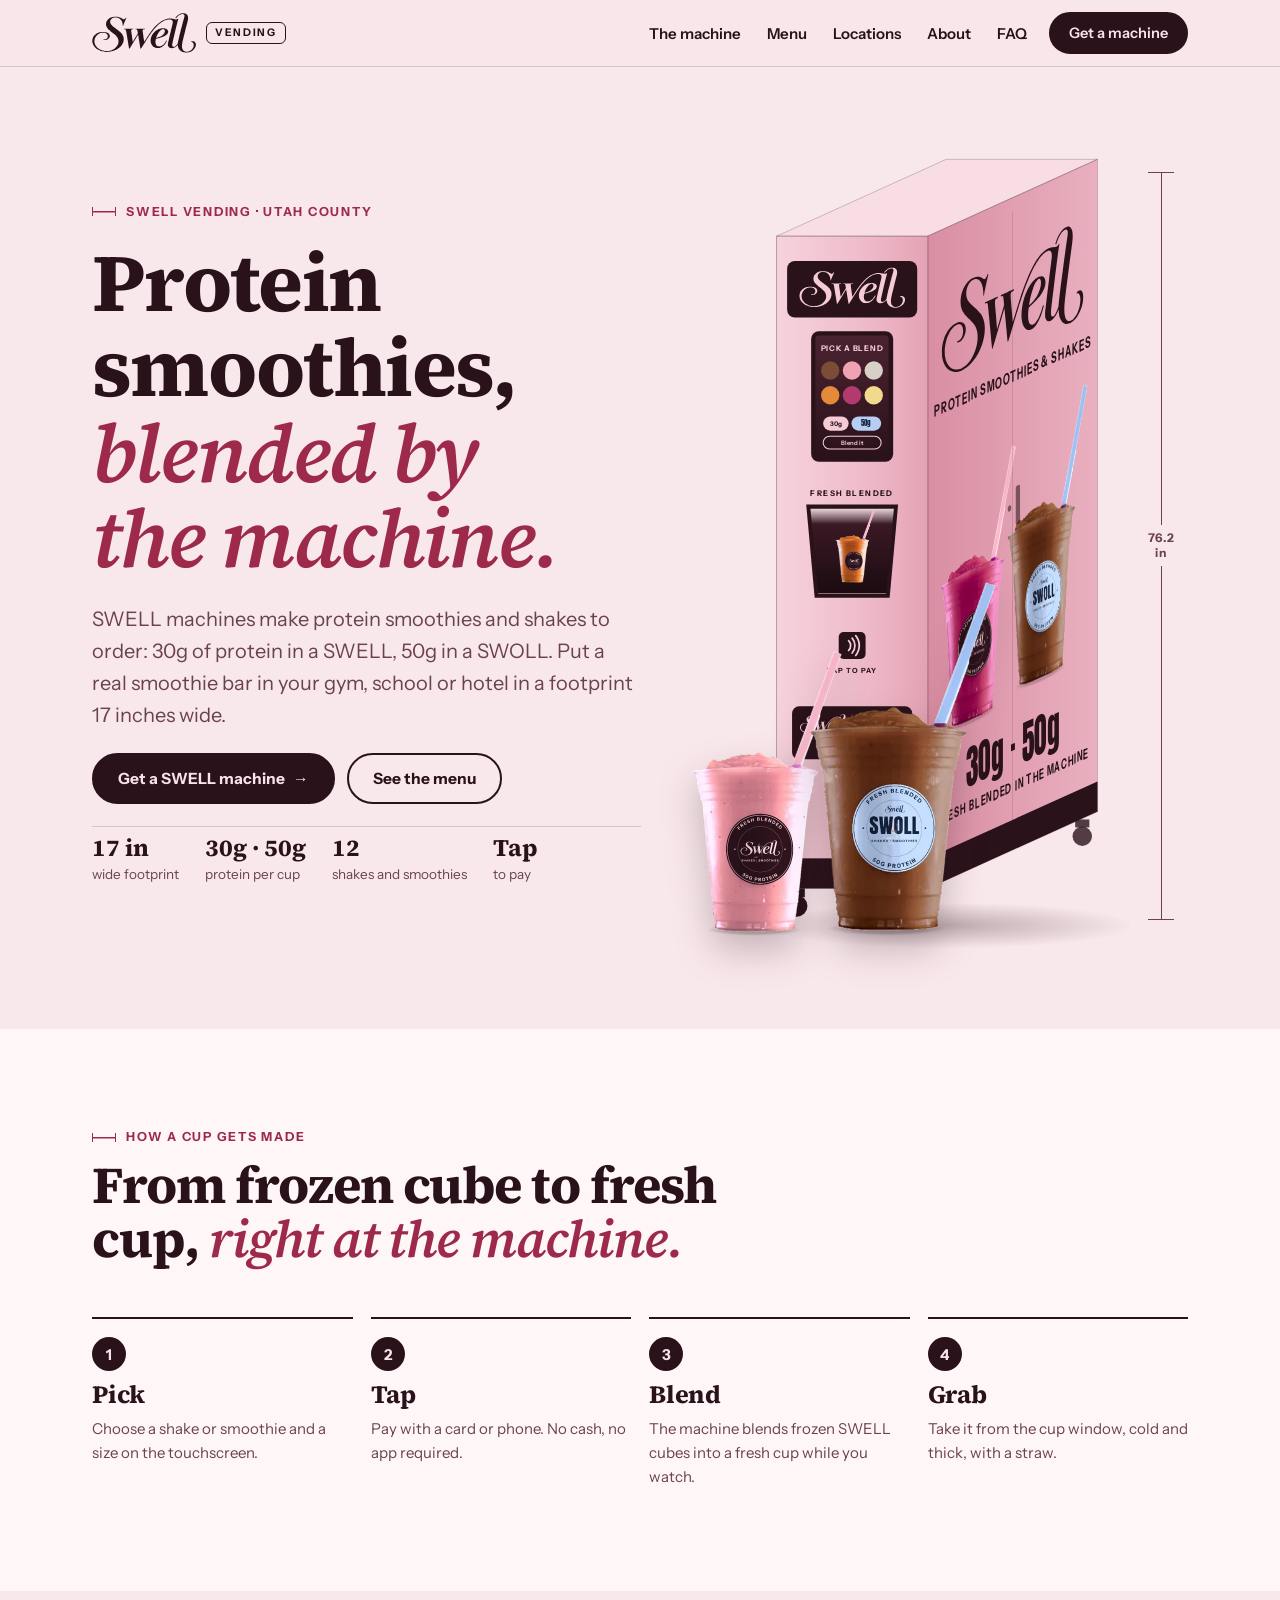
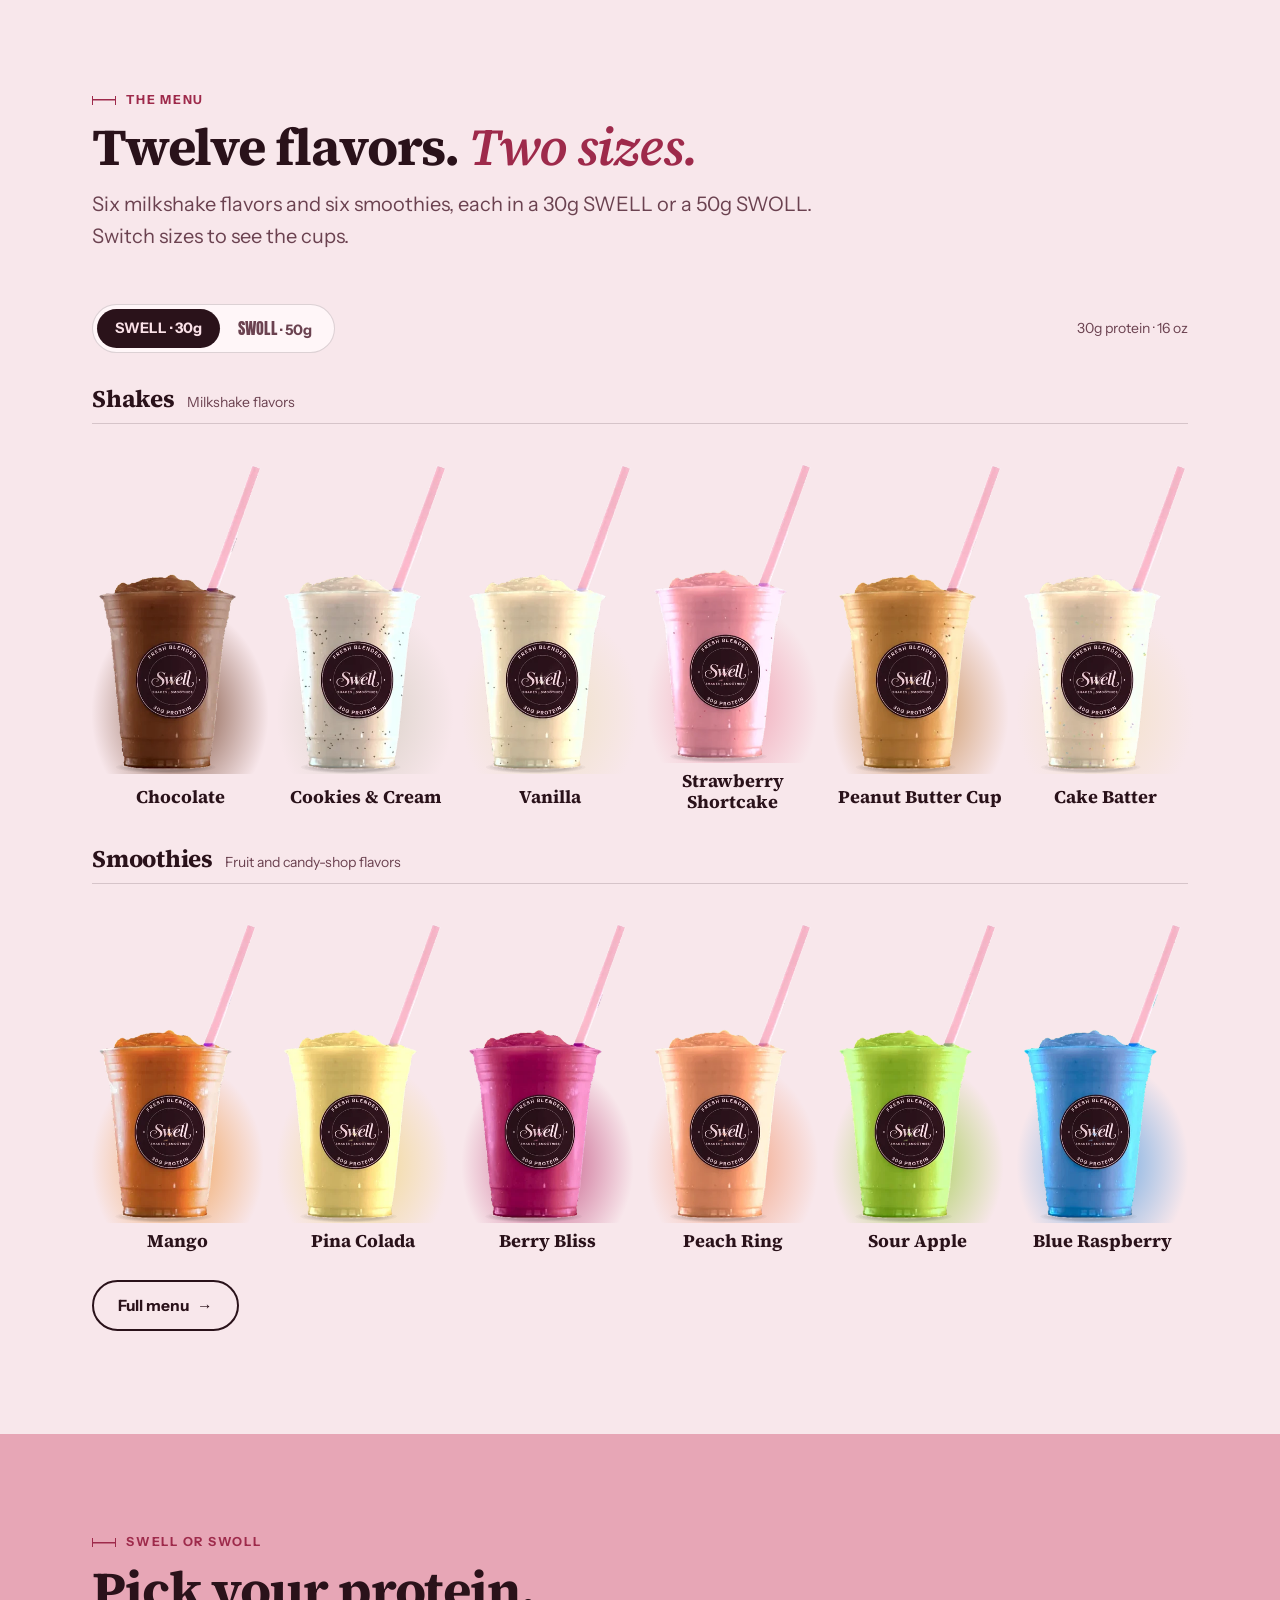
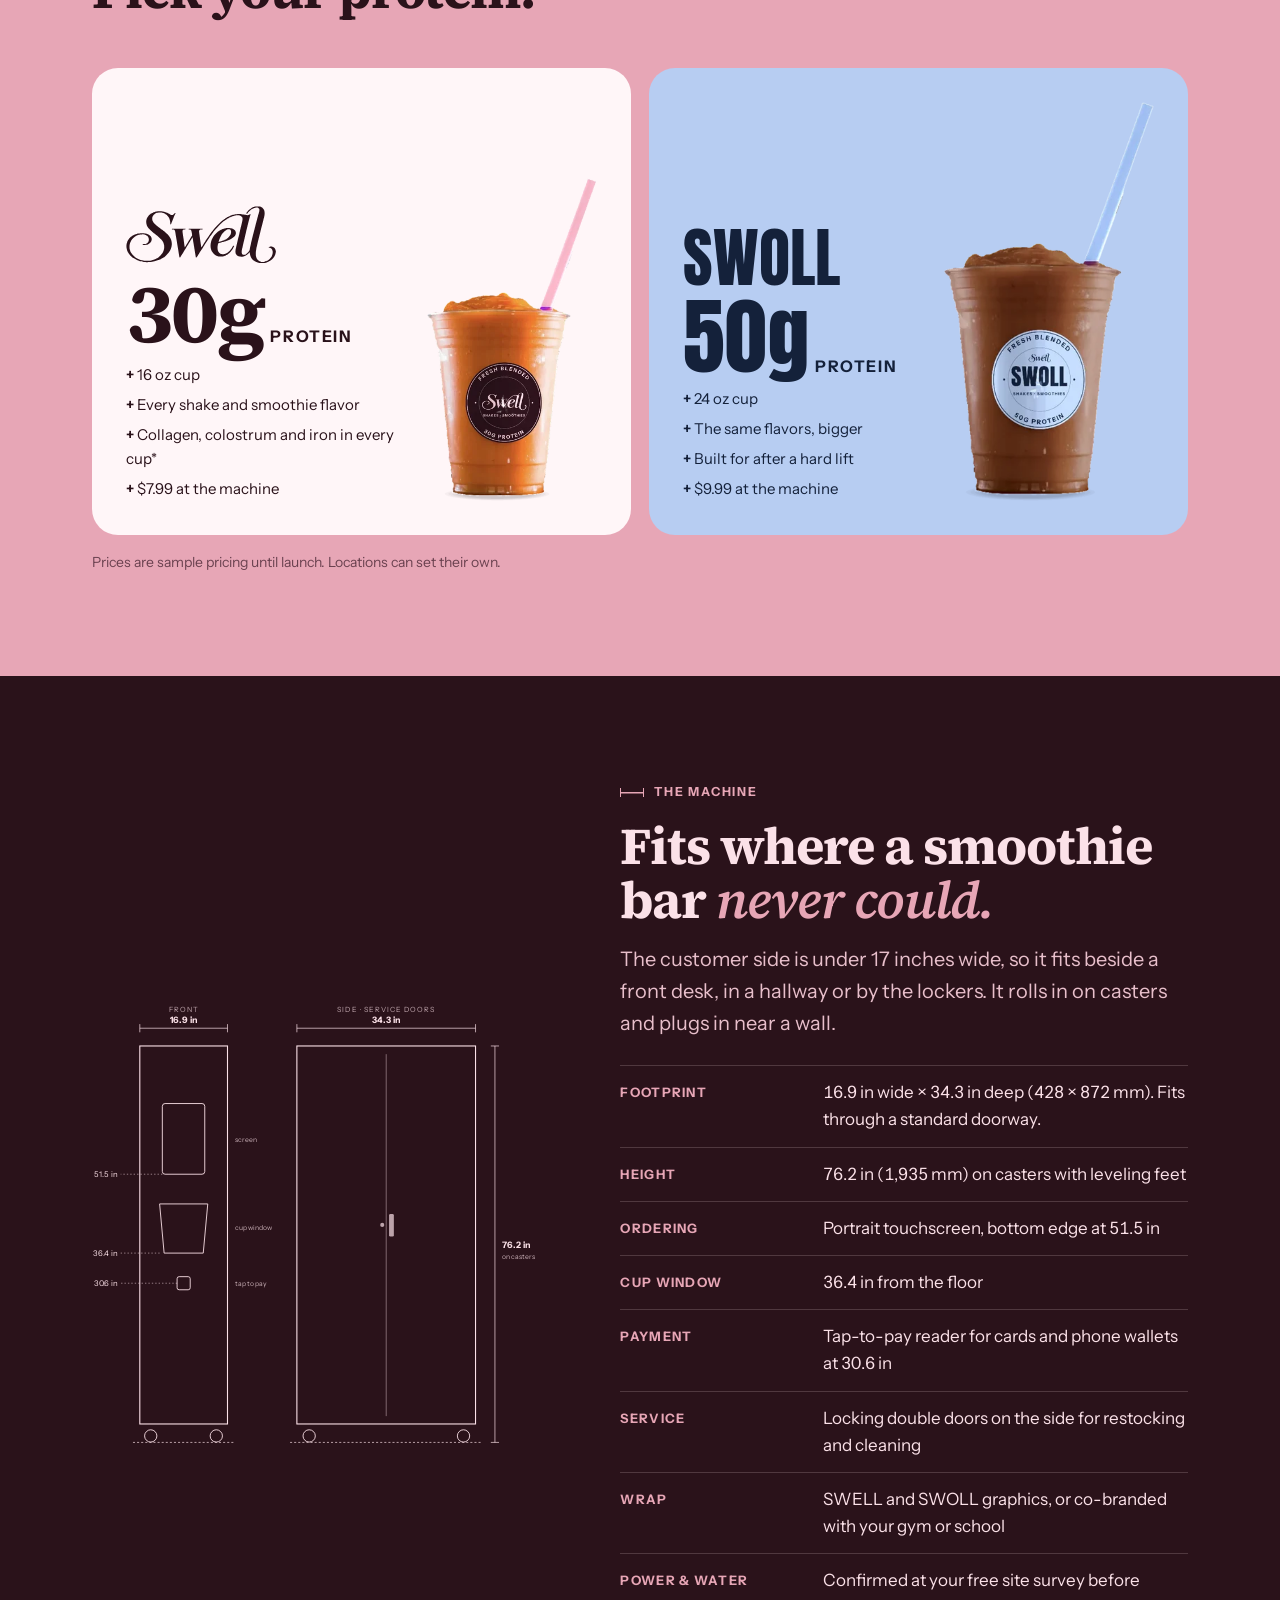
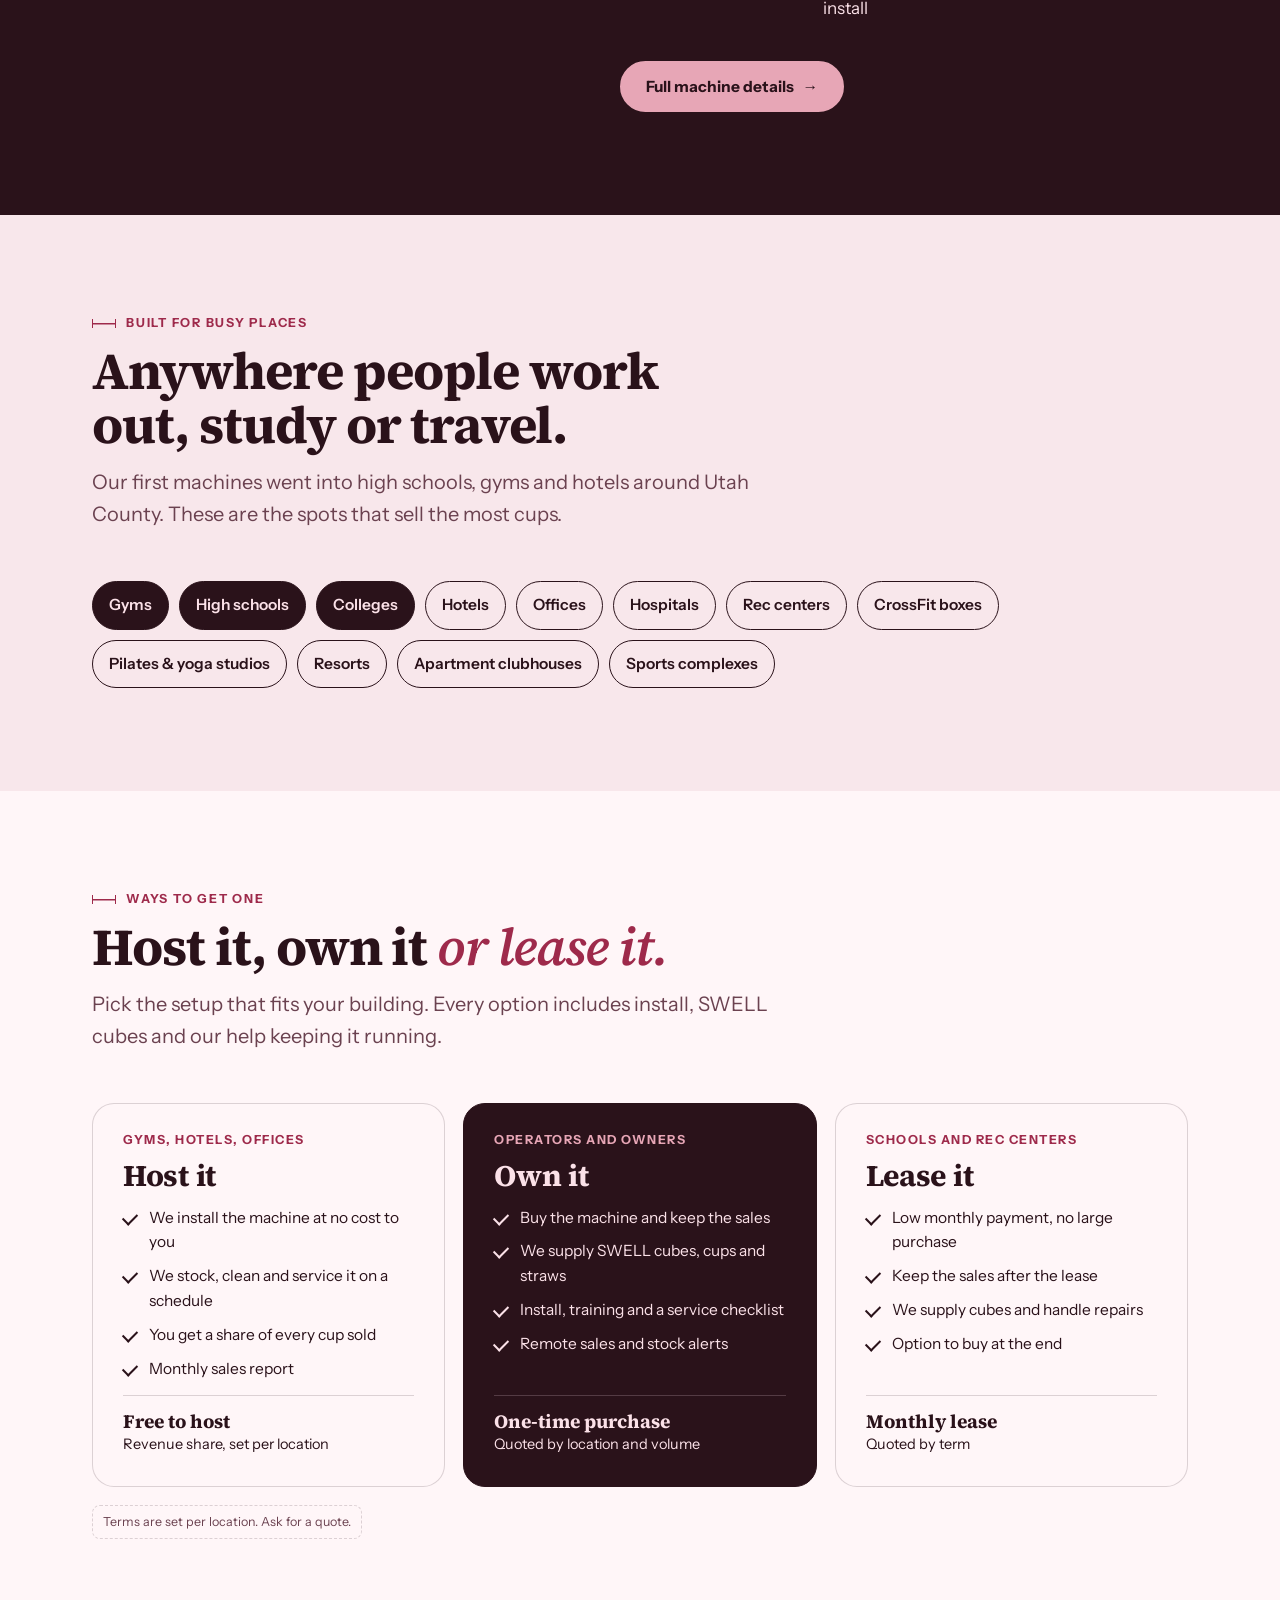
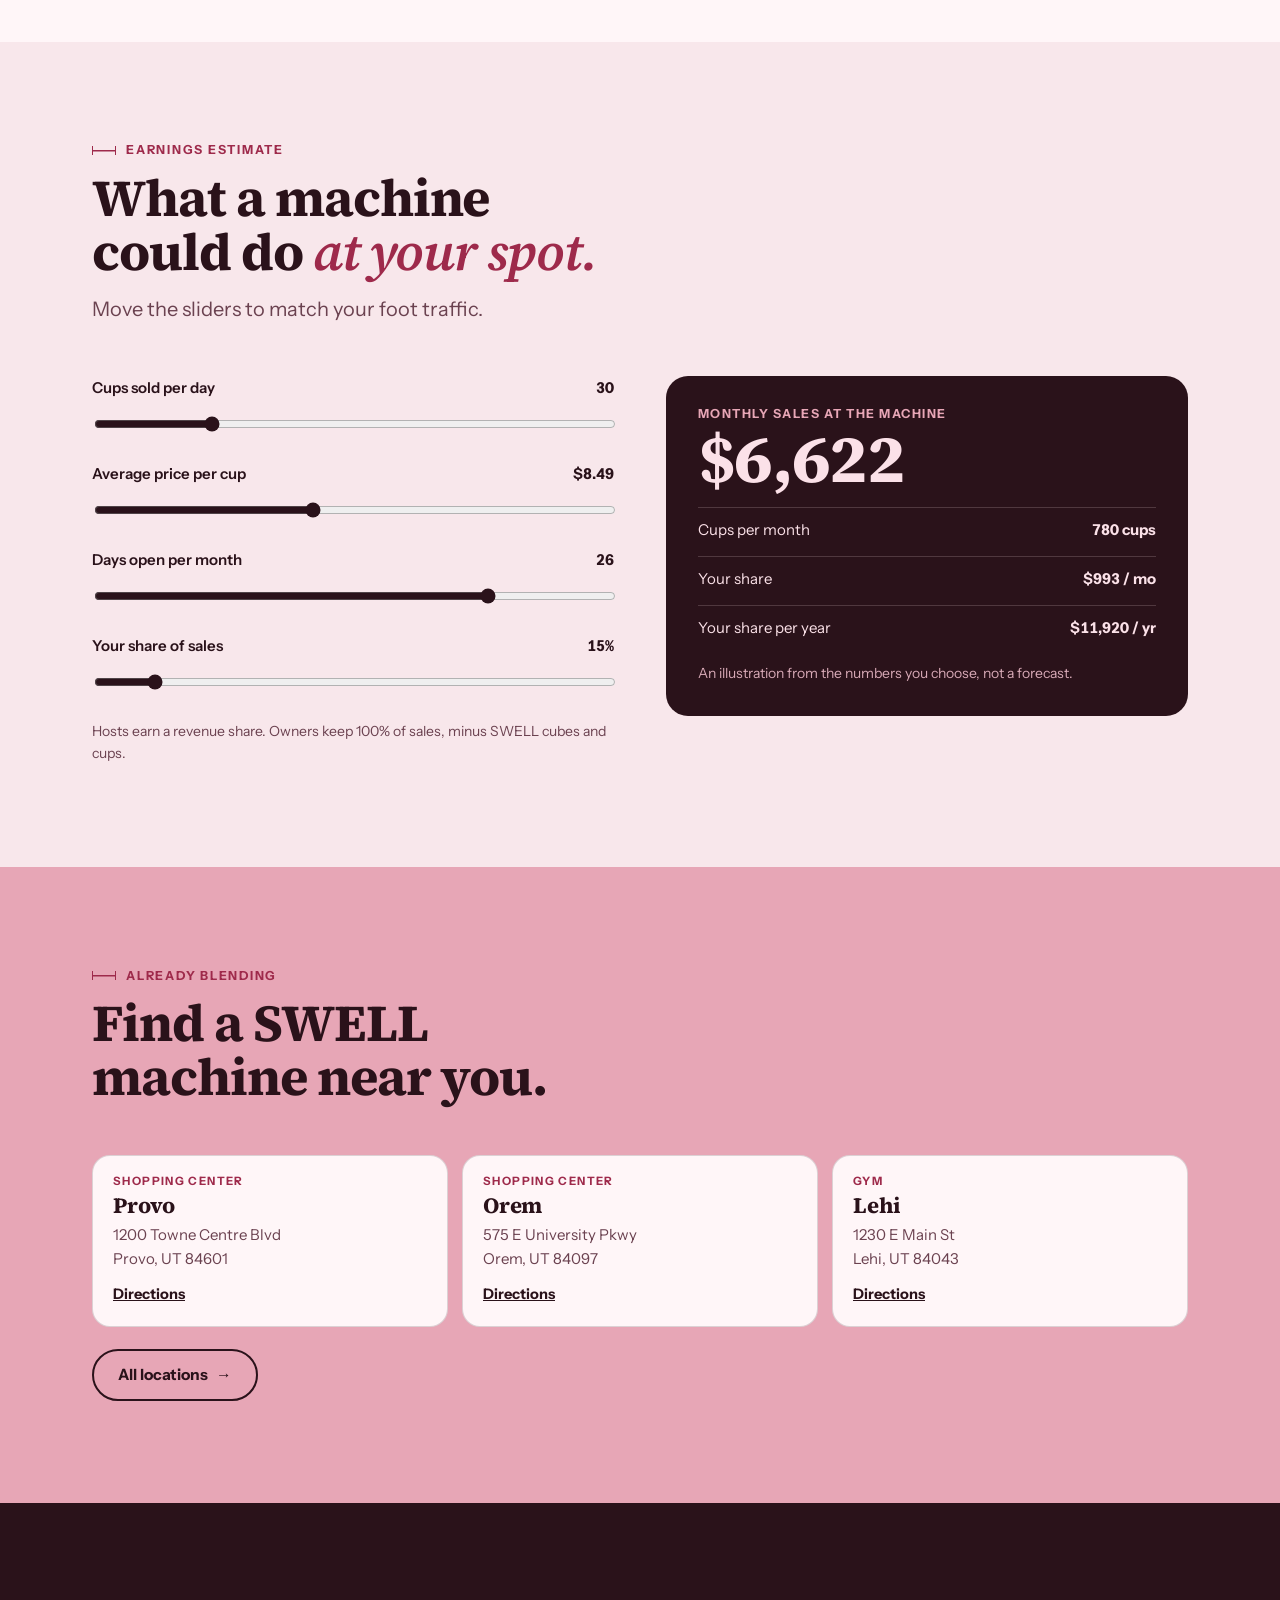
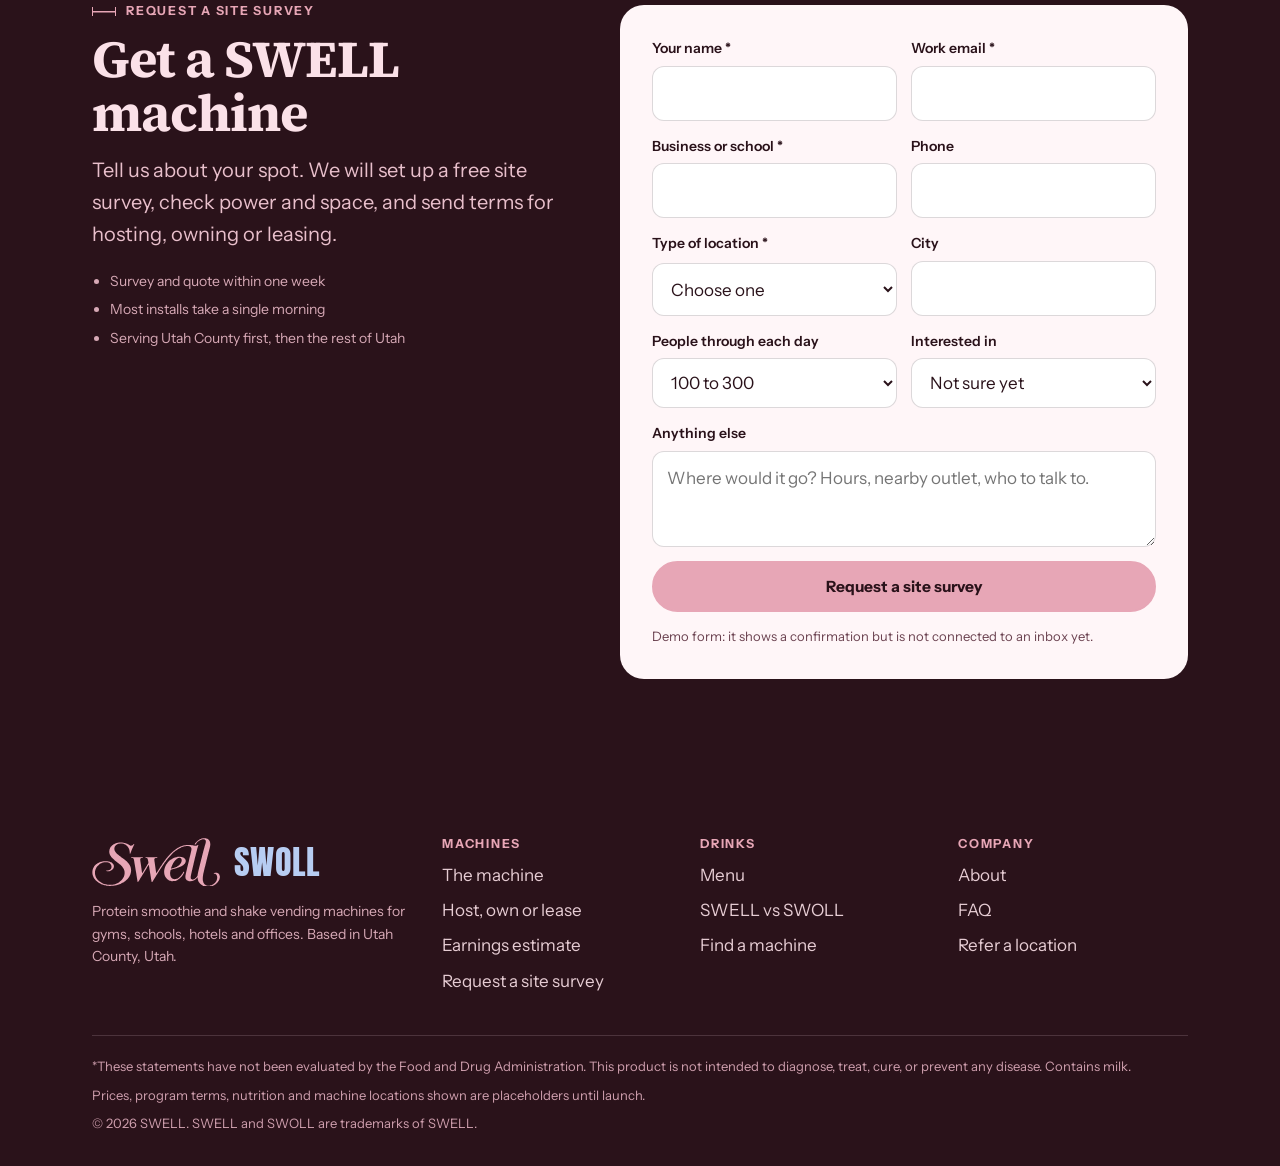
==== index.html @ 4cc0ebf5 "Add files via upload" ====
<!doctype html>
<html lang="en">
<head>
<meta charset="utf-8">
<meta name="viewport" content="width=device-width, initial-scale=1, viewport-fit=cover">
<title>SWELL Vending</title>
<meta name="claude:viewport-fit-sides" content="cover">
<meta name="description" content="SWELL vending machines blend fresh protein smoothies and shakes to order: 30g protein in a SWELL, 50g in a SWOLL. Host, own or lease one for your gym, school or hotel.">
<link rel="canonical" href="https://pdrayday.github.io/drinkswell/">
<meta name="theme-color" content="#f8e7eb">
<meta name="color-scheme" content="light dark">
<meta property="og:type" content="website"><meta property="og:site_name" content="SWELL Vending"><meta property="og:title" content="SWELL Vending"><meta property="og:description" content="SWELL vending machines blend fresh protein smoothies and shakes to order: 30g protein in a SWELL, 50g in a SWOLL. Host, own or lease one for your gym, school or hotel."><meta property="og:image" content="https://pdrayday.github.io/drinkswell/img/cups/swell_mango.webp">
<link rel="icon" href="favicon.ico" sizes="any"><link rel="icon" type="image/png" sizes="32x32" href="img/icons/favicon-32.png"><link rel="apple-touch-icon" href="img/icons/apple-touch-icon.png">
<link rel="preload" href="fonts/source-serif-4.woff2" as="font" type="font/woff2" crossorigin>
<link rel="preload" href="fonts/instrument-sans-400.woff2" as="font" type="font/woff2" crossorigin>
<link rel="stylesheet" href="css/site.css">
</head>
<body>
<svg width="0" height="0" style="position:absolute" aria-hidden="true"><symbol id="swell-logo" viewBox="0 0 2496 954"><path fill-rule="evenodd" d="M2245.5,951.9C2242.8,951.5 2233.5,950.2 2225.0,949.1C2202.7,946.1 2182.8,940.0 2160.0,929.1C2152.1,925.3 2133.8,914.0 2126.5,908.5C2114.6,899.4 2094.5,877.2 2086.2,864.0C2081.6,856.6 2072.1,836.1 2069.2,827.0C2064.2,811.8 2060.0,790.3 2060.0,779.9C2060.0,769.8 2055.9,768.1 2050.6,776.0C2047.2,781.1 2028.8,799.5 2022.0,804.5C2020.5,805.6 2016.6,808.5 2013.4,811.0C2006.9,816.0 2003.8,818.0 1993.5,823.8C1962.8,841.0 1920.8,848.5 1890.5,842.0C1880.0,839.8 1866.3,834.8 1861.0,831.2C1859.6,830.3 1857.5,829.0 1856.3,828.5C1849.8,825.5 1830.0,803.7 1830.0,799.5C1830.0,799.0 1828.7,795.9 1827.1,792.6C1824.8,787.8 1823.8,783.5 1822.4,772.2C1820.8,759.5 1820.8,756.2 1821.9,743.7C1823.4,725.7 1824.8,716.4 1826.6,712.2C1827.3,710.3 1828.7,704.7 1829.5,699.7C1830.4,694.6 1831.9,687.8 1833.0,684.5C1834.0,681.2 1835.4,675.4 1836.0,671.5C1836.6,667.6 1837.9,662.0 1838.9,659.0C1840.0,656.0 1841.3,649.9 1842.0,645.5C1842.7,641.1 1844.0,635.5 1845.0,633.0C1846.0,630.5 1847.3,624.5 1847.9,619.6C1848.6,614.7 1849.8,609.1 1850.6,607.1C1851.4,605.2 1852.7,599.3 1853.6,594.1C1854.4,588.8 1855.9,582.2 1856.9,579.5C1857.9,576.8 1859.3,571.1 1860.0,567.0C1860.7,562.9 1862.0,557.5 1863.0,555.0C1864.0,552.5 1865.3,546.9 1866.0,542.5C1866.7,538.1 1868.0,532.3 1869.0,529.5C1870.0,526.8 1871.4,521.4 1872.1,517.5C1872.7,513.6 1874.1,508.2 1875.0,505.5C1876.0,502.7 1877.3,497.1 1878.0,493.0C1878.7,488.9 1880.0,483.5 1881.0,481.0C1882.0,478.5 1883.3,473.2 1883.9,469.2C1884.5,465.1 1885.9,459.3 1887.0,456.2C1888.1,453.2 1889.5,446.8 1890.1,442.1C1890.7,437.4 1892.0,431.5 1893.0,429.0C1894.0,426.5 1895.3,420.6 1895.9,415.8C1896.5,411.0 1897.9,404.3 1899.0,401.0C1900.1,397.6 1901.6,391.1 1902.4,386.5C1903.2,381.9 1904.4,377.1 1905.0,376.0C1905.6,374.9 1906.9,369.6 1908.0,364.2C1909.0,358.9 1910.4,353.1 1911.0,351.5C1911.6,349.9 1913.0,344.3 1914.1,339.2C1915.1,334.1 1916.5,329.0 1917.1,327.9C1917.6,326.8 1919.0,321.5 1920.0,316.2C1921.1,310.9 1922.5,304.7 1923.3,302.5C1924.1,300.3 1925.3,295.1 1926.0,291.0C1926.7,286.9 1928.1,281.2 1929.0,278.4C1930.0,275.5 1931.4,269.7 1932.0,265.6C1932.6,261.4 1934.0,255.0 1935.1,251.3C1936.1,247.6 1937.7,238.3 1938.6,230.6C1940.8,211.5 1939.6,199.9 1934.2,189.2C1928.0,176.8 1915.6,166.2 1902.5,162.0C1899.8,161.1 1896.5,159.8 1895.3,159.2C1891.5,157.1 1873.2,155.0 1859.0,155.0C1844.8,155.0 1821.2,157.2 1816.5,159.0C1815.0,159.6 1809.7,160.7 1804.6,161.6C1796.8,162.9 1784.4,166.4 1773.5,170.2C1771.8,170.8 1767.8,172.1 1764.5,173.2C1761.2,174.3 1756.4,176.2 1753.9,177.6C1751.3,178.9 1748.6,180.0 1747.9,180.0C1747.1,180.0 1744.3,181.1 1741.5,182.4C1738.8,183.7 1733.6,186.1 1730.0,187.8C1726.4,189.5 1721.5,191.8 1719.0,193.0C1716.5,194.2 1712.4,196.3 1709.9,197.8C1707.3,199.3 1703.2,201.6 1700.9,202.9C1698.5,204.2 1695.1,206.3 1693.4,207.6C1691.7,208.9 1689.9,210.0 1689.3,210.0C1688.8,210.0 1686.6,211.3 1684.4,213.0C1682.3,214.6 1680.0,216.0 1679.4,216.0C1678.8,216.0 1676.7,217.2 1674.7,218.8C1672.8,220.3 1669.9,222.3 1668.3,223.2C1666.8,224.2 1663.5,226.3 1661.0,228.0C1658.5,229.7 1655.2,231.8 1653.7,232.8C1652.2,233.7 1647.9,236.8 1644.3,239.5C1640.8,242.2 1636.8,245.2 1635.6,246.0C1630.0,249.9 1614.9,261.9 1609.6,266.7C1608.5,267.7 1606.6,269.2 1605.4,270.0C1601.3,272.9 1578.6,293.8 1556.7,315.0C1528.3,342.4 1467.1,412.7 1451.5,435.8C1450.1,437.8 1447.6,441.3 1445.9,443.5C1444.3,445.7 1441.3,449.9 1439.2,452.9C1434.8,459.4 1432.1,463.0 1427.7,468.7C1422.2,475.9 1409.1,493.4 1406.9,496.5C1405.8,498.1 1403.1,502.0 1401.0,505.0C1398.8,508.0 1396.1,511.9 1395.0,513.5C1393.9,515.1 1391.8,518.1 1390.5,520.0C1389.2,521.9 1387.1,525.1 1386.0,527.0C1384.8,528.9 1382.1,533.0 1380.0,536.0C1369.4,550.7 1360.1,564.6 1356.9,570.5C1355.7,572.7 1353.7,575.8 1352.4,577.3C1351.1,578.9 1350.0,580.6 1350.0,581.1C1350.0,581.6 1347.4,586.0 1344.2,590.8C1336.8,601.8 1322.9,622.7 1321.4,624.9C1319.1,628.3 1308.5,644.6 1307.0,647.0C1306.2,648.4 1304.6,651.0 1303.5,652.8C1302.4,654.7 1300.3,657.8 1298.8,659.7C1297.2,661.7 1296.0,663.8 1296.0,664.5C1296.0,665.2 1294.8,667.3 1293.2,669.3C1291.7,671.3 1288.3,676.6 1285.7,681.2C1283.0,685.8 1279.6,691.4 1278.2,693.7C1276.7,696.0 1273.3,701.4 1270.6,705.7C1267.9,710.0 1264.5,715.3 1263.0,717.5C1261.6,719.7 1260.1,722.2 1259.8,723.0C1259.5,723.8 1256.7,728.3 1253.6,732.8C1250.5,737.4 1248.0,741.4 1248.0,741.6C1248.0,741.8 1245.4,746.0 1242.1,750.8C1235.0,761.4 1225.5,776.2 1221.5,783.0C1219.8,785.8 1216.7,790.9 1214.5,794.4C1212.3,797.9 1209.4,802.6 1208.0,804.9C1206.6,807.3 1204.6,810.4 1203.5,811.8C1202.3,813.3 1199.4,817.9 1197.0,822.0C1194.6,826.1 1191.9,830.4 1191.0,831.5C1190.1,832.6 1187.1,837.3 1184.4,842.0C1176.1,856.2 1171.0,860.2 1165.0,857.0C1161.9,855.3 1161.1,852.9 1159.5,840.3C1158.6,833.8 1156.9,823.1 1155.5,816.5C1154.2,809.9 1152.4,799.1 1151.5,792.5C1150.6,785.9 1149.4,778.9 1148.9,776.9C1148.4,775.0 1147.1,766.8 1146.1,758.7C1145.0,750.7 1143.7,742.4 1143.1,740.3C1142.6,738.2 1141.2,729.8 1140.0,721.5C1138.9,713.2 1137.5,704.9 1137.0,703.0C1136.5,701.1 1135.4,693.6 1134.5,686.5C1133.6,679.4 1132.0,669.9 1131.0,665.5C1130.0,661.1 1128.6,653.2 1128.0,648.0C1127.4,642.8 1126.1,634.5 1125.0,629.5C1124.0,624.5 1122.6,615.8 1121.9,610.1C1121.3,604.4 1120.1,597.4 1119.4,594.6C1118.6,591.8 1117.3,583.6 1116.4,576.5C1115.6,569.4 1114.0,559.5 1112.9,554.5C1111.8,549.5 1110.6,541.6 1110.3,536.7C1110.0,531.9 1109.1,527.2 1108.4,526.2C1107.2,524.6 1107.0,524.6 1104.3,526.2C1102.8,527.1 1100.4,530.0 1099.0,532.7C1096.1,538.1 1093.1,543.1 1090.1,547.5C1084.4,555.6 1068.8,581.1 1067.0,585.1C1066.4,586.4 1064.4,590.0 1062.5,593.0C1060.6,596.0 1058.1,600.3 1056.9,602.5C1055.7,604.7 1053.7,607.8 1052.4,609.3C1051.1,610.9 1050.0,612.8 1050.0,613.5C1050.0,614.2 1048.9,616.1 1047.6,617.7C1046.3,619.2 1044.3,622.3 1043.1,624.5C1041.9,626.7 1039.9,630.1 1038.7,632.0C1037.5,634.0 1035.6,637.1 1034.5,638.9C1033.4,640.7 1031.5,643.6 1030.3,645.4C1029.1,647.1 1027.3,649.9 1026.4,651.5C1025.5,653.1 1023.7,655.8 1022.4,657.3C1021.1,658.9 1020.0,660.7 1020.0,661.3C1020.0,662.0 1018.6,664.3 1017.0,666.4C1015.3,668.6 1014.0,670.8 1014.0,671.3C1014.0,672.2 1012.0,675.7 1005.5,686.0C1004.3,687.9 1001.1,693.2 998.4,697.8C995.7,702.3 992.1,708.2 990.5,710.8C988.9,713.5 986.6,717.1 985.5,718.9C984.4,720.7 982.3,723.8 980.8,725.7C979.2,727.7 978.0,729.8 978.0,730.5C978.0,731.2 976.7,733.4 975.0,735.5C973.4,737.6 972.0,739.8 972.0,740.5C972.0,741.2 970.7,743.4 969.0,745.5C967.4,747.6 966.0,749.8 966.0,750.5C966.0,751.2 964.7,753.4 963.0,755.5C961.4,757.6 960.0,759.7 960.0,760.3C960.0,760.9 958.9,762.7 957.6,764.4C956.3,766.1 954.2,769.5 952.9,771.9C948.1,780.5 938.8,795.8 933.1,804.5C931.6,806.7 929.9,809.6 929.2,811.0C928.5,812.4 927.0,814.9 925.7,816.7C924.5,818.4 922.1,822.2 920.5,825.0C918.9,827.9 916.5,831.4 915.4,832.8C914.2,834.3 912.3,837.4 911.2,839.7C910.0,842.0 908.6,844.2 908.0,844.5C907.4,844.9 906.4,846.6 905.6,848.4C903.5,853.5 898.2,859.0 895.4,859.0C890.7,859.0 888.3,855.1 887.5,846.4C887.1,842.1 886.2,835.4 885.4,831.5C884.7,827.6 883.2,819.1 882.1,812.5C881.0,805.9 879.0,794.0 877.7,786.0C876.3,778.0 873.8,762.0 872.1,750.5C870.3,739.0 868.2,725.2 867.4,720.0C866.5,714.8 865.0,705.1 864.0,698.5C862.1,686.1 858.6,665.9 854.5,643.5C853.2,636.4 851.8,628.0 851.5,625.0C851.1,622.0 849.8,613.9 848.5,607.0C847.2,600.1 845.9,591.1 845.5,587.0C845.1,582.9 844.2,576.7 843.4,573.2C842.6,569.7 841.1,561.2 840.0,554.2C838.9,547.2 837.2,537.2 836.1,532.0C835.1,526.8 833.9,519.8 833.5,516.5C833.1,513.2 831.9,506.2 830.9,500.9C828.9,491.3 827.0,479.1 822.5,449.0C816.6,410.1 812.7,400.1 800.9,393.9C797.1,391.9 794.6,391.5 781.3,391.0C771.3,390.7 765.7,390.1 764.9,389.3C762.9,387.3 763.5,382.2 766.0,379.5L768.3,377.0L878.1,377.0C976.5,377.0 988.0,377.2 989.4,378.6C991.4,380.6 991.4,385.9 989.4,388.8C988.0,390.9 987.2,391.0 973.2,391.0C959.9,391.0 958.0,391.2 953.5,393.4C943.1,398.2 939.2,406.5 940.3,421.4C941.7,439.8 943.2,453.1 945.0,463.5C946.1,469.6 947.4,479.2 948.1,485.0C948.7,490.8 950.0,499.3 951.0,504.0C952.0,508.7 953.4,517.0 954.0,522.5C954.6,528.0 956.0,537.0 957.0,542.5C958.1,548.0 959.4,557.5 960.0,563.5C960.6,569.5 962.0,579.2 963.0,585.0C964.1,590.8 965.4,601.1 966.0,608.0C966.6,614.9 967.9,625.2 969.0,631.0C970.0,636.8 971.4,646.5 972.0,652.5C972.6,658.5 973.8,666.0 974.6,669.1C975.3,672.2 976.0,676.8 976.0,679.3C976.0,684.0 977.7,686.4 980.6,685.8C981.5,685.6 982.6,684.8 983.0,684.0C983.4,683.2 985.5,679.1 987.5,675.0C989.5,670.9 992.0,666.6 993.0,665.5C994.0,664.4 995.5,662.0 996.5,660.1C997.4,658.2 999.1,655.8 1000.1,654.7C1001.1,653.5 1002.0,652.2 1002.0,651.7C1002.0,650.7 1005.0,645.6 1010.8,637.0C1012.5,634.3 1014.0,631.6 1014.0,631.2C1014.0,630.7 1014.9,629.1 1016.0,627.7C1018.1,625.0 1022.7,617.0 1025.9,610.4C1026.9,608.1 1028.3,605.9 1028.9,605.5C1029.5,605.2 1030.7,603.2 1031.6,601.2C1033.0,597.6 1035.1,594.2 1041.2,585.3C1042.7,583.0 1044.0,580.9 1044.0,580.6C1044.0,580.0 1046.9,575.5 1053.0,566.5C1059.7,556.7 1062.0,552.9 1062.0,552.1C1062.0,551.6 1063.1,549.9 1064.4,548.3C1065.7,546.8 1067.7,543.7 1068.9,541.5C1070.1,539.3 1072.5,535.1 1074.3,532.2C1076.1,529.3 1081.1,521.0 1085.4,513.7C1089.8,506.5 1094.4,499.1 1095.6,497.5C1100.2,491.1 1100.5,488.4 1098.7,470.8C1097.8,461.8 1096.3,451.8 1095.5,448.5C1094.6,445.2 1093.0,437.6 1092.0,431.5C1087.6,406.7 1083.9,398.2 1075.5,393.7C1072.2,391.9 1069.4,391.5 1059.0,391.2C1045.3,390.8 1043.0,389.9 1043.0,385.0C1043.0,383.5 1043.9,381.1 1045.1,379.6L1047.1,377.0L1158.5,377.0C1238.7,377.0 1270.6,377.3 1272.4,378.1C1273.7,378.7 1275.1,380.1 1275.3,381.2C1276.0,383.9 1274.2,388.8 1272.0,390.0C1271.0,390.6 1262.6,391.0 1253.4,391.0C1237.6,391.0 1236.5,391.1 1230.9,393.6C1224.0,396.7 1218.8,402.7 1216.3,410.7C1214.8,415.4 1214.8,417.3 1215.9,428.2C1217.2,441.6 1218.9,454.6 1222.5,480.0C1223.8,489.1 1225.2,499.0 1225.5,502.0C1225.8,505.0 1226.5,509.8 1227.1,512.5C1227.6,515.2 1229.1,526.0 1230.5,536.5C1231.9,547.0 1233.4,558.4 1233.9,562.0C1240.0,602.8 1244.3,631.4 1246.0,642.0C1246.6,646.1 1248.0,655.1 1249.1,662.0C1250.1,668.9 1251.0,676.4 1251.0,678.6C1251.0,684.1 1253.7,687.7 1256.7,686.2C1257.9,685.5 1259.2,683.8 1259.8,682.2C1260.7,679.7 1272.2,661.5 1281.2,648.3C1282.7,646.0 1284.0,643.8 1284.0,643.2C1284.0,642.7 1284.9,641.5 1285.9,640.6C1287.0,639.6 1288.6,637.2 1289.5,635.3C1290.4,633.4 1292.1,630.3 1293.3,628.5C1294.5,626.6 1296.6,623.2 1298.0,620.9C1299.4,618.6 1302.3,613.9 1304.5,610.4C1306.7,606.9 1309.8,601.8 1311.5,599.0C1316.2,590.9 1320.7,583.8 1323.0,580.5C1324.2,578.9 1326.6,575.0 1328.5,572.0C1330.3,569.0 1333.0,564.9 1334.5,563.0C1337.2,559.4 1346.0,546.3 1349.5,540.6C1350.6,538.8 1352.5,536.0 1353.8,534.4C1359.9,526.6 1362.0,523.6 1362.0,522.5C1362.0,521.8 1363.2,519.7 1364.8,517.7C1366.3,515.8 1368.3,512.9 1369.2,511.3C1371.1,508.3 1374.0,503.9 1381.1,493.3C1388.4,482.4 1388.8,481.7 1392.5,477.0C1394.4,474.5 1396.9,470.9 1398.0,469.0C1399.1,467.1 1401.4,463.7 1403.1,461.5C1404.7,459.3 1407.3,455.7 1408.8,453.5C1412.0,448.7 1416.5,442.7 1420.0,438.4C1421.4,436.7 1423.6,433.9 1425.0,432.1C1426.4,430.4 1429.1,426.9 1431.0,424.5C1434.6,420.0 1440.3,412.8 1461.3,386.1C1463.6,383.2 1466.2,380.1 1467.1,379.1C1468.0,378.2 1474.7,370.5 1482.0,362.0C1510.6,328.7 1540.3,298.3 1572.4,269.5C1577.3,265.1 1582.7,260.2 1584.4,258.6C1586.1,257.0 1589.1,254.6 1591.0,253.1C1592.9,251.7 1597.0,248.5 1600.0,246.0C1606.5,240.6 1615.8,233.4 1624.0,227.5C1625.9,226.1 1629.5,223.4 1632.0,221.5C1634.5,219.6 1638.1,217.1 1640.0,216.0C1641.9,214.9 1645.5,212.4 1648.0,210.5C1650.5,208.5 1653.8,206.2 1655.3,205.2C1656.9,204.3 1659.8,202.3 1661.7,200.8C1663.7,199.2 1665.8,198.0 1666.5,198.0C1667.2,198.0 1669.0,197.0 1670.6,195.8C1672.1,194.5 1675.4,192.5 1678.0,191.3C1680.5,190.1 1683.2,188.6 1684.0,188.1C1684.8,187.5 1687.5,186.2 1690.0,185.0C1696.6,182.0 1702.3,179.1 1704.0,177.9C1704.8,177.4 1707.5,176.0 1710.0,174.9C1712.5,173.8 1715.2,172.5 1716.0,171.9C1716.8,171.4 1719.1,170.3 1721.0,169.4C1722.9,168.5 1726.8,166.7 1729.5,165.4C1732.2,164.1 1735.8,162.7 1737.5,162.4C1739.2,162.0 1742.2,160.8 1744.4,159.8C1749.2,157.4 1760.3,153.4 1769.5,150.9C1773.3,149.9 1778.3,148.3 1780.5,147.5C1782.7,146.7 1789.2,145.1 1795.0,144.0C1800.8,142.9 1808.0,141.4 1811.0,140.6C1820.3,138.1 1856.4,134.7 1878.0,134.3C1895.4,133.9 1902.2,134.2 1923.0,136.5C1936.5,137.9 1952.0,140.2 1957.5,141.5C1963.0,142.8 1969.8,144.2 1972.5,144.6C1975.2,145.0 1979.9,146.1 1982.9,147.1C1989.5,149.4 2010.4,153.0 2016.8,153.0C2028.6,152.9 2045.8,148.1 2056.0,142.0C2067.7,134.9 2068.2,134.7 2070.6,135.8C2073.6,137.2 2074.6,141.0 2072.7,144.6C2068.2,153.7 2053.6,204.4 2043.5,246.5C2039.6,262.7 2036.4,275.2 2033.0,287.0C2031.8,291.1 2029.9,298.3 2028.9,303.0C2027.8,307.7 2026.3,313.5 2025.5,316.0C2024.8,318.5 2023.4,324.4 2022.5,329.2C2021.7,334.1 2020.1,340.8 2019.1,344.2C2018.0,347.7 2016.9,352.7 2016.5,355.5C2016.1,358.2 2014.8,363.9 2013.5,368.0C2011.0,376.1 2008.3,386.8 2004.0,405.5C2002.5,412.1 2000.6,420.2 1999.7,423.5C1998.9,426.8 1996.8,435.8 1995.0,443.5C1993.3,451.2 1991.0,461.1 1989.8,465.5C1988.7,469.9 1986.9,477.5 1985.9,482.4C1984.9,487.3 1983.6,492.7 1983.0,494.4C1982.4,496.1 1981.2,501.3 1980.5,506.0C1979.7,510.7 1978.2,517.2 1977.2,520.5C1976.1,523.8 1975.0,529.4 1974.6,532.9C1974.2,536.4 1972.8,542.7 1971.5,546.9C1970.2,551.1 1968.9,556.8 1968.5,559.5C1968.2,562.2 1966.8,568.1 1965.5,572.5C1963.1,580.2 1961.4,587.4 1956.6,608.5C1955.3,614.0 1953.6,620.8 1952.7,623.5C1951.9,626.2 1950.4,632.7 1949.5,637.8C1948.6,642.9 1947.3,648.7 1946.6,650.8C1945.9,652.8 1945.0,656.8 1944.6,659.5C1944.2,662.2 1942.9,668.3 1941.6,673.0C1940.3,677.7 1938.7,684.9 1938.0,689.0C1937.3,693.1 1936.1,698.2 1935.4,700.3C1934.6,702.4 1933.3,708.3 1932.5,713.3C1931.6,718.4 1930.1,725.4 1929.1,729.0C1926.5,737.7 1925.0,751.0 1925.0,764.5C1925.0,784.4 1927.5,792.4 1936.4,801.8C1942.7,808.5 1945.3,810.0 1953.6,811.5C1960.2,812.8 1962.5,812.8 1970.6,811.6C1980.3,810.2 1990.4,806.2 1996.7,801.4C1998.4,800.1 2000.3,799.0 2000.9,799.0C2002.7,799.0 2025.1,778.8 2032.0,770.9C2043.6,757.8 2054.7,742.4 2057.0,736.6C2057.5,735.2 2058.6,728.1 2059.5,720.9C2060.3,713.7 2061.2,707.5 2061.5,707.1C2061.7,706.7 2062.8,701.4 2063.9,695.4C2065.0,689.4 2067.5,677.5 2069.5,669.0C2071.5,660.5 2073.9,649.2 2075.0,644.0C2076.1,638.8 2078.3,629.1 2079.9,622.5C2082.7,610.7 2084.6,602.6 2091.0,574.5C2095.2,556.0 2101.8,529.1 2108.0,505.0C2110.8,494.3 2115.1,477.6 2117.6,468.0C2120.1,458.4 2123.0,447.1 2124.0,443.0C2125.0,438.9 2128.8,423.8 2132.4,409.5C2136.1,395.2 2140.2,379.0 2141.5,373.5C2145.8,355.5 2147.2,349.6 2150.1,339.6C2151.7,334.2 2153.0,329.2 2153.0,328.6C2153.0,328.0 2154.4,322.3 2156.1,316.0C2157.8,309.7 2160.5,299.3 2162.2,293.0C2163.9,286.7 2166.5,277.0 2168.0,271.5C2169.6,266.0 2171.5,258.8 2172.3,255.5C2176.7,237.4 2178.5,230.7 2180.5,223.5C2181.8,219.1 2183.5,212.8 2184.3,209.5C2188.9,191.0 2191.3,182.1 2192.6,178.6C2193.5,176.4 2194.6,172.1 2195.1,169.1C2195.7,166.0 2197.2,160.1 2198.6,156.0C2204.0,139.1 2205.2,135.2 2206.7,129.5C2207.5,126.2 2209.2,120.3 2210.5,116.5C2211.8,112.7 2213.2,107.9 2213.5,106.0C2213.9,104.1 2215.3,98.5 2216.8,93.5C2219.1,85.5 2219.4,82.8 2219.4,69.0L2219.5,53.5L2215.5,47.2C2211.9,41.3 2209.7,39.0 2202.2,33.3C2197.7,29.9 2183.9,26.7 2173.5,26.7C2163.5,26.7 2138.2,30.8 2133.5,33.2C2131.8,34.1 2128.9,35.1 2127.0,35.5C2123.7,36.1 2111.3,41.5 2106.0,44.6C2104.6,45.4 2101.7,46.9 2099.5,47.9C2097.3,48.9 2094.9,50.5 2094.1,51.4C2093.4,52.3 2092.2,53.0 2091.5,53.0C2090.9,53.0 2088.3,54.5 2085.9,56.2C2080.1,60.5 2078.1,61.9 2073.2,65.2C2066.7,69.5 2042.6,93.5 2036.4,101.6C2033.4,105.6 2028.8,112.6 2026.2,117.2C2020.3,127.4 2018.1,128.8 2010.3,127.0C2000.9,124.9 1999.9,119.3 2007.3,110.1C2009.1,107.9 2013.0,102.9 2016.0,98.9C2035.3,73.3 2062.7,48.6 2085.1,36.6C2087.6,35.3 2090.2,33.5 2090.9,32.6C2091.6,31.8 2093.8,30.6 2095.7,29.9C2097.7,29.3 2100.8,27.7 2102.8,26.4C2104.7,25.1 2106.8,24.0 2107.4,24.0C2108.0,24.0 2110.5,22.9 2113.0,21.6C2115.5,20.3 2119.5,18.7 2122.0,18.0C2124.5,17.4 2127.9,16.0 2129.5,15.0C2131.2,13.9 2135.2,12.7 2138.5,12.1C2141.8,11.5 2147.9,10.1 2152.0,8.9C2158.9,6.8 2161.7,6.6 2189.0,6.6L2218.5,6.5L2230.6,9.7C2237.3,11.5 2245.3,14.3 2248.5,16.0C2251.6,17.6 2254.8,19.0 2255.5,19.0C2256.2,19.0 2257.3,19.7 2258.1,20.6C2258.8,21.4 2261.0,23.0 2263.0,24.0C2270.7,27.9 2289.4,49.2 2292.7,57.6C2293.1,58.6 2294.4,61.0 2295.7,62.9C2297.0,64.8 2298.0,67.1 2298.0,68.2C2298.0,69.2 2299.1,72.8 2300.5,76.1C2303.7,83.7 2307.0,107.8 2307.0,123.5C2307.0,136.1 2302.8,169.8 2300.7,175.0C2299.9,176.9 2298.7,181.9 2298.0,186.0C2297.3,190.1 2295.9,195.6 2294.9,198.2C2293.9,200.8 2292.6,205.9 2291.9,209.7C2291.3,213.4 2290.0,218.5 2289.0,221.0C2288.0,223.5 2286.7,228.9 2286.0,233.0C2285.3,237.1 2284.1,242.1 2283.3,244.0C2282.5,245.9 2281.2,250.9 2280.4,255.0C2279.6,259.1 2277.9,266.1 2276.6,270.5C2274.4,278.1 2272.8,283.9 2269.3,297.5C2265.7,311.7 2264.9,314.9 2263.0,322.5C2261.9,326.9 2260.1,333.2 2259.1,336.5C2258.0,339.8 2256.5,345.9 2255.6,350.0C2254.8,354.1 2253.4,359.4 2252.6,361.8C2251.8,364.1 2250.6,368.8 2250.0,372.3C2249.4,375.7 2247.8,381.9 2246.5,386.0C2245.3,390.1 2243.9,396.0 2243.5,399.0C2243.1,402.0 2242.0,406.5 2241.0,409.0C2240.1,411.5 2238.7,416.6 2238.0,420.5C2237.4,424.4 2235.8,430.9 2234.5,435.0C2233.3,439.1 2231.9,444.5 2231.5,447.0C2231.2,449.5 2230.0,454.2 2229.0,457.5C2227.9,460.8 2226.4,467.1 2225.6,471.5C2224.8,475.9 2223.5,481.3 2222.7,483.5C2221.9,485.7 2220.7,490.9 2220.0,495.0C2219.3,499.1 2217.9,504.8 2216.9,507.7C2215.9,510.6 2214.4,516.6 2213.6,521.2C2212.7,525.8 2211.2,531.8 2210.1,534.5C2209.1,537.3 2207.9,541.8 2207.5,544.5C2207.1,547.3 2205.8,552.9 2204.5,557.0C2203.1,561.1 2201.4,567.4 2200.7,571.0C2199.9,574.6 2198.3,581.3 2197.1,586.0C2192.9,602.3 2191.9,606.6 2189.9,616.5C2188.8,622.0 2187.3,628.5 2186.5,631.0C2185.7,633.5 2184.4,639.1 2183.6,643.5C2182.7,647.9 2181.4,653.7 2180.5,656.4C2179.7,659.1 2178.5,664.3 2177.9,667.9C2177.3,671.5 2176.1,676.9 2175.3,679.8C2174.0,684.6 2172.0,694.3 2167.6,718.0C2161.6,750.3 2159.8,769.9 2160.3,797.5C2160.6,819.9 2161.0,823.9 2163.4,835.5C2164.9,842.6 2167.7,853.0 2169.5,858.5C2173.1,868.9 2179.3,882.4 2181.0,883.5C2181.6,883.9 2182.9,885.9 2184.1,888.1C2188.8,897.4 2207.9,913.6 2222.0,920.3C2228.2,923.2 2243.9,928.3 2251.8,929.9C2258.5,931.3 2286.4,931.3 2295.0,930.0C2305.2,928.4 2326.1,923.0 2330.2,920.9C2332.3,919.9 2334.4,919.0 2335.1,919.0C2336.4,919.0 2352.4,911.1 2358.0,907.8C2371.8,899.5 2381.4,891.8 2394.4,878.6C2402.5,870.3 2415.1,854.2 2417.8,848.6C2418.7,846.9 2420.3,844.1 2421.6,842.5C2422.8,840.9 2424.1,838.4 2424.5,837.0C2424.9,835.6 2425.9,833.4 2426.8,832.0C2428.8,828.7 2433.7,815.1 2435.6,807.5C2441.2,784.3 2441.4,782.5 2441.5,768.5C2441.5,755.5 2441.3,753.7 2438.2,743.8C2434.7,732.4 2430.9,724.3 2425.8,717.6C2421.3,711.8 2413.1,704.3 2409.0,702.4C2407.1,701.5 2404.4,699.9 2403.0,699.0C2399.5,696.5 2389.5,694.7 2383.5,695.4C2376.9,696.1 2374.7,694.7 2375.2,690.0C2375.5,686.4 2375.7,686.2 2385.0,682.0C2398.1,675.9 2418.6,674.3 2435.5,678.0C2464.3,684.3 2486.6,709.2 2491.0,739.8C2491.5,743.7 2492.7,748.8 2493.5,751.2C2495.3,756.6 2495.4,759.3 2493.5,765.3C2492.7,768.0 2491.5,774.0 2490.9,778.8C2488.5,796.9 2481.2,817.8 2471.0,835.9C2458.6,857.9 2436.8,882.6 2416.1,898.2C2411.5,901.7 2406.1,905.7 2404.1,907.2C2402.1,908.7 2398.8,910.8 2396.8,912.0C2394.8,913.1 2391.6,915.0 2389.7,916.2C2381.1,921.9 2357.1,933.5 2348.0,936.5C2345.0,937.5 2341.3,938.9 2339.7,939.7C2333.1,943.0 2311.1,947.7 2293.5,949.5C2290.2,949.8 2284.0,950.8 2279.6,951.6C2271.2,953.1 2253.7,953.3 2245.5,951.9ZM338.5,934.0C329.7,933.5 316.7,932.5 309.5,931.6C302.4,930.7 294.8,930.0 292.8,930.0C288.1,930.0 255.8,923.6 246.5,920.9C226.0,914.8 216.0,911.7 211.5,910.0C208.8,908.9 203.8,907.2 200.5,906.1C181.5,900.0 139.0,878.2 124.0,866.9C122.1,865.5 119.7,864.0 118.6,863.6C111.3,861.0 66.8,820.2 59.6,809.4C58.5,807.6 55.5,803.6 53.0,800.3C47.4,793.1 38.0,778.9 35.2,773.3C34.0,771.0 32.6,768.9 32.1,768.6C31.6,768.2 30.6,766.3 29.9,764.2C29.3,762.2 27.9,759.4 27.0,758.0C26.0,756.6 24.7,753.5 24.0,751.0C23.3,748.5 21.9,744.8 20.8,742.7C17.8,736.7 12.5,717.1 9.4,700.0C8.4,694.2 7.5,683.4 7.2,672.5C6.9,656.6 7.1,652.6 9.4,638.5C10.8,629.7 13.1,619.1 14.5,615.0C15.8,610.9 17.8,604.8 18.8,601.5C21.8,592.4 25.3,583.8 27.6,580.0C28.8,578.1 30.1,575.4 30.5,574.0C30.9,572.6 32.3,570.1 33.6,568.4C34.9,566.7 36.0,565.0 36.0,564.5C36.0,563.8 42.6,553.7 47.3,547.5C50.4,543.3 60.8,531.2 65.0,527.0C70.0,522.0 82.8,511.1 87.9,507.5C90.2,505.9 93.9,503.1 96.0,501.5C103.7,495.4 113.1,490.2 138.7,477.8C147.0,473.8 177.0,463.9 186.5,462.0C189.8,461.3 195.7,460.0 199.5,459.0C208.1,456.7 234.8,454.1 257.5,453.3C278.6,452.6 312.2,455.6 327.0,459.5C332.2,460.9 339.0,462.6 342.0,463.4C348.4,465.1 362.6,470.1 365.5,471.8C366.6,472.4 369.5,473.9 372.0,475.0C382.0,479.6 387.0,483.0 397.9,492.2C407.1,499.9 417.6,513.1 419.5,519.0C419.9,520.4 421.3,523.3 422.6,525.5C425.0,529.6 428.0,544.7 428.0,552.6C428.0,559.7 424.9,575.3 422.4,580.9C421.1,583.8 420.0,586.7 420.0,587.2C420.0,587.8 417.9,591.7 415.3,595.9C403.4,615.0 373.5,637.9 353.2,643.4C350.1,644.3 345.0,645.7 342.0,646.6C333.2,649.1 305.8,649.7 293.5,647.6C281.4,645.5 277.6,643.6 277.2,639.3C277.0,636.9 277.5,635.7 279.7,634.0C282.0,632.2 283.2,631.9 287.0,632.5C311.7,636.0 331.3,632.0 350.6,619.4C363.6,611.0 374.4,594.6 378.2,577.8C385.3,545.8 375.1,514.9 351.3,496.2C346.0,492.0 334.9,485.0 333.6,485.0C333.2,485.0 331.6,484.2 330.2,483.2C325.8,480.2 311.6,476.1 298.1,473.9C287.2,472.1 282.7,471.9 264.5,472.3C241.1,472.9 228.3,474.5 216.1,478.4C211.6,479.8 207.1,481.0 206.2,481.0C205.3,481.0 203.2,481.7 201.5,482.6C199.8,483.5 195.8,485.2 192.5,486.5C182.9,490.2 175.5,493.4 172.9,495.1C171.6,496.0 168.5,497.7 166.0,498.9C159.7,501.9 157.4,503.4 141.0,514.7C131.0,521.7 110.1,541.7 103.8,550.5C102.2,552.7 100.0,555.6 99.0,557.0C94.5,562.9 91.9,566.8 89.3,571.4C87.8,574.0 85.3,578.3 83.8,580.9C82.3,583.4 80.4,587.1 79.5,589.0C78.6,590.9 76.7,594.8 75.4,597.5C74.0,600.2 72.3,604.5 71.6,607.0C70.8,609.5 69.3,613.8 68.2,616.5C67.1,619.2 65.5,624.4 64.6,628.0C63.8,631.6 62.5,636.8 61.6,639.7C56.4,658.0 57.4,707.2 63.4,723.7C64.2,726.0 65.3,730.4 65.9,733.4C66.5,736.5 68.1,741.4 69.5,744.3C70.9,747.3 72.0,750.3 72.0,751.1C72.0,752.4 76.4,762.1 79.6,768.0C80.4,769.4 81.9,772.5 83.1,775.0C84.3,777.5 86.2,780.7 87.4,782.1C88.6,783.6 90.4,786.3 91.5,788.1C100.9,804.1 115.8,820.8 135.5,837.7C141.6,842.9 147.4,847.9 148.5,848.9C151.0,851.2 164.5,860.5 171.3,864.7C187.2,874.4 200.5,880.9 223.0,890.0C231.5,893.4 255.3,901.0 257.4,901.0C258.4,901.0 262.3,901.9 265.9,902.9C269.5,904.0 277.0,905.6 282.5,906.5C288.0,907.4 295.7,908.7 299.5,909.5C311.4,911.9 338.1,913.3 358.5,912.6C385.3,911.7 392.6,910.9 422.5,905.9C432.6,904.2 459.0,896.4 472.0,891.2C482.4,887.1 505.7,876.0 515.1,870.7C518.2,868.9 522.3,866.7 524.1,865.6C526.0,864.6 528.9,862.5 530.7,861.1C532.5,859.7 535.7,857.1 538.0,855.5C560.0,839.5 591.4,807.4 600.8,791.4C604.0,786.0 606.5,781.9 609.8,776.7C611.5,773.9 613.0,771.1 613.0,770.5C613.0,769.9 614.1,767.9 615.5,766.0C616.9,764.1 618.0,761.9 618.0,760.9C618.0,760.0 619.3,756.9 620.9,753.9C622.4,750.9 624.1,746.9 624.5,745.0C624.9,743.1 626.2,739.0 627.5,736.0C628.7,733.0 630.1,728.2 630.4,725.5C630.8,722.8 632.1,716.9 633.3,712.5C635.2,705.4 635.5,701.9 635.5,681.0C635.5,660.3 635.2,656.5 633.3,649.0C632.2,644.3 630.6,638.0 630.0,635.0C629.3,632.0 627.9,627.9 627.0,626.0C626.0,624.1 624.9,620.9 624.5,619.0C623.8,615.9 620.1,607.5 616.4,601.0C615.7,599.6 614.1,596.6 613.0,594.3C611.9,592.1 609.2,587.6 607.0,584.3C604.7,581.1 602.2,577.4 601.3,576.0C600.3,574.6 598.2,571.9 596.5,570.0C594.9,568.0 592.4,564.9 591.0,563.0C583.1,552.2 565.2,534.1 546.9,518.3C540.5,512.8 534.4,507.5 533.3,506.4C526.5,499.9 515.3,490.6 508.6,486.0C504.2,483.0 498.5,478.6 497.5,477.6C496.4,476.4 492.1,473.1 483.1,466.3C473.4,459.0 468.8,455.6 466.4,453.5C465.1,452.4 461.8,449.7 459.0,447.5C456.2,445.3 447.5,438.2 439.7,431.7C431.9,425.3 423.7,418.5 421.6,416.7C408.7,406.2 391.0,388.4 381.0,376.0C379.1,373.6 376.4,370.2 375.0,368.6C372.3,365.3 372.0,364.9 364.1,353.2C358.7,345.3 349.7,328.1 345.7,318.3C340.2,304.7 336.0,282.7 336.0,267.5C336.1,236.9 343.7,208.2 357.7,186.2C368.3,169.6 388.2,147.8 402.9,136.8C405.4,135.0 409.0,132.3 410.9,130.8C412.9,129.3 415.6,127.5 417.0,126.8C418.4,126.1 420.8,124.7 422.4,123.5C425.8,121.2 431.6,118.1 438.0,115.0C440.5,113.8 444.8,111.8 447.5,110.4C450.3,109.1 453.1,108.0 453.8,108.0C454.5,108.0 457.2,106.9 459.8,105.6C462.4,104.3 466.9,102.7 469.8,102.1C472.7,101.5 476.6,100.4 478.4,99.6C480.3,98.8 485.6,97.4 490.2,96.5C494.8,95.6 501.9,94.0 506.0,93.0C526.5,87.9 586.3,87.6 609.5,92.5C613.4,93.3 621.7,94.9 628.1,95.9C634.5,96.9 641.0,98.5 642.6,99.3C644.2,100.1 648.2,101.3 651.5,102.0C654.8,102.7 659.1,104.0 661.0,105.0C662.9,106.0 666.5,107.3 669.0,108.0C671.5,108.6 674.9,110.0 676.5,111.0C678.1,112.0 681.5,113.4 684.0,114.0C686.5,114.7 689.6,116.0 691.0,116.9C692.4,117.9 695.6,119.4 698.2,120.4C700.8,121.4 703.2,122.6 703.5,123.1C703.9,123.6 706.3,125.0 709.1,126.1C711.8,127.3 714.0,128.6 714.0,129.0C714.0,129.4 715.4,130.3 717.0,131.0C718.7,131.7 721.3,133.2 722.7,134.4C724.2,135.5 727.1,137.4 729.1,138.5C731.2,139.6 737.1,142.7 742.2,145.4L751.5,150.3L761.5,150.4C769.3,150.4 772.3,150.0 775.0,148.6C776.9,147.6 780.6,145.7 783.1,144.4C787.6,142.2 799.9,130.8 809.3,120.2C814.6,114.2 817.6,113.5 821.5,117.5C825.5,121.4 826.0,119.8 810.9,151.6C804.3,165.6 796.8,182.3 791.5,195.0C790.3,198.0 787.4,205.0 785.0,210.5C766.6,254.3 752.1,292.0 750.5,299.7C749.8,303.1 745.9,307.0 743.1,307.0C742.2,307.0 740.4,306.4 739.0,305.7L736.5,304.4L736.3,287.6C735.7,250.1 726.2,214.0 710.2,188.5C698.9,170.6 680.8,150.3 668.5,141.7C666.3,140.2 662.9,137.8 661.0,136.5C659.1,135.1 655.6,133.1 653.3,132.0C651.0,130.9 648.8,129.5 648.5,129.1C648.2,128.6 645.8,127.4 643.2,126.4C640.6,125.4 637.4,123.9 636.0,122.9C634.6,122.0 631.5,120.6 629.0,119.9C626.5,119.2 623.6,118.0 622.5,117.3C619.1,115.2 594.2,110.0 581.5,108.9C565.5,107.4 539.7,108.4 530.4,110.9C526.6,111.9 520.4,113.3 516.5,114.0C512.7,114.7 507.5,116.4 505.1,117.7C502.7,118.9 499.9,120.0 499.0,120.0C498.0,120.0 496.1,120.9 494.7,122.0C493.3,123.1 490.2,124.9 487.9,126.0C485.5,127.1 481.5,129.6 479.0,131.5C476.5,133.4 473.4,135.8 472.0,136.7C468.5,139.1 456.0,152.1 453.2,156.1C446.0,166.8 444.1,170.3 441.1,178.0C436.6,189.5 435.2,202.5 436.7,220.4C437.5,230.2 438.4,235.3 440.3,240.1C441.7,243.6 443.3,248.2 444.0,250.2C444.6,252.3 445.6,254.3 446.2,254.6C446.7,255.0 447.9,256.9 448.7,258.9C449.5,260.9 452.3,265.6 454.9,269.3C457.4,273.1 460.2,277.2 461.0,278.4C463.3,281.8 467.2,286.1 481.5,300.5C492.8,311.9 502.2,320.3 517.5,332.5C519.6,334.1 523.0,336.9 525.0,338.5C527.1,340.1 530.7,343.0 533.1,344.8C535.5,346.6 540.4,350.4 544.0,353.1C547.6,355.8 552.2,359.2 554.2,360.5C556.3,361.9 558.0,363.4 558.0,363.9C558.0,364.4 559.4,365.3 561.0,366.0C562.7,366.7 564.4,367.8 564.8,368.4C565.2,369.1 567.7,371.2 570.4,373.1C573.1,375.0 576.9,377.7 578.9,379.2C582.3,381.8 584.6,383.5 592.6,389.2C594.4,390.5 598.9,393.8 602.6,396.7C606.4,399.5 611.2,403.1 613.3,404.7C615.4,406.2 619.1,409.1 621.5,411.0C623.9,412.9 629.4,417.2 633.6,420.5C647.1,431.1 676.2,456.3 687.4,467.0C699.9,479.2 712.8,493.9 721.0,505.6C752.7,550.7 765.2,593.1 762.0,643.7C760.6,665.9 755.3,689.9 747.4,710.3C743.9,719.2 732.0,744.4 728.4,750.5C708.5,783.9 682.6,812.6 645.3,842.6C636.5,849.7 612.3,865.1 602.4,869.9C600.2,871.0 597.3,872.8 595.9,873.8C594.6,874.9 592.4,876.1 591.0,876.5C589.6,876.9 587.4,878.0 586.0,879.0C584.6,879.9 580.1,882.3 576.0,884.2C571.9,886.2 565.8,889.0 562.5,890.6C559.2,892.2 554.5,894.2 552.0,895.1C549.5,896.0 543.2,898.4 538.0,900.4C495.0,916.9 452.3,927.2 414.0,930.5C404.4,931.3 393.1,932.4 389.0,932.9C377.2,934.4 356.0,934.8 338.5,934.0ZM1552.5,841.0C1543.4,840.0 1540.0,839.3 1528.0,835.7C1514.0,831.5 1495.8,823.2 1489.4,818.1C1487.9,816.9 1486.3,816.0 1485.8,816.0C1485.2,816.0 1483.4,814.9 1481.6,813.5C1468.3,802.6 1460.7,796.0 1455.6,790.7C1448.7,783.4 1436.4,767.1 1433.9,762.0C1432.9,760.0 1431.4,757.8 1430.6,757.1C1429.8,756.4 1428.6,754.2 1427.9,752.3C1427.3,750.3 1425.7,747.2 1424.4,745.2C1423.1,743.3 1422.0,740.7 1422.0,739.5C1422.0,738.3 1420.9,735.2 1419.5,732.5C1418.1,729.9 1416.5,725.4 1415.9,722.6C1415.3,719.8 1414.0,715.2 1413.0,712.5C1410.4,705.2 1406.7,674.6 1406.7,660.5C1406.7,646.0 1410.3,615.0 1413.1,605.9C1414.2,602.3 1415.5,596.5 1416.1,593.1C1416.6,589.6 1417.9,585.1 1418.9,583.1C1419.9,581.1 1421.3,577.1 1421.9,574.1C1422.5,571.1 1423.9,567.3 1424.9,565.6C1426.0,563.9 1427.3,560.5 1428.0,558.0C1428.6,555.5 1429.9,552.4 1430.9,551.0C1431.9,549.6 1433.3,546.7 1434.0,544.5C1434.7,542.3 1435.8,539.8 1436.6,539.0C1437.3,538.2 1438.8,535.5 1440.0,533.0C1441.9,528.9 1445.3,522.9 1450.5,514.2C1452.3,511.1 1454.6,507.6 1462.9,495.2C1470.8,483.4 1506.1,446.0 1519.0,435.7C1520.9,434.2 1524.1,431.7 1526.0,430.2C1527.9,428.7 1530.8,426.6 1532.5,425.5C1534.1,424.5 1535.9,423.3 1536.5,422.8C1539.1,420.7 1548.2,414.3 1551.2,412.5C1559.9,407.2 1563.9,404.9 1568.0,402.9C1570.5,401.7 1573.6,399.9 1575.0,399.0C1576.4,398.0 1579.4,396.7 1581.6,396.1C1583.9,395.5 1586.3,394.3 1587.0,393.5C1587.6,392.7 1590.7,391.4 1593.8,390.5C1597.0,389.6 1600.5,388.2 1601.7,387.4C1602.9,386.6 1606.4,385.4 1609.4,384.6C1612.3,383.8 1616.2,382.5 1617.8,381.6C1619.5,380.7 1623.8,379.3 1627.3,378.5C1630.8,377.7 1635.5,376.4 1637.9,375.5C1640.2,374.7 1649.6,372.6 1658.8,370.8C1673.8,367.9 1677.8,367.6 1698.2,367.2C1718.0,366.9 1722.2,367.1 1731.7,368.9C1737.6,370.0 1745.7,371.4 1749.5,372.0C1765.5,374.4 1789.0,384.6 1800.4,394.2C1807.0,399.6 1816.4,409.8 1818.2,413.5C1819.3,415.7 1820.8,418.2 1821.5,419.0C1823.4,421.3 1828.1,438.7 1828.7,445.5C1829.8,458.8 1822.3,483.0 1813.8,493.8C1812.2,495.7 1811.0,497.6 1811.0,497.9C1811.0,499.2 1796.0,514.3 1787.8,521.2C1776.9,530.3 1774.3,532.3 1770.4,534.3C1768.7,535.2 1766.7,536.6 1765.9,537.6C1765.1,538.5 1763.2,539.9 1761.5,540.7C1759.8,541.5 1756.0,543.6 1753.0,545.5C1743.7,551.2 1721.3,562.0 1712.5,565.0C1709.3,566.1 1706.2,567.4 1705.6,567.9C1705.0,568.4 1702.5,569.3 1700.0,569.9C1697.5,570.5 1693.0,572.1 1690.0,573.5C1687.0,574.8 1682.5,576.5 1680.0,577.3C1672.0,579.9 1662.7,583.1 1656.0,585.5C1652.4,586.8 1644.1,589.5 1637.5,591.5C1630.9,593.5 1622.1,596.2 1618.0,597.5C1613.9,598.8 1608.9,600.2 1607.0,600.5C1605.1,600.9 1600.1,602.2 1596.0,603.5C1591.9,604.8 1586.7,606.2 1584.5,606.6C1582.3,606.9 1577.1,608.2 1573.0,609.5C1568.9,610.7 1563.5,612.1 1561.0,612.4C1558.5,612.8 1554.0,614.0 1551.0,615.0C1548.0,616.1 1543.7,617.4 1541.5,617.9C1534.7,619.6 1532.0,623.4 1530.9,632.6C1530.4,637.0 1529.0,643.8 1527.9,647.9C1525.7,656.2 1523.0,681.2 1523.0,694.4C1523.0,724.1 1529.3,749.2 1541.4,767.4C1545.4,773.5 1555.0,783.3 1560.2,786.6C1562.2,787.9 1564.1,789.4 1564.5,790.0C1565.6,791.8 1577.9,797.0 1587.5,799.8C1595.5,802.1 1598.2,802.4 1611.5,802.4C1624.4,802.4 1628.0,802.0 1637.3,799.7C1643.3,798.2 1649.9,796.1 1652.0,795.0C1654.2,793.9 1656.4,793.0 1657.1,793.0C1660.2,793.0 1680.8,781.6 1692.5,773.5C1701.8,767.1 1702.2,766.7 1707.5,762.0C1720.3,750.4 1726.0,744.6 1737.0,731.5C1747.4,719.2 1764.0,696.2 1764.0,694.0C1764.0,693.6 1764.8,692.2 1765.9,690.9C1766.9,689.6 1770.3,683.5 1773.4,677.5C1780.6,663.7 1783.4,660.0 1786.5,660.0C1790.6,660.0 1796.6,662.9 1798.0,665.6C1799.2,667.8 1799.0,668.8 1796.1,674.8C1794.3,678.5 1792.3,682.4 1791.7,683.5C1791.1,684.6 1789.4,687.8 1788.0,690.5C1786.5,693.2 1783.8,698.1 1781.9,701.2C1780.0,704.4 1776.3,710.7 1773.6,715.2C1770.9,719.8 1767.7,724.6 1766.5,726.0C1765.3,727.4 1762.2,731.6 1759.6,735.5C1749.5,750.4 1740.9,760.9 1728.8,772.6C1714.5,786.5 1690.6,805.6 1682.5,809.4C1680.8,810.2 1677.8,812.2 1675.6,813.9C1673.5,815.6 1671.4,817.0 1670.9,817.0C1670.4,817.0 1665.7,819.4 1660.3,822.3C1654.9,825.3 1648.7,828.3 1646.5,829.0C1644.3,829.7 1641.6,830.8 1640.4,831.5C1638.4,832.8 1624.0,837.0 1612.5,839.6C1605.2,841.3 1564.0,842.3 1552.5,841.0ZM1549.8,596.6C1551.3,595.9 1554.3,595.0 1556.5,594.6C1558.7,594.2 1564.3,592.7 1569.0,591.3C1594.8,583.6 1601.2,581.6 1608.2,578.9C1612.4,577.3 1616.4,576.0 1617.0,576.0C1617.6,576.0 1620.3,574.9 1623.0,573.5C1625.7,572.1 1628.6,571.0 1629.3,571.0C1630.1,571.0 1633.3,569.7 1636.6,568.1C1639.8,566.5 1644.1,564.5 1646.0,563.6C1647.9,562.7 1652.2,560.4 1655.5,558.5C1658.8,556.6 1663.5,553.9 1666.0,552.5C1668.5,551.1 1672.1,548.8 1674.0,547.5C1685.0,539.8 1688.0,537.5 1688.0,537.0C1688.0,536.7 1689.2,535.7 1690.8,534.8C1697.0,530.9 1717.0,509.8 1723.8,499.9C1725.0,498.0 1727.5,494.5 1729.2,492.0C1731.0,489.5 1733.3,485.7 1734.5,483.5C1735.6,481.3 1737.1,478.6 1737.7,477.5C1743.9,467.0 1749.4,443.0 1748.7,430.0C1747.3,407.4 1738.3,394.3 1720.1,388.6C1710.3,385.5 1705.4,385.4 1696.9,387.9C1693.4,388.9 1689.4,390.0 1688.0,390.4C1682.7,391.5 1666.9,399.8 1656.9,406.5C1646.0,413.8 1625.5,433.5 1616.8,445.1C1614.8,447.8 1611.1,452.4 1608.7,455.3C1600.7,464.7 1584.1,490.1 1578.5,501.5C1577.1,504.2 1575.3,507.6 1574.5,509.0C1573.7,510.4 1572.3,513.1 1571.4,515.0C1570.5,516.9 1567.9,522.1 1565.7,526.5C1563.6,530.9 1560.7,537.4 1559.3,541.0C1558.0,544.6 1555.7,550.4 1554.3,554.0C1552.9,557.6 1550.9,563.2 1549.8,566.5C1548.7,569.8 1546.5,576.1 1544.9,580.5C1541.5,590.0 1540.5,594.4 1541.3,596.5C1542.1,598.4 1546.2,598.4 1549.8,596.6Z"/></symbol></svg>
<a class="sr" href="#main">Skip to content</a>
<header class="top"><div class="wrap">
  <a class="brand" href="index.html" aria-label="SWELL Vending home"><svg class="logo" viewBox="0 0 2496 954" aria-hidden="true"><use href="#swell-logo"/></svg><span class="tag">Vending</span></a>
  <button class="menu-btn" type="button" aria-expanded="false" aria-controls="nav" aria-label="Menu"><span></span><span></span></button>
  <nav class="nav" id="nav" aria-label="Main"><a href="machine.html">The machine</a><a href="menu.html">Menu</a><a href="locations.html">Locations</a><a href="about.html">About</a><a href="faq.html">FAQ</a><a class="btn" href="machine.html#request">Get a machine</a></nav>
</div></header>
<main id="main">

<section class="hero"><div class="wrap">
  <div class="hero-copy">
    <p class="eyebrow">SWELL vending · Utah County</p>
    <h1>Protein smoothies, <em>blended by the machine.</em></h1>
    <p class="lead">SWELL machines make protein smoothies and shakes to order: 30g of protein in a SWELL, 50g in a SWOLL. Put a real smoothie bar in your gym, school or hotel in a footprint 17 inches wide.</p>
    <div class="btn-row"><a class="btn arrow" href="machine.html#request">Get a SWELL machine</a><a class="btn ghost" href="menu.html">See the menu</a></div>
    <div class="facts">
      <div><b>17 in</b><span>wide footprint</span></div>
      <div><b>30g · 50g</b><span>protein per cup</span></div>
      <div><b>12</b><span>shakes and smoothies</span></div>
      <div><b>Tap</b><span>to pay</span></div>
    </div>
  </div>
  <div class="hero-stage">
  <svg class="machine-art" viewBox="0 0 430 920" role="img" aria-labelledby="mach-t mach-d" xmlns="http://www.w3.org/2000/svg">
  <title id="mach-t">SWELL blender vending machine</title>
  <desc id="mach-d">A slim pink SWELL machine, 17 inches wide and 76 inches tall, with a touchscreen, a cup window and a tap-to-pay reader on the front, and SWELL and SWOLL cups wrapped on the side.</desc>
  <defs>
    <linearGradient id="mFront" x1="0" x2="1" y1="0" y2="0">
      <stop offset="0" stop-color="#f6d3dc"/><stop offset=".55" stop-color="#efbccb"/><stop offset="1" stop-color="#e4a3b5"/>
    </linearGradient>
    <linearGradient id="mSide" x1="0" x2="1" y1="0" y2="0">
      <stop offset="0" stop-color="#d98ea3"/><stop offset="1" stop-color="#e9b0c0"/>
    </linearGradient>
    <linearGradient id="mScreen" x1="0" x2="0" y1="0" y2="1">
      <stop offset="0" stop-color="#4a2230"/><stop offset="1" stop-color="#2a121a"/>
    </linearGradient>
    <linearGradient id="mWin" x1="0" x2="0" y1="0" y2="1">
      <stop offset="0" stop-color="#fbe9ee" stop-opacity=".9"/><stop offset=".18" stop-color="#3a1924"/><stop offset="1" stop-color="#1c0b11"/>
    </linearGradient>
    <radialGradient id="mFloor" cx=".5" cy=".5" r=".5"><stop offset="0" stop-color="#2a121a" stop-opacity=".28"/><stop offset="1" stop-color="#2a121a" stop-opacity="0"/></radialGradient>
    <clipPath id="mWinClip"><path d="M96 771h236l-22 240H118z"/></clipPath>
  </defs>

  <ellipse cx="225" cy="890" rx="210" ry="26" fill="url(#mFloor)"/>

  <!-- top face -->
  <path d="M30 110h171.2l192-87H222z" fill="#f8dde4" stroke="#2a121a" stroke-opacity=".25" stroke-width="1"/>

  <!-- side face (872 mm deep, service doors, wrap) -->
  <g transform="matrix(0.2202 -0.0998 0 0.4 201.2 110)">
    <rect width="872" height="1845" fill="url(#mSide)"/>
    <use href="#swell-logo" x="70" y="150" width="730" height="279" fill="#2a121a"/>
    <text x="436" y="520" text-anchor="middle" font-family="Instrument Sans, Helvetica Neue, Arial, sans-serif" font-weight="700" font-size="44" letter-spacing="5" fill="#2a121a">PROTEIN SMOOTHIES &amp; SHAKES</text>
    <image href="img/cups/swoll_choc_sm.webp" x="380" y="620" width="470" height="787"/>
    <image href="img/cups/swell_berry_sm.webp" x="40" y="700" width="440" height="736"/>
    <text x="436" y="1610" text-anchor="middle" font-family="Anton, Impact, sans-serif" font-size="130" fill="#2a121a">30g · 50g</text>
    <text x="436" y="1680" text-anchor="middle" font-family="Instrument Sans, Helvetica Neue, Arial, sans-serif" font-weight="700" font-size="40" letter-spacing="5" fill="#2a121a">FRESH BLENDED IN THE MACHINE</text>
    <path d="M436 40V1760" stroke="#2a121a" stroke-opacity=".22" stroke-width="3"/>
    <rect x="452" y="820" width="22" height="110" rx="6" fill="#2a121a" fill-opacity=".55"/>
    <circle cx="420" cy="875" r="9" fill="#2a121a" fill-opacity=".55"/>
    <rect y="1760" width="872" height="85" fill="#2a121a"/>
    <rect width="872" height="1845" fill="none" stroke="#2a121a" stroke-opacity=".3" stroke-width="3"/>
  </g>

  <!-- front face (428 mm wide: screen, cup window, reader) -->
  <g transform="matrix(0.4 0 0 0.4 30 110)">
    <rect width="428" height="1845" fill="url(#mFront)"/>
    <rect x="30" y="70" width="368" height="160" rx="22" fill="#2a121a"/>
    <use href="#swell-logo" x="64" y="88" width="300" height="115" fill="#f5ccd6"/>
    <!-- touchscreen -->
    <rect x="98" y="269" width="232" height="369" rx="22" fill="#2a121a"/>
    <rect x="110" y="281" width="207" height="345" rx="10" fill="url(#mScreen)"/>
    <text x="213.5" y="326" text-anchor="middle" font-family="Instrument Sans, Helvetica Neue, Arial, sans-serif" font-weight="700" font-size="22" letter-spacing="2" fill="#f5ccd6">PICK A BLEND</text>
    <g>
      <circle cx="152" cy="380" r="26" fill="#7b4c36"/><circle cx="213.5" cy="380" r="26" fill="#f0a2b3"/><circle cx="275" cy="380" r="26" fill="#d8d0c6"/>
      <circle cx="152" cy="450" r="26" fill="#e58a3a"/><circle cx="213.5" cy="450" r="26" fill="#b23a6e"/><circle cx="275" cy="450" r="26" fill="#f1d98e"/>
    </g>
    <rect x="132" y="510" width="72" height="40" rx="20" fill="#f5ccd6"/>
    <text x="168" y="537" text-anchor="middle" font-family="Instrument Sans, Helvetica Neue, Arial, sans-serif" font-weight="700" font-size="18" fill="#2a121a">30g</text>
    <rect x="212" y="510" width="84" height="40" rx="20" fill="#b7cdf2"/>
    <text x="254" y="537" text-anchor="middle" font-family="Anton, Impact, sans-serif" font-size="20" fill="#14213a">50g</text>
    <rect x="132" y="566" width="164" height="36" rx="18" fill="none" stroke="#f5ccd6" stroke-width="3"/>
    <text x="214" y="590" text-anchor="middle" font-family="Instrument Sans, Helvetica Neue, Arial, sans-serif" font-weight="600" font-size="17" fill="#f5ccd6">Blend it</text>
    <!-- cup window -->
    <text x="214" y="735" text-anchor="middle" font-family="Instrument Sans, Helvetica Neue, Arial, sans-serif" font-weight="700" font-size="22" letter-spacing="4" fill="#2a121a">FRESH BLENDED</text>
    <path d="M84 759h260l-24 264H108z" fill="#2a121a"/>
    <path d="M96 771h236l-22 240H118z" fill="url(#mWin)"/>
    <g clip-path="url(#mWinClip)"><image href="img/cups/swell_mango_sm.webp" x="160" y="770" width="128" height="214"/></g>
    <path d="M118 1011h192" stroke="#f5ccd6" stroke-opacity=".5" stroke-width="3"/>
    <!-- tap to pay -->
    <rect x="176" y="1120" width="76" height="76" rx="14" fill="#2a121a"/>
    <g fill="none" stroke="#f5ccd6" stroke-width="5" stroke-linecap="round">
      <path d="M204 1144a20 20 0 0 1 0 28"/><path d="M214 1137a32 32 0 0 1 0 42"/><path d="M224 1130a44 44 0 0 1 0 56"/>
    </g>
    <text x="214" y="1236" text-anchor="middle" font-family="Instrument Sans, Helvetica Neue, Arial, sans-serif" font-weight="700" font-size="20" letter-spacing="3" fill="#2a121a">TAP TO PAY</text>
    <!-- size chips -->
    <rect x="44" y="1330" width="340" height="150" rx="20" fill="#2a121a"/>
    <use href="#swell-logo" x="66" y="1352" width="140" height="54" fill="#f5ccd6"/>
    <text x="136" y="1456" text-anchor="middle" font-family="Instrument Sans, Helvetica Neue, Arial, sans-serif" font-weight="700" font-size="24" fill="#f5ccd6">30g</text>
    <path d="M214 1352v106" stroke="#f5ccd6" stroke-opacity=".35" stroke-width="2"/>
    <text x="300" y="1412" text-anchor="middle" font-family="Anton, Impact, sans-serif" font-size="54" fill="#b7cdf2">SWOLL</text>
    <text x="300" y="1456" text-anchor="middle" font-family="Instrument Sans, Helvetica Neue, Arial, sans-serif" font-weight="700" font-size="24" fill="#b7cdf2">50g</text>
    <rect y="1760" width="428" height="85" fill="#2a121a"/>
    <rect width="428" height="1845" fill="none" stroke="#2a121a" stroke-opacity=".3" stroke-width="3"/>
  </g>

  <!-- casters -->
  <g fill="#2a121a">
    <rect x="44" y="848" width="18" height="10"/><circle cx="53" cy="868" r="12"/>
    <rect x="178" y="848" width="18" height="10"/><circle cx="187" cy="868" r="12"/>
    <rect x="368" y="770" width="16" height="9" opacity=".8"/><circle cx="376" cy="789" r="11" opacity=".8"/>
  </g>
</svg>

  <div class="hero-cups"><img src="img/cups/swell_straw_sm.webp" alt="SWELL Strawberry Shortcake cup" width="300" height="570"><img src="img/cups/swoll_choc_sm.webp" alt="SWOLL Chocolate cup" width="300" height="570"></div>
  <div class="dimline" aria-hidden="true"><span>76.2<br>in</span></div>
</div>
</div></section>

<section class="band-card"><div class="wrap">
  <div class="sec-head"><p class="eyebrow">How a cup gets made</p><h2>From frozen cube to fresh cup, <em>right at the machine.</em></h2></div>
  <ol class="steps">
  <li><h3>Pick</h3><p class="small">Choose a shake or smoothie and a size on the touchscreen.</p></li>
  <li><h3>Tap</h3><p class="small">Pay with a card or phone. No cash, no app required.</p></li>
  <li><h3>Blend</h3><p class="small">The machine blends frozen SWELL cubes into a fresh cup while you watch.</p></li>
  <li><h3>Grab</h3><p class="small">Take it from the cup window, cold and thick, with a straw.</p></li>
</ol>
</div></section>

<section id="menu"><div class="wrap">
  <div class="sec-head"><p class="eyebrow">The menu</p><h2>Twelve flavors. <em>Two sizes.</em></h2><p class="lead">Six milkshake flavors and six smoothies, each in a 30g SWELL or a 50g SWOLL. Switch sizes to see the cups.</p></div>
  <div id="home-cups">
  <div class="menu-bar">
    <div class="seg" role="group" aria-label="Cup size" data-size-toggle="home-cups">
      <button type="button" data-size="swell" aria-pressed="true">SWELL · 30g</button>
      <button type="button" class="sz-swoll" data-size="swoll" aria-pressed="false"><span class="swoll-word">SWOLL</span>&nbsp;· 50g</button>
    </div>
    <p class="small" data-protein>30g protein · 16 oz</p>
  </div>
  <div class="cups-label"><h3>Shakes</h3><span>Milkshake flavors</span></div>
  <ul class="cups"><li><div class="cup-img" style="--tint:#7b4c36"><img data-cup="choc" src="img/cups/swell_choc_sm.webp" alt="SWELL Chocolate cup" width="300" height="570"></div><b>Chocolate</b></li><li><div class="cup-img" style="--tint:#d8d0c6"><img data-cup="cc" src="img/cups/swell_cc_sm.webp" alt="SWELL Cookies &amp; Cream cup" width="300" height="570"></div><b>Cookies &amp; Cream</b></li><li><div class="cup-img" style="--tint:#efe2c6"><img data-cup="van" src="img/cups/swell_van_sm.webp" alt="SWELL Vanilla cup" width="300" height="570"></div><b>Vanilla</b></li><li><div class="cup-img" style="--tint:#f0a2b3"><img data-cup="straw" src="img/cups/swell_straw_sm.webp" alt="SWELL Strawberry Shortcake cup" width="300" height="570"></div><b>Strawberry Shortcake</b></li><li><div class="cup-img" style="--tint:#c99159"><img data-cup="pb" src="img/cups/swell_pb_sm.webp" alt="SWELL Peanut Butter Cup cup" width="300" height="570"></div><b>Peanut Butter Cup</b></li><li><div class="cup-img" style="--tint:#f3e1c8"><img data-cup="cake" src="img/cups/swell_cake_sm.webp" alt="SWELL Cake Batter cup" width="300" height="570"></div><b>Cake Batter</b></li></ul>
  <div class="cups-label"><h3>Smoothies</h3><span>Fruit and candy-shop flavors</span></div>
  <ul class="cups"><li><div class="cup-img" style="--tint:#f0a35a"><img data-cup="mango" src="img/cups/swell_mango_sm.webp" alt="SWELL Mango cup" width="300" height="570"></div><b>Mango</b></li><li><div class="cup-img" style="--tint:#f1d98e"><img data-cup="pina" src="img/cups/swell_pina_sm.webp" alt="SWELL Pina Colada cup" width="300" height="570"></div><b>Pina Colada</b></li><li><div class="cup-img" style="--tint:#c45685"><img data-cup="berry" src="img/cups/swell_berry_sm.webp" alt="SWELL Berry Bliss cup" width="300" height="570"></div><b>Berry Bliss</b></li><li><div class="cup-img" style="--tint:#f3a27f"><img data-cup="peach" src="img/cups/swell_peach_sm.webp" alt="SWELL Peach Ring cup" width="300" height="570"></div><b>Peach Ring</b></li><li><div class="cup-img" style="--tint:#a6cf55"><img data-cup="apple" src="img/cups/swell_apple_sm.webp" alt="SWELL Sour Apple cup" width="300" height="570"></div><b>Sour Apple</b></li><li><div class="cup-img" style="--tint:#6aa8e2"><img data-cup="blue" src="img/cups/swell_blue_sm.webp" alt="SWELL Blue Raspberry cup" width="300" height="570"></div><b>Blue Raspberry</b></li></ul>
</div>
  <p style="margin-top:28px"><a class="btn ghost arrow" href="menu.html">Full menu</a></p>
</div></section>

<section class="band-blush" id="sizes"><div class="wrap">
  <div class="sec-head"><p class="eyebrow">SWELL or SWOLL</p><h2>Pick your protein.</h2></div>
  <div class="sizes">
  <article class="size">
    <div class="txt">
      <svg class="logo mark-swell" viewBox="0 0 2496 954" role="img" aria-label="SWELL"><use href="#swell-logo"/></svg>
      <p class="big">30g<small>PROTEIN</small></p>
      <ul><li>16 oz cup</li><li>Every shake and smoothie flavor</li><li>Collagen, colostrum and iron in every cup*</li><li>$7.99 at the machine</li></ul>
    </div>
    <img src="img/cups/swell_mango_sm.webp" alt="SWELL Mango cup" width="300" height="570">
  </article>
  <article class="size is-swoll">
    <div class="txt">
      <p class="mark-swoll">SWOLL</p>
      <p class="big">50g<small>PROTEIN</small></p>
      <ul><li>24 oz cup</li><li>The same flavors, bigger</li><li>Built for after a hard lift</li><li>$9.99 at the machine</li></ul>
    </div>
    <img src="img/cups/swoll_choc_sm.webp" alt="SWOLL Chocolate cup" width="300" height="570">
  </article>
</div>
  <p class="small" style="margin-top:16px">Prices are sample pricing until launch. Locations can set their own.</p>
</div></section>

<section class="band-ink" id="machine"><div class="wrap mach">
  <div class="mach-fig"><svg class="dims-art" viewBox="20 0 680 690" role="img" aria-labelledby="dim-t dim-d" xmlns="http://www.w3.org/2000/svg">
  <title id="dim-t">SWELL machine dimensions</title>
  <desc id="dim-d">Front: 16.9 inches wide. Side: 34.3 inches deep. Height: 76.2 inches on casters. Screen starts 51.5 inches up, the cup window sits at 36.4 inches and the tap-to-pay reader at 30.6 inches.</desc>
  <g font-family="Instrument Sans, Helvetica Neue, Arial, sans-serif" fill="currentColor">
    <!-- front elevation: 428 x 1935 mm at 0.3 -->
    <g transform="translate(90 60)">
      <rect width="128.4" height="553.5" fill="none" stroke="currentColor" stroke-width="1.6"/>
      <rect x="33" y="84.3" width="62.1" height="103.5" rx="4" fill="none" stroke="currentColor" stroke-width="1.3"/>
      <path d="M29 231.3h70.5l-6.6 72H35.6z" fill="none" stroke="currentColor" stroke-width="1.3"/>
      <rect x="54.6" y="337.8" width="19.2" height="19.2" rx="3" fill="none" stroke="currentColor" stroke-width="1.3"/>
      <rect y="553.5" width="128.4" height="0" stroke="currentColor"/>
      <g fill="none" stroke="currentColor" stroke-width="1.3"><circle cx="16" cy="571" r="9"/><circle cx="112" cy="571" r="9"/></g>
      <path d="M-10 580.5h148.4" stroke="currentColor" stroke-width="1" stroke-dasharray="3 3"/>
      <!-- width -->
      <path d="M0 -26h128.4M0 -32v12M128.4 -32v12" stroke="currentColor" stroke-width="1"/>
      <text x="64.2" y="-34" text-anchor="middle" font-size="13" font-weight="700">16.9 in</text>
      <text x="64.2" y="-50" text-anchor="middle" font-size="10.5" letter-spacing="1.5" opacity=".7">FRONT</text>
      <!-- heights from floor (580.5) -->
      <g stroke="currentColor" stroke-width="1" stroke-dasharray="2 3" opacity=".75">
        <path d="M33 187.8H-28"/><path d="M29 303.3H-28"/><path d="M54.6 347.4H-28"/>
      </g>
      <g font-size="11.5" text-anchor="end">
        <text x="-32" y="191.8">51.5 in</text><text x="-32" y="307.3">36.4 in</text><text x="-32" y="351.4">30.6 in</text>
      </g>
      <g font-size="10" opacity=".75">
        <text x="140" y="140">screen</text><text x="140" y="270">cup window</text><text x="140" y="352">tap to pay</text>
      </g>
    </g>
    <!-- side elevation: 872 x 1935 mm at 0.3 -->
    <g transform="translate(320 60)">
      <rect width="261.6" height="553.5" fill="none" stroke="currentColor" stroke-width="1.6"/>
      <path d="M130.8 12v530" stroke="currentColor" stroke-width="1" opacity=".6"/>
      <rect x="135" y="246" width="7" height="33" rx="2" fill="currentColor" opacity=".7"/>
      <circle cx="125" cy="262" r="3" fill="currentColor" opacity=".7"/>
      <g fill="none" stroke="currentColor" stroke-width="1.3"><circle cx="18" cy="571" r="9"/><circle cx="244" cy="571" r="9"/></g>
      <path d="M-10 580.5h281.6" stroke="currentColor" stroke-width="1" stroke-dasharray="3 3"/>
      <path d="M0 -26h261.6M0 -32v12M261.6 -32v12" stroke="currentColor" stroke-width="1"/>
      <text x="130.8" y="-34" text-anchor="middle" font-size="13" font-weight="700">34.3 in</text>
      <text x="130.8" y="-50" text-anchor="middle" font-size="10.5" letter-spacing="1.5" opacity=".7">SIDE · SERVICE DOORS</text>
      <!-- overall height -->
      <path d="M290 0v580.5M284 0h12M284 580.5h12" stroke="currentColor" stroke-width="1"/>
      <text x="300" y="296" font-size="13" font-weight="700">76.2 in</text>
      <text x="300" y="312" font-size="10" opacity=".75">on casters</text>
    </g>
  </g>
</svg>
</div>
  <div>
    <p class="eyebrow">The machine</p>
    <h2 style="margin-top:14px">Fits where a smoothie bar <em>never could.</em></h2>
    <p class="lead" style="margin-top:16px">The customer side is under 17 inches wide, so it fits beside a front desk, in a hallway or by the lockers. It rolls in on casters and plugs in near a wall.</p>
    <dl class="specs">
  <div><dt>Footprint</dt><dd>16.9 in wide × 34.3 in deep (428 × 872 mm). Fits through a standard doorway.</dd></div>
  <div><dt>Height</dt><dd>76.2 in (1,935 mm) on casters with leveling feet</dd></div>
  <div><dt>Ordering</dt><dd>Portrait touchscreen, bottom edge at 51.5 in</dd></div>
  <div><dt>Cup window</dt><dd>36.4 in from the floor</dd></div>
  <div><dt>Payment</dt><dd>Tap-to-pay reader for cards and phone wallets at 30.6 in</dd></div>
  <div><dt>Service</dt><dd>Locking double doors on the side for restocking and cleaning</dd></div>
  <div><dt>Wrap</dt><dd>SWELL and SWOLL graphics, or co-branded with your gym or school</dd></div>
  <div><dt>Power &amp; water</dt><dd>Confirmed at your free site survey before install</dd></div>
</dl>
    <div class="btn-row" style="margin-top:26px"><a class="btn arrow" href="machine.html">Full machine details</a></div>
  </div>
</div></section>

<section><div class="wrap">
  <div class="sec-head"><p class="eyebrow">Built for busy places</p><h2>Anywhere people work out, study or travel.</h2><p class="lead">Our first machines went into high schools, gyms and hotels around Utah County. These are the spots that sell the most cups.</p></div>
  <ul class="places"><li class="hl">Gyms</li><li class="hl">High schools</li><li class="hl">Colleges</li><li>Hotels</li><li>Offices</li><li>Hospitals</li><li>Rec centers</li><li>CrossFit boxes</li><li>Pilates & yoga studios</li><li>Resorts</li><li>Apartment clubhouses</li><li>Sports complexes</li></ul>
</div></section>

<section class="band-card" id="programs"><div class="wrap">
  <div class="sec-head"><p class="eyebrow">Ways to get one</p><h2>Host it, own it <em>or lease it.</em></h2><p class="lead">Pick the setup that fits your building. Every option includes install, SWELL cubes and our help keeping it running.</p></div>
  <div class="programs">
  <article class="prog">
    <p class="who">Gyms, hotels, offices</p>
    <h3>Host it</h3>
    <ul><li>We install the machine at no cost to you</li><li>We stock, clean and service it on a schedule</li><li>You get a share of every cup sold</li><li>Monthly sales report</li></ul>
    <p class="pay"><b>Free to host</b>Revenue share, set per location</p>
  </article>
  <article class="prog feature">
    <p class="who">Operators and owners</p>
    <h3>Own it</h3>
    <ul><li>Buy the machine and keep the sales</li><li>We supply SWELL cubes, cups and straws</li><li>Install, training and a service checklist</li><li>Remote sales and stock alerts</li></ul>
    <p class="pay"><b>One-time purchase</b>Quoted by location and volume</p>
  </article>
  <article class="prog">
    <p class="who">Schools and rec centers</p>
    <h3>Lease it</h3>
    <ul><li>Low monthly payment, no large purchase</li><li>Keep the sales after the lease</li><li>We supply cubes and handle repairs</li><li>Option to buy at the end</li></ul>
    <p class="pay"><b>Monthly lease</b>Quoted by term</p>
  </article>
</div>
  <p class="note-chip" style="margin-top:18px">Terms are set per location. Ask for a quote.</p>
</div></section>

<section id="estimate"><div class="wrap">
  <div class="sec-head"><p class="eyebrow">Earnings estimate</p><h2>What a machine could do <em>at your spot.</em></h2><p class="lead">Move the sliders to match your foot traffic.</p></div>
  <div class="est" id="est">
  <form onsubmit="return false" aria-label="Earnings estimate">
    <div class="range"><label for="est-cups">Cups sold per day <output id="est-cups-o" for="est-cups">30</output></label><input id="est-cups" type="range" min="5" max="120" step="1" value="30"></div>
    <div class="range"><label for="est-price">Average price per cup <output id="est-price-o" for="est-price">$8.50</output></label><input id="est-price" type="range" min="5.99" max="11.99" step="0.25" value="8.49"></div>
    <div class="range"><label for="est-days">Days open per month <output id="est-days-o" for="est-days">26</output></label><input id="est-days" type="range" min="10" max="31" step="1" value="26"></div>
    <div class="range"><label for="est-share">Your share of sales <output id="est-share-o" for="est-share">15%</output></label><input id="est-share" type="range" min="5" max="100" step="5" value="15"></div>
    <p class="small">Hosts earn a revenue share. Owners keep 100% of sales, minus SWELL cubes and cups.</p>
  </form>
  <div class="est-out" aria-live="polite">
    <p class="k">Monthly sales at the machine</p>
    <p class="v" id="est-month">$6,630</p>
    <div class="row"><span>Cups per month</span><b id="est-cupsmo">780 cups</b></div>
    <div class="row"><span>Your share</span><b id="est-host">$995 / mo</b></div>
    <div class="row"><span>Your share per year</span><b id="est-year">$11,934 / yr</b></div>
    <p class="small" style="margin-top:8px;color:#d7a9b6">An illustration from the numbers you choose, not a forecast.</p>
  </div>
</div>
</div></section>

<section class="band-blush"><div class="wrap">
  <div class="sec-head"><p class="eyebrow">Already blending</p><h2>Find a SWELL machine near you.</h2></div>
  <ul class="locs"><li class="loc" data-type="shopping"><p class="type">Shopping center</p><h3>Provo</h3><address>1200 Towne Centre Blvd<br>Provo, UT 84601</address><a href="https://www.google.com/maps/dir/?api=1&amp;destination=1200+Towne+Centre+Blvd,+Provo,+UT+84601" target="_blank" rel="noopener">Directions</a></li><li class="loc" data-type="shopping"><p class="type">Shopping center</p><h3>Orem</h3><address>575 E University Pkwy<br>Orem, UT 84097</address><a href="https://www.google.com/maps/dir/?api=1&amp;destination=575+E+University+Pkwy,+Orem,+UT+84097" target="_blank" rel="noopener">Directions</a></li><li class="loc" data-type="gym"><p class="type">Gym</p><h3>Lehi</h3><address>1230 E Main St<br>Lehi, UT 84043</address><a href="https://www.google.com/maps/dir/?api=1&amp;destination=1230+E+Main+St,+Lehi,+UT+84043" target="_blank" rel="noopener">Directions</a></li></ul>
  <p style="margin-top:22px"><a class="btn ghost arrow" href="locations.html">All locations</a></p>
</div></section>

<section class="band-ink" id="request"><div class="wrap req">
  <div class="sec-head">
    <p class="eyebrow">Request a site survey</p>
    <h2>Get a SWELL machine</h2>
    <p class="lead">Tell us about your spot. We will set up a free site survey, check power and space, and send terms for hosting, owning or leasing.</p>
    <ul class="small" style="margin:6px 0 0;padding-left:18px;display:grid;gap:6px">
      <li>Survey and quote within one week</li>
      <li>Most installs take a single morning</li>
      <li>Serving Utah County first, then the rest of Utah</li>
    </ul>
  </div>
  <div>
    <form class="form" data-lead="req-thanks" novalidate>
      <div class="field"><label for="f-name">Your name *</label><input id="f-name" name="name" autocomplete="name" required></div>
      <div class="field"><label for="f-email">Work email *</label><input id="f-email" name="email" type="email" autocomplete="email" required></div>
      <div class="field"><label for="f-org">Business or school *</label><input id="f-org" name="org" autocomplete="organization" required></div>
      <div class="field"><label for="f-phone">Phone</label><input id="f-phone" name="phone" type="tel" autocomplete="tel"></div>
      <div class="field"><label for="f-type">Type of location *</label><select id="f-type" name="type" required><option value="">Choose one</option><option>Gym</option><option>High school</option><option>College</option><option>Hotel</option><option>Office</option><option>Hospital</option><option>Rec center</option><option>CrossFit box</option><option>Pilates or yoga studio</option><option>Resort</option><option>Apartment community</option><option>Other</option></select></div>
      <div class="field"><label for="f-city">City</label><input id="f-city" name="city" autocomplete="address-level2"></div>
      <div class="field"><label for="f-traffic">People through each day</label><select id="f-traffic" name="traffic"><option>Under 100</option><option selected>100 to 300</option><option>300 to 1,000</option><option>1,000+</option></select></div>
      <div class="field"><label for="f-prog">Interested in</label><select id="f-prog" name="program"><option>Not sure yet</option><option>Hosting (free)</option><option>Owning</option><option>Leasing</option></select></div>
      <div class="field full"><label for="f-msg">Anything else</label><textarea id="f-msg" name="msg" placeholder="Where would it go? Hours, nearby outlet, who to talk to."></textarea></div>
      <p class="err" role="alert" hidden></p>
      <button class="btn" type="submit">Request a site survey</button>
      <p class="note">Demo form: it shows a confirmation but is not connected to an inbox yet.</p>
    </form>
    <div class="thanks" id="req-thanks" tabindex="-1" hidden>
      <p class="eyebrow">Request received</p>
      <h3>Thanks, <span data-name>there</span>.</h3>
      <p class="small">We will reach out within two business days to set up your site survey.</p>
    </div>
  </div>
</div></section>
</main>
<footer class="site-foot"><div class="wrap">
  <div class="cols">
    <div class="foot-brand">
      <div class="pair"><svg class="logo" viewBox="0 0 2496 954" aria-hidden="true"><use href="#swell-logo"/></svg><span class="swoll-word">SWOLL</span></div>
      <p class="small">Protein smoothie and shake vending machines for gyms, schools, hotels and offices. Based in Utah County, Utah.</p>
    </div>
    <div><h4>Machines</h4><ul><li><a href="machine.html">The machine</a></li><li><a href="machine.html#programs">Host, own or lease</a></li><li><a href="machine.html#estimate">Earnings estimate</a></li><li><a href="machine.html#request">Request a site survey</a></li></ul></div>
    <div><h4>Drinks</h4><ul><li><a href="menu.html">Menu</a></li><li><a href="menu.html#sizes">SWELL vs SWOLL</a></li><li><a href="locations.html">Find a machine</a></li></ul></div>
    <div><h4>Company</h4><ul><li><a href="about.html">About</a></li><li><a href="faq.html">FAQ</a></li><li><a href="refer.html">Refer a location</a></li></ul></div>
  </div>
  <div class="fine">
    <p>*These statements have not been evaluated by the Food and Drug Administration. This product is not intended to diagnose, treat, cure, or prevent any disease. Contains milk.</p>
    <p>Prices, program terms, nutrition and machine locations shown are placeholders until launch.</p>
    <p>© <span id="yr">2026</span> SWELL. SWELL and SWOLL are trademarks of SWELL.</p>
  </div>
</div></footer>
<script src="js/site.js"></script>
</body>
</html>
---- css/site.css ----
/* SWELL Vending — layout concept: a dessert counter drawn like a spec sheet.
   Blush paper, deep plum ink, dimension-line details; SWOLL gets its own blue. */
@font-face { font-family: "Source Serif 4"; src: url(../fonts/source-serif-4.woff2) format("woff2"); font-weight: 200 900; font-style: normal; font-display: swap; }
@font-face { font-family: "Source Serif 4"; src: url(../fonts/source-serif-4-italic.woff2) format("woff2"); font-weight: 200 900; font-style: italic; font-display: swap; }
@font-face { font-family: "Instrument Sans"; src: url(../fonts/instrument-sans-400.woff2) format("woff2"); font-weight: 400; font-display: swap; }
@font-face { font-family: "Instrument Sans"; src: url(../fonts/instrument-sans-500.woff2) format("woff2"); font-weight: 500; font-display: swap; }
@font-face { font-family: "Instrument Sans"; src: url(../fonts/instrument-sans-600.woff2) format("woff2"); font-weight: 600; font-display: swap; }
@font-face { font-family: "Instrument Sans"; src: url(../fonts/instrument-sans-700.woff2) format("woff2"); font-weight: 700; font-display: swap; }
@font-face { font-family: "Anton"; src: url(../fonts/anton.woff2) format("woff2"); font-weight: 400; font-display: swap; }

:root {
  --paper: #f8e7eb;      /* page */
  --blush: #e7a6b6;      /* brand band */
  --blush-2: #f2c9d3;
  --card: #fff6f8;
  --ink: #2a121a;        /* text + dark bands */
  --ink-2: #4a2230;
  --muted: #6b4250;
  --rose: #9e2a4b;       /* emphasis */
  --on-ink: #fbe1e8;
  --line: rgba(42, 18, 26, .16);
  --butter: #f2d98a;     /* smoothie line */
  --swoll: #b7cdf2;      /* SWOLL blue */
  --swoll-ink: #14213a;
  --display: "Source Serif 4", Georgia, "Times New Roman", serif;
  --body: "Instrument Sans", "Helvetica Neue", Arial, sans-serif;
  --heavy: "Anton", Impact, "Arial Narrow", sans-serif;
  --max: 1160px;
  --r: 18px;
  color-scheme: only light;
}

* { box-sizing: border-box; }
html { background: var(--paper); scroll-behavior: smooth; -webkit-text-size-adjust: 100%; }
body { margin: 0; background: var(--paper); color: var(--ink); font: 400 17px/1.6 var(--body); -webkit-font-smoothing: antialiased; }
img { max-width: 100%; height: auto; display: block; }
a { color: inherit; }
button, input, select, textarea { font: inherit; color: inherit; }
[hidden] { display: none !important; }
:focus-visible { outline: 2.5px solid var(--ink); outline-offset: 3px; border-radius: 6px; }
.sr { position: absolute; width: 1px; height: 1px; overflow: hidden; clip: rect(0 0 0 0); white-space: nowrap; }
@media (prefers-reduced-motion: reduce) { html { scroll-behavior: auto; } *, *::before, *::after { animation: none !important; transition: none !important; } }

.wrap { max-width: var(--max); margin: 0 auto; padding-left: max(16px, env(safe-area-inset-left, 0px)); padding-right: max(16px, env(safe-area-inset-right, 0px)); }
@media (min-width: 700px) { .wrap { padding-left: max(32px, env(safe-area-inset-left, 0px)); padding-right: max(32px, env(safe-area-inset-right, 0px)); } }
section { padding-block: clamp(56px, 8vw, 104px); }
.band-ink { background: var(--ink); color: var(--on-ink); }
.band-blush { background: var(--blush); }
.band-card { background: var(--card); }

h1, h2, h3 { font-family: var(--display); font-weight: 700; line-height: 1.04; letter-spacing: -.02em; margin: 0; text-wrap: balance; }
h1 { font-size: clamp(42px, 6.4vw, 82px); }
h2 { font-size: clamp(32px, 4.2vw, 52px); }
h3 { font-size: clamp(21px, 2vw, 25px); letter-spacing: -.01em; }
h1 em, h2 em { font-style: italic; font-weight: 600; color: var(--rose); }
.band-ink h2 em { color: var(--blush); }
p { margin: 0; }
.lead { font-size: clamp(17px, 1.6vw, 20px); color: var(--muted); max-width: 36em; }
.band-ink .lead { color: #e8bfcb; }
.small { font-size: 14px; color: var(--muted); }
.band-ink .small { color: #d7a9b6; }
.eyebrow { display: inline-flex; align-items: center; gap: 10px; font: 700 12.5px/1 var(--body); letter-spacing: .14em; text-transform: uppercase; color: var(--rose); }
.eyebrow::before { content: ""; width: 22px; height: 9px; border: 1.5px solid currentColor; border-top: 0; border-bottom: 0; background: linear-gradient(currentColor, currentColor) center/100% 1.5px no-repeat; }
.band-ink .eyebrow { color: var(--blush); }
.sec-head { display: grid; gap: 14px; max-width: 760px; margin-bottom: clamp(32px, 4vw, 52px); }
.swoll-word { font-family: var(--heavy); font-weight: 400; letter-spacing: .01em; text-transform: uppercase; }

/* logo (inline sprite) */
.logo { display: block; width: 104px; aspect-ratio: 2496 / 954; fill: currentColor; }

/* buttons */
.btn { display: inline-flex; align-items: center; justify-content: center; gap: 8px; font: 700 15.5px/1 var(--body); padding: 16px 24px; border-radius: 999px; border: 2px solid var(--ink); background: var(--ink); color: var(--on-ink); text-decoration: none; cursor: pointer; transition: transform .15s ease, background .15s ease; }
.btn:hover { transform: translateY(-1px); background: var(--ink-2); }
.btn:active { transform: translateY(1px) scale(.98); }
.btn.ghost { background: transparent; color: var(--ink); }
.btn.ghost:hover { background: rgba(42, 18, 26, .06); }
.band-ink .btn { background: var(--blush); color: var(--ink); border-color: var(--blush); }
.band-ink .btn.ghost { background: transparent; color: var(--on-ink); border-color: rgba(251, 225, 232, .5); }
.btn-row { display: flex; flex-wrap: wrap; gap: 12px; }
.arrow::after { content: "→"; font-weight: 600; }

/* header */
body::before { content: ""; position: fixed; inset: 0 0 auto; height: env(safe-area-inset-top, 0px); z-index: 60; background: var(--paper); }
.top { position: sticky; top: env(safe-area-inset-top, 0px); z-index: 50; background: rgba(248, 231, 235, .92); backdrop-filter: saturate(1.4) blur(10px); -webkit-backdrop-filter: saturate(1.4) blur(10px); border-bottom: 1px solid var(--line); }
.top .wrap { display: flex; align-items: center; gap: 20px; min-height: 66px; }
.brand { display: inline-flex; align-items: center; gap: 10px; text-decoration: none; color: var(--ink); }
.brand .tag { font: 700 10.5px/1 var(--body); letter-spacing: .16em; text-transform: uppercase; padding: 5px 8px; border: 1.5px solid currentColor; border-radius: 6px; }
.nav { display: flex; gap: 2px; margin-left: auto; align-items: center; }
.nav a { font: 600 15px/1 var(--body); text-decoration: none; padding: 10px 12px; border-radius: 999px; }
.nav a:hover { background: rgba(42, 18, 26, .07); }
.nav a[aria-current="page"] { background: var(--ink); color: var(--on-ink); }
.nav .btn { padding: 12px 18px; margin-left: 8px; font-size: 14.5px; }
.menu-btn { display: none; margin-left: auto; width: 46px; height: 46px; border-radius: 999px; border: 1.5px solid var(--ink); background: transparent; cursor: pointer; }
.menu-btn span { display: block; width: 18px; height: 2px; background: var(--ink); margin: 4px auto; transition: transform .2s; }
@media (max-width: 920px) {
  .menu-btn { display: block; }
  .nav { display: none; position: absolute; top: 100%; left: 0; right: 0; flex-direction: column; align-items: stretch; gap: 4px; padding: 12px max(16px, env(safe-area-inset-right, 0px)) 20px max(16px, env(safe-area-inset-left, 0px)); background: var(--paper); border-bottom: 1px solid var(--line); }
  .nav.open { display: flex; }
  .nav a { padding: 14px 14px; font-size: 17px; }
  .nav .btn { margin: 8px 0 0; padding: 16px; }
  .menu-btn[aria-expanded="true"] span:first-child { transform: translateY(3px) rotate(45deg); }
  .menu-btn[aria-expanded="true"] span:last-child { transform: translateY(-3px) rotate(-45deg); }
}

/* hero */
.hero { padding-block: clamp(36px, 6vw, 72px) clamp(48px, 6vw, 80px); overflow: hidden; }
.hero .wrap { display: grid; grid-template-columns: minmax(0, 1.05fr) minmax(0, .95fr); gap: clamp(24px, 4vw, 56px); align-items: center; }
.hero-copy { display: grid; gap: 22px; min-width: 0; }
.hero-copy .lead { max-width: 30em; }
.hero-stage { position: relative; min-width: 0; display: grid; place-items: end center; }
.hero-stage .machine-art { width: min(100%, 380px); height: auto; }
.hero-cups { position: absolute; left: 0; bottom: 2%; display: flex; align-items: flex-end; pointer-events: none; }
.hero-cups img { width: clamp(96px, 13vw, 150px); filter: drop-shadow(0 18px 18px rgba(42, 18, 26, .25)); }
.hero-cups img + img { width: clamp(118px, 16vw, 186px); margin-left: -32px; }
.dimline { position: absolute; right: 0; top: 4%; bottom: 4%; width: 54px; display: grid; place-items: center; color: var(--muted); }
.dimline::before { content: ""; position: absolute; top: 0; bottom: 0; left: 50%; border-left: 1px solid currentColor; }
.dimline::after { content: ""; position: absolute; inset: 0 14px; border-top: 1px solid currentColor; border-bottom: 1px solid currentColor; }
.dimline span { position: relative; z-index: 1; background: var(--paper); padding: 6px 0; font: 700 12px/1.2 var(--body); letter-spacing: .06em; text-align: center; }
.facts { display: flex; flex-wrap: wrap; gap: 10px 26px; padding-top: 8px; border-top: 1px solid var(--line); }
.facts div { display: grid; gap: 2px; }
.facts b { font: 700 24px/1.1 var(--display); }
.facts span { font-size: 13.5px; color: var(--muted); }
@media (max-width: 820px) {
  .hero .wrap { grid-template-columns: minmax(0, 1fr); }
  .hero-stage { max-width: 440px; width: 100%; margin: 0 auto; }
  .dimline { width: 44px; }
}

/* steps (a real sequence, so numbered) */
.steps { display: grid; grid-template-columns: repeat(4, minmax(0, 1fr)); gap: 18px; counter-reset: step; list-style: none; padding: 0; margin: 0; }
.steps li { counter-increment: step; display: grid; gap: 10px; align-content: start; padding-top: 18px; border-top: 2px solid var(--ink); min-width: 0; }
.steps li::before { content: counter(step); font: 700 15px/1 var(--body); width: 34px; height: 34px; display: grid; place-items: center; border-radius: 50%; background: var(--ink); color: var(--on-ink); }
.steps .small { font-size: 15px; }
@media (max-width: 860px) { .steps { grid-template-columns: repeat(2, minmax(0, 1fr)); gap: 28px 18px; } }
@media (max-width: 460px) { .steps { grid-template-columns: minmax(0, 1fr); } }

/* menu */
.menu-bar { display: flex; flex-wrap: wrap; align-items: center; justify-content: space-between; gap: 14px; margin-bottom: 26px; }
.seg { display: inline-flex; padding: 4px; border-radius: 999px; background: var(--card); border: 1px solid var(--line); }
.seg button { border: 0; background: transparent; padding: 11px 18px; border-radius: 999px; font: 700 14.5px/1 var(--body); cursor: pointer; color: var(--muted); }
.seg button[aria-pressed="true"] { background: var(--ink); color: var(--on-ink); }
.seg button.sz-swoll[aria-pressed="true"] { background: var(--swoll); color: var(--swoll-ink); }
.seg .swoll-word { font-size: 16px; }
.cups { display: grid; grid-template-columns: repeat(6, minmax(0, 1fr)); gap: 14px; list-style: none; padding: 0; margin: 0; }
.cups li { display: grid; gap: 4px; justify-items: center; text-align: center; min-width: 0; }
.cups .cup-img { width: 100%; aspect-ratio: 300 / 570; display: grid; place-items: end center; border-radius: var(--r); background: radial-gradient(70% 45% at 50% 82%, var(--tint, #fff) 0%, transparent 72%); }
.cups img { width: 92%; transition: transform .35s cubic-bezier(.34, 1.56, .64, 1); }
.cups li:hover img { transform: translateY(-6px) rotate(-2deg); }
.cups b { font: 700 18px/1.15 var(--display); margin-top: 4px; }
.cups span { font-size: 13.5px; color: var(--muted); }
.cups-label { display: flex; align-items: baseline; gap: 12px; margin: 34px 0 14px; padding-bottom: 10px; border-bottom: 1px solid var(--line); }
.cups-label h3 { font-size: 24px; }
.cups-label span { font-size: 14px; color: var(--muted); }
@media (max-width: 960px) { .cups { grid-template-columns: repeat(3, minmax(0, 1fr)); gap: 18px 12px; } }
@media (max-width: 440px) { .cups { grid-template-columns: repeat(2, minmax(0, 1fr)); } }

/* sizes */
.sizes { display: grid; grid-template-columns: repeat(2, minmax(0, 1fr)); gap: 18px; }
.size { position: relative; display: grid; grid-template-columns: minmax(0, 1fr) auto; gap: 18px; align-items: end; padding: clamp(22px, 3vw, 34px); border-radius: 26px; background: var(--card); overflow: hidden; min-width: 0; }
.size.is-swoll { background: var(--swoll); color: var(--swoll-ink); }
.size .txt { display: grid; gap: 12px; align-content: start; min-width: 0; }
.size .mark-swell { width: 150px; color: var(--ink); }
.size .mark-swoll { font: 400 64px/0.9 var(--heavy); }
.size .big { font: 700 clamp(56px, 7vw, 84px)/0.9 var(--display); letter-spacing: -.03em; }
.size.is-swoll .big { font-family: var(--heavy); font-weight: 400; letter-spacing: 0; }
.size .big small { font: 700 16px/1 var(--body); letter-spacing: .1em; margin-left: 6px; }
.size ul { margin: 0; padding: 0; list-style: none; display: grid; gap: 6px; font-size: 15px; }
.size ul li::before { content: "+ "; font-weight: 700; }
.size img { width: clamp(110px, 14vw, 170px); }
.size.is-swoll img { width: clamp(130px, 17vw, 210px); }
@media (max-width: 760px) { .sizes { grid-template-columns: minmax(0, 1fr); } }
@media (max-width: 420px) { .size { grid-template-columns: minmax(0, 1fr) 96px; } .size img, .size.is-swoll img { width: 96px; } }

/* boosts */
.boosts { display: grid; grid-template-columns: repeat(4, minmax(0, 1fr)); gap: 18px; }
.boosts div { display: grid; gap: 8px; align-content: start; padding-top: 16px; border-top: 1px solid var(--line); min-width: 0; }
.boosts b { font: 700 22px/1.1 var(--display); }
@media (max-width: 860px) { .boosts { grid-template-columns: repeat(2, minmax(0, 1fr)); } }
@media (max-width: 460px) { .boosts { grid-template-columns: minmax(0, 1fr); } }

/* machine section */
.mach { display: grid; grid-template-columns: minmax(0, .9fr) minmax(0, 1.1fr); gap: clamp(28px, 5vw, 72px); align-items: center; }
.mach-fig { color: var(--on-ink); min-width: 0; }
.mach-fig .dims-art { width: 100%; height: auto; max-width: 520px; }
.band-card .mach-fig, .band-blush .mach-fig { color: var(--ink); }
.specs { display: grid; gap: 0; margin: 26px 0 0; }
.specs div { display: grid; grid-template-columns: minmax(0, 11em) minmax(0, 1fr); gap: 16px; padding: 13px 0; border-top: 1px solid rgba(251, 225, 232, .18); }
.band-card .specs div, .specs.light div { border-top-color: var(--line); }
.specs dt { font-size: 13px; font-weight: 700; letter-spacing: .1em; text-transform: uppercase; color: var(--blush); padding-top: 3px; }
.band-card .specs dt, .specs.light dt { color: var(--rose); }
.specs dd { margin: 0; font-variant-numeric: tabular-nums; }
@media (max-width: 860px) { .mach { grid-template-columns: minmax(0, 1fr); } .mach-fig { max-width: 520px; } }
@media (max-width: 460px) { .specs div { grid-template-columns: minmax(0, 1fr); gap: 2px; } }

/* programs */
.programs { display: grid; grid-template-columns: repeat(3, minmax(0, 1fr)); gap: 18px; }
.prog { display: grid; grid-template-rows: auto auto 1fr auto; gap: 14px; padding: clamp(22px, 2.6vw, 30px); border-radius: 22px; background: var(--card); border: 1px solid var(--line); min-width: 0; }
.prog.feature { background: var(--ink); color: var(--on-ink); border-color: var(--ink); }
.prog .who { font: 700 12.5px/1 var(--body); letter-spacing: .12em; text-transform: uppercase; color: var(--rose); }
.prog.feature .who { color: var(--blush); }
.prog h3 { font-size: 30px; }
.prog ul { margin: 0; padding: 0; list-style: none; display: grid; gap: 9px; font-size: 15.5px; align-content: start; }
.prog li { display: grid; grid-template-columns: 18px minmax(0, 1fr); gap: 8px; }
.prog li::before { content: ""; width: 12px; height: 7px; margin-top: 7px; border-left: 2px solid currentColor; border-bottom: 2px solid currentColor; transform: rotate(-45deg); }
.prog .pay { padding-top: 14px; border-top: 1px solid var(--line); font-size: 14.5px; }
.prog.feature .pay { border-top-color: rgba(251, 225, 232, .2); }
.prog .pay b { display: block; font: 700 19px/1.2 var(--display); }
@media (max-width: 900px) { .programs { grid-template-columns: minmax(0, 1fr); max-width: 560px; } }

/* places */
.places { display: flex; flex-wrap: wrap; gap: 10px; list-style: none; padding: 0; margin: 0; }
.places li { padding: 11px 16px; border-radius: 999px; border: 1.5px solid var(--ink); font-weight: 600; font-size: 15.5px; }
.places li.hl { background: var(--ink); color: var(--on-ink); }

/* estimator */
.est { display: grid; grid-template-columns: minmax(0, 1fr) minmax(0, 1fr); gap: clamp(24px, 4vw, 56px); align-items: start; }
.est form { display: grid; gap: 22px; min-width: 0; }
.range { display: grid; gap: 8px; }
.range label { display: flex; justify-content: space-between; gap: 10px; font-weight: 600; font-size: 15px; }
.range output { font-variant-numeric: tabular-nums; font-weight: 700; }
input[type="range"] { width: 100%; accent-color: var(--ink); height: 28px; }
.est-out { display: grid; gap: 4px; padding: clamp(22px, 3vw, 32px); border-radius: 22px; background: var(--ink); color: var(--on-ink); min-width: 0; }
.est-out .k { font: 700 12.5px/1 var(--body); letter-spacing: .12em; text-transform: uppercase; color: var(--blush); }
.est-out .v { font: 700 clamp(44px, 6vw, 68px)/1 var(--display); letter-spacing: -.02em; font-variant-numeric: tabular-nums; margin-bottom: 10px; }
.est-out .row { display: flex; justify-content: space-between; gap: 12px; padding: 10px 0; border-top: 1px solid rgba(251, 225, 232, .18); font-size: 15px; font-variant-numeric: tabular-nums; }
.est-out .row b { white-space: nowrap; }
@media (max-width: 820px) { .est { grid-template-columns: minmax(0, 1fr); } }

/* locations */
.loc-tools { display: flex; flex-wrap: wrap; gap: 12px; align-items: center; justify-content: space-between; margin-bottom: 18px; }
.chips { display: flex; flex-wrap: wrap; gap: 8px; }
.chips button { border: 1.5px solid var(--ink); background: transparent; border-radius: 999px; padding: 9px 15px; font: 600 14.5px/1 var(--body); cursor: pointer; }
.chips button[aria-pressed="true"] { background: var(--ink); color: var(--on-ink); }
.search { display: flex; align-items: center; gap: 8px; border: 1.5px solid var(--line); background: var(--card); border-radius: 999px; padding: 0 16px; min-width: 0; flex: 1 1 240px; max-width: 360px; }
.search input { border: 0; background: transparent; padding: 12px 0; width: 100%; outline: none; min-width: 0; }
.search:focus-within { border-color: var(--ink); }
.locs { display: grid; grid-template-columns: repeat(3, minmax(0, 1fr)); gap: 14px; list-style: none; padding: 0; margin: 0; }
.loc { display: grid; gap: 6px; padding: 20px; border-radius: 18px; background: var(--card); border: 1px solid var(--line); min-width: 0; }
.loc .type { font: 700 11.5px/1 var(--body); letter-spacing: .12em; text-transform: uppercase; color: var(--rose); }
.loc h3 { font-size: 22px; }
.loc address { font-style: normal; color: var(--muted); font-size: 15px; }
.loc a { font-weight: 700; font-size: 14.5px; margin-top: 6px; }
.loc.soon { background: transparent; border-style: dashed; }
.empty { padding: 28px; text-align: center; color: var(--muted); border: 1.5px dashed var(--line); border-radius: 18px; }
@media (max-width: 900px) { .locs { grid-template-columns: repeat(2, minmax(0, 1fr)); } }
@media (max-width: 560px) { .locs { grid-template-columns: minmax(0, 1fr); } }

/* faq */
.faq { display: grid; gap: 0; max-width: 820px; }
.faq details { border-top: 1px solid var(--line); }
.faq details:last-child { border-bottom: 1px solid var(--line); }
.faq summary { list-style: none; cursor: pointer; display: flex; justify-content: space-between; align-items: center; gap: 16px; padding: 20px 0; font: 700 clamp(18px, 1.8vw, 21px)/1.3 var(--display); }
.faq summary::-webkit-details-marker { display: none; }
.faq summary::after { content: "+"; font: 500 26px/1 var(--body); transition: transform .2s; flex: none; }
.faq details[open] summary::after { transform: rotate(45deg); }
.faq details p { padding: 0 0 22px; color: var(--muted); max-width: 62ch; }
.faq-group { margin-top: 40px; }
.faq-group h3 { margin-bottom: 8px; }

/* form */
.req { display: grid; grid-template-columns: minmax(0, .9fr) minmax(0, 1.1fr); gap: clamp(28px, 5vw, 64px); align-items: start; }
.req .sec-head { margin: 0; }
.form { display: grid; grid-template-columns: repeat(2, minmax(0, 1fr)); gap: 14px; padding: clamp(20px, 3vw, 32px); border-radius: 24px; background: var(--card); color: var(--ink); min-width: 0; }
.field { display: grid; gap: 6px; min-width: 0; }
.field.full { grid-column: 1 / -1; }
.field label { font-weight: 600; font-size: 14px; }
.field input, .field select, .field textarea { width: 100%; padding: 13px 14px; border-radius: 12px; border: 1.5px solid var(--line); background: #fff; color: var(--ink); min-width: 0; }
.field textarea { min-height: 96px; resize: vertical; }
.field input:focus, .field select:focus, .field textarea:focus { outline: none; border-color: var(--ink); }
.form .btn { grid-column: 1 / -1; width: 100%; }
.form .note { grid-column: 1 / -1; font-size: 13px; color: var(--muted); }
.form .err { grid-column: 1 / -1; color: var(--rose); font-weight: 600; font-size: 14.5px; }
.thanks { display: grid; gap: 10px; padding: clamp(24px, 3vw, 36px); border-radius: 24px; background: var(--card); color: var(--ink); }
.thanks h3 { font-size: 28px; }
@media (max-width: 860px) { .req { grid-template-columns: minmax(0, 1fr); } }
@media (max-width: 520px) { .form { grid-template-columns: minmax(0, 1fr); } }

/* page hero (inner pages) */
.page-hero { padding-block: clamp(40px, 6vw, 80px) clamp(28px, 4vw, 48px); }
.page-hero .wrap { display: grid; gap: 18px; }
.page-hero h1 { font-size: clamp(40px, 5.6vw, 72px); max-width: 15em; }

/* split / story */
.split { display: grid; grid-template-columns: minmax(0, 1fr) minmax(0, 1fr); gap: clamp(28px, 5vw, 72px); align-items: center; }
.split > * { min-width: 0; }
.prose { display: grid; gap: 16px; max-width: 62ch; }
.prose p { color: var(--muted); }
.band-ink .prose p { color: #e8bfcb; }
.timeline { display: grid; gap: 0; list-style: none; padding: 0; margin: 0; }
.timeline li { display: grid; grid-template-columns: 110px minmax(0, 1fr); gap: 16px; padding: 18px 0; border-top: 1px solid var(--line); }
.timeline b { font: 700 20px/1.2 var(--display); }
@media (max-width: 820px) { .split { grid-template-columns: minmax(0, 1fr); } }

/* cta band */
.cta-band .wrap { display: flex; flex-wrap: wrap; align-items: center; justify-content: space-between; gap: 24px; }
.cta-band h2 { max-width: 16em; }

/* compare table */
.tbl-wrap { overflow-x: auto; border-radius: 18px; border: 1px solid var(--line); background: var(--card); }
table { border-collapse: collapse; width: 100%; min-width: 620px; font-size: 15px; }
th, td { text-align: left; padding: 14px 16px; border-bottom: 1px solid var(--line); vertical-align: top; }
thead th { font: 700 12.5px/1.2 var(--body); letter-spacing: .1em; text-transform: uppercase; color: var(--rose); }
tbody th { font-weight: 700; }
tr:last-child td, tr:last-child th { border-bottom: 0; }

/* footer */
.site-foot { background: var(--ink); color: var(--on-ink); padding-block: 56px 32px; }
.site-foot .cols { display: grid; grid-template-columns: minmax(0, 1.4fr) repeat(3, minmax(0, 1fr)); gap: 28px; }
.site-foot .logo { width: 128px; color: var(--blush); }
.site-foot h4 { margin: 0 0 12px; font: 700 12.5px/1 var(--body); letter-spacing: .14em; text-transform: uppercase; color: var(--blush); }
.site-foot ul { list-style: none; margin: 0; padding: 0; display: grid; gap: 8px; }
.site-foot a { text-decoration: none; opacity: .9; }
.site-foot a:hover { opacity: 1; text-decoration: underline; }
.site-foot .fine { margin-top: 40px; padding-top: 20px; border-top: 1px solid rgba(251, 225, 232, .16); font-size: 13px; color: #cf9fae; display: grid; gap: 8px; }
.foot-brand { display: grid; gap: 14px; align-content: start; }
.foot-brand .pair { display: flex; align-items: center; gap: 14px; }
.foot-brand .swoll-word { font-size: 34px; line-height: 1; color: var(--swoll); }
@media (max-width: 820px) { .site-foot .cols { grid-template-columns: repeat(2, minmax(0, 1fr)); } .foot-brand { grid-column: 1 / -1; } }

/* misc */
.mt-0 { margin-top: 0; }
.center { text-align: center; }
.stack { display: grid; gap: 18px; }
.note-chip { display: inline-block; font-size: 12.5px; color: var(--muted); padding: 6px 10px; border: 1px dashed var(--line); border-radius: 8px; }
.band-ink .note-chip { color: #d7a9b6; border-color: rgba(251, 225, 232, .3); }
.site-foot .small { color: #d7a9b6; }
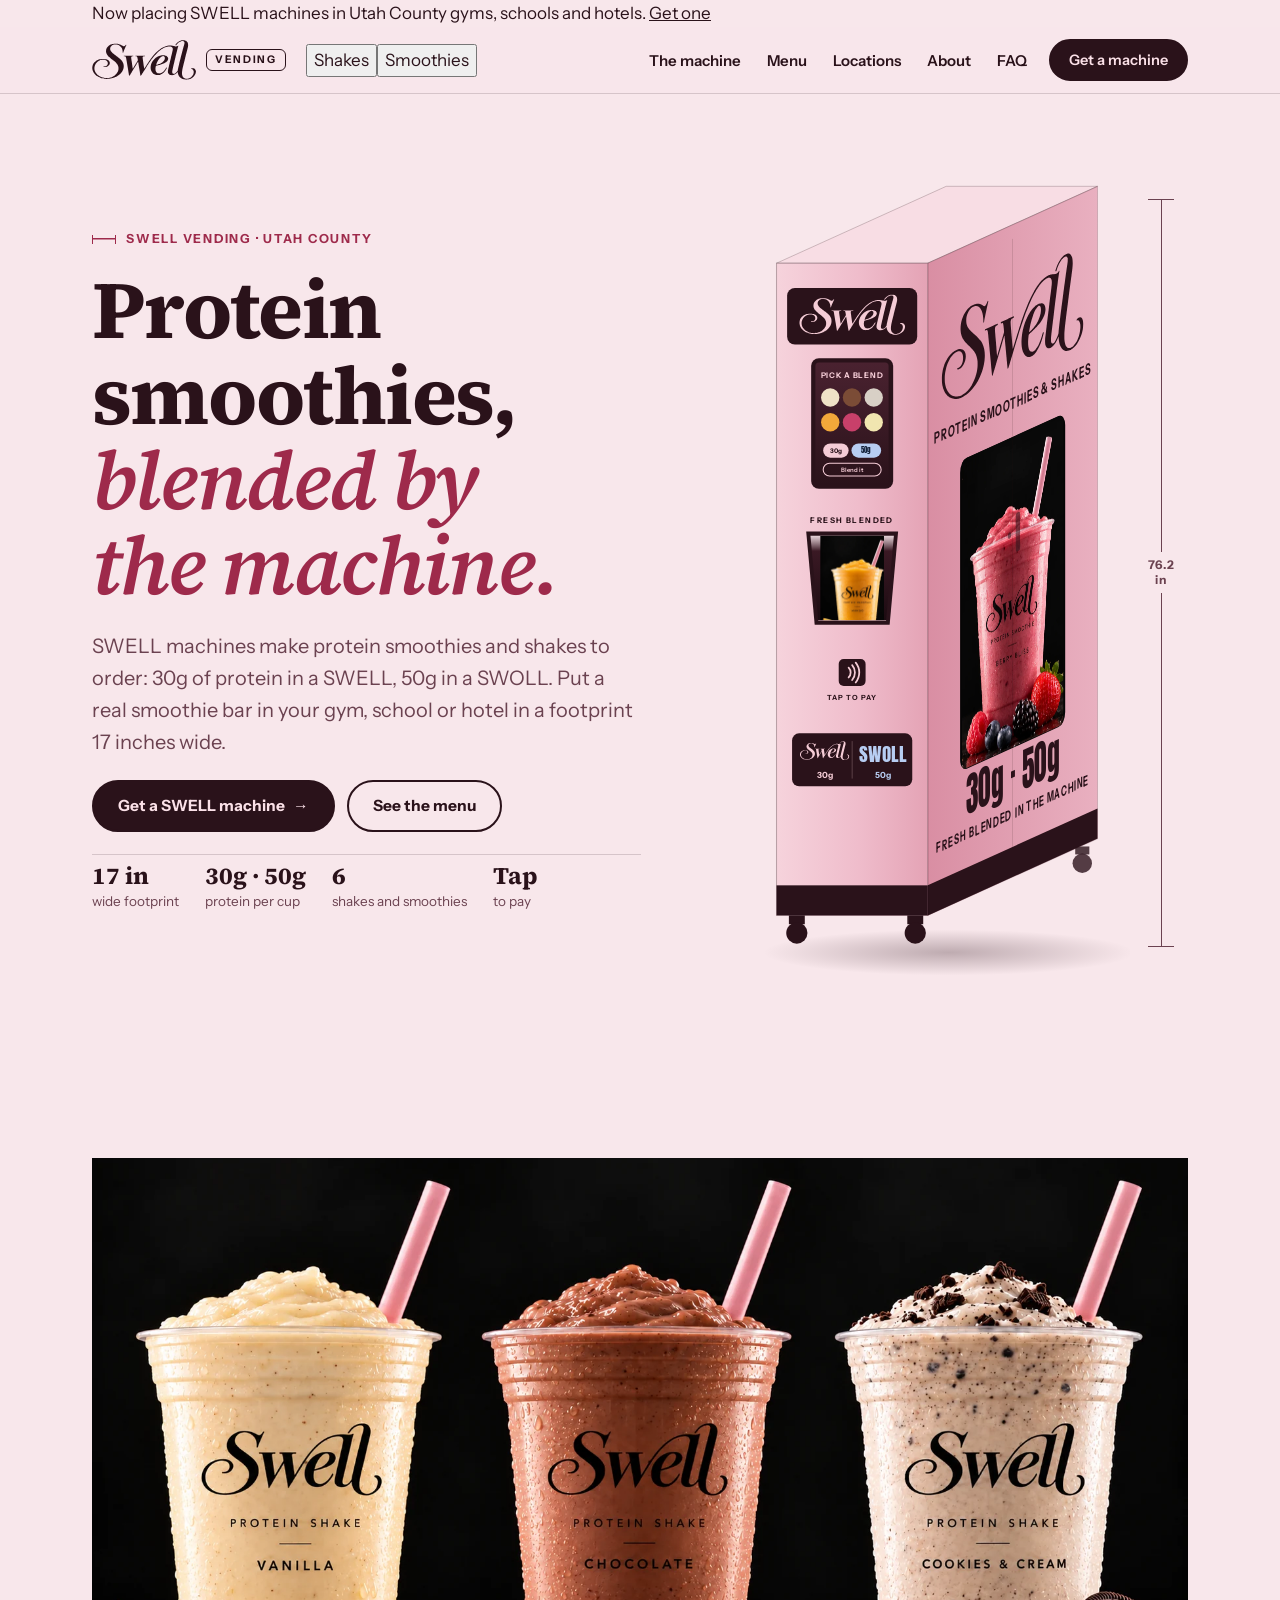
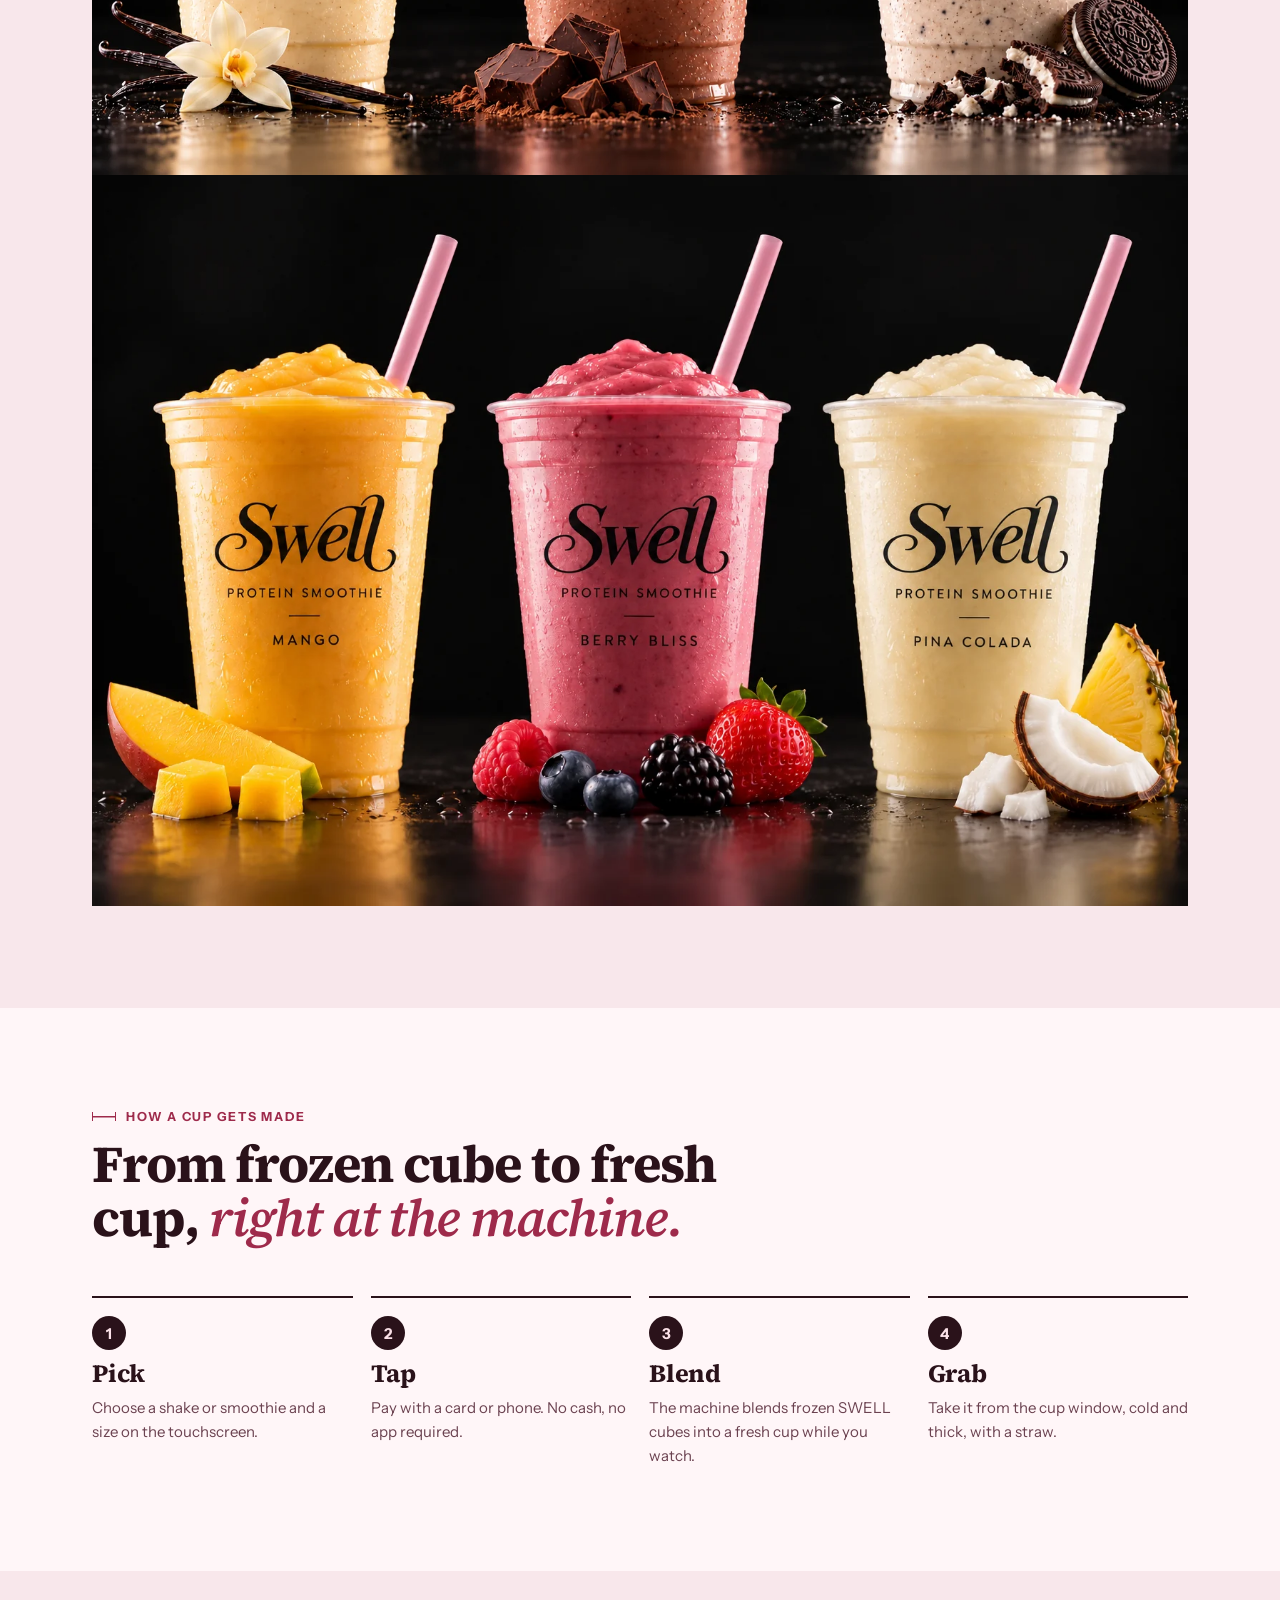
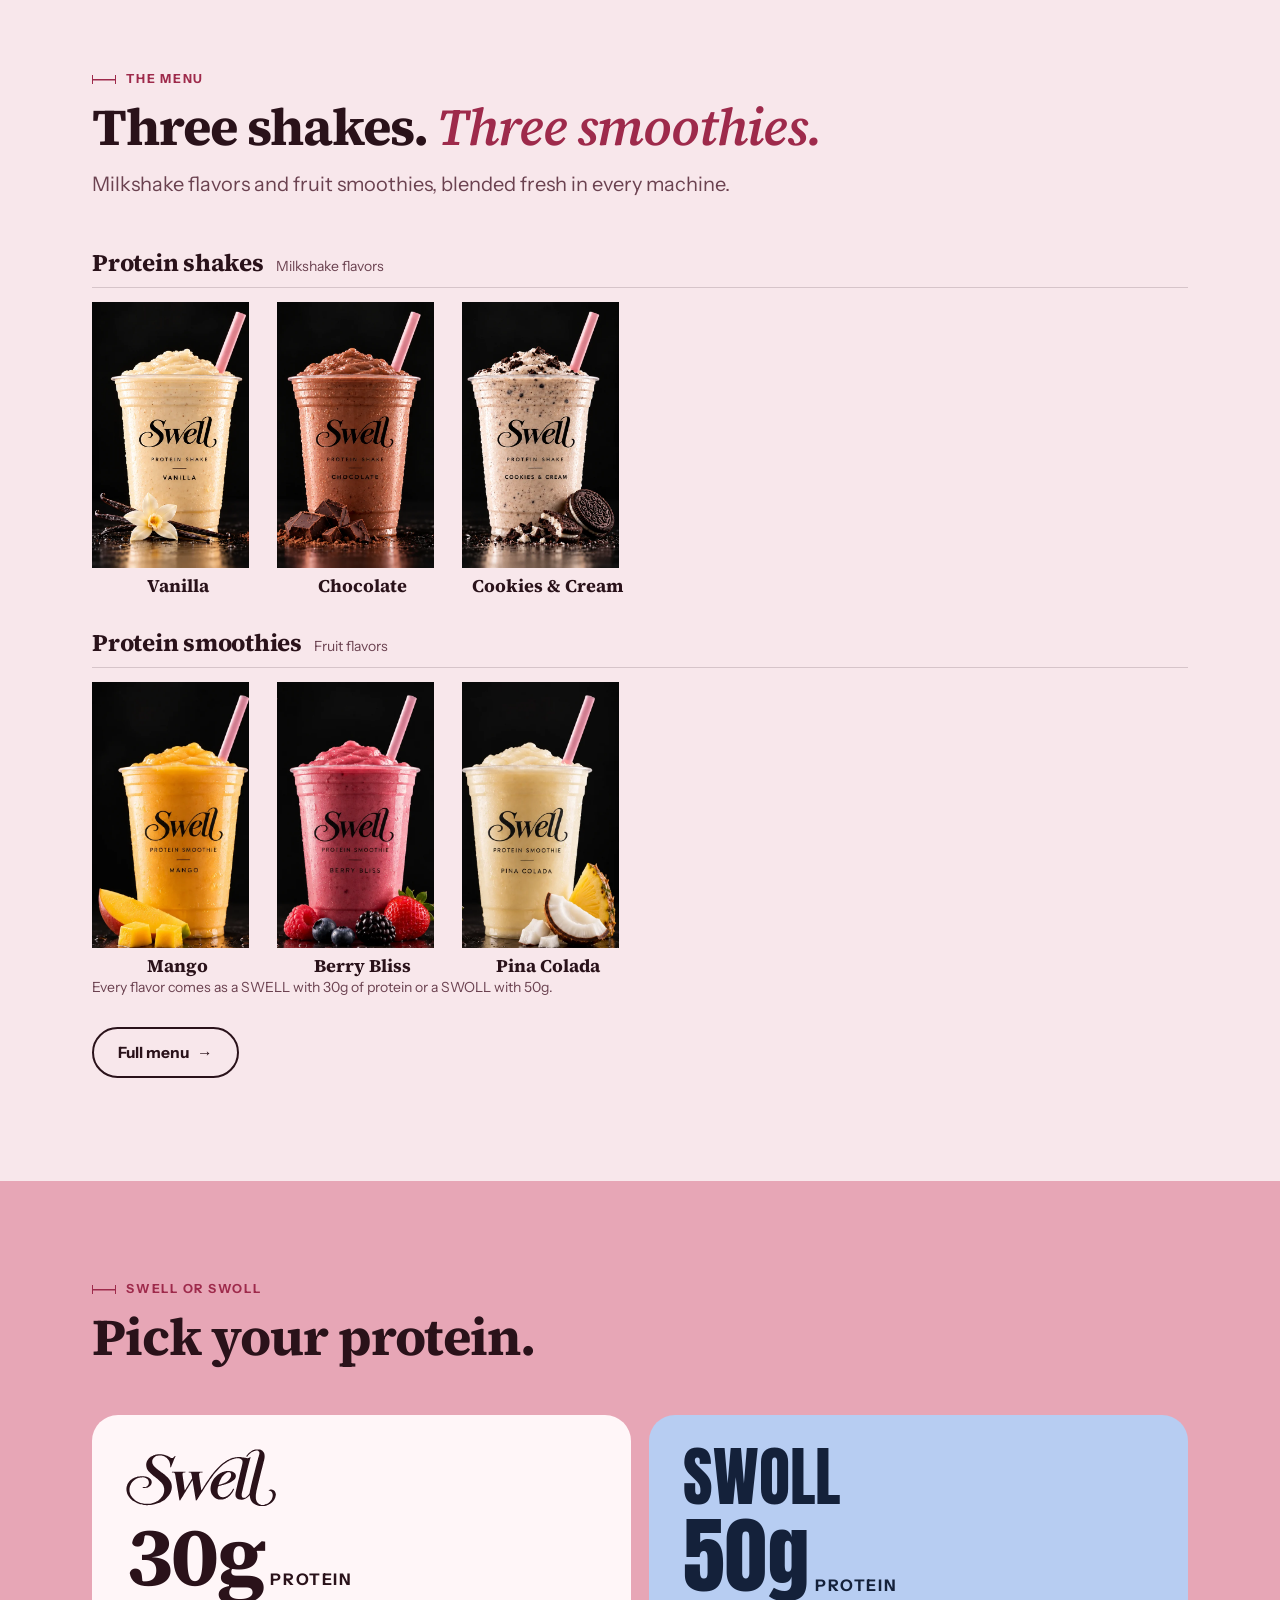
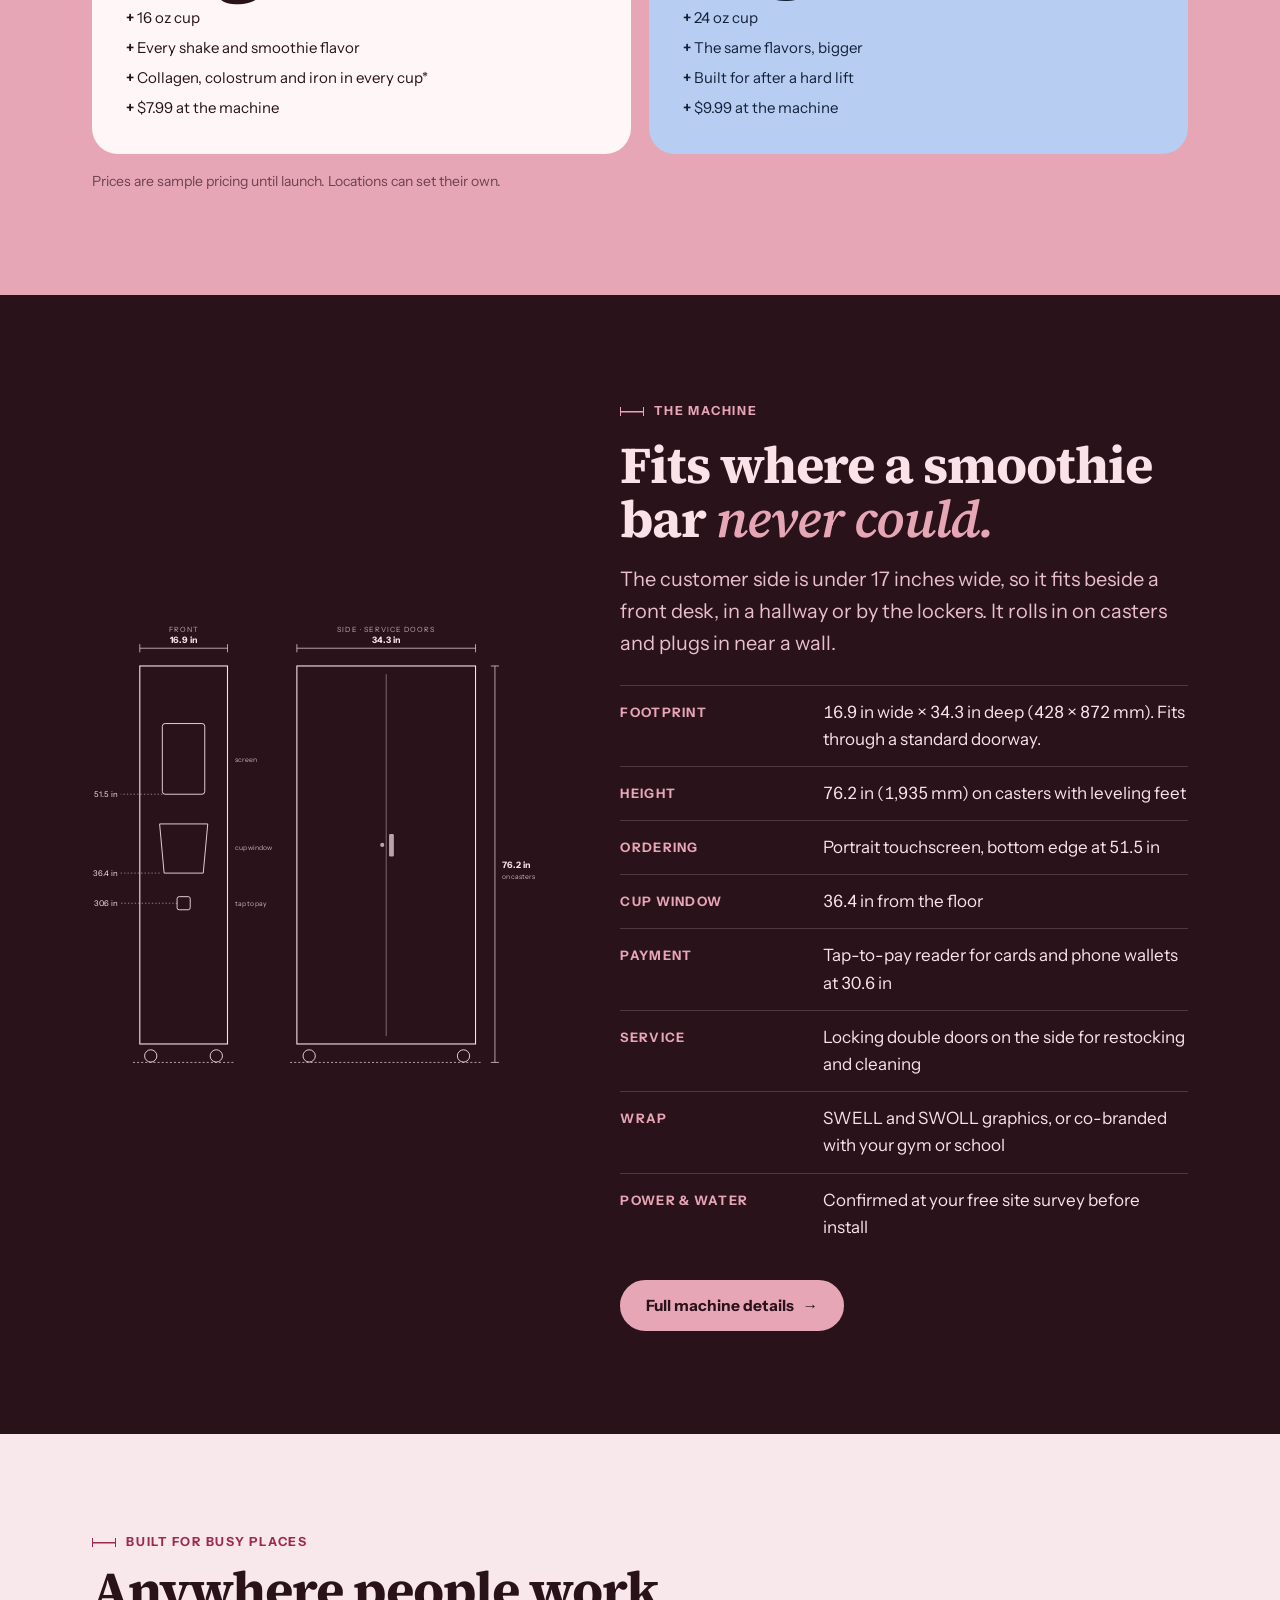
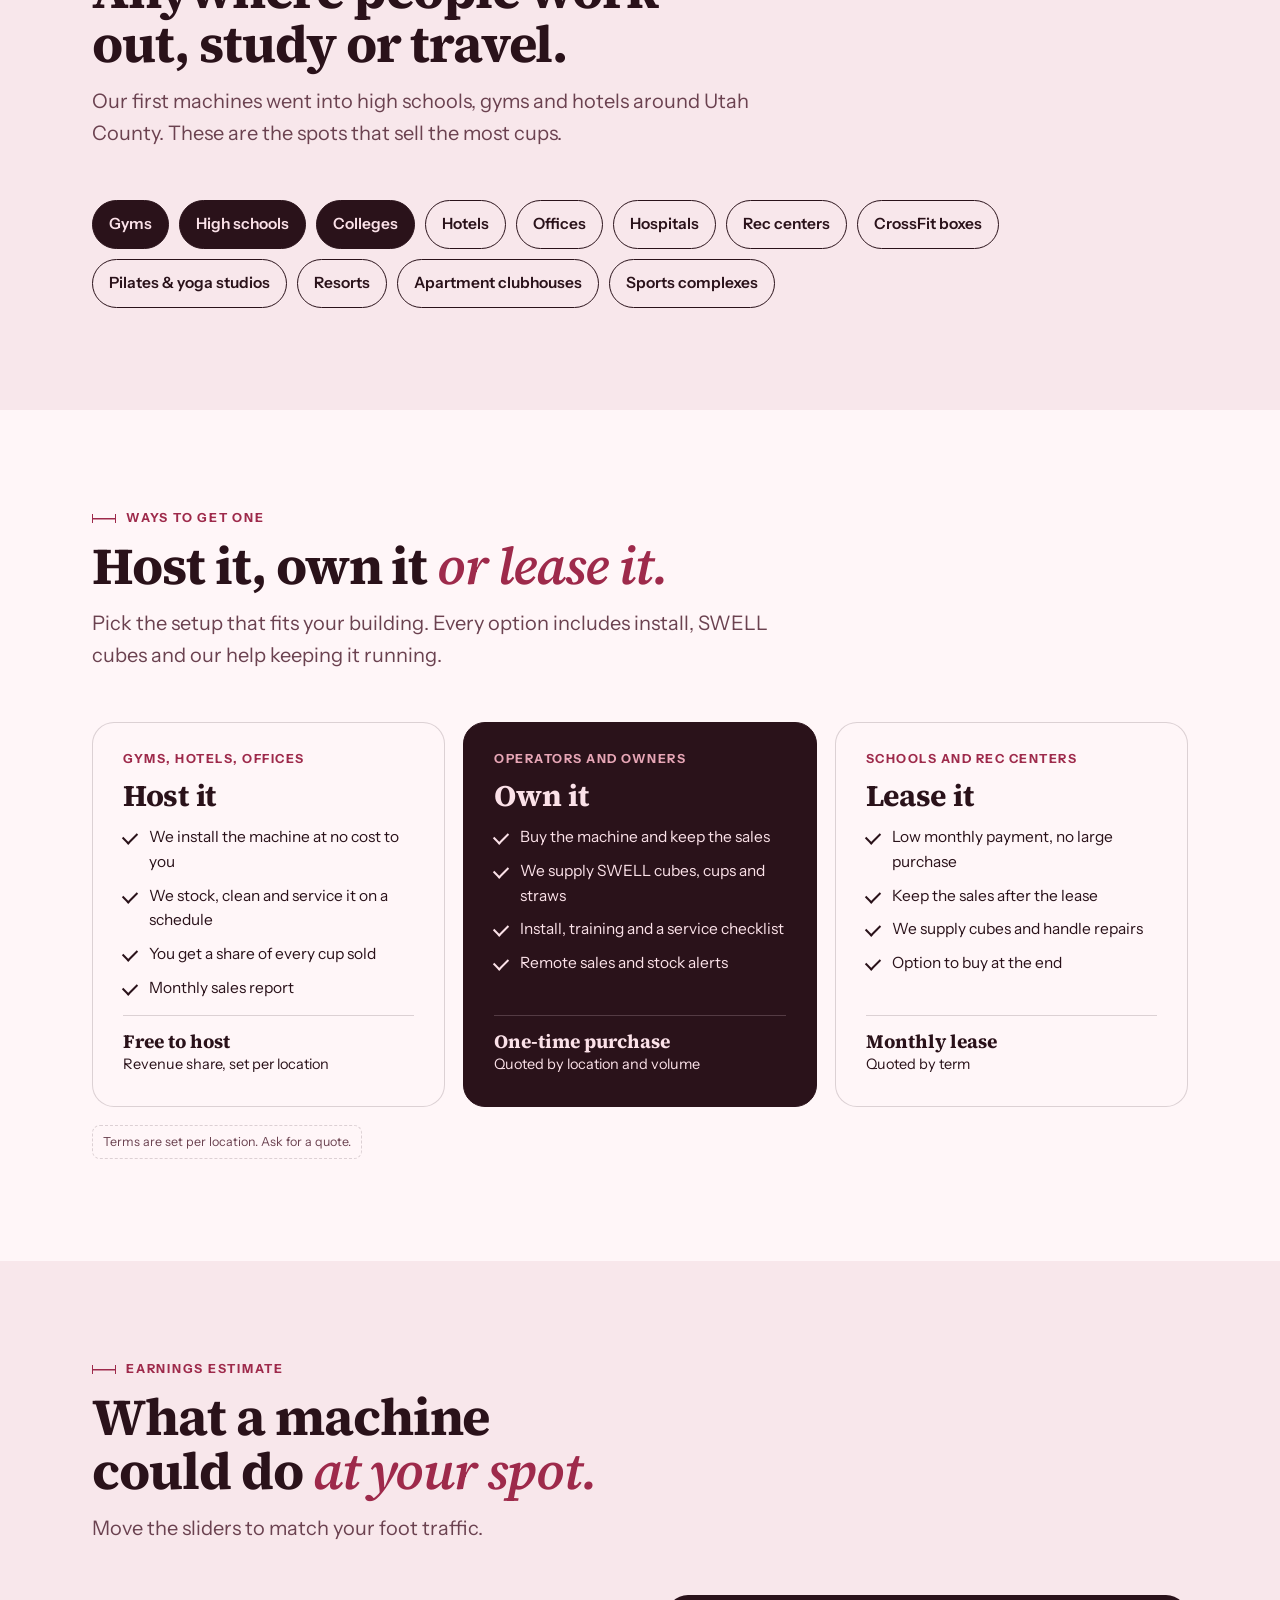
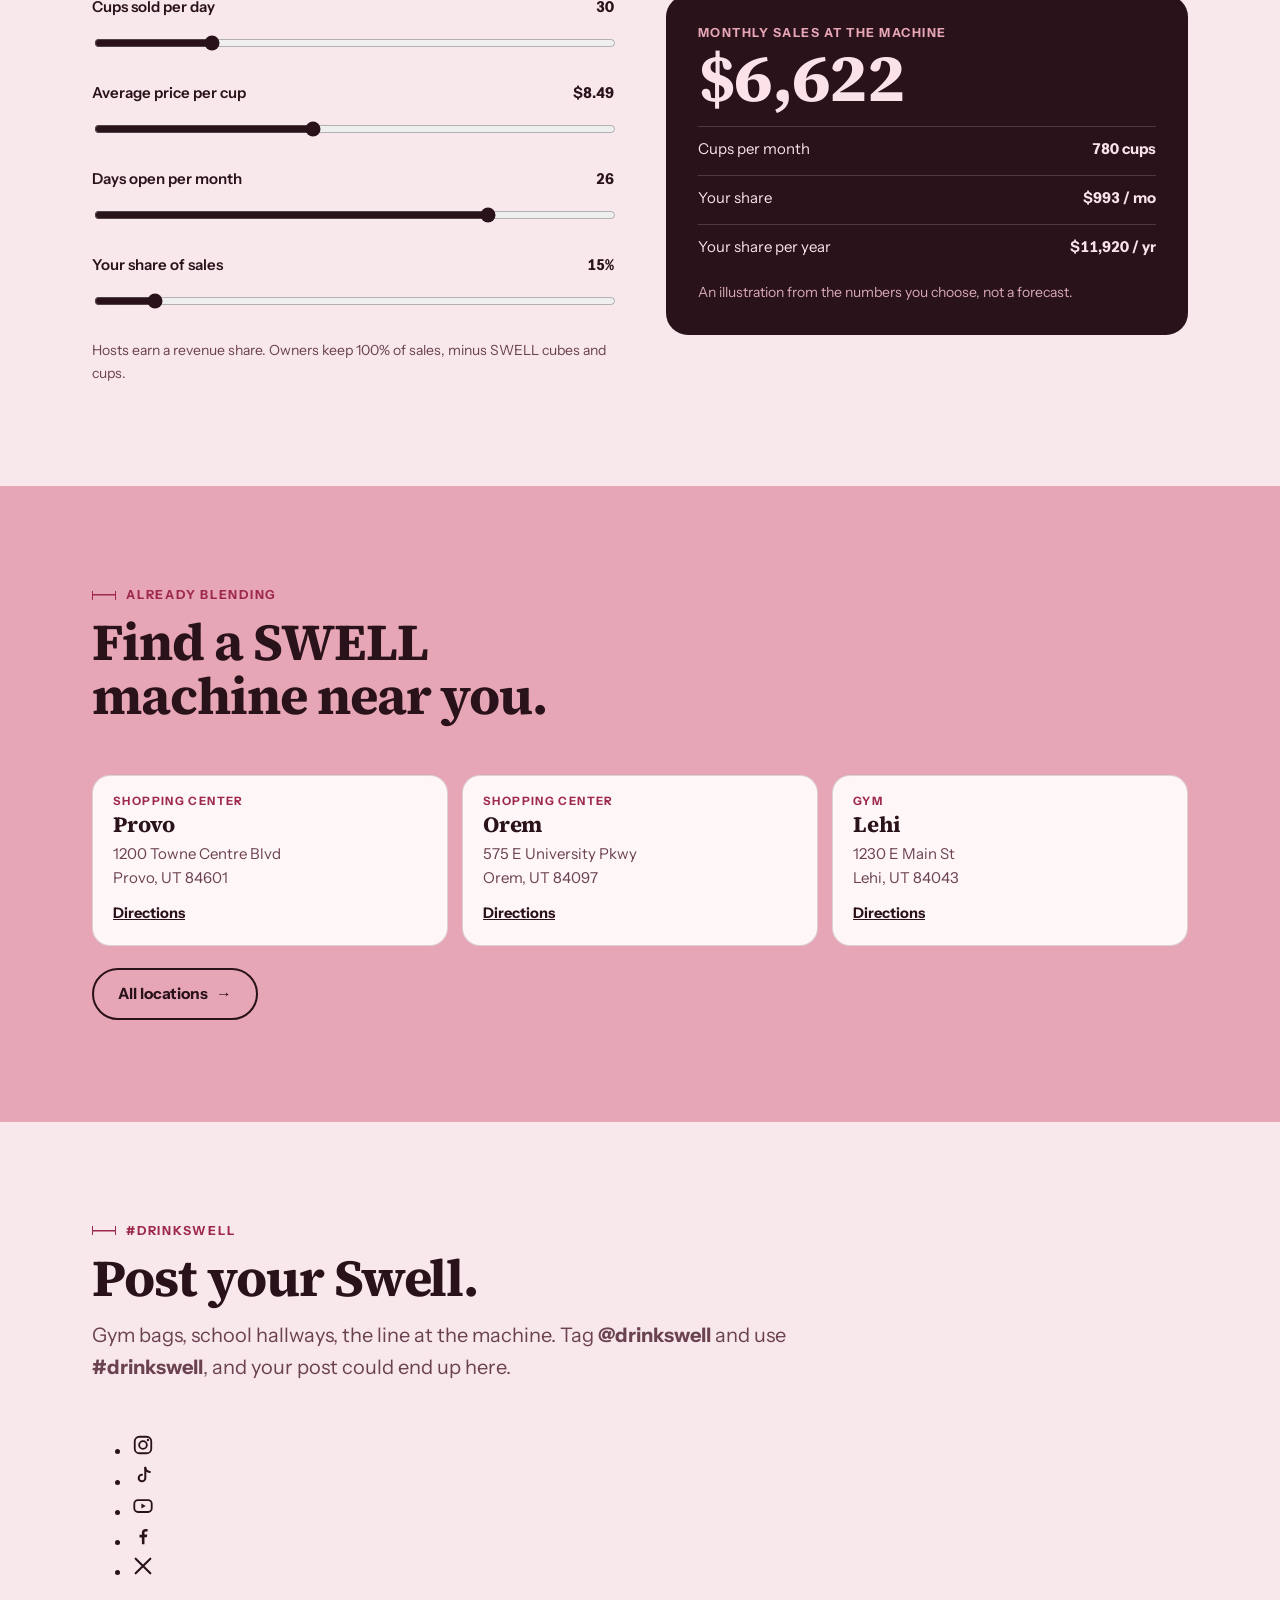
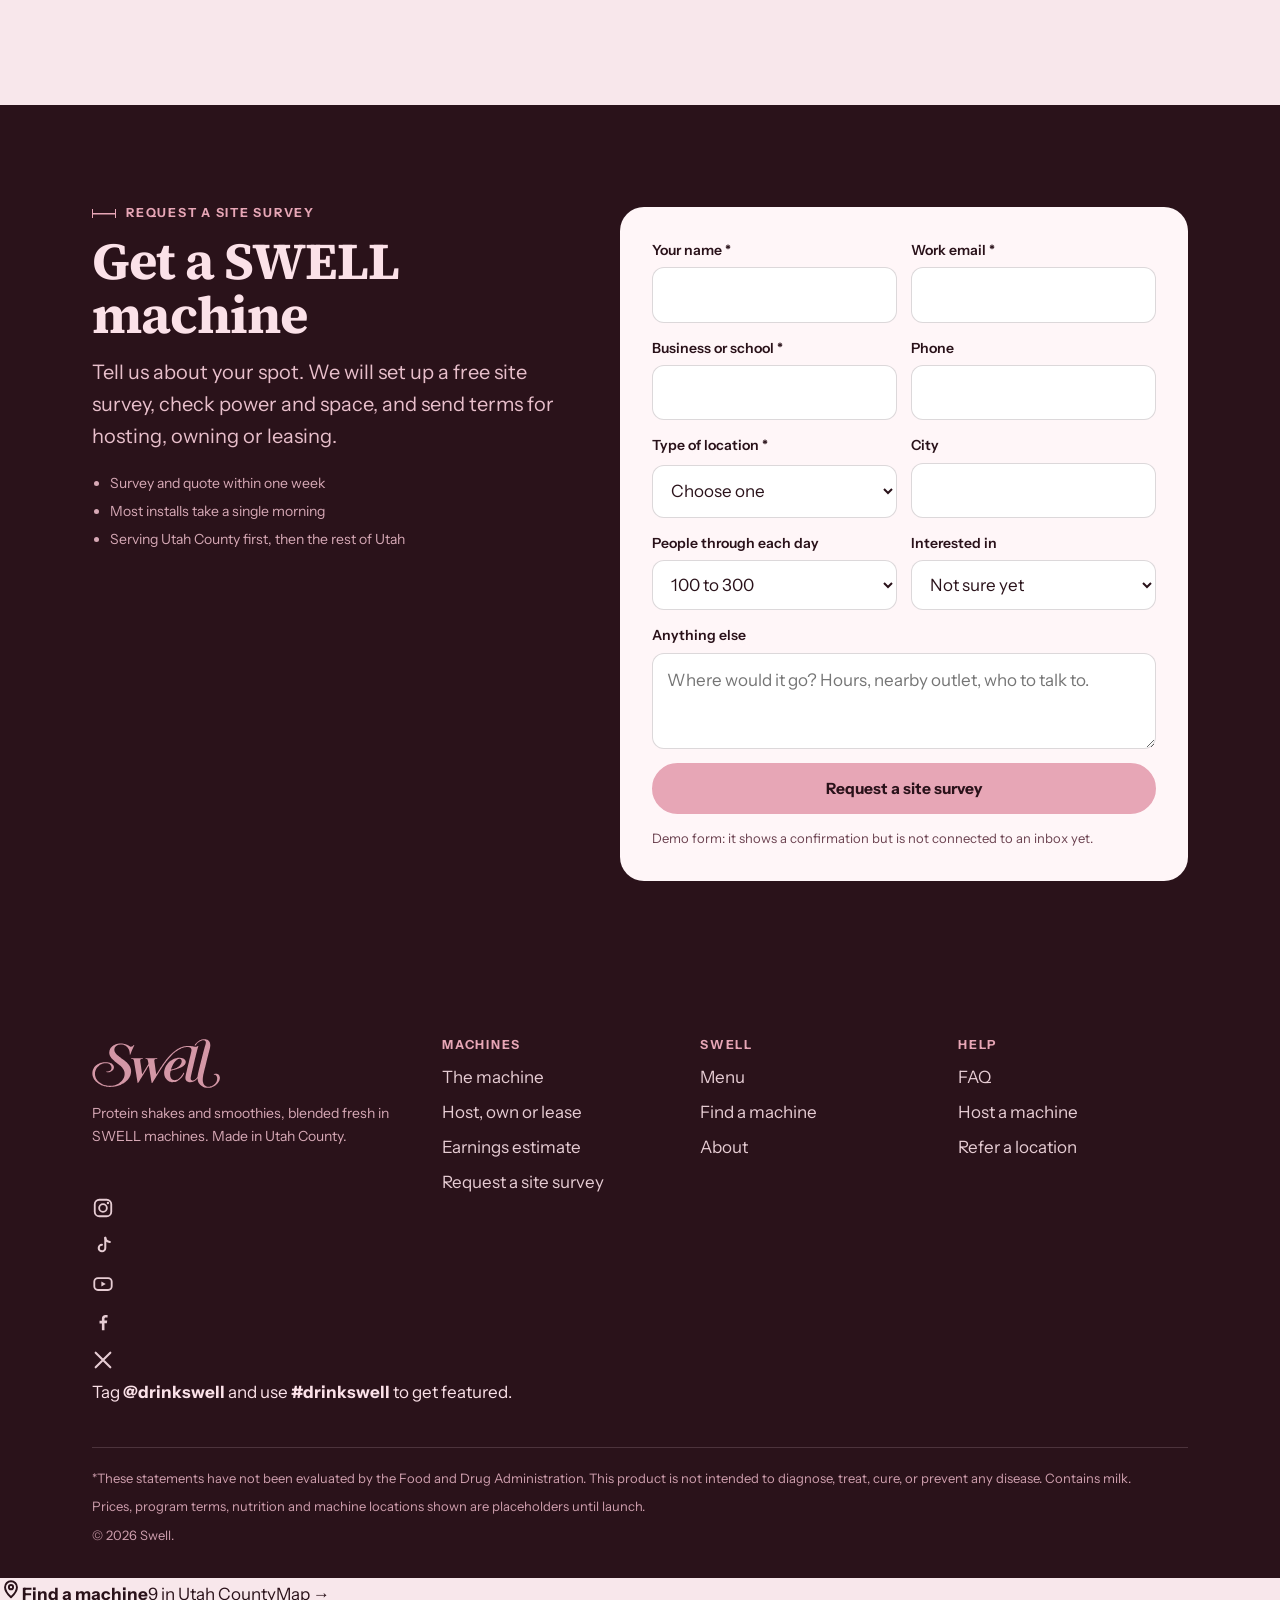
==== commit d713fdc0: "Add files via upload" ====
--- a/index.html
+++ b/index.html
@@ -1,5 +1,5 @@
 <!doctype html>
-<html lang="en">
+<html lang="en" data-line="shakes">
 <head>
 <meta charset="utf-8">
 <meta name="viewport" content="width=device-width, initial-scale=1, viewport-fit=cover">
@@ -9,17 +9,20 @@
 <link rel="canonical" href="https://pdrayday.github.io/drinkswell/">
 <meta name="theme-color" content="#f8e7eb">
 <meta name="color-scheme" content="light dark">
-<meta property="og:type" content="website"><meta property="og:site_name" content="SWELL Vending"><meta property="og:title" content="SWELL Vending"><meta property="og:description" content="SWELL vending machines blend fresh protein smoothies and shakes to order: 30g protein in a SWELL, 50g in a SWOLL. Host, own or lease one for your gym, school or hotel."><meta property="og:image" content="https://pdrayday.github.io/drinkswell/img/cups/swell_mango.webp">
+<meta property="og:type" content="website"><meta property="og:site_name" content="SWELL Vending"><meta property="og:title" content="SWELL Vending"><meta property="og:description" content="SWELL vending machines blend fresh protein smoothies and shakes to order: 30g protein in a SWELL, 50g in a SWOLL. Host, own or lease one for your gym, school or hotel."><meta property="og:image" content="https://pdrayday.github.io/drinkswell/img/menu/shakes.webp">
 <link rel="icon" href="favicon.ico" sizes="any"><link rel="icon" type="image/png" sizes="32x32" href="img/icons/favicon-32.png"><link rel="apple-touch-icon" href="img/icons/apple-touch-icon.png">
 <link rel="preload" href="fonts/source-serif-4.woff2" as="font" type="font/woff2" crossorigin>
 <link rel="preload" href="fonts/instrument-sans-400.woff2" as="font" type="font/woff2" crossorigin>
 <link rel="stylesheet" href="css/site.css">
+<script>try{var l=localStorage.getItem("swell-line");if(l==="smoothies"||l==="shakes")document.documentElement.setAttribute("data-line",l)}catch(e){}</script>
 </head>
 <body>
 <svg width="0" height="0" style="position:absolute" aria-hidden="true"><symbol id="swell-logo" viewBox="0 0 2496 954"><path fill-rule="evenodd" d="M2245.5,951.9C2242.8,951.5 2233.5,950.2 2225.0,949.1C2202.7,946.1 2182.8,940.0 2160.0,929.1C2152.1,925.3 2133.8,914.0 2126.5,908.5C2114.6,899.4 2094.5,877.2 2086.2,864.0C2081.6,856.6 2072.1,836.1 2069.2,827.0C2064.2,811.8 2060.0,790.3 2060.0,779.9C2060.0,769.8 2055.9,768.1 2050.6,776.0C2047.2,781.1 2028.8,799.5 2022.0,804.5C2020.5,805.6 2016.6,808.5 2013.4,811.0C2006.9,816.0 2003.8,818.0 1993.5,823.8C1962.8,841.0 1920.8,848.5 1890.5,842.0C1880.0,839.8 1866.3,834.8 1861.0,831.2C1859.6,830.3 1857.5,829.0 1856.3,828.5C1849.8,825.5 1830.0,803.7 1830.0,799.5C1830.0,799.0 1828.7,795.9 1827.1,792.6C1824.8,787.8 1823.8,783.5 1822.4,772.2C1820.8,759.5 1820.8,756.2 1821.9,743.7C1823.4,725.7 1824.8,716.4 1826.6,712.2C1827.3,710.3 1828.7,704.7 1829.5,699.7C1830.4,694.6 1831.9,687.8 1833.0,684.5C1834.0,681.2 1835.4,675.4 1836.0,671.5C1836.6,667.6 1837.9,662.0 1838.9,659.0C1840.0,656.0 1841.3,649.9 1842.0,645.5C1842.7,641.1 1844.0,635.5 1845.0,633.0C1846.0,630.5 1847.3,624.5 1847.9,619.6C1848.6,614.7 1849.8,609.1 1850.6,607.1C1851.4,605.2 1852.7,599.3 1853.6,594.1C1854.4,588.8 1855.9,582.2 1856.9,579.5C1857.9,576.8 1859.3,571.1 1860.0,567.0C1860.7,562.9 1862.0,557.5 1863.0,555.0C1864.0,552.5 1865.3,546.9 1866.0,542.5C1866.7,538.1 1868.0,532.3 1869.0,529.5C1870.0,526.8 1871.4,521.4 1872.1,517.5C1872.7,513.6 1874.1,508.2 1875.0,505.5C1876.0,502.7 1877.3,497.1 1878.0,493.0C1878.7,488.9 1880.0,483.5 1881.0,481.0C1882.0,478.5 1883.3,473.2 1883.9,469.2C1884.5,465.1 1885.9,459.3 1887.0,456.2C1888.1,453.2 1889.5,446.8 1890.1,442.1C1890.7,437.4 1892.0,431.5 1893.0,429.0C1894.0,426.5 1895.3,420.6 1895.9,415.8C1896.5,411.0 1897.9,404.3 1899.0,401.0C1900.1,397.6 1901.6,391.1 1902.4,386.5C1903.2,381.9 1904.4,377.1 1905.0,376.0C1905.6,374.9 1906.9,369.6 1908.0,364.2C1909.0,358.9 1910.4,353.1 1911.0,351.5C1911.6,349.9 1913.0,344.3 1914.1,339.2C1915.1,334.1 1916.5,329.0 1917.1,327.9C1917.6,326.8 1919.0,321.5 1920.0,316.2C1921.1,310.9 1922.5,304.7 1923.3,302.5C1924.1,300.3 1925.3,295.1 1926.0,291.0C1926.7,286.9 1928.1,281.2 1929.0,278.4C1930.0,275.5 1931.4,269.7 1932.0,265.6C1932.6,261.4 1934.0,255.0 1935.1,251.3C1936.1,247.6 1937.7,238.3 1938.6,230.6C1940.8,211.5 1939.6,199.9 1934.2,189.2C1928.0,176.8 1915.6,166.2 1902.5,162.0C1899.8,161.1 1896.5,159.8 1895.3,159.2C1891.5,157.1 1873.2,155.0 1859.0,155.0C1844.8,155.0 1821.2,157.2 1816.5,159.0C1815.0,159.6 1809.7,160.7 1804.6,161.6C1796.8,162.9 1784.4,166.4 1773.5,170.2C1771.8,170.8 1767.8,172.1 1764.5,173.2C1761.2,174.3 1756.4,176.2 1753.9,177.6C1751.3,178.9 1748.6,180.0 1747.9,180.0C1747.1,180.0 1744.3,181.1 1741.5,182.4C1738.8,183.7 1733.6,186.1 1730.0,187.8C1726.4,189.5 1721.5,191.8 1719.0,193.0C1716.5,194.2 1712.4,196.3 1709.9,197.8C1707.3,199.3 1703.2,201.6 1700.9,202.9C1698.5,204.2 1695.1,206.3 1693.4,207.6C1691.7,208.9 1689.9,210.0 1689.3,210.0C1688.8,210.0 1686.6,211.3 1684.4,213.0C1682.3,214.6 1680.0,216.0 1679.4,216.0C1678.8,216.0 1676.7,217.2 1674.7,218.8C1672.8,220.3 1669.9,222.3 1668.3,223.2C1666.8,224.2 1663.5,226.3 1661.0,228.0C1658.5,229.7 1655.2,231.8 1653.7,232.8C1652.2,233.7 1647.9,236.8 1644.3,239.5C1640.8,242.2 1636.8,245.2 1635.6,246.0C1630.0,249.9 1614.9,261.9 1609.6,266.7C1608.5,267.7 1606.6,269.2 1605.4,270.0C1601.3,272.9 1578.6,293.8 1556.7,315.0C1528.3,342.4 1467.1,412.7 1451.5,435.8C1450.1,437.8 1447.6,441.3 1445.9,443.5C1444.3,445.7 1441.3,449.9 1439.2,452.9C1434.8,459.4 1432.1,463.0 1427.7,468.7C1422.2,475.9 1409.1,493.4 1406.9,496.5C1405.8,498.1 1403.1,502.0 1401.0,505.0C1398.8,508.0 1396.1,511.9 1395.0,513.5C1393.9,515.1 1391.8,518.1 1390.5,520.0C1389.2,521.9 1387.1,525.1 1386.0,527.0C1384.8,528.9 1382.1,533.0 1380.0,536.0C1369.4,550.7 1360.1,564.6 1356.9,570.5C1355.7,572.7 1353.7,575.8 1352.4,577.3C1351.1,578.9 1350.0,580.6 1350.0,581.1C1350.0,581.6 1347.4,586.0 1344.2,590.8C1336.8,601.8 1322.9,622.7 1321.4,624.9C1319.1,628.3 1308.5,644.6 1307.0,647.0C1306.2,648.4 1304.6,651.0 1303.5,652.8C1302.4,654.7 1300.3,657.8 1298.8,659.7C1297.2,661.7 1296.0,663.8 1296.0,664.5C1296.0,665.2 1294.8,667.3 1293.2,669.3C1291.7,671.3 1288.3,676.6 1285.7,681.2C1283.0,685.8 1279.6,691.4 1278.2,693.7C1276.7,696.0 1273.3,701.4 1270.6,705.7C1267.9,710.0 1264.5,715.3 1263.0,717.5C1261.6,719.7 1260.1,722.2 1259.8,723.0C1259.5,723.8 1256.7,728.3 1253.6,732.8C1250.5,737.4 1248.0,741.4 1248.0,741.6C1248.0,741.8 1245.4,746.0 1242.1,750.8C1235.0,761.4 1225.5,776.2 1221.5,783.0C1219.8,785.8 1216.7,790.9 1214.5,794.4C1212.3,797.9 1209.4,802.6 1208.0,804.9C1206.6,807.3 1204.6,810.4 1203.5,811.8C1202.3,813.3 1199.4,817.9 1197.0,822.0C1194.6,826.1 1191.9,830.4 1191.0,831.5C1190.1,832.6 1187.1,837.3 1184.4,842.0C1176.1,856.2 1171.0,860.2 1165.0,857.0C1161.9,855.3 1161.1,852.9 1159.5,840.3C1158.6,833.8 1156.9,823.1 1155.5,816.5C1154.2,809.9 1152.4,799.1 1151.5,792.5C1150.6,785.9 1149.4,778.9 1148.9,776.9C1148.4,775.0 1147.1,766.8 1146.1,758.7C1145.0,750.7 1143.7,742.4 1143.1,740.3C1142.6,738.2 1141.2,729.8 1140.0,721.5C1138.9,713.2 1137.5,704.9 1137.0,703.0C1136.5,701.1 1135.4,693.6 1134.5,686.5C1133.6,679.4 1132.0,669.9 1131.0,665.5C1130.0,661.1 1128.6,653.2 1128.0,648.0C1127.4,642.8 1126.1,634.5 1125.0,629.5C1124.0,624.5 1122.6,615.8 1121.9,610.1C1121.3,604.4 1120.1,597.4 1119.4,594.6C1118.6,591.8 1117.3,583.6 1116.4,576.5C1115.6,569.4 1114.0,559.5 1112.9,554.5C1111.8,549.5 1110.6,541.6 1110.3,536.7C1110.0,531.9 1109.1,527.2 1108.4,526.2C1107.2,524.6 1107.0,524.6 1104.3,526.2C1102.8,527.1 1100.4,530.0 1099.0,532.7C1096.1,538.1 1093.1,543.1 1090.1,547.5C1084.4,555.6 1068.8,581.1 1067.0,585.1C1066.4,586.4 1064.4,590.0 1062.5,593.0C1060.6,596.0 1058.1,600.3 1056.9,602.5C1055.7,604.7 1053.7,607.8 1052.4,609.3C1051.1,610.9 1050.0,612.8 1050.0,613.5C1050.0,614.2 1048.9,616.1 1047.6,617.7C1046.3,619.2 1044.3,622.3 1043.1,624.5C1041.9,626.7 1039.9,630.1 1038.7,632.0C1037.5,634.0 1035.6,637.1 1034.5,638.9C1033.4,640.7 1031.5,643.6 1030.3,645.4C1029.1,647.1 1027.3,649.9 1026.4,651.5C1025.5,653.1 1023.7,655.8 1022.4,657.3C1021.1,658.9 1020.0,660.7 1020.0,661.3C1020.0,662.0 1018.6,664.3 1017.0,666.4C1015.3,668.6 1014.0,670.8 1014.0,671.3C1014.0,672.2 1012.0,675.7 1005.5,686.0C1004.3,687.9 1001.1,693.2 998.4,697.8C995.7,702.3 992.1,708.2 990.5,710.8C988.9,713.5 986.6,717.1 985.5,718.9C984.4,720.7 982.3,723.8 980.8,725.7C979.2,727.7 978.0,729.8 978.0,730.5C978.0,731.2 976.7,733.4 975.0,735.5C973.4,737.6 972.0,739.8 972.0,740.5C972.0,741.2 970.7,743.4 969.0,745.5C967.4,747.6 966.0,749.8 966.0,750.5C966.0,751.2 964.7,753.4 963.0,755.5C961.4,757.6 960.0,759.7 960.0,760.3C960.0,760.9 958.9,762.7 957.6,764.4C956.3,766.1 954.2,769.5 952.9,771.9C948.1,780.5 938.8,795.8 933.1,804.5C931.6,806.7 929.9,809.6 929.2,811.0C928.5,812.4 927.0,814.9 925.7,816.7C924.5,818.4 922.1,822.2 920.5,825.0C918.9,827.9 916.5,831.4 915.4,832.8C914.2,834.3 912.3,837.4 911.2,839.7C910.0,842.0 908.6,844.2 908.0,844.5C907.4,844.9 906.4,846.6 905.6,848.4C903.5,853.5 898.2,859.0 895.4,859.0C890.7,859.0 888.3,855.1 887.5,846.4C887.1,842.1 886.2,835.4 885.4,831.5C884.7,827.6 883.2,819.1 882.1,812.5C881.0,805.9 879.0,794.0 877.7,786.0C876.3,778.0 873.8,762.0 872.1,750.5C870.3,739.0 868.2,725.2 867.4,720.0C866.5,714.8 865.0,705.1 864.0,698.5C862.1,686.1 858.6,665.9 854.5,643.5C853.2,636.4 851.8,628.0 851.5,625.0C851.1,622.0 849.8,613.9 848.5,607.0C847.2,600.1 845.9,591.1 845.5,587.0C845.1,582.9 844.2,576.7 843.4,573.2C842.6,569.7 841.1,561.2 840.0,554.2C838.9,547.2 837.2,537.2 836.1,532.0C835.1,526.8 833.9,519.8 833.5,516.5C833.1,513.2 831.9,506.2 830.9,500.9C828.9,491.3 827.0,479.1 822.5,449.0C816.6,410.1 812.7,400.1 800.9,393.9C797.1,391.9 794.6,391.5 781.3,391.0C771.3,390.7 765.7,390.1 764.9,389.3C762.9,387.3 763.5,382.2 766.0,379.5L768.3,377.0L878.1,377.0C976.5,377.0 988.0,377.2 989.4,378.6C991.4,380.6 991.4,385.9 989.4,388.8C988.0,390.9 987.2,391.0 973.2,391.0C959.9,391.0 958.0,391.2 953.5,393.4C943.1,398.2 939.2,406.5 940.3,421.4C941.7,439.8 943.2,453.1 945.0,463.5C946.1,469.6 947.4,479.2 948.1,485.0C948.7,490.8 950.0,499.3 951.0,504.0C952.0,508.7 953.4,517.0 954.0,522.5C954.6,528.0 956.0,537.0 957.0,542.5C958.1,548.0 959.4,557.5 960.0,563.5C960.6,569.5 962.0,579.2 963.0,585.0C964.1,590.8 965.4,601.1 966.0,608.0C966.6,614.9 967.9,625.2 969.0,631.0C970.0,636.8 971.4,646.5 972.0,652.5C972.6,658.5 973.8,666.0 974.6,669.1C975.3,672.2 976.0,676.8 976.0,679.3C976.0,684.0 977.7,686.4 980.6,685.8C981.5,685.6 982.6,684.8 983.0,684.0C983.4,683.2 985.5,679.1 987.5,675.0C989.5,670.9 992.0,666.6 993.0,665.5C994.0,664.4 995.5,662.0 996.5,660.1C997.4,658.2 999.1,655.8 1000.1,654.7C1001.1,653.5 1002.0,652.2 1002.0,651.7C1002.0,650.7 1005.0,645.6 1010.8,637.0C1012.5,634.3 1014.0,631.6 1014.0,631.2C1014.0,630.7 1014.9,629.1 1016.0,627.7C1018.1,625.0 1022.7,617.0 1025.9,610.4C1026.9,608.1 1028.3,605.9 1028.9,605.5C1029.5,605.2 1030.7,603.2 1031.6,601.2C1033.0,597.6 1035.1,594.2 1041.2,585.3C1042.7,583.0 1044.0,580.9 1044.0,580.6C1044.0,580.0 1046.9,575.5 1053.0,566.5C1059.7,556.7 1062.0,552.9 1062.0,552.1C1062.0,551.6 1063.1,549.9 1064.4,548.3C1065.7,546.8 1067.7,543.7 1068.9,541.5C1070.1,539.3 1072.5,535.1 1074.3,532.2C1076.1,529.3 1081.1,521.0 1085.4,513.7C1089.8,506.5 1094.4,499.1 1095.6,497.5C1100.2,491.1 1100.5,488.4 1098.7,470.8C1097.8,461.8 1096.3,451.8 1095.5,448.5C1094.6,445.2 1093.0,437.6 1092.0,431.5C1087.6,406.7 1083.9,398.2 1075.5,393.7C1072.2,391.9 1069.4,391.5 1059.0,391.2C1045.3,390.8 1043.0,389.9 1043.0,385.0C1043.0,383.5 1043.9,381.1 1045.1,379.6L1047.1,377.0L1158.5,377.0C1238.7,377.0 1270.6,377.3 1272.4,378.1C1273.7,378.7 1275.1,380.1 1275.3,381.2C1276.0,383.9 1274.2,388.8 1272.0,390.0C1271.0,390.6 1262.6,391.0 1253.4,391.0C1237.6,391.0 1236.5,391.1 1230.9,393.6C1224.0,396.7 1218.8,402.7 1216.3,410.7C1214.8,415.4 1214.8,417.3 1215.9,428.2C1217.2,441.6 1218.9,454.6 1222.5,480.0C1223.8,489.1 1225.2,499.0 1225.5,502.0C1225.8,505.0 1226.5,509.8 1227.1,512.5C1227.6,515.2 1229.1,526.0 1230.5,536.5C1231.9,547.0 1233.4,558.4 1233.9,562.0C1240.0,602.8 1244.3,631.4 1246.0,642.0C1246.6,646.1 1248.0,655.1 1249.1,662.0C1250.1,668.9 1251.0,676.4 1251.0,678.6C1251.0,684.1 1253.7,687.7 1256.7,686.2C1257.9,685.5 1259.2,683.8 1259.8,682.2C1260.7,679.7 1272.2,661.5 1281.2,648.3C1282.7,646.0 1284.0,643.8 1284.0,643.2C1284.0,642.7 1284.9,641.5 1285.9,640.6C1287.0,639.6 1288.6,637.2 1289.5,635.3C1290.4,633.4 1292.1,630.3 1293.3,628.5C1294.5,626.6 1296.6,623.2 1298.0,620.9C1299.4,618.6 1302.3,613.9 1304.5,610.4C1306.7,606.9 1309.8,601.8 1311.5,599.0C1316.2,590.9 1320.7,583.8 1323.0,580.5C1324.2,578.9 1326.6,575.0 1328.5,572.0C1330.3,569.0 1333.0,564.9 1334.5,563.0C1337.2,559.4 1346.0,546.3 1349.5,540.6C1350.6,538.8 1352.5,536.0 1353.8,534.4C1359.9,526.6 1362.0,523.6 1362.0,522.5C1362.0,521.8 1363.2,519.7 1364.8,517.7C1366.3,515.8 1368.3,512.9 1369.2,511.3C1371.1,508.3 1374.0,503.9 1381.1,493.3C1388.4,482.4 1388.8,481.7 1392.5,477.0C1394.4,474.5 1396.9,470.9 1398.0,469.0C1399.1,467.1 1401.4,463.7 1403.1,461.5C1404.7,459.3 1407.3,455.7 1408.8,453.5C1412.0,448.7 1416.5,442.7 1420.0,438.4C1421.4,436.7 1423.6,433.9 1425.0,432.1C1426.4,430.4 1429.1,426.9 1431.0,424.5C1434.6,420.0 1440.3,412.8 1461.3,386.1C1463.6,383.2 1466.2,380.1 1467.1,379.1C1468.0,378.2 1474.7,370.5 1482.0,362.0C1510.6,328.7 1540.3,298.3 1572.4,269.5C1577.3,265.1 1582.7,260.2 1584.4,258.6C1586.1,257.0 1589.1,254.6 1591.0,253.1C1592.9,251.7 1597.0,248.5 1600.0,246.0C1606.5,240.6 1615.8,233.4 1624.0,227.5C1625.9,226.1 1629.5,223.4 1632.0,221.5C1634.5,219.6 1638.1,217.1 1640.0,216.0C1641.9,214.9 1645.5,212.4 1648.0,210.5C1650.5,208.5 1653.8,206.2 1655.3,205.2C1656.9,204.3 1659.8,202.3 1661.7,200.8C1663.7,199.2 1665.8,198.0 1666.5,198.0C1667.2,198.0 1669.0,197.0 1670.6,195.8C1672.1,194.5 1675.4,192.5 1678.0,191.3C1680.5,190.1 1683.2,188.6 1684.0,188.1C1684.8,187.5 1687.5,186.2 1690.0,185.0C1696.6,182.0 1702.3,179.1 1704.0,177.9C1704.8,177.4 1707.5,176.0 1710.0,174.9C1712.5,173.8 1715.2,172.5 1716.0,171.9C1716.8,171.4 1719.1,170.3 1721.0,169.4C1722.9,168.5 1726.8,166.7 1729.5,165.4C1732.2,164.1 1735.8,162.7 1737.5,162.4C1739.2,162.0 1742.2,160.8 1744.4,159.8C1749.2,157.4 1760.3,153.4 1769.5,150.9C1773.3,149.9 1778.3,148.3 1780.5,147.5C1782.7,146.7 1789.2,145.1 1795.0,144.0C1800.8,142.9 1808.0,141.4 1811.0,140.6C1820.3,138.1 1856.4,134.7 1878.0,134.3C1895.4,133.9 1902.2,134.2 1923.0,136.5C1936.5,137.9 1952.0,140.2 1957.5,141.5C1963.0,142.8 1969.8,144.2 1972.5,144.6C1975.2,145.0 1979.9,146.1 1982.9,147.1C1989.5,149.4 2010.4,153.0 2016.8,153.0C2028.6,152.9 2045.8,148.1 2056.0,142.0C2067.7,134.9 2068.2,134.7 2070.6,135.8C2073.6,137.2 2074.6,141.0 2072.7,144.6C2068.2,153.7 2053.6,204.4 2043.5,246.5C2039.6,262.7 2036.4,275.2 2033.0,287.0C2031.8,291.1 2029.9,298.3 2028.9,303.0C2027.8,307.7 2026.3,313.5 2025.5,316.0C2024.8,318.5 2023.4,324.4 2022.5,329.2C2021.7,334.1 2020.1,340.8 2019.1,344.2C2018.0,347.7 2016.9,352.7 2016.5,355.5C2016.1,358.2 2014.8,363.9 2013.5,368.0C2011.0,376.1 2008.3,386.8 2004.0,405.5C2002.5,412.1 2000.6,420.2 1999.7,423.5C1998.9,426.8 1996.8,435.8 1995.0,443.5C1993.3,451.2 1991.0,461.1 1989.8,465.5C1988.7,469.9 1986.9,477.5 1985.9,482.4C1984.9,487.3 1983.6,492.7 1983.0,494.4C1982.4,496.1 1981.2,501.3 1980.5,506.0C1979.7,510.7 1978.2,517.2 1977.2,520.5C1976.1,523.8 1975.0,529.4 1974.6,532.9C1974.2,536.4 1972.8,542.7 1971.5,546.9C1970.2,551.1 1968.9,556.8 1968.5,559.5C1968.2,562.2 1966.8,568.1 1965.5,572.5C1963.1,580.2 1961.4,587.4 1956.6,608.5C1955.3,614.0 1953.6,620.8 1952.7,623.5C1951.9,626.2 1950.4,632.7 1949.5,637.8C1948.6,642.9 1947.3,648.7 1946.6,650.8C1945.9,652.8 1945.0,656.8 1944.6,659.5C1944.2,662.2 1942.9,668.3 1941.6,673.0C1940.3,677.7 1938.7,684.9 1938.0,689.0C1937.3,693.1 1936.1,698.2 1935.4,700.3C1934.6,702.4 1933.3,708.3 1932.5,713.3C1931.6,718.4 1930.1,725.4 1929.1,729.0C1926.5,737.7 1925.0,751.0 1925.0,764.5C1925.0,784.4 1927.5,792.4 1936.4,801.8C1942.7,808.5 1945.3,810.0 1953.6,811.5C1960.2,812.8 1962.5,812.8 1970.6,811.6C1980.3,810.2 1990.4,806.2 1996.7,801.4C1998.4,800.1 2000.3,799.0 2000.9,799.0C2002.7,799.0 2025.1,778.8 2032.0,770.9C2043.6,757.8 2054.7,742.4 2057.0,736.6C2057.5,735.2 2058.6,728.1 2059.5,720.9C2060.3,713.7 2061.2,707.5 2061.5,707.1C2061.7,706.7 2062.8,701.4 2063.9,695.4C2065.0,689.4 2067.5,677.5 2069.5,669.0C2071.5,660.5 2073.9,649.2 2075.0,644.0C2076.1,638.8 2078.3,629.1 2079.9,622.5C2082.7,610.7 2084.6,602.6 2091.0,574.5C2095.2,556.0 2101.8,529.1 2108.0,505.0C2110.8,494.3 2115.1,477.6 2117.6,468.0C2120.1,458.4 2123.0,447.1 2124.0,443.0C2125.0,438.9 2128.8,423.8 2132.4,409.5C2136.1,395.2 2140.2,379.0 2141.5,373.5C2145.8,355.5 2147.2,349.6 2150.1,339.6C2151.7,334.2 2153.0,329.2 2153.0,328.6C2153.0,328.0 2154.4,322.3 2156.1,316.0C2157.8,309.7 2160.5,299.3 2162.2,293.0C2163.9,286.7 2166.5,277.0 2168.0,271.5C2169.6,266.0 2171.5,258.8 2172.3,255.5C2176.7,237.4 2178.5,230.7 2180.5,223.5C2181.8,219.1 2183.5,212.8 2184.3,209.5C2188.9,191.0 2191.3,182.1 2192.6,178.6C2193.5,176.4 2194.6,172.1 2195.1,169.1C2195.7,166.0 2197.2,160.1 2198.6,156.0C2204.0,139.1 2205.2,135.2 2206.7,129.5C2207.5,126.2 2209.2,120.3 2210.5,116.5C2211.8,112.7 2213.2,107.9 2213.5,106.0C2213.9,104.1 2215.3,98.5 2216.8,93.5C2219.1,85.5 2219.4,82.8 2219.4,69.0L2219.5,53.5L2215.5,47.2C2211.9,41.3 2209.7,39.0 2202.2,33.3C2197.7,29.9 2183.9,26.7 2173.5,26.7C2163.5,26.7 2138.2,30.8 2133.5,33.2C2131.8,34.1 2128.9,35.1 2127.0,35.5C2123.7,36.1 2111.3,41.5 2106.0,44.6C2104.6,45.4 2101.7,46.9 2099.5,47.9C2097.3,48.9 2094.9,50.5 2094.1,51.4C2093.4,52.3 2092.2,53.0 2091.5,53.0C2090.9,53.0 2088.3,54.5 2085.9,56.2C2080.1,60.5 2078.1,61.9 2073.2,65.2C2066.7,69.5 2042.6,93.5 2036.4,101.6C2033.4,105.6 2028.8,112.6 2026.2,117.2C2020.3,127.4 2018.1,128.8 2010.3,127.0C2000.9,124.9 1999.9,119.3 2007.3,110.1C2009.1,107.9 2013.0,102.9 2016.0,98.9C2035.3,73.3 2062.7,48.6 2085.1,36.6C2087.6,35.3 2090.2,33.5 2090.9,32.6C2091.6,31.8 2093.8,30.6 2095.7,29.9C2097.7,29.3 2100.8,27.7 2102.8,26.4C2104.7,25.1 2106.8,24.0 2107.4,24.0C2108.0,24.0 2110.5,22.9 2113.0,21.6C2115.5,20.3 2119.5,18.7 2122.0,18.0C2124.5,17.4 2127.9,16.0 2129.5,15.0C2131.2,13.9 2135.2,12.7 2138.5,12.1C2141.8,11.5 2147.9,10.1 2152.0,8.9C2158.9,6.8 2161.7,6.6 2189.0,6.6L2218.5,6.5L2230.6,9.7C2237.3,11.5 2245.3,14.3 2248.5,16.0C2251.6,17.6 2254.8,19.0 2255.5,19.0C2256.2,19.0 2257.3,19.7 2258.1,20.6C2258.8,21.4 2261.0,23.0 2263.0,24.0C2270.7,27.9 2289.4,49.2 2292.7,57.6C2293.1,58.6 2294.4,61.0 2295.7,62.9C2297.0,64.8 2298.0,67.1 2298.0,68.2C2298.0,69.2 2299.1,72.8 2300.5,76.1C2303.7,83.7 2307.0,107.8 2307.0,123.5C2307.0,136.1 2302.8,169.8 2300.7,175.0C2299.9,176.9 2298.7,181.9 2298.0,186.0C2297.3,190.1 2295.9,195.6 2294.9,198.2C2293.9,200.8 2292.6,205.9 2291.9,209.7C2291.3,213.4 2290.0,218.5 2289.0,221.0C2288.0,223.5 2286.7,228.9 2286.0,233.0C2285.3,237.1 2284.1,242.1 2283.3,244.0C2282.5,245.9 2281.2,250.9 2280.4,255.0C2279.6,259.1 2277.9,266.1 2276.6,270.5C2274.4,278.1 2272.8,283.9 2269.3,297.5C2265.7,311.7 2264.9,314.9 2263.0,322.5C2261.9,326.9 2260.1,333.2 2259.1,336.5C2258.0,339.8 2256.5,345.9 2255.6,350.0C2254.8,354.1 2253.4,359.4 2252.6,361.8C2251.8,364.1 2250.6,368.8 2250.0,372.3C2249.4,375.7 2247.8,381.9 2246.5,386.0C2245.3,390.1 2243.9,396.0 2243.5,399.0C2243.1,402.0 2242.0,406.5 2241.0,409.0C2240.1,411.5 2238.7,416.6 2238.0,420.5C2237.4,424.4 2235.8,430.9 2234.5,435.0C2233.3,439.1 2231.9,444.5 2231.5,447.0C2231.2,449.5 2230.0,454.2 2229.0,457.5C2227.9,460.8 2226.4,467.1 2225.6,471.5C2224.8,475.9 2223.5,481.3 2222.7,483.5C2221.9,485.7 2220.7,490.9 2220.0,495.0C2219.3,499.1 2217.9,504.8 2216.9,507.7C2215.9,510.6 2214.4,516.6 2213.6,521.2C2212.7,525.8 2211.2,531.8 2210.1,534.5C2209.1,537.3 2207.9,541.8 2207.5,544.5C2207.1,547.3 2205.8,552.9 2204.5,557.0C2203.1,561.1 2201.4,567.4 2200.7,571.0C2199.9,574.6 2198.3,581.3 2197.1,586.0C2192.9,602.3 2191.9,606.6 2189.9,616.5C2188.8,622.0 2187.3,628.5 2186.5,631.0C2185.7,633.5 2184.4,639.1 2183.6,643.5C2182.7,647.9 2181.4,653.7 2180.5,656.4C2179.7,659.1 2178.5,664.3 2177.9,667.9C2177.3,671.5 2176.1,676.9 2175.3,679.8C2174.0,684.6 2172.0,694.3 2167.6,718.0C2161.6,750.3 2159.8,769.9 2160.3,797.5C2160.6,819.9 2161.0,823.9 2163.4,835.5C2164.9,842.6 2167.7,853.0 2169.5,858.5C2173.1,868.9 2179.3,882.4 2181.0,883.5C2181.6,883.9 2182.9,885.9 2184.1,888.1C2188.8,897.4 2207.9,913.6 2222.0,920.3C2228.2,923.2 2243.9,928.3 2251.8,929.9C2258.5,931.3 2286.4,931.3 2295.0,930.0C2305.2,928.4 2326.1,923.0 2330.2,920.9C2332.3,919.9 2334.4,919.0 2335.1,919.0C2336.4,919.0 2352.4,911.1 2358.0,907.8C2371.8,899.5 2381.4,891.8 2394.4,878.6C2402.5,870.3 2415.1,854.2 2417.8,848.6C2418.7,846.9 2420.3,844.1 2421.6,842.5C2422.8,840.9 2424.1,838.4 2424.5,837.0C2424.9,835.6 2425.9,833.4 2426.8,832.0C2428.8,828.7 2433.7,815.1 2435.6,807.5C2441.2,784.3 2441.4,782.5 2441.5,768.5C2441.5,755.5 2441.3,753.7 2438.2,743.8C2434.7,732.4 2430.9,724.3 2425.8,717.6C2421.3,711.8 2413.1,704.3 2409.0,702.4C2407.1,701.5 2404.4,699.9 2403.0,699.0C2399.5,696.5 2389.5,694.7 2383.5,695.4C2376.9,696.1 2374.7,694.7 2375.2,690.0C2375.5,686.4 2375.7,686.2 2385.0,682.0C2398.1,675.9 2418.6,674.3 2435.5,678.0C2464.3,684.3 2486.6,709.2 2491.0,739.8C2491.5,743.7 2492.7,748.8 2493.5,751.2C2495.3,756.6 2495.4,759.3 2493.5,765.3C2492.7,768.0 2491.5,774.0 2490.9,778.8C2488.5,796.9 2481.2,817.8 2471.0,835.9C2458.6,857.9 2436.8,882.6 2416.1,898.2C2411.5,901.7 2406.1,905.7 2404.1,907.2C2402.1,908.7 2398.8,910.8 2396.8,912.0C2394.8,913.1 2391.6,915.0 2389.7,916.2C2381.1,921.9 2357.1,933.5 2348.0,936.5C2345.0,937.5 2341.3,938.9 2339.7,939.7C2333.1,943.0 2311.1,947.7 2293.5,949.5C2290.2,949.8 2284.0,950.8 2279.6,951.6C2271.2,953.1 2253.7,953.3 2245.5,951.9ZM338.5,934.0C329.7,933.5 316.7,932.5 309.5,931.6C302.4,930.7 294.8,930.0 292.8,930.0C288.1,930.0 255.8,923.6 246.5,920.9C226.0,914.8 216.0,911.7 211.5,910.0C208.8,908.9 203.8,907.2 200.5,906.1C181.5,900.0 139.0,878.2 124.0,866.9C122.1,865.5 119.7,864.0 118.6,863.6C111.3,861.0 66.8,820.2 59.6,809.4C58.5,807.6 55.5,803.6 53.0,800.3C47.4,793.1 38.0,778.9 35.2,773.3C34.0,771.0 32.6,768.9 32.1,768.6C31.6,768.2 30.6,766.3 29.9,764.2C29.3,762.2 27.9,759.4 27.0,758.0C26.0,756.6 24.7,753.5 24.0,751.0C23.3,748.5 21.9,744.8 20.8,742.7C17.8,736.7 12.5,717.1 9.4,700.0C8.4,694.2 7.5,683.4 7.2,672.5C6.9,656.6 7.1,652.6 9.4,638.5C10.8,629.7 13.1,619.1 14.5,615.0C15.8,610.9 17.8,604.8 18.8,601.5C21.8,592.4 25.3,583.8 27.6,580.0C28.8,578.1 30.1,575.4 30.5,574.0C30.9,572.6 32.3,570.1 33.6,568.4C34.9,566.7 36.0,565.0 36.0,564.5C36.0,563.8 42.6,553.7 47.3,547.5C50.4,543.3 60.8,531.2 65.0,527.0C70.0,522.0 82.8,511.1 87.9,507.5C90.2,505.9 93.9,503.1 96.0,501.5C103.7,495.4 113.1,490.2 138.7,477.8C147.0,473.8 177.0,463.9 186.5,462.0C189.8,461.3 195.7,460.0 199.5,459.0C208.1,456.7 234.8,454.1 257.5,453.3C278.6,452.6 312.2,455.6 327.0,459.5C332.2,460.9 339.0,462.6 342.0,463.4C348.4,465.1 362.6,470.1 365.5,471.8C366.6,472.4 369.5,473.9 372.0,475.0C382.0,479.6 387.0,483.0 397.9,492.2C407.1,499.9 417.6,513.1 419.5,519.0C419.9,520.4 421.3,523.3 422.6,525.5C425.0,529.6 428.0,544.7 428.0,552.6C428.0,559.7 424.9,575.3 422.4,580.9C421.1,583.8 420.0,586.7 420.0,587.2C420.0,587.8 417.9,591.7 415.3,595.9C403.4,615.0 373.5,637.9 353.2,643.4C350.1,644.3 345.0,645.7 342.0,646.6C333.2,649.1 305.8,649.7 293.5,647.6C281.4,645.5 277.6,643.6 277.2,639.3C277.0,636.9 277.5,635.7 279.7,634.0C282.0,632.2 283.2,631.9 287.0,632.5C311.7,636.0 331.3,632.0 350.6,619.4C363.6,611.0 374.4,594.6 378.2,577.8C385.3,545.8 375.1,514.9 351.3,496.2C346.0,492.0 334.9,485.0 333.6,485.0C333.2,485.0 331.6,484.2 330.2,483.2C325.8,480.2 311.6,476.1 298.1,473.9C287.2,472.1 282.7,471.9 264.5,472.3C241.1,472.9 228.3,474.5 216.1,478.4C211.6,479.8 207.1,481.0 206.2,481.0C205.3,481.0 203.2,481.7 201.5,482.6C199.8,483.5 195.8,485.2 192.5,486.5C182.9,490.2 175.5,493.4 172.9,495.1C171.6,496.0 168.5,497.7 166.0,498.9C159.7,501.9 157.4,503.4 141.0,514.7C131.0,521.7 110.1,541.7 103.8,550.5C102.2,552.7 100.0,555.6 99.0,557.0C94.5,562.9 91.9,566.8 89.3,571.4C87.8,574.0 85.3,578.3 83.8,580.9C82.3,583.4 80.4,587.1 79.5,589.0C78.6,590.9 76.7,594.8 75.4,597.5C74.0,600.2 72.3,604.5 71.6,607.0C70.8,609.5 69.3,613.8 68.2,616.5C67.1,619.2 65.5,624.4 64.6,628.0C63.8,631.6 62.5,636.8 61.6,639.7C56.4,658.0 57.4,707.2 63.4,723.7C64.2,726.0 65.3,730.4 65.9,733.4C66.5,736.5 68.1,741.4 69.5,744.3C70.9,747.3 72.0,750.3 72.0,751.1C72.0,752.4 76.4,762.1 79.6,768.0C80.4,769.4 81.9,772.5 83.1,775.0C84.3,777.5 86.2,780.7 87.4,782.1C88.6,783.6 90.4,786.3 91.5,788.1C100.9,804.1 115.8,820.8 135.5,837.7C141.6,842.9 147.4,847.9 148.5,848.9C151.0,851.2 164.5,860.5 171.3,864.7C187.2,874.4 200.5,880.9 223.0,890.0C231.5,893.4 255.3,901.0 257.4,901.0C258.4,901.0 262.3,901.9 265.9,902.9C269.5,904.0 277.0,905.6 282.5,906.5C288.0,907.4 295.7,908.7 299.5,909.5C311.4,911.9 338.1,913.3 358.5,912.6C385.3,911.7 392.6,910.9 422.5,905.9C432.6,904.2 459.0,896.4 472.0,891.2C482.4,887.1 505.7,876.0 515.1,870.7C518.2,868.9 522.3,866.7 524.1,865.6C526.0,864.6 528.9,862.5 530.7,861.1C532.5,859.7 535.7,857.1 538.0,855.5C560.0,839.5 591.4,807.4 600.8,791.4C604.0,786.0 606.5,781.9 609.8,776.7C611.5,773.9 613.0,771.1 613.0,770.5C613.0,769.9 614.1,767.9 615.5,766.0C616.9,764.1 618.0,761.9 618.0,760.9C618.0,760.0 619.3,756.9 620.9,753.9C622.4,750.9 624.1,746.9 624.5,745.0C624.9,743.1 626.2,739.0 627.5,736.0C628.7,733.0 630.1,728.2 630.4,725.5C630.8,722.8 632.1,716.9 633.3,712.5C635.2,705.4 635.5,701.9 635.5,681.0C635.5,660.3 635.2,656.5 633.3,649.0C632.2,644.3 630.6,638.0 630.0,635.0C629.3,632.0 627.9,627.9 627.0,626.0C626.0,624.1 624.9,620.9 624.5,619.0C623.8,615.9 620.1,607.5 616.4,601.0C615.7,599.6 614.1,596.6 613.0,594.3C611.9,592.1 609.2,587.6 607.0,584.3C604.7,581.1 602.2,577.4 601.3,576.0C600.3,574.6 598.2,571.9 596.5,570.0C594.9,568.0 592.4,564.9 591.0,563.0C583.1,552.2 565.2,534.1 546.9,518.3C540.5,512.8 534.4,507.5 533.3,506.4C526.5,499.9 515.3,490.6 508.6,486.0C504.2,483.0 498.5,478.6 497.5,477.6C496.4,476.4 492.1,473.1 483.1,466.3C473.4,459.0 468.8,455.6 466.4,453.5C465.1,452.4 461.8,449.7 459.0,447.5C456.2,445.3 447.5,438.2 439.7,431.7C431.9,425.3 423.7,418.5 421.6,416.7C408.7,406.2 391.0,388.4 381.0,376.0C379.1,373.6 376.4,370.2 375.0,368.6C372.3,365.3 372.0,364.9 364.1,353.2C358.7,345.3 349.7,328.1 345.7,318.3C340.2,304.7 336.0,282.7 336.0,267.5C336.1,236.9 343.7,208.2 357.7,186.2C368.3,169.6 388.2,147.8 402.9,136.8C405.4,135.0 409.0,132.3 410.9,130.8C412.9,129.3 415.6,127.5 417.0,126.8C418.4,126.1 420.8,124.7 422.4,123.5C425.8,121.2 431.6,118.1 438.0,115.0C440.5,113.8 444.8,111.8 447.5,110.4C450.3,109.1 453.1,108.0 453.8,108.0C454.5,108.0 457.2,106.9 459.8,105.6C462.4,104.3 466.9,102.7 469.8,102.1C472.7,101.5 476.6,100.4 478.4,99.6C480.3,98.8 485.6,97.4 490.2,96.5C494.8,95.6 501.9,94.0 506.0,93.0C526.5,87.9 586.3,87.6 609.5,92.5C613.4,93.3 621.7,94.9 628.1,95.9C634.5,96.9 641.0,98.5 642.6,99.3C644.2,100.1 648.2,101.3 651.5,102.0C654.8,102.7 659.1,104.0 661.0,105.0C662.9,106.0 666.5,107.3 669.0,108.0C671.5,108.6 674.9,110.0 676.5,111.0C678.1,112.0 681.5,113.4 684.0,114.0C686.5,114.7 689.6,116.0 691.0,116.9C692.4,117.9 695.6,119.4 698.2,120.4C700.8,121.4 703.2,122.6 703.5,123.1C703.9,123.6 706.3,125.0 709.1,126.1C711.8,127.3 714.0,128.6 714.0,129.0C714.0,129.4 715.4,130.3 717.0,131.0C718.7,131.7 721.3,133.2 722.7,134.4C724.2,135.5 727.1,137.4 729.1,138.5C731.2,139.6 737.1,142.7 742.2,145.4L751.5,150.3L761.5,150.4C769.3,150.4 772.3,150.0 775.0,148.6C776.9,147.6 780.6,145.7 783.1,144.4C787.6,142.2 799.9,130.8 809.3,120.2C814.6,114.2 817.6,113.5 821.5,117.5C825.5,121.4 826.0,119.8 810.9,151.6C804.3,165.6 796.8,182.3 791.5,195.0C790.3,198.0 787.4,205.0 785.0,210.5C766.6,254.3 752.1,292.0 750.5,299.7C749.8,303.1 745.9,307.0 743.1,307.0C742.2,307.0 740.4,306.4 739.0,305.7L736.5,304.4L736.3,287.6C735.7,250.1 726.2,214.0 710.2,188.5C698.9,170.6 680.8,150.3 668.5,141.7C666.3,140.2 662.9,137.8 661.0,136.5C659.1,135.1 655.6,133.1 653.3,132.0C651.0,130.9 648.8,129.5 648.5,129.1C648.2,128.6 645.8,127.4 643.2,126.4C640.6,125.4 637.4,123.9 636.0,122.9C634.6,122.0 631.5,120.6 629.0,119.9C626.5,119.2 623.6,118.0 622.5,117.3C619.1,115.2 594.2,110.0 581.5,108.9C565.5,107.4 539.7,108.4 530.4,110.9C526.6,111.9 520.4,113.3 516.5,114.0C512.7,114.7 507.5,116.4 505.1,117.7C502.7,118.9 499.9,120.0 499.0,120.0C498.0,120.0 496.1,120.9 494.7,122.0C493.3,123.1 490.2,124.9 487.9,126.0C485.5,127.1 481.5,129.6 479.0,131.5C476.5,133.4 473.4,135.8 472.0,136.7C468.5,139.1 456.0,152.1 453.2,156.1C446.0,166.8 444.1,170.3 441.1,178.0C436.6,189.5 435.2,202.5 436.7,220.4C437.5,230.2 438.4,235.3 440.3,240.1C441.7,243.6 443.3,248.2 444.0,250.2C444.6,252.3 445.6,254.3 446.2,254.6C446.7,255.0 447.9,256.9 448.7,258.9C449.5,260.9 452.3,265.6 454.9,269.3C457.4,273.1 460.2,277.2 461.0,278.4C463.3,281.8 467.2,286.1 481.5,300.5C492.8,311.9 502.2,320.3 517.5,332.5C519.6,334.1 523.0,336.9 525.0,338.5C527.1,340.1 530.7,343.0 533.1,344.8C535.5,346.6 540.4,350.4 544.0,353.1C547.6,355.8 552.2,359.2 554.2,360.5C556.3,361.9 558.0,363.4 558.0,363.9C558.0,364.4 559.4,365.3 561.0,366.0C562.7,366.7 564.4,367.8 564.8,368.4C565.2,369.1 567.7,371.2 570.4,373.1C573.1,375.0 576.9,377.7 578.9,379.2C582.3,381.8 584.6,383.5 592.6,389.2C594.4,390.5 598.9,393.8 602.6,396.7C606.4,399.5 611.2,403.1 613.3,404.7C615.4,406.2 619.1,409.1 621.5,411.0C623.9,412.9 629.4,417.2 633.6,420.5C647.1,431.1 676.2,456.3 687.4,467.0C699.9,479.2 712.8,493.9 721.0,505.6C752.7,550.7 765.2,593.1 762.0,643.7C760.6,665.9 755.3,689.9 747.4,710.3C743.9,719.2 732.0,744.4 728.4,750.5C708.5,783.9 682.6,812.6 645.3,842.6C636.5,849.7 612.3,865.1 602.4,869.9C600.2,871.0 597.3,872.8 595.9,873.8C594.6,874.9 592.4,876.1 591.0,876.5C589.6,876.9 587.4,878.0 586.0,879.0C584.6,879.9 580.1,882.3 576.0,884.2C571.9,886.2 565.8,889.0 562.5,890.6C559.2,892.2 554.5,894.2 552.0,895.1C549.5,896.0 543.2,898.4 538.0,900.4C495.0,916.9 452.3,927.2 414.0,930.5C404.4,931.3 393.1,932.4 389.0,932.9C377.2,934.4 356.0,934.8 338.5,934.0ZM1552.5,841.0C1543.4,840.0 1540.0,839.3 1528.0,835.7C1514.0,831.5 1495.8,823.2 1489.4,818.1C1487.9,816.9 1486.3,816.0 1485.8,816.0C1485.2,816.0 1483.4,814.9 1481.6,813.5C1468.3,802.6 1460.7,796.0 1455.6,790.7C1448.7,783.4 1436.4,767.1 1433.9,762.0C1432.9,760.0 1431.4,757.8 1430.6,757.1C1429.8,756.4 1428.6,754.2 1427.9,752.3C1427.3,750.3 1425.7,747.2 1424.4,745.2C1423.1,743.3 1422.0,740.7 1422.0,739.5C1422.0,738.3 1420.9,735.2 1419.5,732.5C1418.1,729.9 1416.5,725.4 1415.9,722.6C1415.3,719.8 1414.0,715.2 1413.0,712.5C1410.4,705.2 1406.7,674.6 1406.7,660.5C1406.7,646.0 1410.3,615.0 1413.1,605.9C1414.2,602.3 1415.5,596.5 1416.1,593.1C1416.6,589.6 1417.9,585.1 1418.9,583.1C1419.9,581.1 1421.3,577.1 1421.9,574.1C1422.5,571.1 1423.9,567.3 1424.9,565.6C1426.0,563.9 1427.3,560.5 1428.0,558.0C1428.6,555.5 1429.9,552.4 1430.9,551.0C1431.9,549.6 1433.3,546.7 1434.0,544.5C1434.7,542.3 1435.8,539.8 1436.6,539.0C1437.3,538.2 1438.8,535.5 1440.0,533.0C1441.9,528.9 1445.3,522.9 1450.5,514.2C1452.3,511.1 1454.6,507.6 1462.9,495.2C1470.8,483.4 1506.1,446.0 1519.0,435.7C1520.9,434.2 1524.1,431.7 1526.0,430.2C1527.9,428.7 1530.8,426.6 1532.5,425.5C1534.1,424.5 1535.9,423.3 1536.5,422.8C1539.1,420.7 1548.2,414.3 1551.2,412.5C1559.9,407.2 1563.9,404.9 1568.0,402.9C1570.5,401.7 1573.6,399.9 1575.0,399.0C1576.4,398.0 1579.4,396.7 1581.6,396.1C1583.9,395.5 1586.3,394.3 1587.0,393.5C1587.6,392.7 1590.7,391.4 1593.8,390.5C1597.0,389.6 1600.5,388.2 1601.7,387.4C1602.9,386.6 1606.4,385.4 1609.4,384.6C1612.3,383.8 1616.2,382.5 1617.8,381.6C1619.5,380.7 1623.8,379.3 1627.3,378.5C1630.8,377.7 1635.5,376.4 1637.9,375.5C1640.2,374.7 1649.6,372.6 1658.8,370.8C1673.8,367.9 1677.8,367.6 1698.2,367.2C1718.0,366.9 1722.2,367.1 1731.7,368.9C1737.6,370.0 1745.7,371.4 1749.5,372.0C1765.5,374.4 1789.0,384.6 1800.4,394.2C1807.0,399.6 1816.4,409.8 1818.2,413.5C1819.3,415.7 1820.8,418.2 1821.5,419.0C1823.4,421.3 1828.1,438.7 1828.7,445.5C1829.8,458.8 1822.3,483.0 1813.8,493.8C1812.2,495.7 1811.0,497.6 1811.0,497.9C1811.0,499.2 1796.0,514.3 1787.8,521.2C1776.9,530.3 1774.3,532.3 1770.4,534.3C1768.7,535.2 1766.7,536.6 1765.9,537.6C1765.1,538.5 1763.2,539.9 1761.5,540.7C1759.8,541.5 1756.0,543.6 1753.0,545.5C1743.7,551.2 1721.3,562.0 1712.5,565.0C1709.3,566.1 1706.2,567.4 1705.6,567.9C1705.0,568.4 1702.5,569.3 1700.0,569.9C1697.5,570.5 1693.0,572.1 1690.0,573.5C1687.0,574.8 1682.5,576.5 1680.0,577.3C1672.0,579.9 1662.7,583.1 1656.0,585.5C1652.4,586.8 1644.1,589.5 1637.5,591.5C1630.9,593.5 1622.1,596.2 1618.0,597.5C1613.9,598.8 1608.9,600.2 1607.0,600.5C1605.1,600.9 1600.1,602.2 1596.0,603.5C1591.9,604.8 1586.7,606.2 1584.5,606.6C1582.3,606.9 1577.1,608.2 1573.0,609.5C1568.9,610.7 1563.5,612.1 1561.0,612.4C1558.5,612.8 1554.0,614.0 1551.0,615.0C1548.0,616.1 1543.7,617.4 1541.5,617.9C1534.7,619.6 1532.0,623.4 1530.9,632.6C1530.4,637.0 1529.0,643.8 1527.9,647.9C1525.7,656.2 1523.0,681.2 1523.0,694.4C1523.0,724.1 1529.3,749.2 1541.4,767.4C1545.4,773.5 1555.0,783.3 1560.2,786.6C1562.2,787.9 1564.1,789.4 1564.5,790.0C1565.6,791.8 1577.9,797.0 1587.5,799.8C1595.5,802.1 1598.2,802.4 1611.5,802.4C1624.4,802.4 1628.0,802.0 1637.3,799.7C1643.3,798.2 1649.9,796.1 1652.0,795.0C1654.2,793.9 1656.4,793.0 1657.1,793.0C1660.2,793.0 1680.8,781.6 1692.5,773.5C1701.8,767.1 1702.2,766.7 1707.5,762.0C1720.3,750.4 1726.0,744.6 1737.0,731.5C1747.4,719.2 1764.0,696.2 1764.0,694.0C1764.0,693.6 1764.8,692.2 1765.9,690.9C1766.9,689.6 1770.3,683.5 1773.4,677.5C1780.6,663.7 1783.4,660.0 1786.5,660.0C1790.6,660.0 1796.6,662.9 1798.0,665.6C1799.2,667.8 1799.0,668.8 1796.1,674.8C1794.3,678.5 1792.3,682.4 1791.7,683.5C1791.1,684.6 1789.4,687.8 1788.0,690.5C1786.5,693.2 1783.8,698.1 1781.9,701.2C1780.0,704.4 1776.3,710.7 1773.6,715.2C1770.9,719.8 1767.7,724.6 1766.5,726.0C1765.3,727.4 1762.2,731.6 1759.6,735.5C1749.5,750.4 1740.9,760.9 1728.8,772.6C1714.5,786.5 1690.6,805.6 1682.5,809.4C1680.8,810.2 1677.8,812.2 1675.6,813.9C1673.5,815.6 1671.4,817.0 1670.9,817.0C1670.4,817.0 1665.7,819.4 1660.3,822.3C1654.9,825.3 1648.7,828.3 1646.5,829.0C1644.3,829.7 1641.6,830.8 1640.4,831.5C1638.4,832.8 1624.0,837.0 1612.5,839.6C1605.2,841.3 1564.0,842.3 1552.5,841.0ZM1549.8,596.6C1551.3,595.9 1554.3,595.0 1556.5,594.6C1558.7,594.2 1564.3,592.7 1569.0,591.3C1594.8,583.6 1601.2,581.6 1608.2,578.9C1612.4,577.3 1616.4,576.0 1617.0,576.0C1617.6,576.0 1620.3,574.9 1623.0,573.5C1625.7,572.1 1628.6,571.0 1629.3,571.0C1630.1,571.0 1633.3,569.7 1636.6,568.1C1639.8,566.5 1644.1,564.5 1646.0,563.6C1647.9,562.7 1652.2,560.4 1655.5,558.5C1658.8,556.6 1663.5,553.9 1666.0,552.5C1668.5,551.1 1672.1,548.8 1674.0,547.5C1685.0,539.8 1688.0,537.5 1688.0,537.0C1688.0,536.7 1689.2,535.7 1690.8,534.8C1697.0,530.9 1717.0,509.8 1723.8,499.9C1725.0,498.0 1727.5,494.5 1729.2,492.0C1731.0,489.5 1733.3,485.7 1734.5,483.5C1735.6,481.3 1737.1,478.6 1737.7,477.5C1743.9,467.0 1749.4,443.0 1748.7,430.0C1747.3,407.4 1738.3,394.3 1720.1,388.6C1710.3,385.5 1705.4,385.4 1696.9,387.9C1693.4,388.9 1689.4,390.0 1688.0,390.4C1682.7,391.5 1666.9,399.8 1656.9,406.5C1646.0,413.8 1625.5,433.5 1616.8,445.1C1614.8,447.8 1611.1,452.4 1608.7,455.3C1600.7,464.7 1584.1,490.1 1578.5,501.5C1577.1,504.2 1575.3,507.6 1574.5,509.0C1573.7,510.4 1572.3,513.1 1571.4,515.0C1570.5,516.9 1567.9,522.1 1565.7,526.5C1563.6,530.9 1560.7,537.4 1559.3,541.0C1558.0,544.6 1555.7,550.4 1554.3,554.0C1552.9,557.6 1550.9,563.2 1549.8,566.5C1548.7,569.8 1546.5,576.1 1544.9,580.5C1541.5,590.0 1540.5,594.4 1541.3,596.5C1542.1,598.4 1546.2,598.4 1549.8,596.6Z"/></symbol></svg>
 <a class="sr" href="#main">Skip to content</a>
+<div class="announce"><div class="wrap"><p>Now placing SWELL machines in Utah County gyms, schools and hotels. <a href="machine.html#request">Get one</a></p></div></div>
 <header class="top"><div class="wrap">
   <a class="brand" href="index.html" aria-label="SWELL Vending home"><svg class="logo" viewBox="0 0 2496 954" aria-hidden="true"><use href="#swell-logo"/></svg><span class="tag">Vending</span></a>
+  <div class="linetog" role="group" aria-label="Show shakes or smoothies"><button type="button" data-line-btn="shakes" aria-pressed="true">Shakes</button><button type="button" data-line-btn="smoothies" aria-pressed="false">Smoothies</button></div>
   <button class="menu-btn" type="button" aria-expanded="false" aria-controls="nav" aria-label="Menu"><span></span><span></span></button>
   <nav class="nav" id="nav" aria-label="Main"><a href="machine.html">The machine</a><a href="menu.html">Menu</a><a href="locations.html">Locations</a><a href="about.html">About</a><a href="faq.html">FAQ</a><a class="btn" href="machine.html#request">Get a machine</a></nav>
 </div></header>
@@ -34,14 +37,14 @@
     <div class="facts">
       <div><b>17 in</b><span>wide footprint</span></div>
       <div><b>30g · 50g</b><span>protein per cup</span></div>
-      <div><b>12</b><span>shakes and smoothies</span></div>
+      <div><b>6</b><span>shakes and smoothies</span></div>
       <div><b>Tap</b><span>to pay</span></div>
     </div>
   </div>
   <div class="hero-stage">
   <svg class="machine-art" viewBox="0 0 430 920" role="img" aria-labelledby="mach-t mach-d" xmlns="http://www.w3.org/2000/svg">
   <title id="mach-t">SWELL blender vending machine</title>
-  <desc id="mach-d">A slim pink SWELL machine, 17 inches wide and 76 inches tall, with a touchscreen, a cup window and a tap-to-pay reader on the front, and SWELL and SWOLL cups wrapped on the side.</desc>
+  <desc id="mach-d">A slim pink SWELL machine, 17 inches wide and 76 inches tall, with a touchscreen, a cup window and a tap-to-pay reader on the front, and a Berry Bliss smoothie photo wrapped on the side.</desc>
   <defs>
     <linearGradient id="mFront" x1="0" x2="1" y1="0" y2="0">
       <stop offset="0" stop-color="#f6d3dc"/><stop offset=".55" stop-color="#efbccb"/><stop offset="1" stop-color="#e4a3b5"/>
@@ -69,8 +72,9 @@
     <rect width="872" height="1845" fill="url(#mSide)"/>
     <use href="#swell-logo" x="70" y="150" width="730" height="279" fill="#2a121a"/>
     <text x="436" y="520" text-anchor="middle" font-family="Instrument Sans, Helvetica Neue, Arial, sans-serif" font-weight="700" font-size="44" letter-spacing="5" fill="#2a121a">PROTEIN SMOOTHIES &amp; SHAKES</text>
-    <image href="img/cups/swoll_choc_sm.webp" x="380" y="620" width="470" height="787"/>
-    <image href="img/cups/swell_berry_sm.webp" x="40" y="700" width="440" height="736"/>
+    <clipPath id="mSideClip"><rect x="166" y="600" width="540" height="880" rx="34"/></clipPath>
+    <rect x="166" y="600" width="540" height="880" rx="34" fill="#050505"/>
+    <image href="img/menu/berry-bliss.webp" x="176" y="600" width="520" height="878" clip-path="url(#mSideClip)"/>
     <text x="436" y="1610" text-anchor="middle" font-family="Anton, Impact, sans-serif" font-size="130" fill="#2a121a">30g · 50g</text>
     <text x="436" y="1680" text-anchor="middle" font-family="Instrument Sans, Helvetica Neue, Arial, sans-serif" font-weight="700" font-size="40" letter-spacing="5" fill="#2a121a">FRESH BLENDED IN THE MACHINE</text>
     <path d="M436 40V1760" stroke="#2a121a" stroke-opacity=".22" stroke-width="3"/>
@@ -90,8 +94,8 @@
     <rect x="110" y="281" width="207" height="345" rx="10" fill="url(#mScreen)"/>
     <text x="213.5" y="326" text-anchor="middle" font-family="Instrument Sans, Helvetica Neue, Arial, sans-serif" font-weight="700" font-size="22" letter-spacing="2" fill="#f5ccd6">PICK A BLEND</text>
     <g>
-      <circle cx="152" cy="380" r="26" fill="#7b4c36"/><circle cx="213.5" cy="380" r="26" fill="#f0a2b3"/><circle cx="275" cy="380" r="26" fill="#d8d0c6"/>
-      <circle cx="152" cy="450" r="26" fill="#e58a3a"/><circle cx="213.5" cy="450" r="26" fill="#b23a6e"/><circle cx="275" cy="450" r="26" fill="#f1d98e"/>
+      <circle cx="152" cy="380" r="26" fill="#efe2c6"/><circle cx="213.5" cy="380" r="26" fill="#7b4c36"/><circle cx="275" cy="380" r="26" fill="#d8d0c6"/>
+      <circle cx="152" cy="450" r="26" fill="#f2a83a"/><circle cx="213.5" cy="450" r="26" fill="#c8406a"/><circle cx="275" cy="450" r="26" fill="#f1e6b0"/>
     </g>
     <rect x="132" y="510" width="72" height="40" rx="20" fill="#f5ccd6"/>
     <text x="168" y="537" text-anchor="middle" font-family="Instrument Sans, Helvetica Neue, Arial, sans-serif" font-weight="700" font-size="18" fill="#2a121a">30g</text>
@@ -103,7 +107,7 @@
     <text x="214" y="735" text-anchor="middle" font-family="Instrument Sans, Helvetica Neue, Arial, sans-serif" font-weight="700" font-size="22" letter-spacing="4" fill="#2a121a">FRESH BLENDED</text>
     <path d="M84 759h260l-24 264H108z" fill="#2a121a"/>
     <path d="M96 771h236l-22 240H118z" fill="url(#mWin)"/>
-    <g clip-path="url(#mWinClip)"><image href="img/cups/swell_mango_sm.webp" x="160" y="770" width="128" height="214"/></g>
+    <g clip-path="url(#mWinClip)"><image href="img/menu/mango.webp" x="124" y="768" width="180" height="304"/></g>
     <path d="M118 1011h192" stroke="#f5ccd6" stroke-opacity=".5" stroke-width="3"/>
     <!-- tap to pay -->
     <rect x="176" y="1120" width="76" height="76" rx="14" fill="#2a121a"/>
@@ -130,9 +134,13 @@
   </g>
 </svg>
 
-  <div class="hero-cups"><img src="img/cups/swell_straw_sm.webp" alt="SWELL Strawberry Shortcake cup" width="300" height="570"><img src="img/cups/swoll_choc_sm.webp" alt="SWOLL Chocolate cup" width="300" height="570"></div>
   <div class="dimline" aria-hidden="true"><span>76.2<br>in</span></div>
 </div>
+</div></section>
+
+<section class="photo-band" aria-label="Swell shakes and smoothies"><div class="wrap">
+  <img data-line-show="shakes" src="img/menu/shakes.webp" alt="Swell Vanilla, Chocolate and Cookies &amp; Cream protein shakes" width="1672" height="941">
+  <img data-line-show="smoothies" src="img/menu/smoothies.webp" alt="Swell Mango, Berry Bliss and Pina Colada protein smoothies" width="1536" height="1024">
 </div></section>
 
 <section class="band-card"><div class="wrap">
@@ -146,19 +154,11 @@
 </div></section>
 
 <section id="menu"><div class="wrap">
-  <div class="sec-head"><p class="eyebrow">The menu</p><h2>Twelve flavors. <em>Two sizes.</em></h2><p class="lead">Six milkshake flavors and six smoothies, each in a 30g SWELL or a 50g SWOLL. Switch sizes to see the cups.</p></div>
-  <div id="home-cups">
-  <div class="menu-bar">
-    <div class="seg" role="group" aria-label="Cup size" data-size-toggle="home-cups">
-      <button type="button" data-size="swell" aria-pressed="true">SWELL · 30g</button>
-      <button type="button" class="sz-swoll" data-size="swoll" aria-pressed="false"><span class="swoll-word">SWOLL</span>&nbsp;· 50g</button>
-    </div>
-    <p class="small" data-protein>30g protein · 16 oz</p>
-  </div>
-  <div class="cups-label"><h3>Shakes</h3><span>Milkshake flavors</span></div>
-  <ul class="cups"><li><div class="cup-img" style="--tint:#7b4c36"><img data-cup="choc" src="img/cups/swell_choc_sm.webp" alt="SWELL Chocolate cup" width="300" height="570"></div><b>Chocolate</b></li><li><div class="cup-img" style="--tint:#d8d0c6"><img data-cup="cc" src="img/cups/swell_cc_sm.webp" alt="SWELL Cookies &amp; Cream cup" width="300" height="570"></div><b>Cookies &amp; Cream</b></li><li><div class="cup-img" style="--tint:#efe2c6"><img data-cup="van" src="img/cups/swell_van_sm.webp" alt="SWELL Vanilla cup" width="300" height="570"></div><b>Vanilla</b></li><li><div class="cup-img" style="--tint:#f0a2b3"><img data-cup="straw" src="img/cups/swell_straw_sm.webp" alt="SWELL Strawberry Shortcake cup" width="300" height="570"></div><b>Strawberry Shortcake</b></li><li><div class="cup-img" style="--tint:#c99159"><img data-cup="pb" src="img/cups/swell_pb_sm.webp" alt="SWELL Peanut Butter Cup cup" width="300" height="570"></div><b>Peanut Butter Cup</b></li><li><div class="cup-img" style="--tint:#f3e1c8"><img data-cup="cake" src="img/cups/swell_cake_sm.webp" alt="SWELL Cake Batter cup" width="300" height="570"></div><b>Cake Batter</b></li></ul>
-  <div class="cups-label"><h3>Smoothies</h3><span>Fruit and candy-shop flavors</span></div>
-  <ul class="cups"><li><div class="cup-img" style="--tint:#f0a35a"><img data-cup="mango" src="img/cups/swell_mango_sm.webp" alt="SWELL Mango cup" width="300" height="570"></div><b>Mango</b></li><li><div class="cup-img" style="--tint:#f1d98e"><img data-cup="pina" src="img/cups/swell_pina_sm.webp" alt="SWELL Pina Colada cup" width="300" height="570"></div><b>Pina Colada</b></li><li><div class="cup-img" style="--tint:#c45685"><img data-cup="berry" src="img/cups/swell_berry_sm.webp" alt="SWELL Berry Bliss cup" width="300" height="570"></div><b>Berry Bliss</b></li><li><div class="cup-img" style="--tint:#f3a27f"><img data-cup="peach" src="img/cups/swell_peach_sm.webp" alt="SWELL Peach Ring cup" width="300" height="570"></div><b>Peach Ring</b></li><li><div class="cup-img" style="--tint:#a6cf55"><img data-cup="apple" src="img/cups/swell_apple_sm.webp" alt="SWELL Sour Apple cup" width="300" height="570"></div><b>Sour Apple</b></li><li><div class="cup-img" style="--tint:#6aa8e2"><img data-cup="blue" src="img/cups/swell_blue_sm.webp" alt="SWELL Blue Raspberry cup" width="300" height="570"></div><b>Blue Raspberry</b></li></ul>
+  <div class="sec-head"><p class="eyebrow">The menu</p><h2>Three shakes. <em>Three smoothies.</em></h2><p class="lead">Milkshake flavors and fruit smoothies, blended fresh in every machine.</p></div>
+  <div id="home-cups" class="menu-lines">
+  <div class="line" data-line-group="shakes"><div class="cups-label"><h3>Protein shakes</h3><span>Milkshake flavors</span></div><ul class="cups"><li><div class="photo"><img src="img/menu/vanilla.webp" alt="Swell Vanilla protein shake in a cup" width="557" height="941"></div><b>Vanilla</b></li><li><div class="photo"><img src="img/menu/chocolate.webp" alt="Swell Chocolate protein shake in a cup" width="557" height="941"></div><b>Chocolate</b></li><li><div class="photo"><img src="img/menu/cookies-cream.webp" alt="Swell Cookies &amp; Cream protein shake in a cup" width="557" height="941"></div><b>Cookies &amp; Cream</b></li></ul></div>
+  <div class="line" data-line-group="smoothies"><div class="cups-label"><h3>Protein smoothies</h3><span>Fruit flavors</span></div><ul class="cups"><li><div class="photo"><img src="img/menu/mango.webp" alt="Swell Mango protein smoothie in a cup" width="512" height="864"></div><b>Mango</b></li><li><div class="photo"><img src="img/menu/berry-bliss.webp" alt="Swell Berry Bliss protein smoothie in a cup" width="512" height="864"></div><b>Berry Bliss</b></li><li><div class="photo"><img src="img/menu/pina-colada.webp" alt="Swell Pina Colada protein smoothie in a cup" width="512" height="864"></div><b>Pina Colada</b></li></ul></div>
+  <p class="small sizes-note">Every flavor comes as a SWELL with 30g of protein or a SWOLL with 50g.</p>
 </div>
   <p style="margin-top:28px"><a class="btn ghost arrow" href="menu.html">Full menu</a></p>
 </div></section>
@@ -172,7 +172,6 @@
       <p class="big">30g<small>PROTEIN</small></p>
       <ul><li>16 oz cup</li><li>Every shake and smoothie flavor</li><li>Collagen, colostrum and iron in every cup*</li><li>$7.99 at the machine</li></ul>
     </div>
-    <img src="img/cups/swell_mango_sm.webp" alt="SWELL Mango cup" width="300" height="570">
   </article>
   <article class="size is-swoll">
     <div class="txt">
@@ -180,7 +179,6 @@
       <p class="big">50g<small>PROTEIN</small></p>
       <ul><li>24 oz cup</li><li>The same flavors, bigger</li><li>Built for after a hard lift</li><li>$9.99 at the machine</li></ul>
     </div>
-    <img src="img/cups/swoll_choc_sm.webp" alt="SWOLL Chocolate cup" width="300" height="570">
   </article>
 </div>
   <p class="small" style="margin-top:16px">Prices are sample pricing until launch. Locations can set their own.</p>
@@ -309,6 +307,11 @@
   <p style="margin-top:22px"><a class="btn ghost arrow" href="locations.html">All locations</a></p>
 </div></section>
 
+<section class="drinkswell"><div class="wrap">
+  <div class="sec-head"><p class="eyebrow">#drinkswell</p><h2>Post your Swell.</h2><p class="lead">Gym bags, school hallways, the line at the machine. Tag <b>@drinkswell</b> and use <b>#drinkswell</b>, and your post could end up here.</p></div>
+  <ul class="social" aria-label="Swell on social media"><li><a href="https://www.instagram.com/drinkswell" target="_blank" rel="noopener" aria-label="Swell on Instagram"><svg viewBox="0 0 24 24" width="22" height="22" aria-hidden="true"><rect x="3" y="3" width="18" height="18" rx="5" fill="none" stroke="currentColor" stroke-width="2"/><circle cx="12" cy="12" r="4.2" fill="none" stroke="currentColor" stroke-width="2"/><circle cx="17.4" cy="6.6" r="1.3" fill="currentColor"/></svg></a></li><li><a href="https://www.tiktok.com/@drinkswell" target="_blank" rel="noopener" aria-label="Swell on TikTok"><svg viewBox="0 0 24 24" width="22" height="22" aria-hidden="true"><path d="M14.5 3v11.2a3.6 3.6 0 1 1-3.6-3.6" fill="none" stroke="currentColor" stroke-width="2.2" stroke-linecap="round"/><path d="M14.5 3c.4 2.6 2.2 4.4 5 4.6" fill="none" stroke="currentColor" stroke-width="2.2" stroke-linecap="round"/></svg></a></li><li><a href="https://www.youtube.com/@drinkswell" target="_blank" rel="noopener" aria-label="Swell on YouTube"><svg viewBox="0 0 24 24" width="22" height="22" aria-hidden="true"><rect x="2.5" y="5.5" width="19" height="13" rx="4" fill="none" stroke="currentColor" stroke-width="2"/><path d="M10.2 9.2v5.6l4.8-2.8z" fill="currentColor"/></svg></a></li><li><a href="https://www.facebook.com/drinkswell" target="_blank" rel="noopener" aria-label="Swell on Facebook"><svg viewBox="0 0 24 24" width="22" height="22" aria-hidden="true"><path d="M13.6 21v-7.6h2.6l.4-3h-3V8.6c0-.9.3-1.5 1.5-1.5H17V4.4c-.3 0-1.2-.1-2.3-.1-2.3 0-3.9 1.4-3.9 4v2.2H8.2v3h2.6V21z" fill="currentColor"/></svg></a></li><li><a href="https://x.com/drinkswell" target="_blank" rel="noopener" aria-label="Swell on X"><svg viewBox="0 0 24 24" width="22" height="22" aria-hidden="true"><path d="M4 4l16 16M20 4L4 20" stroke="currentColor" stroke-width="2.3" stroke-linecap="round"/></svg></a></li></ul>
+</div></section>
+
 <section class="band-ink" id="request"><div class="wrap req">
   <div class="sec-head">
     <p class="eyebrow">Request a site survey</p>
@@ -346,19 +349,21 @@
 <footer class="site-foot"><div class="wrap">
   <div class="cols">
     <div class="foot-brand">
-      <div class="pair"><svg class="logo" viewBox="0 0 2496 954" aria-hidden="true"><use href="#swell-logo"/></svg><span class="swoll-word">SWOLL</span></div>
-      <p class="small">Protein smoothie and shake vending machines for gyms, schools, hotels and offices. Based in Utah County, Utah.</p>
+      <a href="index.html" aria-label="Swell home"><svg class="logo" viewBox="0 0 2496 954" aria-hidden="true"><use href="#swell-logo"/></svg></a>
+      <p class="small">Protein shakes and smoothies, blended fresh in SWELL machines. Made in Utah County.</p>
     </div>
     <div><h4>Machines</h4><ul><li><a href="machine.html">The machine</a></li><li><a href="machine.html#programs">Host, own or lease</a></li><li><a href="machine.html#estimate">Earnings estimate</a></li><li><a href="machine.html#request">Request a site survey</a></li></ul></div>
-    <div><h4>Drinks</h4><ul><li><a href="menu.html">Menu</a></li><li><a href="menu.html#sizes">SWELL vs SWOLL</a></li><li><a href="locations.html">Find a machine</a></li></ul></div>
-    <div><h4>Company</h4><ul><li><a href="about.html">About</a></li><li><a href="faq.html">FAQ</a></li><li><a href="refer.html">Refer a location</a></li></ul></div>
-  </div>
+    <div><h4>Swell</h4><ul><li><a href="menu.html">Menu</a></li><li><a href="locations.html">Find a machine</a></li><li><a href="about.html">About</a></li></ul></div>
+    <div><h4>Help</h4><ul><li><a href="faq.html">FAQ</a></li><li><a href="machine.html#request">Host a machine</a></li><li><a href="refer.html">Refer a location</a></li></ul></div>
+  </div>
+  <div class="fsocial"><ul class="social" aria-label="Swell on social media"><li><a href="https://www.instagram.com/drinkswell" target="_blank" rel="noopener" aria-label="Swell on Instagram"><svg viewBox="0 0 24 24" width="22" height="22" aria-hidden="true"><rect x="3" y="3" width="18" height="18" rx="5" fill="none" stroke="currentColor" stroke-width="2"/><circle cx="12" cy="12" r="4.2" fill="none" stroke="currentColor" stroke-width="2"/><circle cx="17.4" cy="6.6" r="1.3" fill="currentColor"/></svg></a></li><li><a href="https://www.tiktok.com/@drinkswell" target="_blank" rel="noopener" aria-label="Swell on TikTok"><svg viewBox="0 0 24 24" width="22" height="22" aria-hidden="true"><path d="M14.5 3v11.2a3.6 3.6 0 1 1-3.6-3.6" fill="none" stroke="currentColor" stroke-width="2.2" stroke-linecap="round"/><path d="M14.5 3c.4 2.6 2.2 4.4 5 4.6" fill="none" stroke="currentColor" stroke-width="2.2" stroke-linecap="round"/></svg></a></li><li><a href="https://www.youtube.com/@drinkswell" target="_blank" rel="noopener" aria-label="Swell on YouTube"><svg viewBox="0 0 24 24" width="22" height="22" aria-hidden="true"><rect x="2.5" y="5.5" width="19" height="13" rx="4" fill="none" stroke="currentColor" stroke-width="2"/><path d="M10.2 9.2v5.6l4.8-2.8z" fill="currentColor"/></svg></a></li><li><a href="https://www.facebook.com/drinkswell" target="_blank" rel="noopener" aria-label="Swell on Facebook"><svg viewBox="0 0 24 24" width="22" height="22" aria-hidden="true"><path d="M13.6 21v-7.6h2.6l.4-3h-3V8.6c0-.9.3-1.5 1.5-1.5H17V4.4c-.3 0-1.2-.1-2.3-.1-2.3 0-3.9 1.4-3.9 4v2.2H8.2v3h2.6V21z" fill="currentColor"/></svg></a></li><li><a href="https://x.com/drinkswell" target="_blank" rel="noopener" aria-label="Swell on X"><svg viewBox="0 0 24 24" width="22" height="22" aria-hidden="true"><path d="M4 4l16 16M20 4L4 20" stroke="currentColor" stroke-width="2.3" stroke-linecap="round"/></svg></a></li></ul><p>Tag <b>@drinkswell</b> and use <b>#drinkswell</b> to get featured.</p></div>
   <div class="fine">
     <p>*These statements have not been evaluated by the Food and Drug Administration. This product is not intended to diagnose, treat, cure, or prevent any disease. Contains milk.</p>
     <p>Prices, program terms, nutrition and machine locations shown are placeholders until launch.</p>
-    <p>© <span id="yr">2026</span> SWELL. SWELL and SWOLL are trademarks of SWELL.</p>
+    <p>© <span id="yr">2026</span> Swell.</p>
   </div>
 </div></footer>
+<nav class="mbar-nav" aria-label="Find a Swell machine"><a class="mbar" href="locations.html"><i><svg viewBox="0 0 24 24" width="22" height="22" fill="none" stroke="currentColor" stroke-width="2.1" stroke-linecap="round" stroke-linejoin="round" aria-hidden="true"><path d="M12 21s-6.5-6-6.5-11a6.5 6.5 0 0 1 13 0c0 5-6.5 11-6.5 11z"/><circle cx="12" cy="10" r="2.3"/></svg></i><span class="p"><b>Find a machine</b><span>9 in Utah County</span></span><span class="go" aria-hidden="true">Map <span>→</span></span></a></nav>
 <script src="js/site.js"></script>
 </body>
 </html>
--- a/css/site.css
+++ b/css/site.css
@@ -27,7 +27,7 @@
   --heavy: "Anton", Impact, "Arial Narrow", sans-serif;
   --max: 1160px;
   --r: 18px;
-  color-scheme: only light;
+  color-scheme: light dark; /* declared so browser auto-dark leaves the brand colors alone */
 }
 
 * { box-sizing: border-box; }
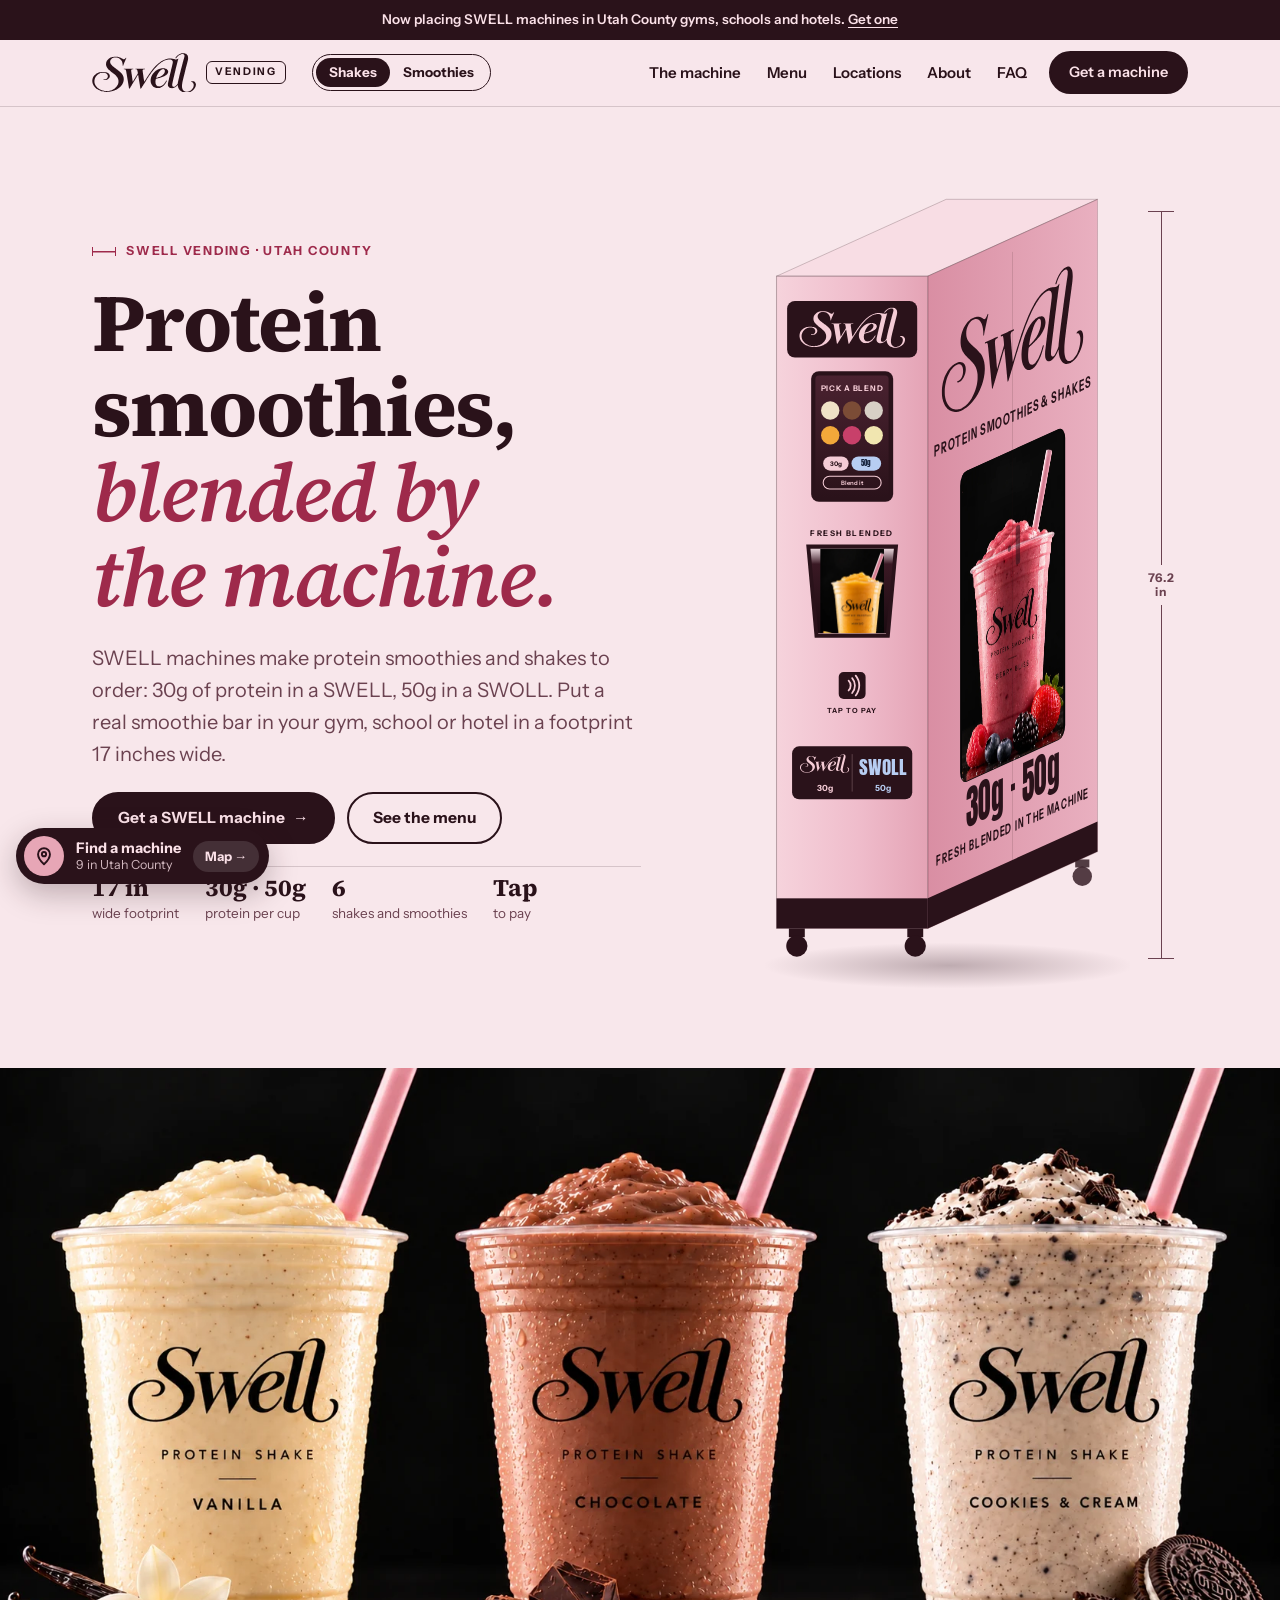
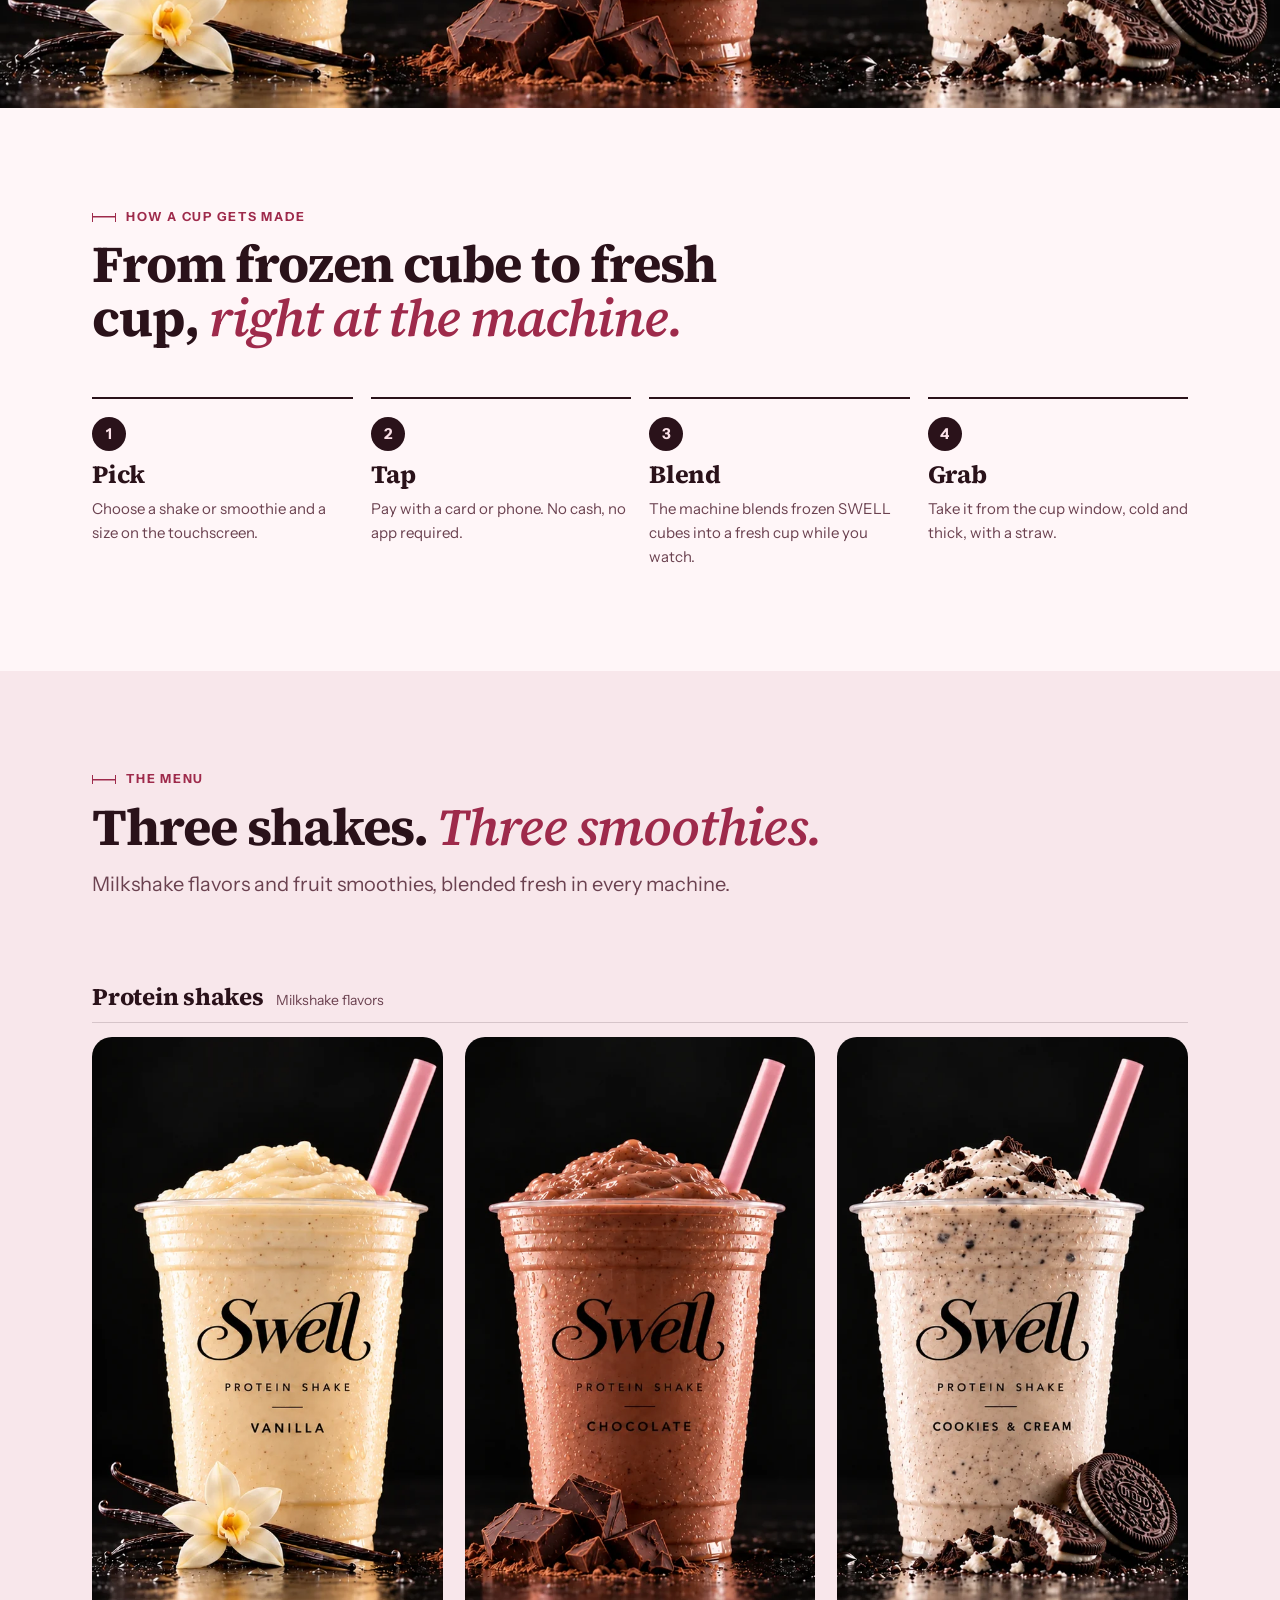
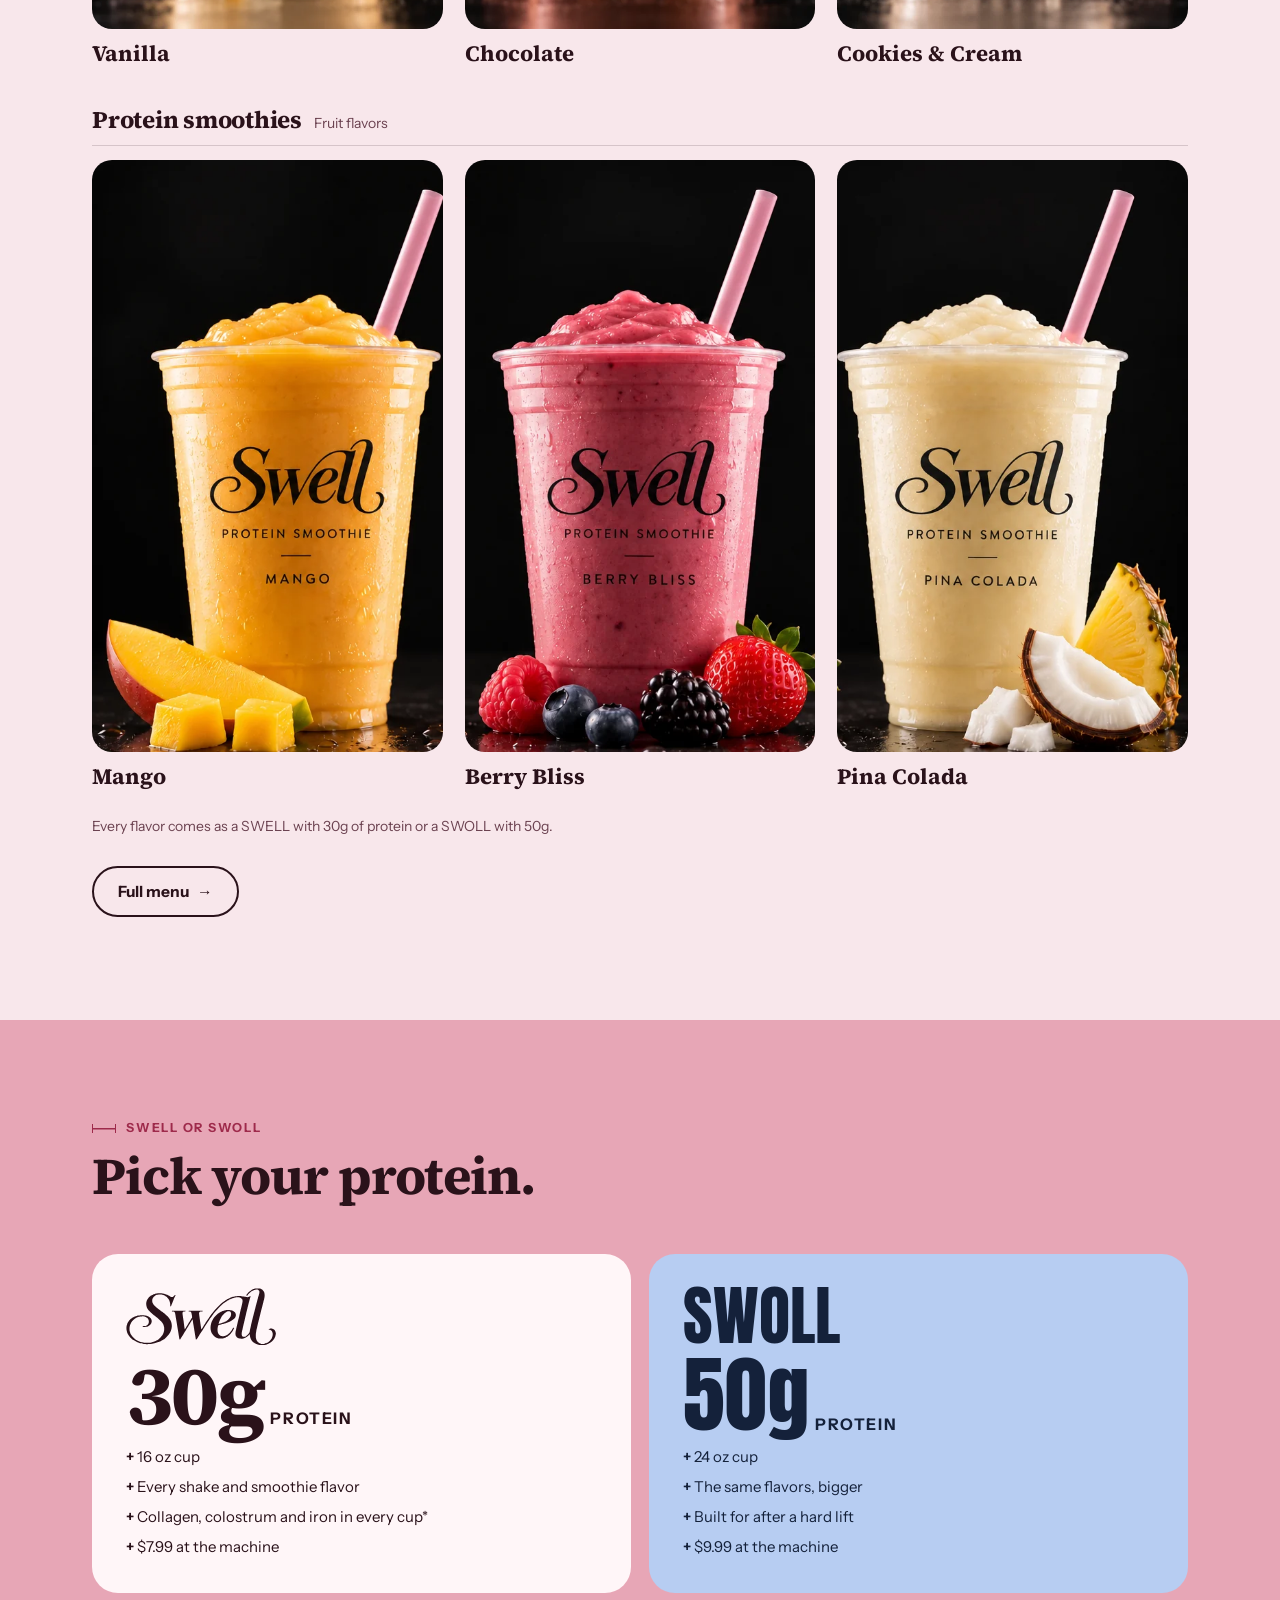
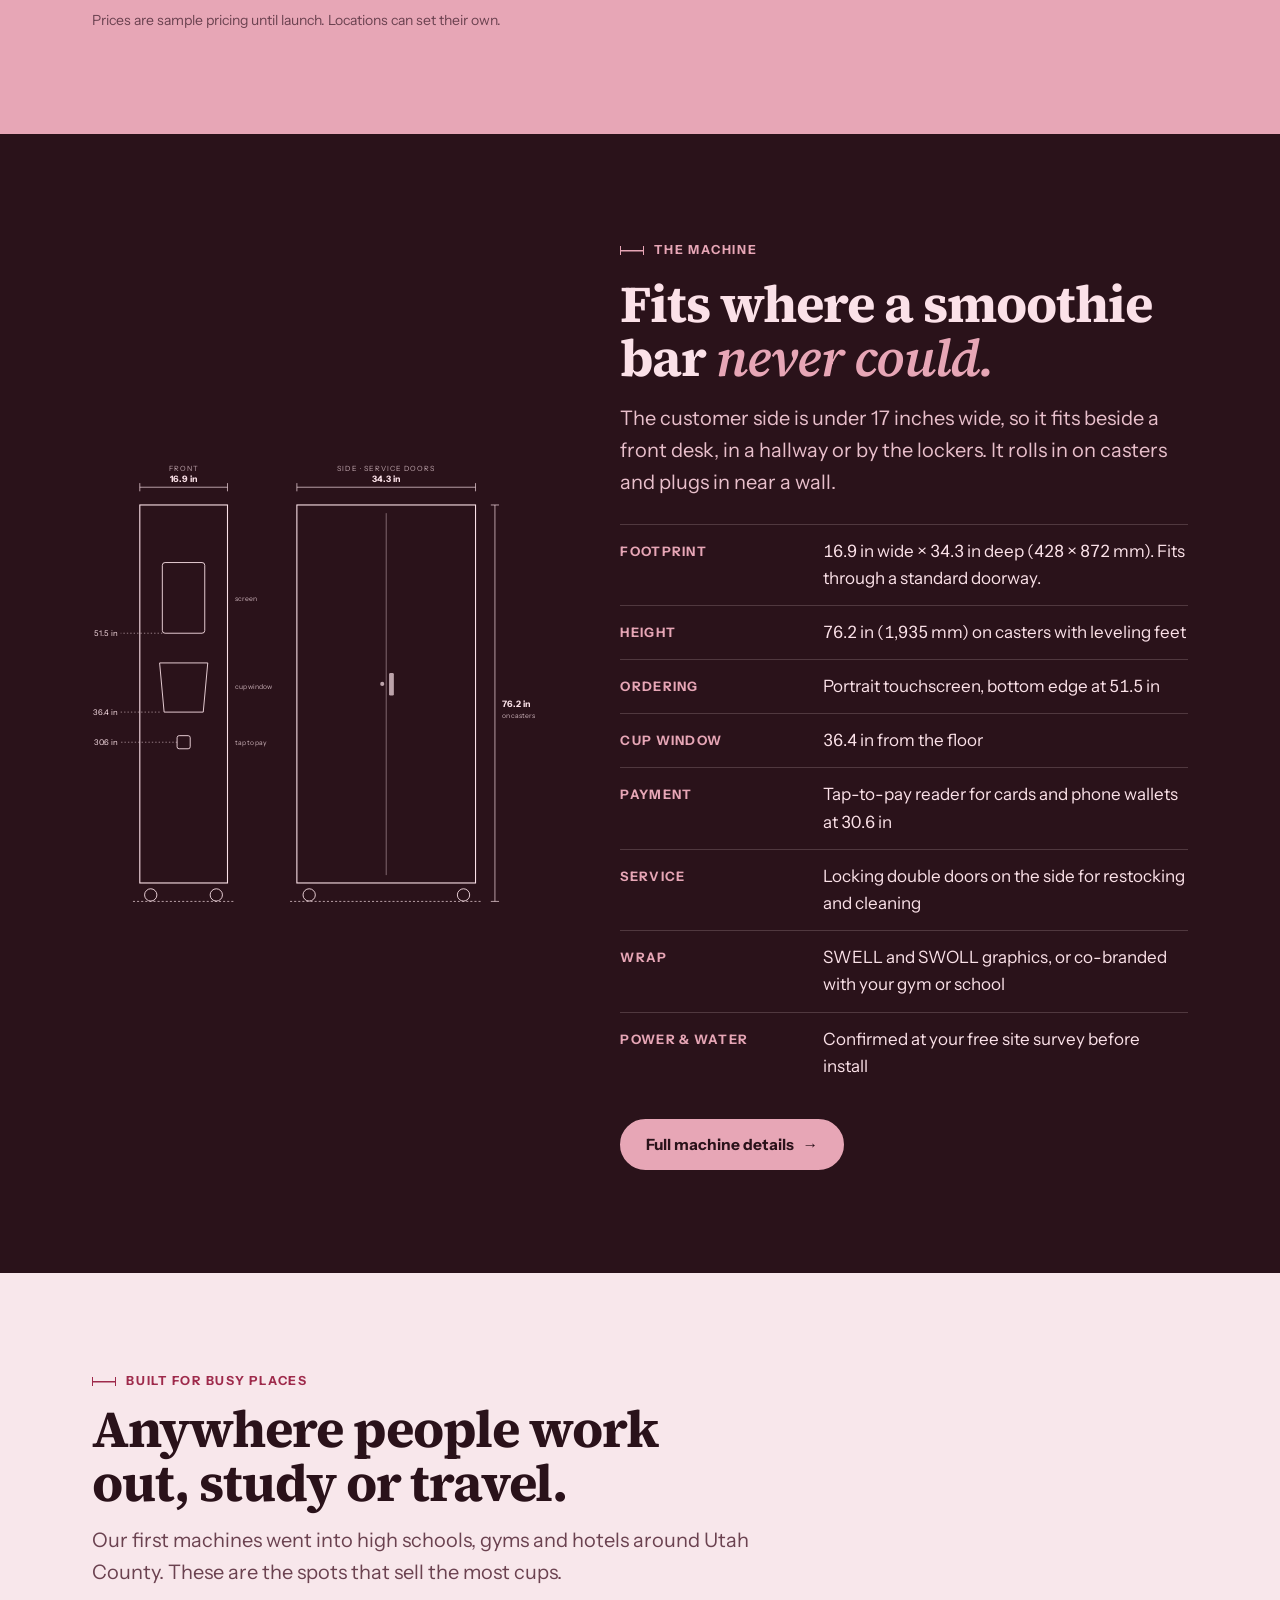
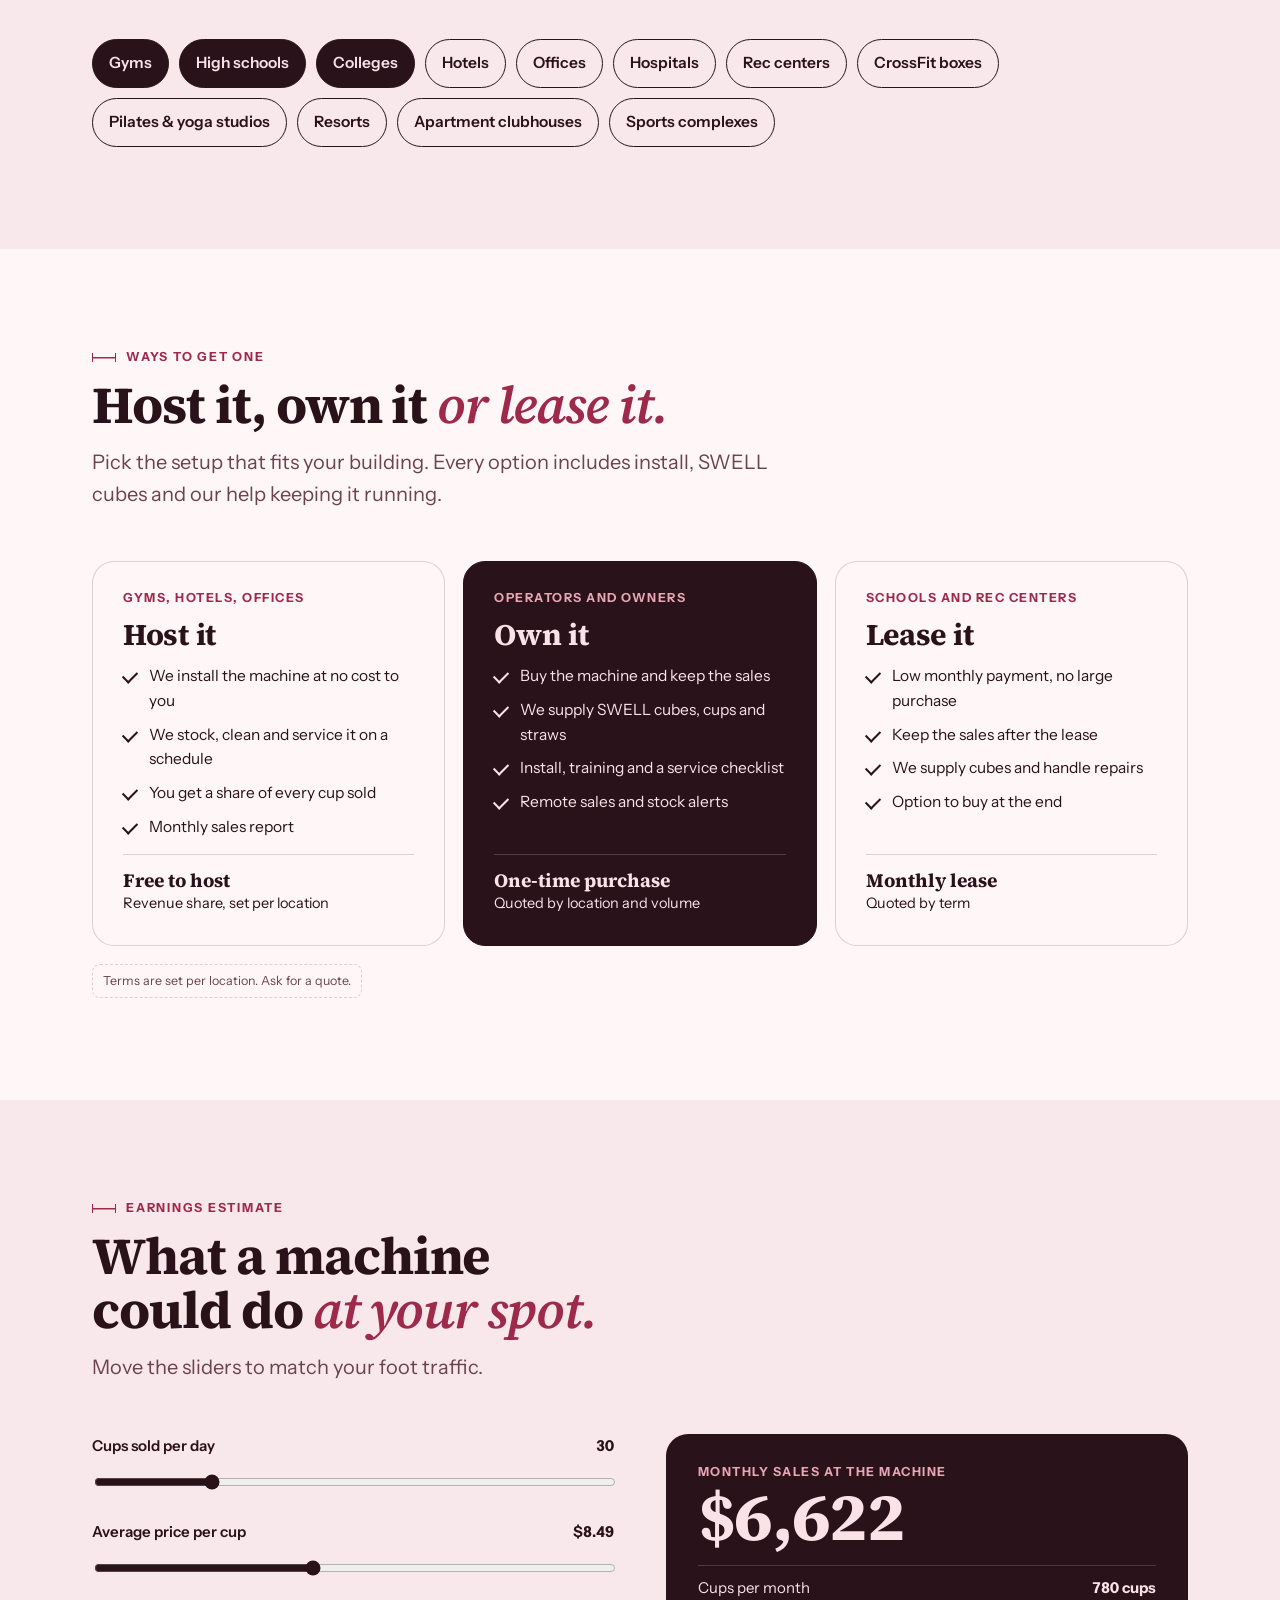
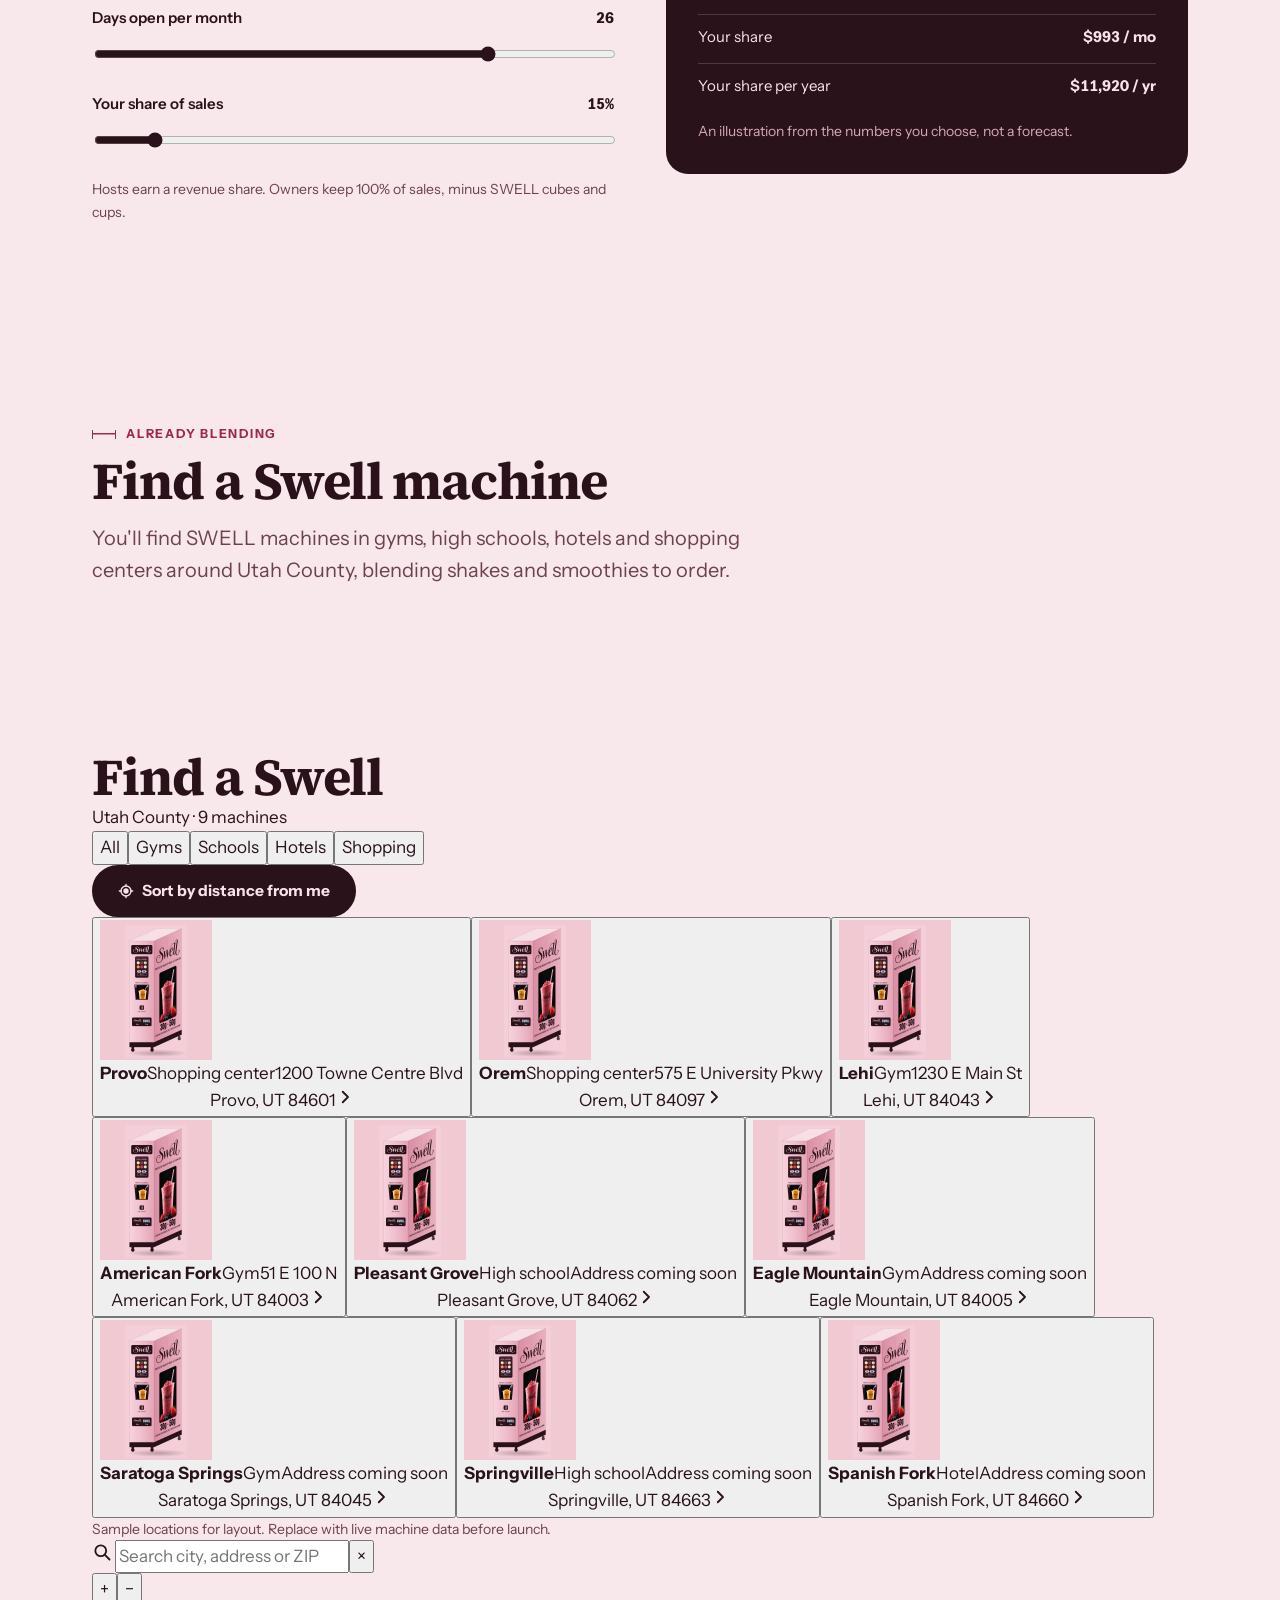
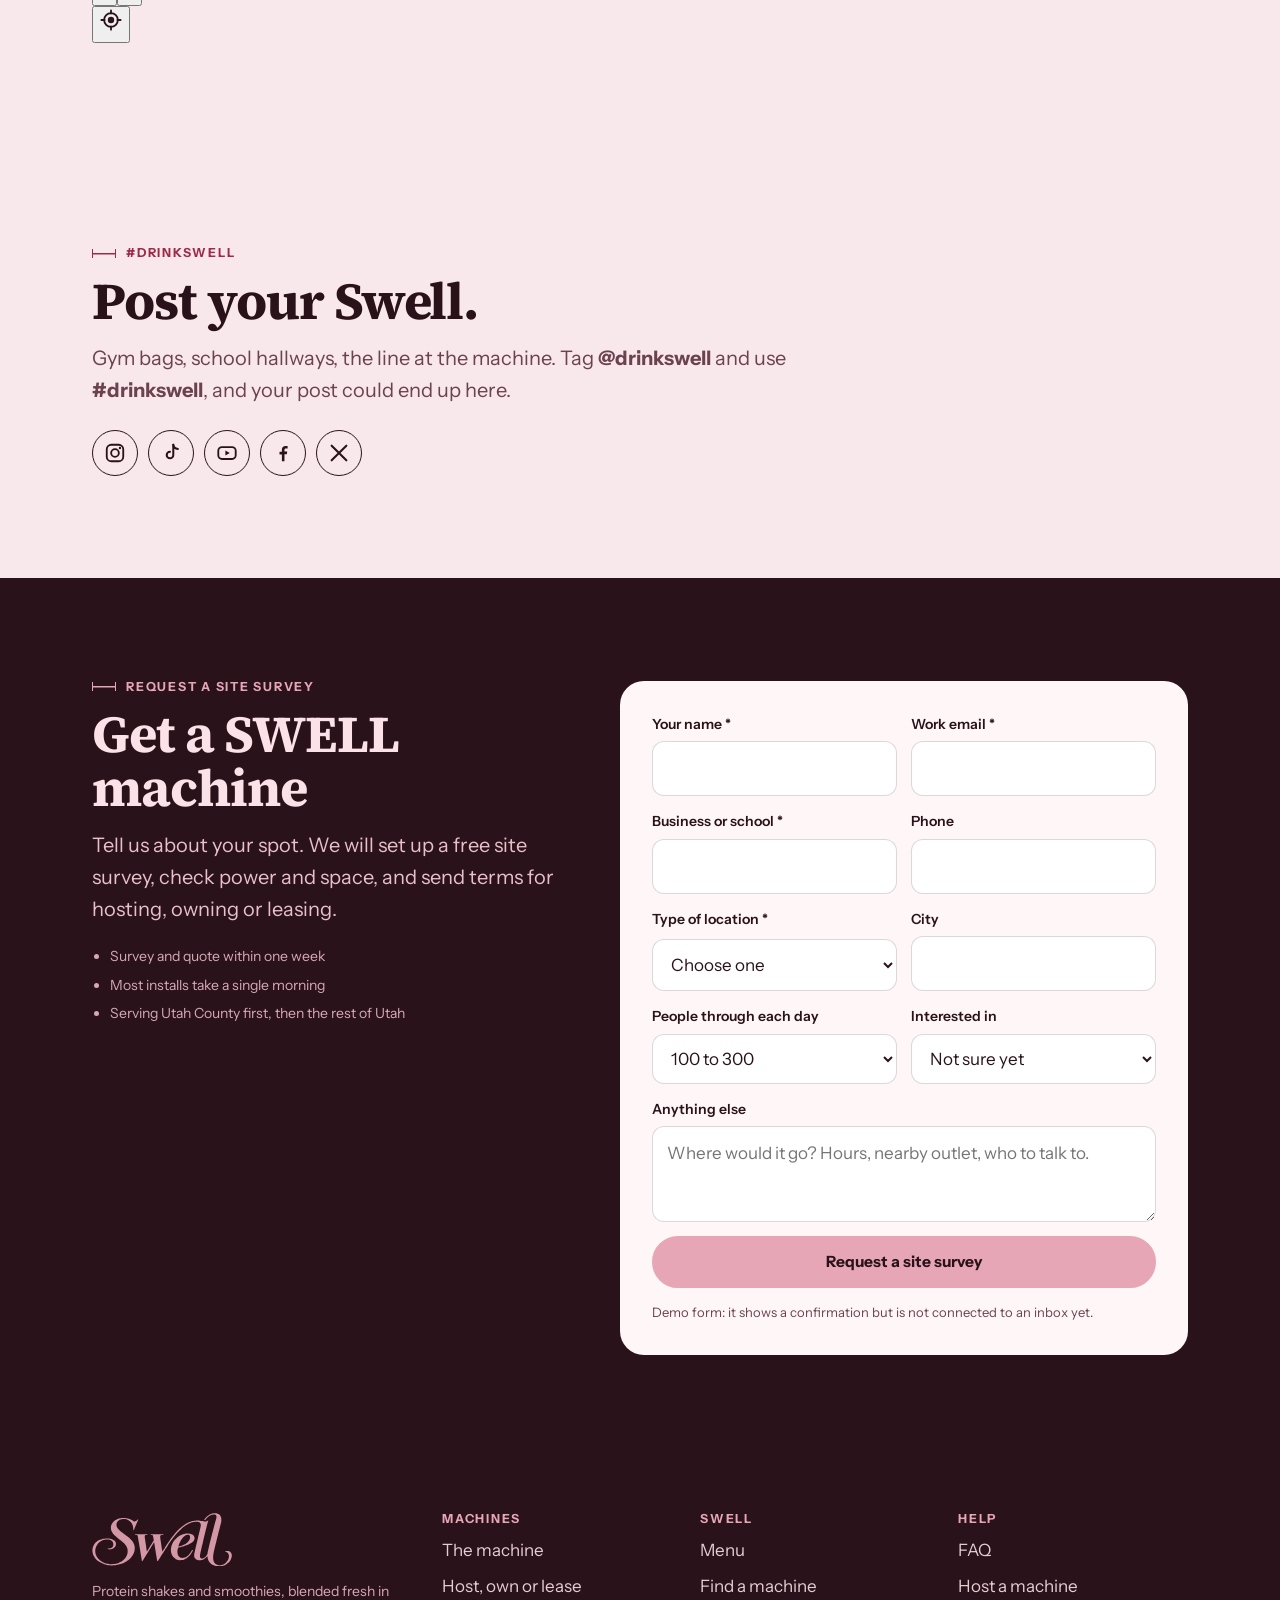
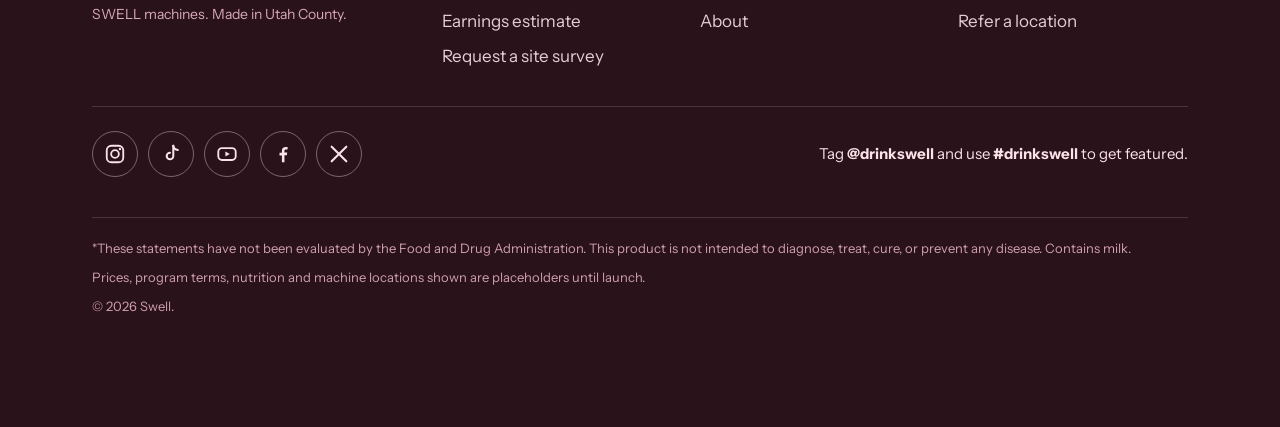
==== commit 38b47d2e: "Add files via upload" ====
--- a/index.html
+++ b/index.html
@@ -301,10 +301,27 @@
 </div>
 </div></section>
 
-<section class="band-blush"><div class="wrap">
-  <div class="sec-head"><p class="eyebrow">Already blending</p><h2>Find a SWELL machine near you.</h2></div>
-  <ul class="locs"><li class="loc" data-type="shopping"><p class="type">Shopping center</p><h3>Provo</h3><address>1200 Towne Centre Blvd<br>Provo, UT 84601</address><a href="https://www.google.com/maps/dir/?api=1&amp;destination=1200+Towne+Centre+Blvd,+Provo,+UT+84601" target="_blank" rel="noopener">Directions</a></li><li class="loc" data-type="shopping"><p class="type">Shopping center</p><h3>Orem</h3><address>575 E University Pkwy<br>Orem, UT 84097</address><a href="https://www.google.com/maps/dir/?api=1&amp;destination=575+E+University+Pkwy,+Orem,+UT+84097" target="_blank" rel="noopener">Directions</a></li><li class="loc" data-type="gym"><p class="type">Gym</p><h3>Lehi</h3><address>1230 E Main St<br>Lehi, UT 84043</address><a href="https://www.google.com/maps/dir/?api=1&amp;destination=1230+E+Main+St,+Lehi,+UT+84043" target="_blank" rel="noopener">Directions</a></li></ul>
-  <p style="margin-top:22px"><a class="btn ghost arrow" href="locations.html">All locations</a></p>
+<section class="mach-intro" id="machines"><div class="wrap"><div class="sec-head"><p class="eyebrow">Already blending</p><h2>Find a Swell machine</h2><p class="lead">You'll find SWELL machines in gyms, high schools, hotels and shopping centers around Utah County, blending shakes and smoothies to order.</p></div></div></section>
+<section style="padding-top:10px" id="find" class="find-sec"><div class="wrap">
+<link rel="stylesheet" href="vendor/maplibre-gl.css">
+<div class="finder2">
+  <div class="fside">
+    <div class="fhead"><h2>Find a Swell</h2><p>Utah County · <span id="fcount">9</span> machines</p></div>
+    <div class="ffilters filters" role="group" aria-label="Location type"><button type="button" class="press" aria-pressed="true" data-mf="all">All</button><button type="button" class="press" aria-pressed="false" data-mf="gym">Gyms</button><button type="button" class="press" aria-pressed="false" data-mf="school">Schools</button><button type="button" class="press" aria-pressed="false" data-mf="hotel">Hotels</button><button type="button" class="press" aria-pressed="false" data-mf="shopping">Shopping</button></div>
+    <button type="button" class="btn sm alt flocate" id="flocate2"><svg viewBox="0 0 24 24" width="16" height="16" aria-hidden="true"><circle cx="12" cy="12" r="4" fill="currentColor"/><path d="M12 2v3M12 19v3M2 12h3M19 12h3" stroke="currentColor" stroke-width="2" stroke-linecap="round"/><circle cx="12" cy="12" r="7.5" fill="none" stroke="currentColor" stroke-width="2"/></svg>Sort by distance from me</button>
+    <div class="flist" id="flist"><button type="button" class="mloc" data-id="provo" data-type="shopping" data-q="provo 1200 towne centre blvd provo, ut 84601 shopping center"><img src="img/machine_thumb.webp" alt="Swell vending machine in Provo" width="112" height="140" loading="lazy"><span class="mt"><b>Provo</b><span class="dist" data-venue="Shopping center">Shopping center</span><span class="addr">1200 Towne Centre Blvd<br>Provo, UT 84601</span></span><svg class="chev" viewBox="0 0 24 24" width="18" height="18" aria-hidden="true"><path d="m9 5 7 7-7 7" fill="none" stroke="currentColor" stroke-width="2.4" stroke-linecap="round" stroke-linejoin="round"/></svg></button><button type="button" class="mloc" data-id="orem" data-type="shopping" data-q="orem 575 e university pkwy orem, ut 84097 shopping center"><img src="img/machine_thumb.webp" alt="Swell vending machine in Orem" width="112" height="140" loading="lazy"><span class="mt"><b>Orem</b><span class="dist" data-venue="Shopping center">Shopping center</span><span class="addr">575 E University Pkwy<br>Orem, UT 84097</span></span><svg class="chev" viewBox="0 0 24 24" width="18" height="18" aria-hidden="true"><path d="m9 5 7 7-7 7" fill="none" stroke="currentColor" stroke-width="2.4" stroke-linecap="round" stroke-linejoin="round"/></svg></button><button type="button" class="mloc" data-id="lehi" data-type="gym" data-q="lehi 1230 e main st lehi, ut 84043 gym"><img src="img/machine_thumb.webp" alt="Swell vending machine in Lehi" width="112" height="140" loading="lazy"><span class="mt"><b>Lehi</b><span class="dist" data-venue="Gym">Gym</span><span class="addr">1230 E Main St<br>Lehi, UT 84043</span></span><svg class="chev" viewBox="0 0 24 24" width="18" height="18" aria-hidden="true"><path d="m9 5 7 7-7 7" fill="none" stroke="currentColor" stroke-width="2.4" stroke-linecap="round" stroke-linejoin="round"/></svg></button><button type="button" class="mloc" data-id="af" data-type="gym" data-q="american fork 51 e 100 n american fork, ut 84003 gym"><img src="img/machine_thumb.webp" alt="Swell vending machine in American Fork" width="112" height="140" loading="lazy"><span class="mt"><b>American Fork</b><span class="dist" data-venue="Gym">Gym</span><span class="addr">51 E 100 N<br>American Fork, UT 84003</span></span><svg class="chev" viewBox="0 0 24 24" width="18" height="18" aria-hidden="true"><path d="m9 5 7 7-7 7" fill="none" stroke="currentColor" stroke-width="2.4" stroke-linecap="round" stroke-linejoin="round"/></svg></button><button type="button" class="mloc" data-id="pg" data-type="school" data-q="pleasant grove address coming soon pleasant grove, ut 84062 high school"><img src="img/machine_thumb.webp" alt="Swell vending machine in Pleasant Grove" width="112" height="140" loading="lazy"><span class="mt"><b>Pleasant Grove</b><span class="dist" data-venue="High school">High school</span><span class="addr">Address coming soon<br>Pleasant Grove, UT 84062</span></span><svg class="chev" viewBox="0 0 24 24" width="18" height="18" aria-hidden="true"><path d="m9 5 7 7-7 7" fill="none" stroke="currentColor" stroke-width="2.4" stroke-linecap="round" stroke-linejoin="round"/></svg></button><button type="button" class="mloc" data-id="em" data-type="gym" data-q="eagle mountain address coming soon eagle mountain, ut 84005 gym"><img src="img/machine_thumb.webp" alt="Swell vending machine in Eagle Mountain" width="112" height="140" loading="lazy"><span class="mt"><b>Eagle Mountain</b><span class="dist" data-venue="Gym">Gym</span><span class="addr">Address coming soon<br>Eagle Mountain, UT 84005</span></span><svg class="chev" viewBox="0 0 24 24" width="18" height="18" aria-hidden="true"><path d="m9 5 7 7-7 7" fill="none" stroke="currentColor" stroke-width="2.4" stroke-linecap="round" stroke-linejoin="round"/></svg></button><button type="button" class="mloc" data-id="ss" data-type="gym" data-q="saratoga springs address coming soon saratoga springs, ut 84045 gym"><img src="img/machine_thumb.webp" alt="Swell vending machine in Saratoga Springs" width="112" height="140" loading="lazy"><span class="mt"><b>Saratoga Springs</b><span class="dist" data-venue="Gym">Gym</span><span class="addr">Address coming soon<br>Saratoga Springs, UT 84045</span></span><svg class="chev" viewBox="0 0 24 24" width="18" height="18" aria-hidden="true"><path d="m9 5 7 7-7 7" fill="none" stroke="currentColor" stroke-width="2.4" stroke-linecap="round" stroke-linejoin="round"/></svg></button><button type="button" class="mloc" data-id="sv" data-type="school" data-q="springville address coming soon springville, ut 84663 high school"><img src="img/machine_thumb.webp" alt="Swell vending machine in Springville" width="112" height="140" loading="lazy"><span class="mt"><b>Springville</b><span class="dist" data-venue="High school">High school</span><span class="addr">Address coming soon<br>Springville, UT 84663</span></span><svg class="chev" viewBox="0 0 24 24" width="18" height="18" aria-hidden="true"><path d="m9 5 7 7-7 7" fill="none" stroke="currentColor" stroke-width="2.4" stroke-linecap="round" stroke-linejoin="round"/></svg></button><button type="button" class="mloc" data-id="sf" data-type="hotel" data-q="spanish fork address coming soon spanish fork, ut 84660 hotel"><img src="img/machine_thumb.webp" alt="Swell vending machine in Spanish Fork" width="112" height="140" loading="lazy"><span class="mt"><b>Spanish Fork</b><span class="dist" data-venue="Hotel">Hotel</span><span class="addr">Address coming soon<br>Spanish Fork, UT 84660</span></span><svg class="chev" viewBox="0 0 24 24" width="18" height="18" aria-hidden="true"><path d="m9 5 7 7-7 7" fill="none" stroke="currentColor" stroke-width="2.4" stroke-linecap="round" stroke-linejoin="round"/></svg></button></div>
+    <p class="small fnote">Sample locations for layout. Replace with live machine data before launch.</p>
+  </div>
+  <div class="fmapwrap">
+    <div id="fmap" data-lib="vendor/maplibre-gl.js" role="region" aria-label="Map of Swell vending machines in Utah County"></div>
+    <form class="fsearch" id="fsearch" role="search"><svg viewBox="0 0 24 24" width="20" height="20" aria-hidden="true"><circle cx="10.5" cy="10.5" r="6.5" fill="none" stroke="currentColor" stroke-width="2.2"/><path d="M15.5 15.5 21 21" stroke="currentColor" stroke-width="2.2" stroke-linecap="round"/></svg>
+      <label class="sr" for="fq">Search by city, address or ZIP</label><input id="fq" type="search" placeholder="Search city, address or ZIP" autocomplete="off"><button type="button" id="fclear" aria-label="Clear search">×</button></form>
+    <div class="fctl"><button type="button" id="fzin" aria-label="Zoom in">+</button><button type="button" id="fzout" aria-label="Zoom out">−</button></div>
+    <button type="button" class="fctl fme" id="flocate" aria-label="Show my location"><svg viewBox="0 0 24 24" width="22" height="22" aria-hidden="true"><circle cx="12" cy="12" r="3.5" fill="currentColor"/><circle cx="12" cy="12" r="7.5" fill="none" stroke="currentColor" stroke-width="2"/><path d="M12 1.5v3.5M12 19v3.5M1.5 12H5M19 12h3.5" stroke="currentColor" stroke-width="2" stroke-linecap="round"/></svg></button>
+    <p class="fnotiles" hidden>The map couldn't load here. The list still works, and Directions opens Google Maps.</p>
+  </div>
+</div>
+<script type="application/json" id="mdata">[{"id": "provo", "city": "Provo", "type": "shopping", "address": "1200 Towne Centre Blvd", "csz": "Provo, UT 84601", "lat": 40.2173, "lng": -111.6646, "venue": "Shopping center", "photo": "img/machine_thumb.webp"}, {"id": "orem", "city": "Orem", "type": "shopping", "address": "575 E University Pkwy", "csz": "Orem, UT 84097", "lat": 40.2767, "lng": -111.6829, "venue": "Shopping center", "photo": "img/machine_thumb.webp"}, {"id": "lehi", "city": "Lehi", "type": "gym", "address": "1230 E Main St", "csz": "Lehi, UT 84043", "lat": 40.3887, "lng": -111.8279, "venue": "Gym", "photo": "img/machine_thumb.webp"}, {"id": "af", "city": "American Fork", "type": "gym", "address": "51 E 100 N", "csz": "American Fork, UT 84003", "lat": 40.3786, "lng": -111.7946, "venue": "Gym", "photo": "img/machine_thumb.webp"}, {"id": "pg", "city": "Pleasant Grove", "type": "school", "address": "Address coming soon", "csz": "Pleasant Grove, UT 84062", "lat": 40.364, "lng": -111.738, "venue": "High school", "photo": "img/machine_thumb.webp"}, {"id": "em", "city": "Eagle Mountain", "type": "gym", "address": "Address coming soon", "csz": "Eagle Mountain, UT 84005", "lat": 40.3141, "lng": -112.0069, "venue": "Gym", "photo": "img/machine_thumb.webp"}, {"id": "ss", "city": "Saratoga Springs", "type": "gym", "address": "Address coming soon", "csz": "Saratoga Springs, UT 84045", "lat": 40.3492, "lng": -111.9047, "venue": "Gym", "photo": "img/machine_thumb.webp"}, {"id": "sv", "city": "Springville", "type": "school", "address": "Address coming soon", "csz": "Springville, UT 84663", "lat": 40.1652, "lng": -111.6107, "venue": "High school", "photo": "img/machine_thumb.webp"}, {"id": "sf", "city": "Spanish Fork", "type": "hotel", "address": "Address coming soon", "csz": "Spanish Fork, UT 84660", "lat": 40.115, "lng": -111.655, "venue": "Hotel", "photo": "img/machine_thumb.webp"}]</script>
 </div></section>
 
 <section class="drinkswell"><div class="wrap">
@@ -363,7 +380,8 @@
     <p>© <span id="yr">2026</span> Swell.</p>
   </div>
 </div></footer>
-<nav class="mbar-nav" aria-label="Find a Swell machine"><a class="mbar" href="locations.html"><i><svg viewBox="0 0 24 24" width="22" height="22" fill="none" stroke="currentColor" stroke-width="2.1" stroke-linecap="round" stroke-linejoin="round" aria-hidden="true"><path d="M12 21s-6.5-6-6.5-11a6.5 6.5 0 0 1 13 0c0 5-6.5 11-6.5 11z"/><circle cx="12" cy="10" r="2.3"/></svg></i><span class="p"><b>Find a machine</b><span>9 in Utah County</span></span><span class="go" aria-hidden="true">Map <span>→</span></span></a></nav>
+<nav class="mbar-nav" aria-label="Find a Swell machine"><a class="mbar pre" id="mbar" href="index.html#find"><i><svg viewBox="0 0 24 24" width="22" height="22" fill="none" stroke="currentColor" stroke-width="2.1" stroke-linecap="round" stroke-linejoin="round" aria-hidden="true"><path d="M12 21s-6.5-6-6.5-11a6.5 6.5 0 0 1 13 0c0 5-6.5 11-6.5 11z"/><circle cx="12" cy="10" r="2.3"/></svg></i><span class="p"><b>Find a machine</b><span id="mb-s">9 in Utah County</span></span><span class="go" aria-hidden="true">Map <span>→</span></span></a></nav>
+<div class="toast" id="toast" role="status" aria-live="polite"></div>
 <script src="js/site.js"></script>
 </body>
 </html>
--- a/css/site.css
+++ b/css/site.css
@@ -324,3 +324,71 @@
 .note-chip { display: inline-block; font-size: 12.5px; color: var(--muted); padding: 6px 10px; border: 1px dashed var(--line); border-radius: 8px; }
 .band-ink .note-chip { color: #d7a9b6; border-color: rgba(251, 225, 232, .3); }
 .site-foot .small { color: #d7a9b6; }
+
+/* ---- smoothie line theme (header toggle), as on the main Swell site ---- */
+html[data-line="smoothies"] {
+  --paper: #fbf0cf; --blush: #f0d47e; --blush-2: #f7e3a2; --card: #fffaea;
+  --ink: #2a1f0e; --ink-2: #4a3818; --muted: #5c4a22; --rose: #8a5a10; --on-ink: #fdf2bf;
+  --line: rgba(42, 31, 14, .16);
+}
+html { transition: background-color .3s ease; }
+html[data-line="smoothies"] .top { background: rgba(251, 240, 207, .92); }
+html[data-line="smoothies"] .band-ink .lead, html[data-line="smoothies"] .band-ink .prose p { color: #ecdca6; }
+html[data-line="smoothies"] .band-ink .small, html[data-line="smoothies"] .site-foot .small, html[data-line="smoothies"] .site-foot .fine { color: #d9c88e; }
+html[data-line="smoothies"] .band-ink h2 em { color: var(--blush); }
+
+/* announcement bar */
+.announce { background: var(--ink); color: var(--on-ink); font-size: 13.5px; font-weight: 600; text-align: center; }
+.announce .wrap { padding-block: 9px; }
+.announce a { color: inherit; text-decoration: underline; text-underline-offset: 3px; }
+
+/* Shakes / Smoothies toggle */
+.linetog { display: inline-flex; padding: 3px; border-radius: 999px; border: 1.5px solid var(--ink); background: transparent; margin-left: 6px; }
+.linetog button { border: 0; background: transparent; padding: 8px 13px; border-radius: 999px; font: 700 13.5px/1 var(--body); color: var(--ink); cursor: pointer; }
+.linetog button[aria-pressed="true"] { background: var(--ink); color: var(--on-ink); }
+@media (max-width: 920px) { .linetog { margin-left: auto; } .menu-btn { margin-left: 8px; } }
+@media (max-width: 400px) { .linetog button { padding: 8px 10px; font-size: 12.5px; } .brand .tag { display: none; } }
+
+/* photo band */
+.photo-band { background: #050505; padding-block: 0; }
+.photo-band .wrap { padding-left: 0; padding-right: 0; max-width: 1400px; }
+.photo-band img { width: 100%; height: auto; max-height: 640px; object-fit: cover; }
+html[data-line="shakes"] [data-line-show="smoothies"], html[data-line="smoothies"] [data-line-show="shakes"] { display: none; }
+
+/* menu with real cup photos */
+.menu-lines { display: grid; gap: 8px; }
+.menu-lines .cups { grid-template-columns: repeat(3, minmax(0, 1fr)); gap: clamp(12px, 2vw, 22px); }
+.menu-lines .cups li { justify-items: start; text-align: left; gap: 6px; }
+.menu-lines .photo { width: 100%; aspect-ratio: 557 / 941; border-radius: 20px; overflow: hidden; background: #050505; }
+.menu-lines .photo img { width: 100%; height: 100%; object-fit: cover; transition: transform .5s cubic-bezier(.2, .8, .2, 1); }
+.menu-lines li:hover .photo img { transform: scale(1.04); }
+.menu-lines .cups b { font-size: 22px; margin-top: 6px; }
+.menu-lines .sizes-note { margin-top: 18px; }
+html[data-line="smoothies"] .menu-lines .line[data-line-group="smoothies"] { order: -1; }
+@media (max-width: 560px) { .menu-lines .cups { grid-template-columns: repeat(3, minmax(0, 1fr)); gap: 8px; } .menu-lines .cups b { font-size: 15px; } .menu-lines .cups span { font-size: 12.5px; } .menu-lines .photo { border-radius: 12px; } }
+
+/* sizes without photos */
+.size { grid-template-columns: minmax(0, 1fr); }
+
+/* social icons */
+.social { list-style: none; margin: 0; padding: 0; display: flex; flex-wrap: wrap; gap: 10px; }
+.social a { display: grid; place-items: center; width: 46px; height: 46px; border-radius: 50%; border: 1.5px solid currentColor; text-decoration: none; transition: transform .15s ease, background .15s ease; }
+.social a:hover { transform: translateY(-2px); }
+.drinkswell .social a:hover { background: var(--ink); color: var(--on-ink); border-color: var(--ink); }
+.fsocial { display: flex; flex-wrap: wrap; align-items: center; justify-content: space-between; gap: 16px; margin-top: 36px; padding-top: 24px; border-top: 1px solid rgba(251, 225, 232, .16); }
+.fsocial .social a { opacity: 1; color: var(--on-ink); border-color: rgba(251, 225, 232, .4); }
+.fsocial .social a:hover { background: var(--blush); color: var(--ink); border-color: var(--blush); text-decoration: none; }
+.fsocial p { font-size: 15px; }
+.foot-brand .logo { width: 140px; }
+.drinkswell .sec-head { margin-bottom: 24px; }
+
+/* floating Find a machine bar */
+.mbar-nav { position: fixed; z-index: 40; left: max(16px, env(safe-area-inset-left, 0px)); bottom: calc(16px + env(safe-area-inset-bottom, 0px)); }
+.mbar { display: flex; align-items: center; gap: 12px; padding: 8px 10px 8px 8px; border-radius: 999px; background: var(--ink); color: var(--on-ink); text-decoration: none; box-shadow: 0 10px 30px rgba(42, 18, 26, .28); }
+.mbar i { display: grid; place-items: center; width: 40px; height: 40px; border-radius: 50%; background: var(--blush); color: var(--ink); }
+.mbar .p { display: grid; line-height: 1.2; font-size: 12.5px; }
+.mbar .p b { font-size: 14.5px; }
+.mbar .p span { opacity: .8; }
+.mbar .go { font: 700 13px/1 var(--body); padding: 9px 12px; border-radius: 999px; background: rgba(255, 255, 255, .12); }
+.site-foot { padding-bottom: 110px; }
+.site-foot .social { display: flex; gap: 10px; }
--- a/vendor/maplibre-gl.css
+++ b/vendor/maplibre-gl.css
@@ -0,0 +1 @@
+.maplibregl-map{font:12px/20px Helvetica Neue,Arial,Helvetica,sans-serif;overflow:hidden;position:relative;-webkit-tap-highlight-color:rgb(0 0 0/0)}.maplibregl-canvas{left:0;position:absolute;top:0}.maplibregl-map:fullscreen{height:100%;width:100%}.maplibregl-ctrl-group button.maplibregl-ctrl-compass{touch-action:none}.maplibregl-canvas-container.maplibregl-interactive,.maplibregl-ctrl-group button.maplibregl-ctrl-compass{cursor:grab;-webkit-user-select:none;-moz-user-select:none;user-select:none}.maplibregl-canvas-container.maplibregl-interactive.maplibregl-track-pointer{cursor:pointer}.maplibregl-canvas-container.maplibregl-interactive:active,.maplibregl-ctrl-group button.maplibregl-ctrl-compass:active{cursor:grabbing}.maplibregl-canvas-container.maplibregl-touch-zoom-rotate,.maplibregl-canvas-container.maplibregl-touch-zoom-rotate .maplibregl-canvas{touch-action:pan-x pan-y}.maplibregl-canvas-container.maplibregl-touch-drag-pan,.maplibregl-canvas-container.maplibregl-touch-drag-pan .maplibregl-canvas{touch-action:pinch-zoom}.maplibregl-canvas-container.maplibregl-touch-zoom-rotate.maplibregl-touch-drag-pan,.maplibregl-canvas-container.maplibregl-touch-zoom-rotate.maplibregl-touch-drag-pan .maplibregl-canvas{touch-action:none}.maplibregl-canvas-container.maplibregl-touch-drag-pan.maplibregl-cooperative-gestures,.maplibregl-canvas-container.maplibregl-touch-drag-pan.maplibregl-cooperative-gestures .maplibregl-canvas{touch-action:pan-x pan-y}.maplibregl-ctrl-bottom-left,.maplibregl-ctrl-bottom-right,.maplibregl-ctrl-top-left,.maplibregl-ctrl-top-right{pointer-events:none;position:absolute;z-index:2}.maplibregl-ctrl-top-left{left:0;top:0}.maplibregl-ctrl-top-right{right:0;top:0}.maplibregl-ctrl-bottom-left{bottom:0;left:0}.maplibregl-ctrl-bottom-right{bottom:0;right:0}.maplibregl-ctrl{clear:both;pointer-events:auto;transform:translate(0)}.maplibregl-ctrl-top-left .maplibregl-ctrl{float:left;margin:10px 0 0 10px}.maplibregl-ctrl-top-right .maplibregl-ctrl{float:right;margin:10px 10px 0 0}.maplibregl-ctrl-bottom-left .maplibregl-ctrl{float:left;margin:0 0 10px 10px}.maplibregl-ctrl-bottom-right .maplibregl-ctrl{float:right;margin:0 10px 10px 0}.maplibregl-ctrl-group{background:#fff;border-radius:4px}.maplibregl-ctrl-group:not(:empty){box-shadow:0 0 0 2px rgba(0,0,0,.1)}@media (forced-colors:active){.maplibregl-ctrl-group:not(:empty){box-shadow:0 0 0 2px ButtonText}}.maplibregl-ctrl-group button{background-color:transparent;border:0;box-sizing:border-box;cursor:pointer;display:block;height:29px;outline:none;padding:0;width:29px}.maplibregl-ctrl-group button+button{border-top:1px solid #ddd}.maplibregl-ctrl button .maplibregl-ctrl-icon{background-position:50%;background-repeat:no-repeat;display:block;height:100%;width:100%}@media (forced-colors:active){.maplibregl-ctrl-icon{background-color:transparent}.maplibregl-ctrl-group button+button{border-top:1px solid ButtonText}}.maplibregl-ctrl button::-moz-focus-inner{border:0;padding:0}.maplibregl-ctrl-attrib-button:focus,.maplibregl-ctrl-group button:focus{box-shadow:0 0 2px 2px #0096ff}.maplibregl-ctrl button:disabled{cursor:not-allowed}.maplibregl-ctrl button:disabled .maplibregl-ctrl-icon{opacity:.25}.maplibregl-ctrl button:not(:disabled):hover{background-color:rgb(0 0 0/5%)}.maplibregl-ctrl-group button:focus:focus-visible{box-shadow:0 0 2px 2px #0096ff}.maplibregl-ctrl-group button:focus:not(:focus-visible){box-shadow:none}.maplibregl-ctrl-group button:focus:first-child{border-radius:4px 4px 0 0}.maplibregl-ctrl-group button:focus:last-child{border-radius:0 0 4px 4px}.maplibregl-ctrl-group button:focus:only-child{border-radius:inherit}.maplibregl-ctrl button.maplibregl-ctrl-zoom-out .maplibregl-ctrl-icon{background-image:url("data:image/svg+xml;charset=utf-8,%3Csvg xmlns='http://www.w3.org/2000/svg' width='29' height='29' fill='%23333' viewBox='0 0 29 29'%3E%3Cpath d='M10 13c-.75 0-1.5.75-1.5 1.5S9.25 16 10 16h9c.75 0 1.5-.75 1.5-1.5S19.75 13 19 13z'/%3E%3C/svg%3E")}.maplibregl-ctrl button.maplibregl-ctrl-zoom-in .maplibregl-ctrl-icon{background-image:url("data:image/svg+xml;charset=utf-8,%3Csvg xmlns='http://www.w3.org/2000/svg' width='29' height='29' fill='%23333' viewBox='0 0 29 29'%3E%3Cpath d='M14.5 8.5c-.75 0-1.5.75-1.5 1.5v3h-3c-.75 0-1.5.75-1.5 1.5S9.25 16 10 16h3v3c0 .75.75 1.5 1.5 1.5S16 19.75 16 19v-3h3c.75 0 1.5-.75 1.5-1.5S19.75 13 19 13h-3v-3c0-.75-.75-1.5-1.5-1.5'/%3E%3C/svg%3E")}@media (forced-colors:active){.maplibregl-ctrl button.maplibregl-ctrl-zoom-out .maplibregl-ctrl-icon{background-image:url("data:image/svg+xml;charset=utf-8,%3Csvg xmlns='http://www.w3.org/2000/svg' width='29' height='29' fill='%23fff' viewBox='0 0 29 29'%3E%3Cpath d='M10 13c-.75 0-1.5.75-1.5 1.5S9.25 16 10 16h9c.75 0 1.5-.75 1.5-1.5S19.75 13 19 13z'/%3E%3C/svg%3E")}.maplibregl-ctrl button.maplibregl-ctrl-zoom-in .maplibregl-ctrl-icon{background-image:url("data:image/svg+xml;charset=utf-8,%3Csvg xmlns='http://www.w3.org/2000/svg' width='29' height='29' fill='%23fff' viewBox='0 0 29 29'%3E%3Cpath d='M14.5 8.5c-.75 0-1.5.75-1.5 1.5v3h-3c-.75 0-1.5.75-1.5 1.5S9.25 16 10 16h3v3c0 .75.75 1.5 1.5 1.5S16 19.75 16 19v-3h3c.75 0 1.5-.75 1.5-1.5S19.75 13 19 13h-3v-3c0-.75-.75-1.5-1.5-1.5'/%3E%3C/svg%3E")}}@media (forced-colors:active) and (prefers-color-scheme:light){.maplibregl-ctrl button.maplibregl-ctrl-zoom-out .maplibregl-ctrl-icon{background-image:url("data:image/svg+xml;charset=utf-8,%3Csvg xmlns='http://www.w3.org/2000/svg' width='29' height='29' viewBox='0 0 29 29'%3E%3Cpath d='M10 13c-.75 0-1.5.75-1.5 1.5S9.25 16 10 16h9c.75 0 1.5-.75 1.5-1.5S19.75 13 19 13z'/%3E%3C/svg%3E")}.maplibregl-ctrl button.maplibregl-ctrl-zoom-in .maplibregl-ctrl-icon{background-image:url("data:image/svg+xml;charset=utf-8,%3Csvg xmlns='http://www.w3.org/2000/svg' width='29' height='29' viewBox='0 0 29 29'%3E%3Cpath d='M14.5 8.5c-.75 0-1.5.75-1.5 1.5v3h-3c-.75 0-1.5.75-1.5 1.5S9.25 16 10 16h3v3c0 .75.75 1.5 1.5 1.5S16 19.75 16 19v-3h3c.75 0 1.5-.75 1.5-1.5S19.75 13 19 13h-3v-3c0-.75-.75-1.5-1.5-1.5'/%3E%3C/svg%3E")}}.maplibregl-ctrl button.maplibregl-ctrl-fullscreen .maplibregl-ctrl-icon{background-image:url("data:image/svg+xml;charset=utf-8,%3Csvg xmlns='http://www.w3.org/2000/svg' width='29' height='29' fill='%23333' viewBox='0 0 29 29'%3E%3Cpath d='M24 16v5.5c0 1.75-.75 2.5-2.5 2.5H16v-1l3-1.5-4-5.5 1-1 5.5 4 1.5-3zM6 16l1.5 3 5.5-4 1 1-4 5.5 3 1.5v1H7.5C5.75 24 5 23.25 5 21.5V16zm7-11v1l-3 1.5 4 5.5-1 1-5.5-4L6 13H5V7.5C5 5.75 5.75 5 7.5 5zm11 2.5c0-1.75-.75-2.5-2.5-2.5H16v1l3 1.5-4 5.5 1 1 5.5-4 1.5 3h1z'/%3E%3C/svg%3E")}.maplibregl-ctrl button.maplibregl-ctrl-shrink .maplibregl-ctrl-icon{background-image:url("data:image/svg+xml;charset=utf-8,%3Csvg xmlns='http://www.w3.org/2000/svg' width='29' height='29' viewBox='0 0 29 29'%3E%3Cpath d='M18.5 16c-1.75 0-2.5.75-2.5 2.5V24h1l1.5-3 5.5 4 1-1-4-5.5 3-1.5v-1zM13 18.5c0-1.75-.75-2.5-2.5-2.5H5v1l3 1.5L4 24l1 1 5.5-4 1.5 3h1zm3-8c0 1.75.75 2.5 2.5 2.5H24v-1l-3-1.5L25 5l-1-1-5.5 4L17 5h-1zM10.5 13c1.75 0 2.5-.75 2.5-2.5V5h-1l-1.5 3L5 4 4 5l4 5.5L5 12v1z'/%3E%3C/svg%3E")}@media (forced-colors:active){.maplibregl-ctrl button.maplibregl-ctrl-fullscreen .maplibregl-ctrl-icon{background-image:url("data:image/svg+xml;charset=utf-8,%3Csvg xmlns='http://www.w3.org/2000/svg' width='29' height='29' fill='%23fff' viewBox='0 0 29 29'%3E%3Cpath d='M24 16v5.5c0 1.75-.75 2.5-2.5 2.5H16v-1l3-1.5-4-5.5 1-1 5.5 4 1.5-3zM6 16l1.5 3 5.5-4 1 1-4 5.5 3 1.5v1H7.5C5.75 24 5 23.25 5 21.5V16zm7-11v1l-3 1.5 4 5.5-1 1-5.5-4L6 13H5V7.5C5 5.75 5.75 5 7.5 5zm11 2.5c0-1.75-.75-2.5-2.5-2.5H16v1l3 1.5-4 5.5 1 1 5.5-4 1.5 3h1z'/%3E%3C/svg%3E")}.maplibregl-ctrl button.maplibregl-ctrl-shrink .maplibregl-ctrl-icon{background-image:url("data:image/svg+xml;charset=utf-8,%3Csvg xmlns='http://www.w3.org/2000/svg' width='29' height='29' fill='%23fff' viewBox='0 0 29 29'%3E%3Cpath d='M18.5 16c-1.75 0-2.5.75-2.5 2.5V24h1l1.5-3 5.5 4 1-1-4-5.5 3-1.5v-1zM13 18.5c0-1.75-.75-2.5-2.5-2.5H5v1l3 1.5L4 24l1 1 5.5-4 1.5 3h1zm3-8c0 1.75.75 2.5 2.5 2.5H24v-1l-3-1.5L25 5l-1-1-5.5 4L17 5h-1zM10.5 13c1.75 0 2.5-.75 2.5-2.5V5h-1l-1.5 3L5 4 4 5l4 5.5L5 12v1z'/%3E%3C/svg%3E")}}@media (forced-colors:active) and (prefers-color-scheme:light){.maplibregl-ctrl button.maplibregl-ctrl-fullscreen .maplibregl-ctrl-icon{background-image:url("data:image/svg+xml;charset=utf-8,%3Csvg xmlns='http://www.w3.org/2000/svg' width='29' height='29' viewBox='0 0 29 29'%3E%3Cpath d='M24 16v5.5c0 1.75-.75 2.5-2.5 2.5H16v-1l3-1.5-4-5.5 1-1 5.5 4 1.5-3zM6 16l1.5 3 5.5-4 1 1-4 5.5 3 1.5v1H7.5C5.75 24 5 23.25 5 21.5V16zm7-11v1l-3 1.5 4 5.5-1 1-5.5-4L6 13H5V7.5C5 5.75 5.75 5 7.5 5zm11 2.5c0-1.75-.75-2.5-2.5-2.5H16v1l3 1.5-4 5.5 1 1 5.5-4 1.5 3h1z'/%3E%3C/svg%3E")}.maplibregl-ctrl button.maplibregl-ctrl-shrink .maplibregl-ctrl-icon{background-image:url("data:image/svg+xml;charset=utf-8,%3Csvg xmlns='http://www.w3.org/2000/svg' width='29' height='29' viewBox='0 0 29 29'%3E%3Cpath d='M18.5 16c-1.75 0-2.5.75-2.5 2.5V24h1l1.5-3 5.5 4 1-1-4-5.5 3-1.5v-1zM13 18.5c0-1.75-.75-2.5-2.5-2.5H5v1l3 1.5L4 24l1 1 5.5-4 1.5 3h1zm3-8c0 1.75.75 2.5 2.5 2.5H24v-1l-3-1.5L25 5l-1-1-5.5 4L17 5h-1zM10.5 13c1.75 0 2.5-.75 2.5-2.5V5h-1l-1.5 3L5 4 4 5l4 5.5L5 12v1z'/%3E%3C/svg%3E")}}.maplibregl-ctrl button.maplibregl-ctrl-compass .maplibregl-ctrl-icon{background-image:url("data:image/svg+xml;charset=utf-8,%3Csvg xmlns='http://www.w3.org/2000/svg' width='29' height='29' fill='%23333' viewBox='0 0 29 29'%3E%3Cpath d='m10.5 14 4-8 4 8z'/%3E%3Cpath fill='%23ccc' d='m10.5 16 4 8 4-8z'/%3E%3C/svg%3E")}@media (forced-colors:active){.maplibregl-ctrl button.maplibregl-ctrl-compass .maplibregl-ctrl-icon{background-image:url("data:image/svg+xml;charset=utf-8,%3Csvg xmlns='http://www.w3.org/2000/svg' width='29' height='29' fill='%23fff' viewBox='0 0 29 29'%3E%3Cpath d='m10.5 14 4-8 4 8z'/%3E%3Cpath fill='%23ccc' d='m10.5 16 4 8 4-8z'/%3E%3C/svg%3E")}}@media (forced-colors:active) and (prefers-color-scheme:light){.maplibregl-ctrl button.maplibregl-ctrl-compass .maplibregl-ctrl-icon{background-image:url("data:image/svg+xml;charset=utf-8,%3Csvg xmlns='http://www.w3.org/2000/svg' width='29' height='29' viewBox='0 0 29 29'%3E%3Cpath d='m10.5 14 4-8 4 8z'/%3E%3Cpath fill='%23ccc' d='m10.5 16 4 8 4-8z'/%3E%3C/svg%3E")}}.maplibregl-ctrl button.maplibregl-ctrl-terrain .maplibregl-ctrl-icon{background-image:url("data:image/svg+xml;charset=utf-8,%3Csvg xmlns='http://www.w3.org/2000/svg' width='22' height='22' fill='%23333' viewBox='0 0 22 22'%3E%3Cpath d='m1.754 13.406 4.453-4.851 3.09 3.09 3.281 3.277.969-.969-3.309-3.312 3.844-4.121 6.148 6.886h1.082v-.855l-7.207-8.07-4.84 5.187L6.169 6.57l-5.48 5.965v.871ZM.688 16.844h20.625v1.375H.688Zm0 0'/%3E%3C/svg%3E")}.maplibregl-ctrl button.maplibregl-ctrl-terrain-enabled .maplibregl-ctrl-icon{background-image:url("data:image/svg+xml;charset=utf-8,%3Csvg xmlns='http://www.w3.org/2000/svg' width='22' height='22' fill='%2333b5e5' viewBox='0 0 22 22'%3E%3Cpath d='m1.754 13.406 4.453-4.851 3.09 3.09 3.281 3.277.969-.969-3.309-3.312 3.844-4.121 6.148 6.886h1.082v-.855l-7.207-8.07-4.84 5.187L6.169 6.57l-5.48 5.965v.871ZM.688 16.844h20.625v1.375H.688Zm0 0'/%3E%3C/svg%3E")}.maplibregl-ctrl button.maplibregl-ctrl-geolocate .maplibregl-ctrl-icon{background-image:url("data:image/svg+xml;charset=utf-8,%3Csvg xmlns='http://www.w3.org/2000/svg' width='29' height='29' fill='%23333' viewBox='0 0 20 20'%3E%3Cpath d='M10 4C9 4 9 5 9 5v.1A5 5 0 0 0 5.1 9H5s-1 0-1 1 1 1 1 1h.1A5 5 0 0 0 9 14.9v.1s0 1 1 1 1-1 1-1v-.1a5 5 0 0 0 3.9-3.9h.1s1 0 1-1-1-1-1-1h-.1A5 5 0 0 0 11 5.1V5s0-1-1-1m0 2.5a3.5 3.5 0 1 1 0 7 3.5 3.5 0 1 1 0-7'/%3E%3Ccircle cx='10' cy='10' r='2'/%3E%3C/svg%3E")}.maplibregl-ctrl button.maplibregl-ctrl-geolocate:disabled .maplibregl-ctrl-icon{background-image:url("data:image/svg+xml;charset=utf-8,%3Csvg xmlns='http://www.w3.org/2000/svg' width='29' height='29' fill='%23aaa' viewBox='0 0 20 20'%3E%3Cpath d='M10 4C9 4 9 5 9 5v.1A5 5 0 0 0 5.1 9H5s-1 0-1 1 1 1 1 1h.1A5 5 0 0 0 9 14.9v.1s0 1 1 1 1-1 1-1v-.1a5 5 0 0 0 3.9-3.9h.1s1 0 1-1-1-1-1-1h-.1A5 5 0 0 0 11 5.1V5s0-1-1-1m0 2.5a3.5 3.5 0 1 1 0 7 3.5 3.5 0 1 1 0-7'/%3E%3Ccircle cx='10' cy='10' r='2'/%3E%3Cpath fill='red' d='m14 5 1 1-9 9-1-1z'/%3E%3C/svg%3E")}.maplibregl-ctrl button.maplibregl-ctrl-geolocate.maplibregl-ctrl-geolocate-active .maplibregl-ctrl-icon{background-image:url("data:image/svg+xml;charset=utf-8,%3Csvg xmlns='http://www.w3.org/2000/svg' width='29' height='29' fill='%2333b5e5' viewBox='0 0 20 20'%3E%3Cpath d='M10 4C9 4 9 5 9 5v.1A5 5 0 0 0 5.1 9H5s-1 0-1 1 1 1 1 1h.1A5 5 0 0 0 9 14.9v.1s0 1 1 1 1-1 1-1v-.1a5 5 0 0 0 3.9-3.9h.1s1 0 1-1-1-1-1-1h-.1A5 5 0 0 0 11 5.1V5s0-1-1-1m0 2.5a3.5 3.5 0 1 1 0 7 3.5 3.5 0 1 1 0-7'/%3E%3Ccircle cx='10' cy='10' r='2'/%3E%3C/svg%3E")}.maplibregl-ctrl button.maplibregl-ctrl-geolocate.maplibregl-ctrl-geolocate-active-error .maplibregl-ctrl-icon{background-image:url("data:image/svg+xml;charset=utf-8,%3Csvg xmlns='http://www.w3.org/2000/svg' width='29' height='29' fill='%23e58978' viewBox='0 0 20 20'%3E%3Cpath d='M10 4C9 4 9 5 9 5v.1A5 5 0 0 0 5.1 9H5s-1 0-1 1 1 1 1 1h.1A5 5 0 0 0 9 14.9v.1s0 1 1 1 1-1 1-1v-.1a5 5 0 0 0 3.9-3.9h.1s1 0 1-1-1-1-1-1h-.1A5 5 0 0 0 11 5.1V5s0-1-1-1m0 2.5a3.5 3.5 0 1 1 0 7 3.5 3.5 0 1 1 0-7'/%3E%3Ccircle cx='10' cy='10' r='2'/%3E%3C/svg%3E")}.maplibregl-ctrl button.maplibregl-ctrl-geolocate.maplibregl-ctrl-geolocate-background .maplibregl-ctrl-icon{background-image:url("data:image/svg+xml;charset=utf-8,%3Csvg xmlns='http://www.w3.org/2000/svg' width='29' height='29' fill='%2333b5e5' viewBox='0 0 20 20'%3E%3Cpath d='M10 4C9 4 9 5 9 5v.1A5 5 0 0 0 5.1 9H5s-1 0-1 1 1 1 1 1h.1A5 5 0 0 0 9 14.9v.1s0 1 1 1 1-1 1-1v-.1a5 5 0 0 0 3.9-3.9h.1s1 0 1-1-1-1-1-1h-.1A5 5 0 0 0 11 5.1V5s0-1-1-1m0 2.5a3.5 3.5 0 1 1 0 7 3.5 3.5 0 1 1 0-7'/%3E%3C/svg%3E")}.maplibregl-ctrl button.maplibregl-ctrl-geolocate.maplibregl-ctrl-geolocate-background-error .maplibregl-ctrl-icon{background-image:url("data:image/svg+xml;charset=utf-8,%3Csvg xmlns='http://www.w3.org/2000/svg' width='29' height='29' fill='%23e54e33' viewBox='0 0 20 20'%3E%3Cpath d='M10 4C9 4 9 5 9 5v.1A5 5 0 0 0 5.1 9H5s-1 0-1 1 1 1 1 1h.1A5 5 0 0 0 9 14.9v.1s0 1 1 1 1-1 1-1v-.1a5 5 0 0 0 3.9-3.9h.1s1 0 1-1-1-1-1-1h-.1A5 5 0 0 0 11 5.1V5s0-1-1-1m0 2.5a3.5 3.5 0 1 1 0 7 3.5 3.5 0 1 1 0-7'/%3E%3C/svg%3E")}.maplibregl-ctrl button.maplibregl-ctrl-geolocate.maplibregl-ctrl-geolocate-waiting .maplibregl-ctrl-icon{animation:maplibregl-spin 2s linear infinite}@media (forced-colors:active){.maplibregl-ctrl button.maplibregl-ctrl-geolocate .maplibregl-ctrl-icon{background-image:url("data:image/svg+xml;charset=utf-8,%3Csvg xmlns='http://www.w3.org/2000/svg' width='29' height='29' fill='%23fff' viewBox='0 0 20 20'%3E%3Cpath d='M10 4C9 4 9 5 9 5v.1A5 5 0 0 0 5.1 9H5s-1 0-1 1 1 1 1 1h.1A5 5 0 0 0 9 14.9v.1s0 1 1 1 1-1 1-1v-.1a5 5 0 0 0 3.9-3.9h.1s1 0 1-1-1-1-1-1h-.1A5 5 0 0 0 11 5.1V5s0-1-1-1m0 2.5a3.5 3.5 0 1 1 0 7 3.5 3.5 0 1 1 0-7'/%3E%3Ccircle cx='10' cy='10' r='2'/%3E%3C/svg%3E")}.maplibregl-ctrl button.maplibregl-ctrl-geolocate:disabled .maplibregl-ctrl-icon{background-image:url("data:image/svg+xml;charset=utf-8,%3Csvg xmlns='http://www.w3.org/2000/svg' width='29' height='29' fill='%23999' viewBox='0 0 20 20'%3E%3Cpath d='M10 4C9 4 9 5 9 5v.1A5 5 0 0 0 5.1 9H5s-1 0-1 1 1 1 1 1h.1A5 5 0 0 0 9 14.9v.1s0 1 1 1 1-1 1-1v-.1a5 5 0 0 0 3.9-3.9h.1s1 0 1-1-1-1-1-1h-.1A5 5 0 0 0 11 5.1V5s0-1-1-1m0 2.5a3.5 3.5 0 1 1 0 7 3.5 3.5 0 1 1 0-7'/%3E%3Ccircle cx='10' cy='10' r='2'/%3E%3Cpath fill='red' d='m14 5 1 1-9 9-1-1z'/%3E%3C/svg%3E")}.maplibregl-ctrl button.maplibregl-ctrl-geolocate.maplibregl-ctrl-geolocate-active .maplibregl-ctrl-icon{background-image:url("data:image/svg+xml;charset=utf-8,%3Csvg xmlns='http://www.w3.org/2000/svg' width='29' height='29' fill='%2333b5e5' viewBox='0 0 20 20'%3E%3Cpath d='M10 4C9 4 9 5 9 5v.1A5 5 0 0 0 5.1 9H5s-1 0-1 1 1 1 1 1h.1A5 5 0 0 0 9 14.9v.1s0 1 1 1 1-1 1-1v-.1a5 5 0 0 0 3.9-3.9h.1s1 0 1-1-1-1-1-1h-.1A5 5 0 0 0 11 5.1V5s0-1-1-1m0 2.5a3.5 3.5 0 1 1 0 7 3.5 3.5 0 1 1 0-7'/%3E%3Ccircle cx='10' cy='10' r='2'/%3E%3C/svg%3E")}.maplibregl-ctrl button.maplibregl-ctrl-geolocate.maplibregl-ctrl-geolocate-active-error .maplibregl-ctrl-icon{background-image:url("data:image/svg+xml;charset=utf-8,%3Csvg xmlns='http://www.w3.org/2000/svg' width='29' height='29' fill='%23e58978' viewBox='0 0 20 20'%3E%3Cpath d='M10 4C9 4 9 5 9 5v.1A5 5 0 0 0 5.1 9H5s-1 0-1 1 1 1 1 1h.1A5 5 0 0 0 9 14.9v.1s0 1 1 1 1-1 1-1v-.1a5 5 0 0 0 3.9-3.9h.1s1 0 1-1-1-1-1-1h-.1A5 5 0 0 0 11 5.1V5s0-1-1-1m0 2.5a3.5 3.5 0 1 1 0 7 3.5 3.5 0 1 1 0-7'/%3E%3Ccircle cx='10' cy='10' r='2'/%3E%3C/svg%3E")}.maplibregl-ctrl button.maplibregl-ctrl-geolocate.maplibregl-ctrl-geolocate-background .maplibregl-ctrl-icon{background-image:url("data:image/svg+xml;charset=utf-8,%3Csvg xmlns='http://www.w3.org/2000/svg' width='29' height='29' fill='%2333b5e5' viewBox='0 0 20 20'%3E%3Cpath d='M10 4C9 4 9 5 9 5v.1A5 5 0 0 0 5.1 9H5s-1 0-1 1 1 1 1 1h.1A5 5 0 0 0 9 14.9v.1s0 1 1 1 1-1 1-1v-.1a5 5 0 0 0 3.9-3.9h.1s1 0 1-1-1-1-1-1h-.1A5 5 0 0 0 11 5.1V5s0-1-1-1m0 2.5a3.5 3.5 0 1 1 0 7 3.5 3.5 0 1 1 0-7'/%3E%3C/svg%3E")}.maplibregl-ctrl button.maplibregl-ctrl-geolocate.maplibregl-ctrl-geolocate-background-error .maplibregl-ctrl-icon{background-image:url("data:image/svg+xml;charset=utf-8,%3Csvg xmlns='http://www.w3.org/2000/svg' width='29' height='29' fill='%23e54e33' viewBox='0 0 20 20'%3E%3Cpath d='M10 4C9 4 9 5 9 5v.1A5 5 0 0 0 5.1 9H5s-1 0-1 1 1 1 1 1h.1A5 5 0 0 0 9 14.9v.1s0 1 1 1 1-1 1-1v-.1a5 5 0 0 0 3.9-3.9h.1s1 0 1-1-1-1-1-1h-.1A5 5 0 0 0 11 5.1V5s0-1-1-1m0 2.5a3.5 3.5 0 1 1 0 7 3.5 3.5 0 1 1 0-7'/%3E%3C/svg%3E")}}@media (forced-colors:active) and (prefers-color-scheme:light){.maplibregl-ctrl button.maplibregl-ctrl-geolocate .maplibregl-ctrl-icon{background-image:url("data:image/svg+xml;charset=utf-8,%3Csvg xmlns='http://www.w3.org/2000/svg' width='29' height='29' viewBox='0 0 20 20'%3E%3Cpath d='M10 4C9 4 9 5 9 5v.1A5 5 0 0 0 5.1 9H5s-1 0-1 1 1 1 1 1h.1A5 5 0 0 0 9 14.9v.1s0 1 1 1 1-1 1-1v-.1a5 5 0 0 0 3.9-3.9h.1s1 0 1-1-1-1-1-1h-.1A5 5 0 0 0 11 5.1V5s0-1-1-1m0 2.5a3.5 3.5 0 1 1 0 7 3.5 3.5 0 1 1 0-7'/%3E%3Ccircle cx='10' cy='10' r='2'/%3E%3C/svg%3E")}.maplibregl-ctrl button.maplibregl-ctrl-geolocate:disabled .maplibregl-ctrl-icon{background-image:url("data:image/svg+xml;charset=utf-8,%3Csvg xmlns='http://www.w3.org/2000/svg' width='29' height='29' fill='%23666' viewBox='0 0 20 20'%3E%3Cpath d='M10 4C9 4 9 5 9 5v.1A5 5 0 0 0 5.1 9H5s-1 0-1 1 1 1 1 1h.1A5 5 0 0 0 9 14.9v.1s0 1 1 1 1-1 1-1v-.1a5 5 0 0 0 3.9-3.9h.1s1 0 1-1-1-1-1-1h-.1A5 5 0 0 0 11 5.1V5s0-1-1-1m0 2.5a3.5 3.5 0 1 1 0 7 3.5 3.5 0 1 1 0-7'/%3E%3Ccircle cx='10' cy='10' r='2'/%3E%3Cpath fill='red' d='m14 5 1 1-9 9-1-1z'/%3E%3C/svg%3E")}}@keyframes maplibregl-spin{0%{transform:rotate(0deg)}to{transform:rotate(1turn)}}a.maplibregl-ctrl-logo{background-image:url("data:image/svg+xml;charset=utf-8,%3Csvg xmlns='http://www.w3.org/2000/svg' width='88' height='23' fill='none'%3E%3Cpath fill='%23000' fill-opacity='.4' fill-rule='evenodd' d='M17.408 16.796h-1.827l2.501-12.095h.198l3.324 6.533.988 2.19.988-2.19 3.258-6.533h.181l2.6 12.095h-1.81l-1.218-5.644-.362-1.71-.658 1.71-2.929 5.644h-.098l-2.914-5.644-.757-1.71-.345 1.71zm1.958-3.42-.726 3.663a1.255 1.255 0 0 1-1.232 1.011h-1.827a1.255 1.255 0 0 1-1.229-1.509l2.501-12.095a1.255 1.255 0 0 1 1.23-1.001h.197a1.25 1.25 0 0 1 1.12.685l3.19 6.273 3.125-6.263a1.25 1.25 0 0 1 1.123-.695h.181a1.255 1.255 0 0 1 1.227.991l1.443 6.71a5 5 0 0 1 .314-.787l.009-.016a4.6 4.6 0 0 1 1.777-1.887c.782-.46 1.668-.667 2.611-.667a4.6 4.6 0 0 1 1.7.32l.306.134c.21-.16.474-.256.759-.256h1.694a1.255 1.255 0 0 1 1.212.925 1.255 1.255 0 0 1 1.212-.925h1.711c.284 0 .545.094.755.252.613-.3 1.312-.45 2.075-.45 1.356 0 2.557.445 3.482 1.4q.47.48.763 1.064V4.701a1.255 1.255 0 0 1 1.255-1.255h1.86A1.255 1.255 0 0 1 54.44 4.7v9.194h2.217c.19 0 .37.043.532.118v-4.77c0-.356.147-.678.385-.906a2.42 2.42 0 0 1-.682-1.71c0-.665.267-1.253.735-1.7a2.45 2.45 0 0 1 1.722-.674 2.43 2.43 0 0 1 1.705.675q.318.302.504.683V4.7a1.255 1.255 0 0 1 1.255-1.255h1.744A1.255 1.255 0 0 1 65.812 4.7v3.335a4.8 4.8 0 0 1 1.526-.246c.938 0 1.817.214 2.59.69a4.47 4.47 0 0 1 1.67 1.743v-.98a1.255 1.255 0 0 1 1.256-1.256h1.777c.233 0 .451.064.639.174a3.4 3.4 0 0 1 1.567-.372c.346 0 .861.02 1.285.232a1.25 1.25 0 0 1 .689 1.004 4.7 4.7 0 0 1 .853-.588c.795-.44 1.675-.647 2.61-.647 1.385 0 2.65.39 3.525 1.396.836.938 1.168 2.173 1.168 3.528q-.001.515-.056 1.051a1.255 1.255 0 0 1-.947 1.09l.408.952a1.255 1.255 0 0 1-.477 1.552c-.418.268-.92.463-1.458.612-.613.171-1.304.244-2.049.244-1.06 0-2.043-.207-2.886-.698l-.015-.008c-.798-.48-1.419-1.135-1.818-1.963l-.004-.008a5.8 5.8 0 0 1-.548-2.512q0-.429.053-.843a1.3 1.3 0 0 1-.333-.086l-.166-.004c-.223 0-.426.062-.643.228-.03.024-.142.139-.142.59v3.883a1.255 1.255 0 0 1-1.256 1.256h-1.777a1.255 1.255 0 0 1-1.256-1.256V15.69l-.032.057a4.8 4.8 0 0 1-1.86 1.833 5.04 5.04 0 0 1-2.484.634 4.5 4.5 0 0 1-1.935-.424 1.25 1.25 0 0 1-.764.258h-1.71a1.255 1.255 0 0 1-1.256-1.255V7.687a2.4 2.4 0 0 1-.428.625c.253.23.412.561.412.93v7.553a1.255 1.255 0 0 1-1.256 1.255h-1.843a1.25 1.25 0 0 1-.894-.373c-.228.23-.544.373-.894.373H51.32a1.255 1.255 0 0 1-1.256-1.255v-1.251l-.061.117a4.7 4.7 0 0 1-1.782 1.884 4.77 4.77 0 0 1-2.485.67 5.6 5.6 0 0 1-1.485-.188l.009 2.764a1.255 1.255 0 0 1-1.255 1.259h-1.729a1.255 1.255 0 0 1-1.255-1.255v-3.537a1.255 1.255 0 0 1-1.167.793h-1.679a1.25 1.25 0 0 1-.77-.263 4.5 4.5 0 0 1-1.945.429c-.885 0-1.724-.21-2.495-.632l-.017-.01a5 5 0 0 1-1.081-.836 1.255 1.255 0 0 1-1.254 1.312h-1.81a1.255 1.255 0 0 1-1.228-.99l-.782-3.625-2.044 3.939a1.25 1.25 0 0 1-1.115.676h-.098a1.25 1.25 0 0 1-1.116-.68l-2.061-3.994zM35.92 16.63l.207-.114.223-.15q.493-.356.735-.785l.061-.118.033 1.332h1.678V9.242h-1.694l-.033 1.267q-.133-.329-.526-.658l-.032-.028a3.2 3.2 0 0 0-.668-.428l-.27-.12a3.3 3.3 0 0 0-1.235-.23q-1.136-.001-1.974.493a3.36 3.36 0 0 0-1.3 1.382q-.445.89-.444 2.074 0 1.2.51 2.107a3.8 3.8 0 0 0 1.382 1.381 3.9 3.9 0 0 0 1.893.477q.795 0 1.455-.33zm-2.789-5.38q-.576.675-.575 1.762 0 1.102.559 1.794.576.675 1.645.675a2.25 2.25 0 0 0 .934-.19 2.2 2.2 0 0 0 .468-.29l.178-.161a2.2 2.2 0 0 0 .397-.561q.244-.5.244-1.15v-.115q0-.708-.296-1.267l-.043-.077a2.2 2.2 0 0 0-.633-.709l-.13-.086-.047-.028a2.1 2.1 0 0 0-1.073-.285q-1.052 0-1.629.692zm2.316 2.706c.163-.17.28-.407.28-.83v-.114c0-.292-.06-.508-.15-.68a.96.96 0 0 0-.353-.389.85.85 0 0 0-.464-.127c-.4 0-.56.114-.664.239l-.01.012c-.148.174-.275.45-.275.945 0 .506.122.801.27.99.097.11.266.224.68.224.303 0 .504-.09.687-.269zm7.545 1.705a2.6 2.6 0 0 0 .331.423q.319.33.755.548l.173.074q.65.255 1.49.255 1.02 0 1.844-.493a3.45 3.45 0 0 0 1.316-1.4q.493-.904.493-2.089 0-1.909-.988-2.913-.988-1.02-2.584-1.02-.898 0-1.575.347a3 3 0 0 0-.415.262l-.199.166a3.4 3.4 0 0 0-.64.82V9.242h-1.712v11.553h1.729l-.017-5.134zm.53-1.138q.206.29.48.5l.155.11.053.034q.51.296 1.119.297 1.07 0 1.645-.675.577-.69.576-1.762 0-1.119-.576-1.777-.558-.675-1.645-.675-.435 0-.835.16a2 2 0 0 0-.284.136 2 2 0 0 0-.363.254 2.2 2.2 0 0 0-.46.569l-.082.162a2.6 2.6 0 0 0-.213 1.072v.115q0 .707.296 1.267l.135.211zm.964-.818a1.1 1.1 0 0 0 .367.385.94.94 0 0 0 .476.118c.423 0 .59-.117.687-.23.159-.194.28-.478.28-.95 0-.53-.133-.8-.266-.952l-.021-.025c-.078-.094-.231-.221-.68-.221a1 1 0 0 0-.503.135l-.012.007a.86.86 0 0 0-.335.343c-.073.133-.132.324-.132.614v.115a1.4 1.4 0 0 0 .14.66zm15.7-6.222q.347-.346.346-.856a1.05 1.05 0 0 0-.345-.79 1.18 1.18 0 0 0-.84-.329q-.51 0-.855.33a1.05 1.05 0 0 0-.346.79q0 .51.346.855.345.346.856.346.51 0 .839-.346zm4.337 9.314.033-1.332q.191.403.59.747l.098.081a4 4 0 0 0 .316.224l.223.122a3.2 3.2 0 0 0 1.44.322 3.8 3.8 0 0 0 1.875-.477 3.5 3.5 0 0 0 1.382-1.366q.527-.89.526-2.09 0-1.184-.444-2.073a3.24 3.24 0 0 0-1.283-1.399q-.823-.51-1.942-.51a3.5 3.5 0 0 0-1.527.344l-.086.043-.165.09a3 3 0 0 0-.33.214q-.432.315-.656.707a2 2 0 0 0-.099.198l.082-1.283V4.701h-1.744v12.095zm.473-2.509a2.5 2.5 0 0 0 .566.7q.117.098.245.18l.144.08a2.1 2.1 0 0 0 .975.232q1.07 0 1.645-.675.576-.69.576-1.778 0-1.102-.576-1.777-.56-.691-1.645-.692a2.2 2.2 0 0 0-1.015.235q-.22.113-.415.282l-.15.142a2.1 2.1 0 0 0-.42.594q-.223.479-.223 1.1v.115q0 .705.293 1.26zm2.616-.293c.157-.191.28-.479.28-.967 0-.51-.13-.79-.276-.961l-.021-.026c-.082-.1-.232-.225-.67-.225a.87.87 0 0 0-.681.279l-.012.011c-.154.155-.274.38-.274.807v.115c0 .285.057.499.144.669a1.1 1.1 0 0 0 .367.405c.137.082.28.123.455.123.423 0 .59-.118.686-.23zm8.266-3.013q.345-.13.724-.14l.069-.002q.493 0 .642.099l.247-1.794q-.196-.099-.717-.099a2.3 2.3 0 0 0-.545.063 2 2 0 0 0-.411.148 2.2 2.2 0 0 0-.4.249 2.5 2.5 0 0 0-.485.499 2.7 2.7 0 0 0-.32.581l-.05.137v-1.48h-1.778v7.553h1.777v-3.884q0-.546.159-.943a1.5 1.5 0 0 1 .466-.636 2.5 2.5 0 0 1 .399-.253 2 2 0 0 1 .224-.099zm9.784 2.656.05-.922q0-1.743-.856-2.698-.838-.97-2.584-.97-1.119-.001-2.007.493a3.46 3.46 0 0 0-1.4 1.382q-.493.906-.493 2.106 0 1.07.428 1.975.428.89 1.332 1.432.906.526 2.255.526.973 0 1.668-.185l.044-.012.135-.04q.613-.184.984-.421l-.542-1.267q-.3.162-.642.274l-.297.087q-.51.131-1.3.131-.954 0-1.497-.444a1.6 1.6 0 0 1-.192-.193q-.366-.44-.512-1.234l-.004-.021zm-5.427-1.256-.003.022h3.752v-.138q-.011-.727-.288-1.118a1 1 0 0 0-.156-.176q-.46-.428-1.316-.428-.986 0-1.494.604-.379.45-.494 1.234zm-27.053 2.77V4.7h-1.86v12.095h5.333V15.15zm7.103-5.908v7.553h-1.843V9.242h1.843z'/%3E%3Cpath fill='%23fff' d='m19.63 11.151-.757-1.71-.345 1.71-1.12 5.644h-1.827L18.083 4.7h.197l3.325 6.533.988 2.19.988-2.19L26.839 4.7h.181l2.6 12.095h-1.81l-1.218-5.644-.362-1.71-.658 1.71-2.93 5.644h-.098l-2.913-5.644zm14.836 5.81q-1.02 0-1.893-.478a3.8 3.8 0 0 1-1.381-1.382q-.51-.906-.51-2.106 0-1.185.444-2.074a3.36 3.36 0 0 1 1.3-1.382q.839-.494 1.974-.494a3.3 3.3 0 0 1 1.234.231 3.3 3.3 0 0 1 .97.575q.396.33.527.659l.033-1.267h1.694v7.553H37.18l-.033-1.332q-.279.593-1.02 1.053a3.17 3.17 0 0 1-1.662.444zm.296-1.482q.938 0 1.58-.642.642-.66.642-1.711v-.115q0-.708-.296-1.267a2.2 2.2 0 0 0-.807-.872 2.1 2.1 0 0 0-1.119-.313q-1.053 0-1.629.692-.575.675-.575 1.76 0 1.103.559 1.795.577.675 1.645.675zm6.521-6.237h1.711v1.4q.906-1.597 2.83-1.597 1.596 0 2.584 1.02.988 1.005.988 2.914 0 1.185-.493 2.09a3.46 3.46 0 0 1-1.316 1.399 3.5 3.5 0 0 1-1.844.493q-.954 0-1.662-.329a2.67 2.67 0 0 1-1.086-.97l.017 5.134h-1.728zm4.048 6.22q1.07 0 1.645-.674.577-.69.576-1.762 0-1.119-.576-1.777-.558-.675-1.645-.675-.592 0-1.12.296-.51.28-.822.823-.296.527-.296 1.234v.115q0 .708.296 1.267.313.543.823.855.51.296 1.119.297z'/%3E%3Cpath fill='%23e1e3e9' d='M51.325 4.7h1.86v10.45h3.473v1.646h-5.333zm7.12 4.542h1.843v7.553h-1.843zm.905-1.415a1.16 1.16 0 0 1-.856-.346 1.17 1.17 0 0 1-.346-.856 1.05 1.05 0 0 1 .346-.79q.346-.329.856-.329.494 0 .839.33a1.05 1.05 0 0 1 .345.79 1.16 1.16 0 0 1-.345.855q-.33.346-.84.346zm7.875 9.133a3.17 3.17 0 0 1-1.662-.444q-.723-.46-1.004-1.053l-.033 1.332h-1.71V4.701h1.743v4.657l-.082 1.283q.279-.658 1.086-1.119a3.5 3.5 0 0 1 1.778-.477q1.119 0 1.942.51a3.24 3.24 0 0 1 1.283 1.4q.445.888.444 2.072 0 1.201-.526 2.09a3.5 3.5 0 0 1-1.382 1.366 3.8 3.8 0 0 1-1.876.477zm-.296-1.481q1.069 0 1.645-.675.577-.69.577-1.778 0-1.102-.577-1.776-.56-.691-1.645-.692a2.12 2.12 0 0 0-1.58.659q-.642.641-.642 1.694v.115q0 .71.296 1.267a2.4 2.4 0 0 0 .807.872 2.1 2.1 0 0 0 1.119.313zm5.927-6.237h1.777v1.481q.263-.757.856-1.217a2.14 2.14 0 0 1 1.349-.46q.527 0 .724.098l-.247 1.794q-.149-.099-.642-.099-.774 0-1.416.494-.626.493-.626 1.58v3.883h-1.777V9.242zm9.534 7.718q-1.35 0-2.255-.526-.904-.543-1.332-1.432a4.6 4.6 0 0 1-.428-1.975q0-1.2.493-2.106a3.46 3.46 0 0 1 1.4-1.382q.889-.495 2.007-.494 1.744 0 2.584.97.855.956.856 2.7 0 .444-.05.92h-5.43q.18 1.005.708 1.45.542.443 1.497.443.79 0 1.3-.131a4 4 0 0 0 .938-.362l.542 1.267q-.411.263-1.119.46-.708.198-1.711.197zm1.596-4.558q.016-1.02-.444-1.432-.46-.428-1.316-.428-1.728 0-1.991 1.86z'/%3E%3Cpath d='M5.074 15.948a.484.657 0 0 0-.486.659v1.84a.484.657 0 0 0 .486.659h4.101a.484.657 0 0 0 .486-.659v-1.84a.484.657 0 0 0-.486-.659zm3.56 1.16H5.617v.838h3.017z' style='fill:%23fff;fill-rule:evenodd;stroke-width:1.03600001'/%3E%3Cg style='stroke-width:1.12603545'%3E%3Cpath d='M-9.408-1.416c-3.833-.025-7.056 2.912-7.08 6.615-.02 3.08 1.653 4.832 3.107 6.268.903.892 1.721 1.74 2.32 2.902l-.525-.004c-.543-.003-.992.304-1.24.639a1.87 1.87 0 0 0-.362 1.121l-.011 1.877c-.003.402.104.787.347 1.125.244.338.688.653 1.23.656l4.142.028c.542.003.99-.306 1.238-.641a1.87 1.87 0 0 0 .363-1.121l.012-1.875a1.87 1.87 0 0 0-.348-1.127c-.243-.338-.688-.653-1.23-.656l-.518-.004c.597-1.145 1.425-1.983 2.348-2.87 1.473-1.414 3.18-3.149 3.2-6.226-.016-3.59-2.923-6.684-6.993-6.707m-.006 1.1v.002c3.274.02 5.92 2.532 5.9 5.6-.017 2.706-1.39 4.026-2.863 5.44-1.034.994-2.118 2.033-2.814 3.633-.018.041-.052.055-.075.065q-.013.004-.02.01a.34.34 0 0 1-.226.084.34.34 0 0 1-.224-.086l-.092-.077c-.699-1.615-1.768-2.669-2.781-3.67-1.454-1.435-2.797-2.762-2.78-5.478.02-3.067 2.7-5.545 5.975-5.523m-.02 2.826c-1.62-.01-2.944 1.315-2.955 2.96-.01 1.646 1.295 2.988 2.916 2.999h.002c1.621.01 2.943-1.316 2.953-2.961.011-1.646-1.294-2.988-2.916-2.998m-.005 1.1c1.017.006 1.829.83 1.822 1.89s-.83 1.874-1.848 1.867c-1.018-.006-1.829-.83-1.822-1.89s.83-1.874 1.848-1.868m-2.155 11.857 4.14.025c.271.002.49.305.487.676l-.013 1.875c-.003.37-.224.67-.495.668l-4.14-.025c-.27-.002-.487-.306-.485-.676l.012-1.875c.003-.37.224-.67.494-.668' style='color:%23000;font-style:normal;font-variant:normal;font-weight:400;font-stretch:normal;font-size:medium;line-height:normal;font-family:sans-serif;font-variant-ligatures:normal;font-variant-position:normal;font-variant-caps:normal;font-variant-numeric:normal;font-variant-alternates:normal;font-feature-settings:normal;text-indent:0;text-align:start;text-decoration:none;text-decoration-line:none;text-decoration-style:solid;text-decoration-color:%23000;letter-spacing:normal;word-spacing:normal;text-transform:none;writing-mode:lr-tb;direction:ltr;text-orientation:mixed;dominant-baseline:auto;baseline-shift:baseline;text-anchor:start;white-space:normal;shape-padding:0;clip-rule:evenodd;display:inline;overflow:visible;visibility:visible;opacity:1;isolation:auto;mix-blend-mode:normal;color-interpolation:sRGB;color-interpolation-filters:linearRGB;solid-color:%23000;solid-opacity:1;vector-effect:none;fill:%23000;fill-opacity:.4;fill-rule:evenodd;stroke:none;stroke-width:2.47727823;stroke-linecap:butt;stroke-linejoin:miter;stroke-miterlimit:4;stroke-dasharray:none;stroke-dashoffset:0;stroke-opacity:1;color-rendering:auto;image-rendering:auto;shape-rendering:auto;text-rendering:auto' transform='translate(15.553 2.85)scale(.88807)'/%3E%3Cpath d='M-9.415-.316C-12.69-.338-15.37 2.14-15.39 5.207c-.017 2.716 1.326 4.041 2.78 5.477 1.013 1 2.081 2.055 2.78 3.67l.092.076a.34.34 0 0 0 .225.086.34.34 0 0 0 .227-.083l.019-.01c.022-.009.057-.024.074-.064.697-1.6 1.78-2.64 2.814-3.634 1.473-1.414 2.847-2.733 2.864-5.44.02-3.067-2.627-5.58-5.901-5.601m-.057 8.784c1.621.011 2.944-1.315 2.955-2.96.01-1.646-1.295-2.988-2.916-2.999-1.622-.01-2.945 1.315-2.955 2.96s1.295 2.989 2.916 3' style='clip-rule:evenodd;fill:%23e1e3e9;fill-opacity:1;fill-rule:evenodd;stroke:none;stroke-width:2.47727823;stroke-miterlimit:4;stroke-dasharray:none;stroke-opacity:.4' transform='translate(15.553 2.85)scale(.88807)'/%3E%3Cpath d='M-11.594 15.465c-.27-.002-.492.297-.494.668l-.012 1.876c-.003.371.214.673.485.675l4.14.027c.271.002.492-.298.495-.668l.012-1.877c.003-.37-.215-.672-.485-.674z' style='clip-rule:evenodd;fill:%23fff;fill-opacity:1;fill-rule:evenodd;stroke:none;stroke-width:2.47727823;stroke-miterlimit:4;stroke-dasharray:none;stroke-opacity:.4' transform='translate(15.553 2.85)scale(.88807)'/%3E%3C/g%3E%3C/svg%3E");background-repeat:no-repeat;cursor:pointer;display:block;height:23px;margin:0 0 -4px -4px;overflow:hidden;width:88px}a.maplibregl-ctrl-logo.maplibregl-compact{width:14px}@media (forced-colors:active){a.maplibregl-ctrl-logo{background-color:transparent;background-image:url("data:image/svg+xml;charset=utf-8,%3Csvg xmlns='http://www.w3.org/2000/svg' width='88' height='23' fill='none'%3E%3Cpath fill='%23000' fill-opacity='.4' fill-rule='evenodd' d='M17.408 16.796h-1.827l2.501-12.095h.198l3.324 6.533.988 2.19.988-2.19 3.258-6.533h.181l2.6 12.095h-1.81l-1.218-5.644-.362-1.71-.658 1.71-2.929 5.644h-.098l-2.914-5.644-.757-1.71-.345 1.71zm1.958-3.42-.726 3.663a1.255 1.255 0 0 1-1.232 1.011h-1.827a1.255 1.255 0 0 1-1.229-1.509l2.501-12.095a1.255 1.255 0 0 1 1.23-1.001h.197a1.25 1.25 0 0 1 1.12.685l3.19 6.273 3.125-6.263a1.25 1.25 0 0 1 1.123-.695h.181a1.255 1.255 0 0 1 1.227.991l1.443 6.71a5 5 0 0 1 .314-.787l.009-.016a4.6 4.6 0 0 1 1.777-1.887c.782-.46 1.668-.667 2.611-.667a4.6 4.6 0 0 1 1.7.32l.306.134c.21-.16.474-.256.759-.256h1.694a1.255 1.255 0 0 1 1.212.925 1.255 1.255 0 0 1 1.212-.925h1.711c.284 0 .545.094.755.252.613-.3 1.312-.45 2.075-.45 1.356 0 2.557.445 3.482 1.4q.47.48.763 1.064V4.701a1.255 1.255 0 0 1 1.255-1.255h1.86A1.255 1.255 0 0 1 54.44 4.7v9.194h2.217c.19 0 .37.043.532.118v-4.77c0-.356.147-.678.385-.906a2.42 2.42 0 0 1-.682-1.71c0-.665.267-1.253.735-1.7a2.45 2.45 0 0 1 1.722-.674 2.43 2.43 0 0 1 1.705.675q.318.302.504.683V4.7a1.255 1.255 0 0 1 1.255-1.255h1.744A1.255 1.255 0 0 1 65.812 4.7v3.335a4.8 4.8 0 0 1 1.526-.246c.938 0 1.817.214 2.59.69a4.47 4.47 0 0 1 1.67 1.743v-.98a1.255 1.255 0 0 1 1.256-1.256h1.777c.233 0 .451.064.639.174a3.4 3.4 0 0 1 1.567-.372c.346 0 .861.02 1.285.232a1.25 1.25 0 0 1 .689 1.004 4.7 4.7 0 0 1 .853-.588c.795-.44 1.675-.647 2.61-.647 1.385 0 2.65.39 3.525 1.396.836.938 1.168 2.173 1.168 3.528q-.001.515-.056 1.051a1.255 1.255 0 0 1-.947 1.09l.408.952a1.255 1.255 0 0 1-.477 1.552c-.418.268-.92.463-1.458.612-.613.171-1.304.244-2.049.244-1.06 0-2.043-.207-2.886-.698l-.015-.008c-.798-.48-1.419-1.135-1.818-1.963l-.004-.008a5.8 5.8 0 0 1-.548-2.512q0-.429.053-.843a1.3 1.3 0 0 1-.333-.086l-.166-.004c-.223 0-.426.062-.643.228-.03.024-.142.139-.142.59v3.883a1.255 1.255 0 0 1-1.256 1.256h-1.777a1.255 1.255 0 0 1-1.256-1.256V15.69l-.032.057a4.8 4.8 0 0 1-1.86 1.833 5.04 5.04 0 0 1-2.484.634 4.5 4.5 0 0 1-1.935-.424 1.25 1.25 0 0 1-.764.258h-1.71a1.255 1.255 0 0 1-1.256-1.255V7.687a2.4 2.4 0 0 1-.428.625c.253.23.412.561.412.93v7.553a1.255 1.255 0 0 1-1.256 1.255h-1.843a1.25 1.25 0 0 1-.894-.373c-.228.23-.544.373-.894.373H51.32a1.255 1.255 0 0 1-1.256-1.255v-1.251l-.061.117a4.7 4.7 0 0 1-1.782 1.884 4.77 4.77 0 0 1-2.485.67 5.6 5.6 0 0 1-1.485-.188l.009 2.764a1.255 1.255 0 0 1-1.255 1.259h-1.729a1.255 1.255 0 0 1-1.255-1.255v-3.537a1.255 1.255 0 0 1-1.167.793h-1.679a1.25 1.25 0 0 1-.77-.263 4.5 4.5 0 0 1-1.945.429c-.885 0-1.724-.21-2.495-.632l-.017-.01a5 5 0 0 1-1.081-.836 1.255 1.255 0 0 1-1.254 1.312h-1.81a1.255 1.255 0 0 1-1.228-.99l-.782-3.625-2.044 3.939a1.25 1.25 0 0 1-1.115.676h-.098a1.25 1.25 0 0 1-1.116-.68l-2.061-3.994zM35.92 16.63l.207-.114.223-.15q.493-.356.735-.785l.061-.118.033 1.332h1.678V9.242h-1.694l-.033 1.267q-.133-.329-.526-.658l-.032-.028a3.2 3.2 0 0 0-.668-.428l-.27-.12a3.3 3.3 0 0 0-1.235-.23q-1.136-.001-1.974.493a3.36 3.36 0 0 0-1.3 1.382q-.445.89-.444 2.074 0 1.2.51 2.107a3.8 3.8 0 0 0 1.382 1.381 3.9 3.9 0 0 0 1.893.477q.795 0 1.455-.33zm-2.789-5.38q-.576.675-.575 1.762 0 1.102.559 1.794.576.675 1.645.675a2.25 2.25 0 0 0 .934-.19 2.2 2.2 0 0 0 .468-.29l.178-.161a2.2 2.2 0 0 0 .397-.561q.244-.5.244-1.15v-.115q0-.708-.296-1.267l-.043-.077a2.2 2.2 0 0 0-.633-.709l-.13-.086-.047-.028a2.1 2.1 0 0 0-1.073-.285q-1.052 0-1.629.692zm2.316 2.706c.163-.17.28-.407.28-.83v-.114c0-.292-.06-.508-.15-.68a.96.96 0 0 0-.353-.389.85.85 0 0 0-.464-.127c-.4 0-.56.114-.664.239l-.01.012c-.148.174-.275.45-.275.945 0 .506.122.801.27.99.097.11.266.224.68.224.303 0 .504-.09.687-.269zm7.545 1.705a2.6 2.6 0 0 0 .331.423q.319.33.755.548l.173.074q.65.255 1.49.255 1.02 0 1.844-.493a3.45 3.45 0 0 0 1.316-1.4q.493-.904.493-2.089 0-1.909-.988-2.913-.988-1.02-2.584-1.02-.898 0-1.575.347a3 3 0 0 0-.415.262l-.199.166a3.4 3.4 0 0 0-.64.82V9.242h-1.712v11.553h1.729l-.017-5.134zm.53-1.138q.206.29.48.5l.155.11.053.034q.51.296 1.119.297 1.07 0 1.645-.675.577-.69.576-1.762 0-1.119-.576-1.777-.558-.675-1.645-.675-.435 0-.835.16a2 2 0 0 0-.284.136 2 2 0 0 0-.363.254 2.2 2.2 0 0 0-.46.569l-.082.162a2.6 2.6 0 0 0-.213 1.072v.115q0 .707.296 1.267l.135.211zm.964-.818a1.1 1.1 0 0 0 .367.385.94.94 0 0 0 .476.118c.423 0 .59-.117.687-.23.159-.194.28-.478.28-.95 0-.53-.133-.8-.266-.952l-.021-.025c-.078-.094-.231-.221-.68-.221a1 1 0 0 0-.503.135l-.012.007a.86.86 0 0 0-.335.343c-.073.133-.132.324-.132.614v.115a1.4 1.4 0 0 0 .14.66zm15.7-6.222q.347-.346.346-.856a1.05 1.05 0 0 0-.345-.79 1.18 1.18 0 0 0-.84-.329q-.51 0-.855.33a1.05 1.05 0 0 0-.346.79q0 .51.346.855.345.346.856.346.51 0 .839-.346zm4.337 9.314.033-1.332q.191.403.59.747l.098.081a4 4 0 0 0 .316.224l.223.122a3.2 3.2 0 0 0 1.44.322 3.8 3.8 0 0 0 1.875-.477 3.5 3.5 0 0 0 1.382-1.366q.527-.89.526-2.09 0-1.184-.444-2.073a3.24 3.24 0 0 0-1.283-1.399q-.823-.51-1.942-.51a3.5 3.5 0 0 0-1.527.344l-.086.043-.165.09a3 3 0 0 0-.33.214q-.432.315-.656.707a2 2 0 0 0-.099.198l.082-1.283V4.701h-1.744v12.095zm.473-2.509a2.5 2.5 0 0 0 .566.7q.117.098.245.18l.144.08a2.1 2.1 0 0 0 .975.232q1.07 0 1.645-.675.576-.69.576-1.778 0-1.102-.576-1.777-.56-.691-1.645-.692a2.2 2.2 0 0 0-1.015.235q-.22.113-.415.282l-.15.142a2.1 2.1 0 0 0-.42.594q-.223.479-.223 1.1v.115q0 .705.293 1.26zm2.616-.293c.157-.191.28-.479.28-.967 0-.51-.13-.79-.276-.961l-.021-.026c-.082-.1-.232-.225-.67-.225a.87.87 0 0 0-.681.279l-.012.011c-.154.155-.274.38-.274.807v.115c0 .285.057.499.144.669a1.1 1.1 0 0 0 .367.405c.137.082.28.123.455.123.423 0 .59-.118.686-.23zm8.266-3.013q.345-.13.724-.14l.069-.002q.493 0 .642.099l.247-1.794q-.196-.099-.717-.099a2.3 2.3 0 0 0-.545.063 2 2 0 0 0-.411.148 2.2 2.2 0 0 0-.4.249 2.5 2.5 0 0 0-.485.499 2.7 2.7 0 0 0-.32.581l-.05.137v-1.48h-1.778v7.553h1.777v-3.884q0-.546.159-.943a1.5 1.5 0 0 1 .466-.636 2.5 2.5 0 0 1 .399-.253 2 2 0 0 1 .224-.099zm9.784 2.656.05-.922q0-1.743-.856-2.698-.838-.97-2.584-.97-1.119-.001-2.007.493a3.46 3.46 0 0 0-1.4 1.382q-.493.906-.493 2.106 0 1.07.428 1.975.428.89 1.332 1.432.906.526 2.255.526.973 0 1.668-.185l.044-.012.135-.04q.613-.184.984-.421l-.542-1.267q-.3.162-.642.274l-.297.087q-.51.131-1.3.131-.954 0-1.497-.444a1.6 1.6 0 0 1-.192-.193q-.366-.44-.512-1.234l-.004-.021zm-5.427-1.256-.003.022h3.752v-.138q-.011-.727-.288-1.118a1 1 0 0 0-.156-.176q-.46-.428-1.316-.428-.986 0-1.494.604-.379.45-.494 1.234zm-27.053 2.77V4.7h-1.86v12.095h5.333V15.15zm7.103-5.908v7.553h-1.843V9.242h1.843z'/%3E%3Cpath fill='%23fff' d='m19.63 11.151-.757-1.71-.345 1.71-1.12 5.644h-1.827L18.083 4.7h.197l3.325 6.533.988 2.19.988-2.19L26.839 4.7h.181l2.6 12.095h-1.81l-1.218-5.644-.362-1.71-.658 1.71-2.93 5.644h-.098l-2.913-5.644zm14.836 5.81q-1.02 0-1.893-.478a3.8 3.8 0 0 1-1.381-1.382q-.51-.906-.51-2.106 0-1.185.444-2.074a3.36 3.36 0 0 1 1.3-1.382q.839-.494 1.974-.494a3.3 3.3 0 0 1 1.234.231 3.3 3.3 0 0 1 .97.575q.396.33.527.659l.033-1.267h1.694v7.553H37.18l-.033-1.332q-.279.593-1.02 1.053a3.17 3.17 0 0 1-1.662.444zm.296-1.482q.938 0 1.58-.642.642-.66.642-1.711v-.115q0-.708-.296-1.267a2.2 2.2 0 0 0-.807-.872 2.1 2.1 0 0 0-1.119-.313q-1.053 0-1.629.692-.575.675-.575 1.76 0 1.103.559 1.795.577.675 1.645.675zm6.521-6.237h1.711v1.4q.906-1.597 2.83-1.597 1.596 0 2.584 1.02.988 1.005.988 2.914 0 1.185-.493 2.09a3.46 3.46 0 0 1-1.316 1.399 3.5 3.5 0 0 1-1.844.493q-.954 0-1.662-.329a2.67 2.67 0 0 1-1.086-.97l.017 5.134h-1.728zm4.048 6.22q1.07 0 1.645-.674.577-.69.576-1.762 0-1.119-.576-1.777-.558-.675-1.645-.675-.592 0-1.12.296-.51.28-.822.823-.296.527-.296 1.234v.115q0 .708.296 1.267.313.543.823.855.51.296 1.119.297z'/%3E%3Cpath fill='%23e1e3e9' d='M51.325 4.7h1.86v10.45h3.473v1.646h-5.333zm7.12 4.542h1.843v7.553h-1.843zm.905-1.415a1.16 1.16 0 0 1-.856-.346 1.17 1.17 0 0 1-.346-.856 1.05 1.05 0 0 1 .346-.79q.346-.329.856-.329.494 0 .839.33a1.05 1.05 0 0 1 .345.79 1.16 1.16 0 0 1-.345.855q-.33.346-.84.346zm7.875 9.133a3.17 3.17 0 0 1-1.662-.444q-.723-.46-1.004-1.053l-.033 1.332h-1.71V4.701h1.743v4.657l-.082 1.283q.279-.658 1.086-1.119a3.5 3.5 0 0 1 1.778-.477q1.119 0 1.942.51a3.24 3.24 0 0 1 1.283 1.4q.445.888.444 2.072 0 1.201-.526 2.09a3.5 3.5 0 0 1-1.382 1.366 3.8 3.8 0 0 1-1.876.477zm-.296-1.481q1.069 0 1.645-.675.577-.69.577-1.778 0-1.102-.577-1.776-.56-.691-1.645-.692a2.12 2.12 0 0 0-1.58.659q-.642.641-.642 1.694v.115q0 .71.296 1.267a2.4 2.4 0 0 0 .807.872 2.1 2.1 0 0 0 1.119.313zm5.927-6.237h1.777v1.481q.263-.757.856-1.217a2.14 2.14 0 0 1 1.349-.46q.527 0 .724.098l-.247 1.794q-.149-.099-.642-.099-.774 0-1.416.494-.626.493-.626 1.58v3.883h-1.777V9.242zm9.534 7.718q-1.35 0-2.255-.526-.904-.543-1.332-1.432a4.6 4.6 0 0 1-.428-1.975q0-1.2.493-2.106a3.46 3.46 0 0 1 1.4-1.382q.889-.495 2.007-.494 1.744 0 2.584.97.855.956.856 2.7 0 .444-.05.92h-5.43q.18 1.005.708 1.45.542.443 1.497.443.79 0 1.3-.131a4 4 0 0 0 .938-.362l.542 1.267q-.411.263-1.119.46-.708.198-1.711.197zm1.596-4.558q.016-1.02-.444-1.432-.46-.428-1.316-.428-1.728 0-1.991 1.86z'/%3E%3Cpath d='M5.074 15.948a.484.657 0 0 0-.486.659v1.84a.484.657 0 0 0 .486.659h4.101a.484.657 0 0 0 .486-.659v-1.84a.484.657 0 0 0-.486-.659zm3.56 1.16H5.617v.838h3.017z' style='fill:%23fff;fill-rule:evenodd;stroke-width:1.03600001'/%3E%3Cg style='stroke-width:1.12603545'%3E%3Cpath d='M-9.408-1.416c-3.833-.025-7.056 2.912-7.08 6.615-.02 3.08 1.653 4.832 3.107 6.268.903.892 1.721 1.74 2.32 2.902l-.525-.004c-.543-.003-.992.304-1.24.639a1.87 1.87 0 0 0-.362 1.121l-.011 1.877c-.003.402.104.787.347 1.125.244.338.688.653 1.23.656l4.142.028c.542.003.99-.306 1.238-.641a1.87 1.87 0 0 0 .363-1.121l.012-1.875a1.87 1.87 0 0 0-.348-1.127c-.243-.338-.688-.653-1.23-.656l-.518-.004c.597-1.145 1.425-1.983 2.348-2.87 1.473-1.414 3.18-3.149 3.2-6.226-.016-3.59-2.923-6.684-6.993-6.707m-.006 1.1v.002c3.274.02 5.92 2.532 5.9 5.6-.017 2.706-1.39 4.026-2.863 5.44-1.034.994-2.118 2.033-2.814 3.633-.018.041-.052.055-.075.065q-.013.004-.02.01a.34.34 0 0 1-.226.084.34.34 0 0 1-.224-.086l-.092-.077c-.699-1.615-1.768-2.669-2.781-3.67-1.454-1.435-2.797-2.762-2.78-5.478.02-3.067 2.7-5.545 5.975-5.523m-.02 2.826c-1.62-.01-2.944 1.315-2.955 2.96-.01 1.646 1.295 2.988 2.916 2.999h.002c1.621.01 2.943-1.316 2.953-2.961.011-1.646-1.294-2.988-2.916-2.998m-.005 1.1c1.017.006 1.829.83 1.822 1.89s-.83 1.874-1.848 1.867c-1.018-.006-1.829-.83-1.822-1.89s.83-1.874 1.848-1.868m-2.155 11.857 4.14.025c.271.002.49.305.487.676l-.013 1.875c-.003.37-.224.67-.495.668l-4.14-.025c-.27-.002-.487-.306-.485-.676l.012-1.875c.003-.37.224-.67.494-.668' style='color:%23000;font-style:normal;font-variant:normal;font-weight:400;font-stretch:normal;font-size:medium;line-height:normal;font-family:sans-serif;font-variant-ligatures:normal;font-variant-position:normal;font-variant-caps:normal;font-variant-numeric:normal;font-variant-alternates:normal;font-feature-settings:normal;text-indent:0;text-align:start;text-decoration:none;text-decoration-line:none;text-decoration-style:solid;text-decoration-color:%23000;letter-spacing:normal;word-spacing:normal;text-transform:none;writing-mode:lr-tb;direction:ltr;text-orientation:mixed;dominant-baseline:auto;baseline-shift:baseline;text-anchor:start;white-space:normal;shape-padding:0;clip-rule:evenodd;display:inline;overflow:visible;visibility:visible;opacity:1;isolation:auto;mix-blend-mode:normal;color-interpolation:sRGB;color-interpolation-filters:linearRGB;solid-color:%23000;solid-opacity:1;vector-effect:none;fill:%23000;fill-opacity:.4;fill-rule:evenodd;stroke:none;stroke-width:2.47727823;stroke-linecap:butt;stroke-linejoin:miter;stroke-miterlimit:4;stroke-dasharray:none;stroke-dashoffset:0;stroke-opacity:1;color-rendering:auto;image-rendering:auto;shape-rendering:auto;text-rendering:auto' transform='translate(15.553 2.85)scale(.88807)'/%3E%3Cpath d='M-9.415-.316C-12.69-.338-15.37 2.14-15.39 5.207c-.017 2.716 1.326 4.041 2.78 5.477 1.013 1 2.081 2.055 2.78 3.67l.092.076a.34.34 0 0 0 .225.086.34.34 0 0 0 .227-.083l.019-.01c.022-.009.057-.024.074-.064.697-1.6 1.78-2.64 2.814-3.634 1.473-1.414 2.847-2.733 2.864-5.44.02-3.067-2.627-5.58-5.901-5.601m-.057 8.784c1.621.011 2.944-1.315 2.955-2.96.01-1.646-1.295-2.988-2.916-2.999-1.622-.01-2.945 1.315-2.955 2.96s1.295 2.989 2.916 3' style='clip-rule:evenodd;fill:%23e1e3e9;fill-opacity:1;fill-rule:evenodd;stroke:none;stroke-width:2.47727823;stroke-miterlimit:4;stroke-dasharray:none;stroke-opacity:.4' transform='translate(15.553 2.85)scale(.88807)'/%3E%3Cpath d='M-11.594 15.465c-.27-.002-.492.297-.494.668l-.012 1.876c-.003.371.214.673.485.675l4.14.027c.271.002.492-.298.495-.668l.012-1.877c.003-.37-.215-.672-.485-.674z' style='clip-rule:evenodd;fill:%23fff;fill-opacity:1;fill-rule:evenodd;stroke:none;stroke-width:2.47727823;stroke-miterlimit:4;stroke-dasharray:none;stroke-opacity:.4' transform='translate(15.553 2.85)scale(.88807)'/%3E%3C/g%3E%3C/svg%3E")}}@media (forced-colors:active) and (prefers-color-scheme:light){a.maplibregl-ctrl-logo{background-image:url("data:image/svg+xml;charset=utf-8,%3Csvg xmlns='http://www.w3.org/2000/svg' width='88' height='23' fill='none'%3E%3Cpath fill='%23000' fill-opacity='.4' fill-rule='evenodd' d='M17.408 16.796h-1.827l2.501-12.095h.198l3.324 6.533.988 2.19.988-2.19 3.258-6.533h.181l2.6 12.095h-1.81l-1.218-5.644-.362-1.71-.658 1.71-2.929 5.644h-.098l-2.914-5.644-.757-1.71-.345 1.71zm1.958-3.42-.726 3.663a1.255 1.255 0 0 1-1.232 1.011h-1.827a1.255 1.255 0 0 1-1.229-1.509l2.501-12.095a1.255 1.255 0 0 1 1.23-1.001h.197a1.25 1.25 0 0 1 1.12.685l3.19 6.273 3.125-6.263a1.25 1.25 0 0 1 1.123-.695h.181a1.255 1.255 0 0 1 1.227.991l1.443 6.71a5 5 0 0 1 .314-.787l.009-.016a4.6 4.6 0 0 1 1.777-1.887c.782-.46 1.668-.667 2.611-.667a4.6 4.6 0 0 1 1.7.32l.306.134c.21-.16.474-.256.759-.256h1.694a1.255 1.255 0 0 1 1.212.925 1.255 1.255 0 0 1 1.212-.925h1.711c.284 0 .545.094.755.252.613-.3 1.312-.45 2.075-.45 1.356 0 2.557.445 3.482 1.4q.47.48.763 1.064V4.701a1.255 1.255 0 0 1 1.255-1.255h1.86A1.255 1.255 0 0 1 54.44 4.7v9.194h2.217c.19 0 .37.043.532.118v-4.77c0-.356.147-.678.385-.906a2.42 2.42 0 0 1-.682-1.71c0-.665.267-1.253.735-1.7a2.45 2.45 0 0 1 1.722-.674 2.43 2.43 0 0 1 1.705.675q.318.302.504.683V4.7a1.255 1.255 0 0 1 1.255-1.255h1.744A1.255 1.255 0 0 1 65.812 4.7v3.335a4.8 4.8 0 0 1 1.526-.246c.938 0 1.817.214 2.59.69a4.47 4.47 0 0 1 1.67 1.743v-.98a1.255 1.255 0 0 1 1.256-1.256h1.777c.233 0 .451.064.639.174a3.4 3.4 0 0 1 1.567-.372c.346 0 .861.02 1.285.232a1.25 1.25 0 0 1 .689 1.004 4.7 4.7 0 0 1 .853-.588c.795-.44 1.675-.647 2.61-.647 1.385 0 2.65.39 3.525 1.396.836.938 1.168 2.173 1.168 3.528q-.001.515-.056 1.051a1.255 1.255 0 0 1-.947 1.09l.408.952a1.255 1.255 0 0 1-.477 1.552c-.418.268-.92.463-1.458.612-.613.171-1.304.244-2.049.244-1.06 0-2.043-.207-2.886-.698l-.015-.008c-.798-.48-1.419-1.135-1.818-1.963l-.004-.008a5.8 5.8 0 0 1-.548-2.512q0-.429.053-.843a1.3 1.3 0 0 1-.333-.086l-.166-.004c-.223 0-.426.062-.643.228-.03.024-.142.139-.142.59v3.883a1.255 1.255 0 0 1-1.256 1.256h-1.777a1.255 1.255 0 0 1-1.256-1.256V15.69l-.032.057a4.8 4.8 0 0 1-1.86 1.833 5.04 5.04 0 0 1-2.484.634 4.5 4.5 0 0 1-1.935-.424 1.25 1.25 0 0 1-.764.258h-1.71a1.255 1.255 0 0 1-1.256-1.255V7.687a2.4 2.4 0 0 1-.428.625c.253.23.412.561.412.93v7.553a1.255 1.255 0 0 1-1.256 1.255h-1.843a1.25 1.25 0 0 1-.894-.373c-.228.23-.544.373-.894.373H51.32a1.255 1.255 0 0 1-1.256-1.255v-1.251l-.061.117a4.7 4.7 0 0 1-1.782 1.884 4.77 4.77 0 0 1-2.485.67 5.6 5.6 0 0 1-1.485-.188l.009 2.764a1.255 1.255 0 0 1-1.255 1.259h-1.729a1.255 1.255 0 0 1-1.255-1.255v-3.537a1.255 1.255 0 0 1-1.167.793h-1.679a1.25 1.25 0 0 1-.77-.263 4.5 4.5 0 0 1-1.945.429c-.885 0-1.724-.21-2.495-.632l-.017-.01a5 5 0 0 1-1.081-.836 1.255 1.255 0 0 1-1.254 1.312h-1.81a1.255 1.255 0 0 1-1.228-.99l-.782-3.625-2.044 3.939a1.25 1.25 0 0 1-1.115.676h-.098a1.25 1.25 0 0 1-1.116-.68l-2.061-3.994zM35.92 16.63l.207-.114.223-.15q.493-.356.735-.785l.061-.118.033 1.332h1.678V9.242h-1.694l-.033 1.267q-.133-.329-.526-.658l-.032-.028a3.2 3.2 0 0 0-.668-.428l-.27-.12a3.3 3.3 0 0 0-1.235-.23q-1.136-.001-1.974.493a3.36 3.36 0 0 0-1.3 1.382q-.445.89-.444 2.074 0 1.2.51 2.107a3.8 3.8 0 0 0 1.382 1.381 3.9 3.9 0 0 0 1.893.477q.795 0 1.455-.33zm-2.789-5.38q-.576.675-.575 1.762 0 1.102.559 1.794.576.675 1.645.675a2.25 2.25 0 0 0 .934-.19 2.2 2.2 0 0 0 .468-.29l.178-.161a2.2 2.2 0 0 0 .397-.561q.244-.5.244-1.15v-.115q0-.708-.296-1.267l-.043-.077a2.2 2.2 0 0 0-.633-.709l-.13-.086-.047-.028a2.1 2.1 0 0 0-1.073-.285q-1.052 0-1.629.692zm2.316 2.706c.163-.17.28-.407.28-.83v-.114c0-.292-.06-.508-.15-.68a.96.96 0 0 0-.353-.389.85.85 0 0 0-.464-.127c-.4 0-.56.114-.664.239l-.01.012c-.148.174-.275.45-.275.945 0 .506.122.801.27.99.097.11.266.224.68.224.303 0 .504-.09.687-.269zm7.545 1.705a2.6 2.6 0 0 0 .331.423q.319.33.755.548l.173.074q.65.255 1.49.255 1.02 0 1.844-.493a3.45 3.45 0 0 0 1.316-1.4q.493-.904.493-2.089 0-1.909-.988-2.913-.988-1.02-2.584-1.02-.898 0-1.575.347a3 3 0 0 0-.415.262l-.199.166a3.4 3.4 0 0 0-.64.82V9.242h-1.712v11.553h1.729l-.017-5.134zm.53-1.138q.206.29.48.5l.155.11.053.034q.51.296 1.119.297 1.07 0 1.645-.675.577-.69.576-1.762 0-1.119-.576-1.777-.558-.675-1.645-.675-.435 0-.835.16a2 2 0 0 0-.284.136 2 2 0 0 0-.363.254 2.2 2.2 0 0 0-.46.569l-.082.162a2.6 2.6 0 0 0-.213 1.072v.115q0 .707.296 1.267l.135.211zm.964-.818a1.1 1.1 0 0 0 .367.385.94.94 0 0 0 .476.118c.423 0 .59-.117.687-.23.159-.194.28-.478.28-.95 0-.53-.133-.8-.266-.952l-.021-.025c-.078-.094-.231-.221-.68-.221a1 1 0 0 0-.503.135l-.012.007a.86.86 0 0 0-.335.343c-.073.133-.132.324-.132.614v.115a1.4 1.4 0 0 0 .14.66zm15.7-6.222q.347-.346.346-.856a1.05 1.05 0 0 0-.345-.79 1.18 1.18 0 0 0-.84-.329q-.51 0-.855.33a1.05 1.05 0 0 0-.346.79q0 .51.346.855.345.346.856.346.51 0 .839-.346zm4.337 9.314.033-1.332q.191.403.59.747l.098.081a4 4 0 0 0 .316.224l.223.122a3.2 3.2 0 0 0 1.44.322 3.8 3.8 0 0 0 1.875-.477 3.5 3.5 0 0 0 1.382-1.366q.527-.89.526-2.09 0-1.184-.444-2.073a3.24 3.24 0 0 0-1.283-1.399q-.823-.51-1.942-.51a3.5 3.5 0 0 0-1.527.344l-.086.043-.165.09a3 3 0 0 0-.33.214q-.432.315-.656.707a2 2 0 0 0-.099.198l.082-1.283V4.701h-1.744v12.095zm.473-2.509a2.5 2.5 0 0 0 .566.7q.117.098.245.18l.144.08a2.1 2.1 0 0 0 .975.232q1.07 0 1.645-.675.576-.69.576-1.778 0-1.102-.576-1.777-.56-.691-1.645-.692a2.2 2.2 0 0 0-1.015.235q-.22.113-.415.282l-.15.142a2.1 2.1 0 0 0-.42.594q-.223.479-.223 1.1v.115q0 .705.293 1.26zm2.616-.293c.157-.191.28-.479.28-.967 0-.51-.13-.79-.276-.961l-.021-.026c-.082-.1-.232-.225-.67-.225a.87.87 0 0 0-.681.279l-.012.011c-.154.155-.274.38-.274.807v.115c0 .285.057.499.144.669a1.1 1.1 0 0 0 .367.405c.137.082.28.123.455.123.423 0 .59-.118.686-.23zm8.266-3.013q.345-.13.724-.14l.069-.002q.493 0 .642.099l.247-1.794q-.196-.099-.717-.099a2.3 2.3 0 0 0-.545.063 2 2 0 0 0-.411.148 2.2 2.2 0 0 0-.4.249 2.5 2.5 0 0 0-.485.499 2.7 2.7 0 0 0-.32.581l-.05.137v-1.48h-1.778v7.553h1.777v-3.884q0-.546.159-.943a1.5 1.5 0 0 1 .466-.636 2.5 2.5 0 0 1 .399-.253 2 2 0 0 1 .224-.099zm9.784 2.656.05-.922q0-1.743-.856-2.698-.838-.97-2.584-.97-1.119-.001-2.007.493a3.46 3.46 0 0 0-1.4 1.382q-.493.906-.493 2.106 0 1.07.428 1.975.428.89 1.332 1.432.906.526 2.255.526.973 0 1.668-.185l.044-.012.135-.04q.613-.184.984-.421l-.542-1.267q-.3.162-.642.274l-.297.087q-.51.131-1.3.131-.954 0-1.497-.444a1.6 1.6 0 0 1-.192-.193q-.366-.44-.512-1.234l-.004-.021zm-5.427-1.256-.003.022h3.752v-.138q-.011-.727-.288-1.118a1 1 0 0 0-.156-.176q-.46-.428-1.316-.428-.986 0-1.494.604-.379.45-.494 1.234zm-27.053 2.77V4.7h-1.86v12.095h5.333V15.15zm7.103-5.908v7.553h-1.843V9.242h1.843z'/%3E%3Cpath fill='%23fff' d='m19.63 11.151-.757-1.71-.345 1.71-1.12 5.644h-1.827L18.083 4.7h.197l3.325 6.533.988 2.19.988-2.19L26.839 4.7h.181l2.6 12.095h-1.81l-1.218-5.644-.362-1.71-.658 1.71-2.93 5.644h-.098l-2.913-5.644zm14.836 5.81q-1.02 0-1.893-.478a3.8 3.8 0 0 1-1.381-1.382q-.51-.906-.51-2.106 0-1.185.444-2.074a3.36 3.36 0 0 1 1.3-1.382q.839-.494 1.974-.494a3.3 3.3 0 0 1 1.234.231 3.3 3.3 0 0 1 .97.575q.396.33.527.659l.033-1.267h1.694v7.553H37.18l-.033-1.332q-.279.593-1.02 1.053a3.17 3.17 0 0 1-1.662.444zm.296-1.482q.938 0 1.58-.642.642-.66.642-1.711v-.115q0-.708-.296-1.267a2.2 2.2 0 0 0-.807-.872 2.1 2.1 0 0 0-1.119-.313q-1.053 0-1.629.692-.575.675-.575 1.76 0 1.103.559 1.795.577.675 1.645.675zm6.521-6.237h1.711v1.4q.906-1.597 2.83-1.597 1.596 0 2.584 1.02.988 1.005.988 2.914 0 1.185-.493 2.09a3.46 3.46 0 0 1-1.316 1.399 3.5 3.5 0 0 1-1.844.493q-.954 0-1.662-.329a2.67 2.67 0 0 1-1.086-.97l.017 5.134h-1.728zm4.048 6.22q1.07 0 1.645-.674.577-.69.576-1.762 0-1.119-.576-1.777-.558-.675-1.645-.675-.592 0-1.12.296-.51.28-.822.823-.296.527-.296 1.234v.115q0 .708.296 1.267.313.543.823.855.51.296 1.119.297z'/%3E%3Cpath fill='%23e1e3e9' d='M51.325 4.7h1.86v10.45h3.473v1.646h-5.333zm7.12 4.542h1.843v7.553h-1.843zm.905-1.415a1.16 1.16 0 0 1-.856-.346 1.17 1.17 0 0 1-.346-.856 1.05 1.05 0 0 1 .346-.79q.346-.329.856-.329.494 0 .839.33a1.05 1.05 0 0 1 .345.79 1.16 1.16 0 0 1-.345.855q-.33.346-.84.346zm7.875 9.133a3.17 3.17 0 0 1-1.662-.444q-.723-.46-1.004-1.053l-.033 1.332h-1.71V4.701h1.743v4.657l-.082 1.283q.279-.658 1.086-1.119a3.5 3.5 0 0 1 1.778-.477q1.119 0 1.942.51a3.24 3.24 0 0 1 1.283 1.4q.445.888.444 2.072 0 1.201-.526 2.09a3.5 3.5 0 0 1-1.382 1.366 3.8 3.8 0 0 1-1.876.477zm-.296-1.481q1.069 0 1.645-.675.577-.69.577-1.778 0-1.102-.577-1.776-.56-.691-1.645-.692a2.12 2.12 0 0 0-1.58.659q-.642.641-.642 1.694v.115q0 .71.296 1.267a2.4 2.4 0 0 0 .807.872 2.1 2.1 0 0 0 1.119.313zm5.927-6.237h1.777v1.481q.263-.757.856-1.217a2.14 2.14 0 0 1 1.349-.46q.527 0 .724.098l-.247 1.794q-.149-.099-.642-.099-.774 0-1.416.494-.626.493-.626 1.58v3.883h-1.777V9.242zm9.534 7.718q-1.35 0-2.255-.526-.904-.543-1.332-1.432a4.6 4.6 0 0 1-.428-1.975q0-1.2.493-2.106a3.46 3.46 0 0 1 1.4-1.382q.889-.495 2.007-.494 1.744 0 2.584.97.855.956.856 2.7 0 .444-.05.92h-5.43q.18 1.005.708 1.45.542.443 1.497.443.79 0 1.3-.131a4 4 0 0 0 .938-.362l.542 1.267q-.411.263-1.119.46-.708.198-1.711.197zm1.596-4.558q.016-1.02-.444-1.432-.46-.428-1.316-.428-1.728 0-1.991 1.86z'/%3E%3Cpath d='M5.074 15.948a.484.657 0 0 0-.486.659v1.84a.484.657 0 0 0 .486.659h4.101a.484.657 0 0 0 .486-.659v-1.84a.484.657 0 0 0-.486-.659zm3.56 1.16H5.617v.838h3.017z' style='fill:%23fff;fill-rule:evenodd;stroke-width:1.03600001'/%3E%3Cg style='stroke-width:1.12603545'%3E%3Cpath d='M-9.408-1.416c-3.833-.025-7.056 2.912-7.08 6.615-.02 3.08 1.653 4.832 3.107 6.268.903.892 1.721 1.74 2.32 2.902l-.525-.004c-.543-.003-.992.304-1.24.639a1.87 1.87 0 0 0-.362 1.121l-.011 1.877c-.003.402.104.787.347 1.125.244.338.688.653 1.23.656l4.142.028c.542.003.99-.306 1.238-.641a1.87 1.87 0 0 0 .363-1.121l.012-1.875a1.87 1.87 0 0 0-.348-1.127c-.243-.338-.688-.653-1.23-.656l-.518-.004c.597-1.145 1.425-1.983 2.348-2.87 1.473-1.414 3.18-3.149 3.2-6.226-.016-3.59-2.923-6.684-6.993-6.707m-.006 1.1v.002c3.274.02 5.92 2.532 5.9 5.6-.017 2.706-1.39 4.026-2.863 5.44-1.034.994-2.118 2.033-2.814 3.633-.018.041-.052.055-.075.065q-.013.004-.02.01a.34.34 0 0 1-.226.084.34.34 0 0 1-.224-.086l-.092-.077c-.699-1.615-1.768-2.669-2.781-3.67-1.454-1.435-2.797-2.762-2.78-5.478.02-3.067 2.7-5.545 5.975-5.523m-.02 2.826c-1.62-.01-2.944 1.315-2.955 2.96-.01 1.646 1.295 2.988 2.916 2.999h.002c1.621.01 2.943-1.316 2.953-2.961.011-1.646-1.294-2.988-2.916-2.998m-.005 1.1c1.017.006 1.829.83 1.822 1.89s-.83 1.874-1.848 1.867c-1.018-.006-1.829-.83-1.822-1.89s.83-1.874 1.848-1.868m-2.155 11.857 4.14.025c.271.002.49.305.487.676l-.013 1.875c-.003.37-.224.67-.495.668l-4.14-.025c-.27-.002-.487-.306-.485-.676l.012-1.875c.003-.37.224-.67.494-.668' style='color:%23000;font-style:normal;font-variant:normal;font-weight:400;font-stretch:normal;font-size:medium;line-height:normal;font-family:sans-serif;font-variant-ligatures:normal;font-variant-position:normal;font-variant-caps:normal;font-variant-numeric:normal;font-variant-alternates:normal;font-feature-settings:normal;text-indent:0;text-align:start;text-decoration:none;text-decoration-line:none;text-decoration-style:solid;text-decoration-color:%23000;letter-spacing:normal;word-spacing:normal;text-transform:none;writing-mode:lr-tb;direction:ltr;text-orientation:mixed;dominant-baseline:auto;baseline-shift:baseline;text-anchor:start;white-space:normal;shape-padding:0;clip-rule:evenodd;display:inline;overflow:visible;visibility:visible;opacity:1;isolation:auto;mix-blend-mode:normal;color-interpolation:sRGB;color-interpolation-filters:linearRGB;solid-color:%23000;solid-opacity:1;vector-effect:none;fill:%23000;fill-opacity:.4;fill-rule:evenodd;stroke:none;stroke-width:2.47727823;stroke-linecap:butt;stroke-linejoin:miter;stroke-miterlimit:4;stroke-dasharray:none;stroke-dashoffset:0;stroke-opacity:1;color-rendering:auto;image-rendering:auto;shape-rendering:auto;text-rendering:auto' transform='translate(15.553 2.85)scale(.88807)'/%3E%3Cpath d='M-9.415-.316C-12.69-.338-15.37 2.14-15.39 5.207c-.017 2.716 1.326 4.041 2.78 5.477 1.013 1 2.081 2.055 2.78 3.67l.092.076a.34.34 0 0 0 .225.086.34.34 0 0 0 .227-.083l.019-.01c.022-.009.057-.024.074-.064.697-1.6 1.78-2.64 2.814-3.634 1.473-1.414 2.847-2.733 2.864-5.44.02-3.067-2.627-5.58-5.901-5.601m-.057 8.784c1.621.011 2.944-1.315 2.955-2.96.01-1.646-1.295-2.988-2.916-2.999-1.622-.01-2.945 1.315-2.955 2.96s1.295 2.989 2.916 3' style='clip-rule:evenodd;fill:%23e1e3e9;fill-opacity:1;fill-rule:evenodd;stroke:none;stroke-width:2.47727823;stroke-miterlimit:4;stroke-dasharray:none;stroke-opacity:.4' transform='translate(15.553 2.85)scale(.88807)'/%3E%3Cpath d='M-11.594 15.465c-.27-.002-.492.297-.494.668l-.012 1.876c-.003.371.214.673.485.675l4.14.027c.271.002.492-.298.495-.668l.012-1.877c.003-.37-.215-.672-.485-.674z' style='clip-rule:evenodd;fill:%23fff;fill-opacity:1;fill-rule:evenodd;stroke:none;stroke-width:2.47727823;stroke-miterlimit:4;stroke-dasharray:none;stroke-opacity:.4' transform='translate(15.553 2.85)scale(.88807)'/%3E%3C/g%3E%3C/svg%3E")}}.maplibregl-ctrl.maplibregl-ctrl-attrib{background-color:hsla(0,0%,100%,.5);margin:0;padding:0 5px}@media screen{.maplibregl-ctrl-attrib.maplibregl-compact{background-color:#fff;border-radius:12px;box-sizing:content-box;color:#000;margin:10px;min-height:20px;padding:2px 24px 2px 0;position:relative}.maplibregl-ctrl-attrib.maplibregl-compact-show{padding:2px 28px 2px 8px;visibility:visible}.maplibregl-ctrl-bottom-left>.maplibregl-ctrl-attrib.maplibregl-compact-show,.maplibregl-ctrl-top-left>.maplibregl-ctrl-attrib.maplibregl-compact-show{border-radius:12px;padding:2px 8px 2px 28px}.maplibregl-ctrl-attrib.maplibregl-compact .maplibregl-ctrl-attrib-inner{display:none}.maplibregl-ctrl-attrib-button{background-color:hsla(0,0%,100%,.5);background-image:url("data:image/svg+xml;charset=utf-8,%3Csvg xmlns='http://www.w3.org/2000/svg' width='24' height='24' fill-rule='evenodd' viewBox='0 0 20 20'%3E%3Cpath d='M4 10a6 6 0 1 0 12 0 6 6 0 1 0-12 0m5-3a1 1 0 1 0 2 0 1 1 0 1 0-2 0m0 3a1 1 0 1 1 2 0v3a1 1 0 1 1-2 0'/%3E%3C/svg%3E");border:0;border-radius:12px;box-sizing:border-box;cursor:pointer;display:none;height:24px;outline:none;position:absolute;right:0;top:0;width:24px}.maplibregl-ctrl-attrib summary.maplibregl-ctrl-attrib-button{-webkit-appearance:none;-moz-appearance:none;appearance:none;list-style:none}.maplibregl-ctrl-attrib summary.maplibregl-ctrl-attrib-button::-webkit-details-marker{display:none}.maplibregl-ctrl-bottom-left .maplibregl-ctrl-attrib-button,.maplibregl-ctrl-top-left .maplibregl-ctrl-attrib-button{left:0}.maplibregl-ctrl-attrib.maplibregl-compact .maplibregl-ctrl-attrib-button,.maplibregl-ctrl-attrib.maplibregl-compact-show .maplibregl-ctrl-attrib-inner{display:block}.maplibregl-ctrl-attrib.maplibregl-compact-show .maplibregl-ctrl-attrib-button{background-color:rgb(0 0 0/5%)}.maplibregl-ctrl-bottom-right>.maplibregl-ctrl-attrib.maplibregl-compact:after{bottom:0;right:0}.maplibregl-ctrl-top-right>.maplibregl-ctrl-attrib.maplibregl-compact:after{right:0;top:0}.maplibregl-ctrl-top-left>.maplibregl-ctrl-attrib.maplibregl-compact:after{left:0;top:0}.maplibregl-ctrl-bottom-left>.maplibregl-ctrl-attrib.maplibregl-compact:after{bottom:0;left:0}}@media screen and (forced-colors:active){.maplibregl-ctrl-attrib.maplibregl-compact:after{background-image:url("data:image/svg+xml;charset=utf-8,%3Csvg xmlns='http://www.w3.org/2000/svg' width='24' height='24' fill='%23fff' fill-rule='evenodd' viewBox='0 0 20 20'%3E%3Cpath d='M4 10a6 6 0 1 0 12 0 6 6 0 1 0-12 0m5-3a1 1 0 1 0 2 0 1 1 0 1 0-2 0m0 3a1 1 0 1 1 2 0v3a1 1 0 1 1-2 0'/%3E%3C/svg%3E")}}@media screen and (forced-colors:active) and (prefers-color-scheme:light){.maplibregl-ctrl-attrib.maplibregl-compact:after{background-image:url("data:image/svg+xml;charset=utf-8,%3Csvg xmlns='http://www.w3.org/2000/svg' width='24' height='24' fill-rule='evenodd' viewBox='0 0 20 20'%3E%3Cpath d='M4 10a6 6 0 1 0 12 0 6 6 0 1 0-12 0m5-3a1 1 0 1 0 2 0 1 1 0 1 0-2 0m0 3a1 1 0 1 1 2 0v3a1 1 0 1 1-2 0'/%3E%3C/svg%3E")}}.maplibregl-ctrl-attrib a{color:rgba(0,0,0,.75);text-decoration:none}.maplibregl-ctrl-attrib a:hover{color:inherit;text-decoration:underline}.maplibregl-attrib-empty{display:none}.maplibregl-ctrl-scale{background-color:hsla(0,0%,100%,.75);border:2px solid #333;border-top:#333;box-sizing:border-box;color:#333;font-size:10px;padding:0 5px}.maplibregl-popup{display:flex;left:0;pointer-events:none;position:absolute;top:0;will-change:transform}.maplibregl-popup-anchor-top,.maplibregl-popup-anchor-top-left,.maplibregl-popup-anchor-top-right{flex-direction:column}.maplibregl-popup-anchor-bottom,.maplibregl-popup-anchor-bottom-left,.maplibregl-popup-anchor-bottom-right{flex-direction:column-reverse}.maplibregl-popup-anchor-left{flex-direction:row}.maplibregl-popup-anchor-right{flex-direction:row-reverse}.maplibregl-popup-tip{border:10px solid transparent;height:0;width:0;z-index:1}.maplibregl-popup-anchor-top .maplibregl-popup-tip{align-self:center;border-bottom-color:#fff;border-top:none}.maplibregl-popup-anchor-top-left .maplibregl-popup-tip{align-self:flex-start;border-bottom-color:#fff;border-left:none;border-top:none}.maplibregl-popup-anchor-top-right .maplibregl-popup-tip{align-self:flex-end;border-bottom-color:#fff;border-right:none;border-top:none}.maplibregl-popup-anchor-bottom .maplibregl-popup-tip{align-self:center;border-bottom:none;border-top-color:#fff}.maplibregl-popup-anchor-bottom-left .maplibregl-popup-tip{align-self:flex-start;border-bottom:none;border-left:none;border-top-color:#fff}.maplibregl-popup-anchor-bottom-right .maplibregl-popup-tip{align-self:flex-end;border-bottom:none;border-right:none;border-top-color:#fff}.maplibregl-popup-anchor-left .maplibregl-popup-tip{align-self:center;border-left:none;border-right-color:#fff}.maplibregl-popup-anchor-right .maplibregl-popup-tip{align-self:center;border-left-color:#fff;border-right:none}.maplibregl-popup-close-button{background-color:transparent;border:0;border-radius:0 3px 0 0;cursor:pointer;position:absolute;right:0;top:0}.maplibregl-popup-close-button:hover{background-color:rgb(0 0 0/5%)}.maplibregl-popup-content{background:#fff;border-radius:3px;box-shadow:0 1px 2px rgba(0,0,0,.1);padding:15px 10px;pointer-events:auto;position:relative}.maplibregl-popup-anchor-top-left .maplibregl-popup-content{border-top-left-radius:0}.maplibregl-popup-anchor-top-right .maplibregl-popup-content{border-top-right-radius:0}.maplibregl-popup-anchor-bottom-left .maplibregl-popup-content{border-bottom-left-radius:0}.maplibregl-popup-anchor-bottom-right .maplibregl-popup-content{border-bottom-right-radius:0}.maplibregl-popup-track-pointer{display:none}.maplibregl-popup-track-pointer *{pointer-events:none;-webkit-user-select:none;-moz-user-select:none;user-select:none}.maplibregl-map:hover .maplibregl-popup-track-pointer{display:flex}.maplibregl-map:active .maplibregl-popup-track-pointer{display:none}.maplibregl-marker{left:0;position:absolute;top:0;transition:opacity .2s;will-change:transform}.maplibregl-user-location-dot,.maplibregl-user-location-dot:before{background-color:#1da1f2;border-radius:50%;height:15px;width:15px}.maplibregl-user-location-dot:before{animation:maplibregl-user-location-dot-pulse 2s infinite;content:"";position:absolute}.maplibregl-user-location-dot:after{border:2px solid #fff;border-radius:50%;box-shadow:0 0 3px rgba(0,0,0,.35);box-sizing:border-box;content:"";height:19px;left:-2px;position:absolute;top:-2px;width:19px}@keyframes maplibregl-user-location-dot-pulse{0%{opacity:1;transform:scale(1)}70%{opacity:0;transform:scale(3)}to{opacity:0;transform:scale(1)}}.maplibregl-user-location-dot-stale{background-color:#aaa}.maplibregl-user-location-dot-stale:after{display:none}.maplibregl-user-location-accuracy-circle{background-color:#1da1f233;border-radius:100%;height:1px;width:1px}.maplibregl-crosshair,.maplibregl-crosshair .maplibregl-interactive,.maplibregl-crosshair .maplibregl-interactive:active{cursor:crosshair}.maplibregl-boxzoom{background:#fff;border:2px dotted #202020;height:0;left:0;opacity:.5;position:absolute;top:0;width:0}.maplibregl-cooperative-gesture-screen{align-items:center;background:rgba(0,0,0,.4);color:#fff;display:flex;font-size:1.4em;inset:0;justify-content:center;line-height:1.2;opacity:0;padding:1rem;pointer-events:none;position:absolute;transition:opacity 1s ease 1s;z-index:99999}.maplibregl-cooperative-gesture-screen.maplibregl-show{opacity:1;transition:opacity .05s}.maplibregl-cooperative-gesture-screen .maplibregl-mobile-message{display:none}@media (hover:none),(width <= 480px){.maplibregl-cooperative-gesture-screen .maplibregl-desktop-message{display:none}.maplibregl-cooperative-gesture-screen .maplibregl-mobile-message{display:block}}.maplibregl-pseudo-fullscreen{height:100%!important;left:0!important;position:fixed!important;top:0!important;width:100%!important;z-index:99999}
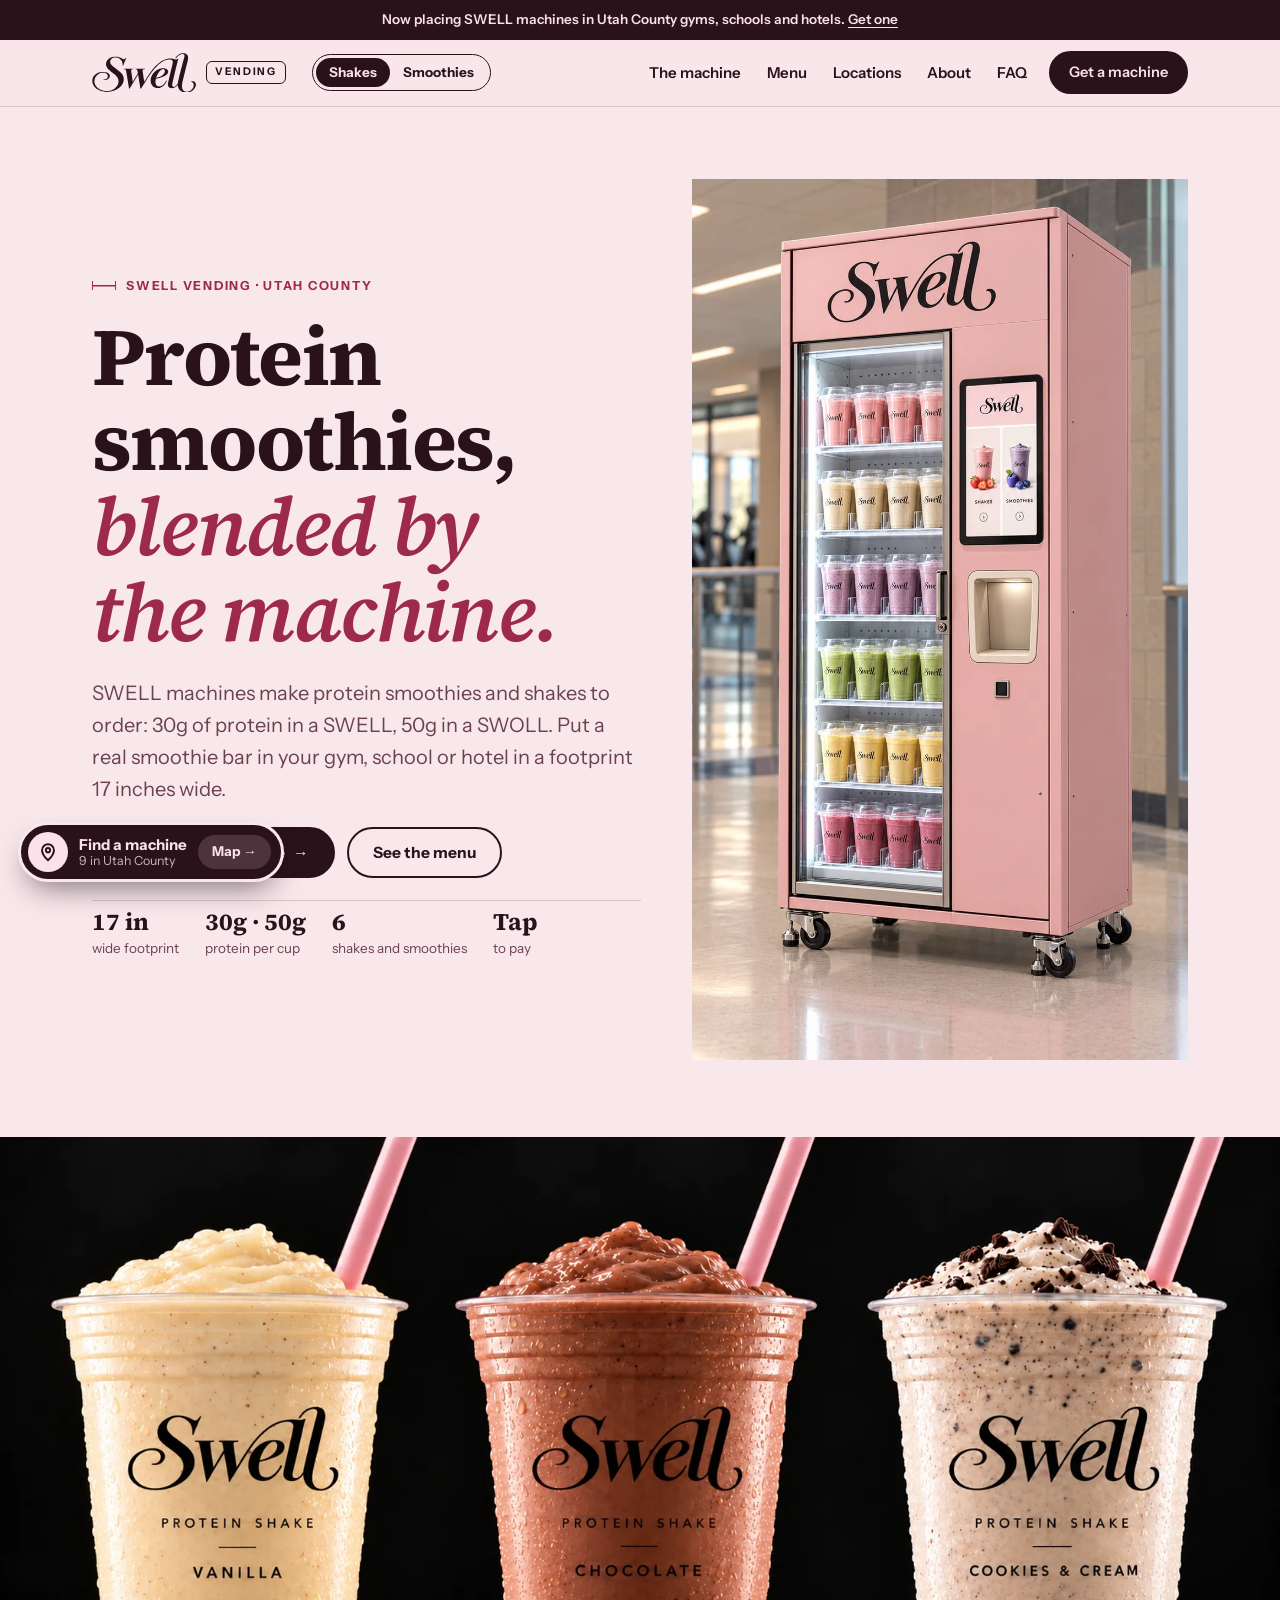
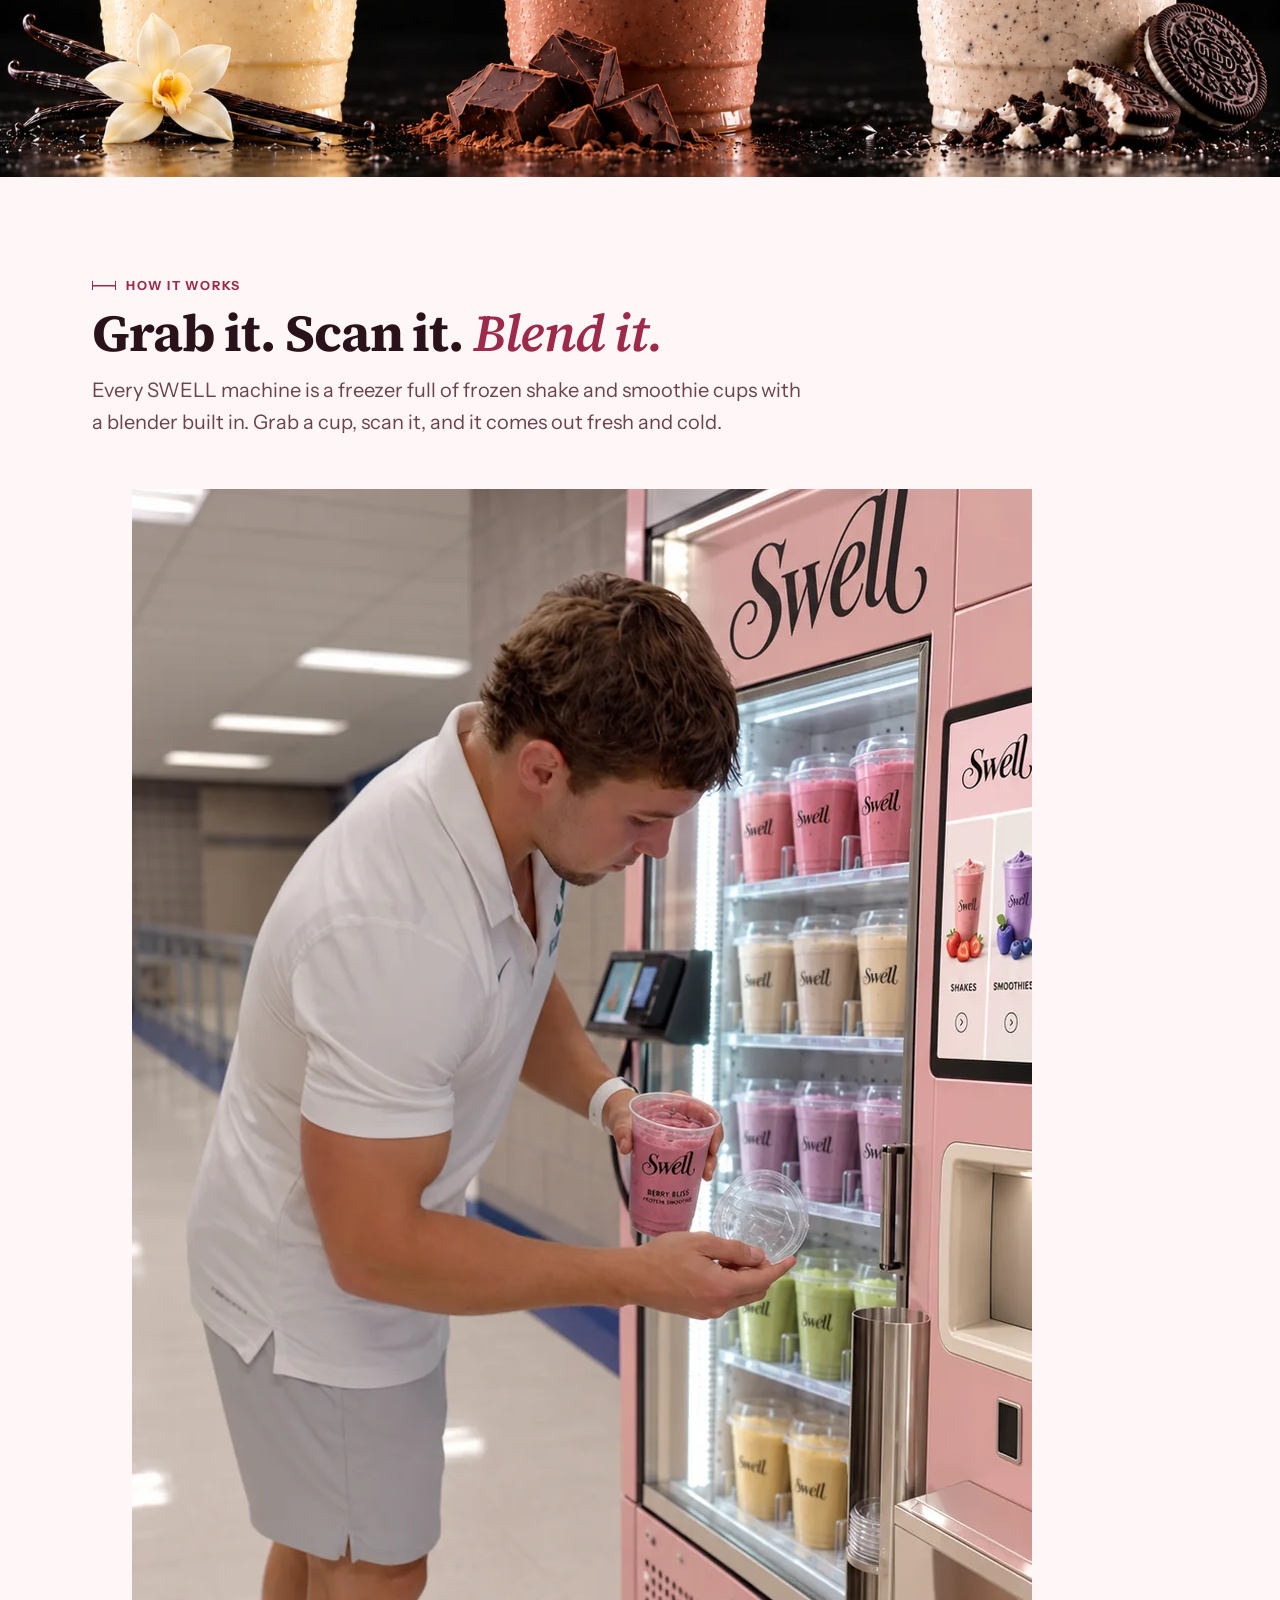
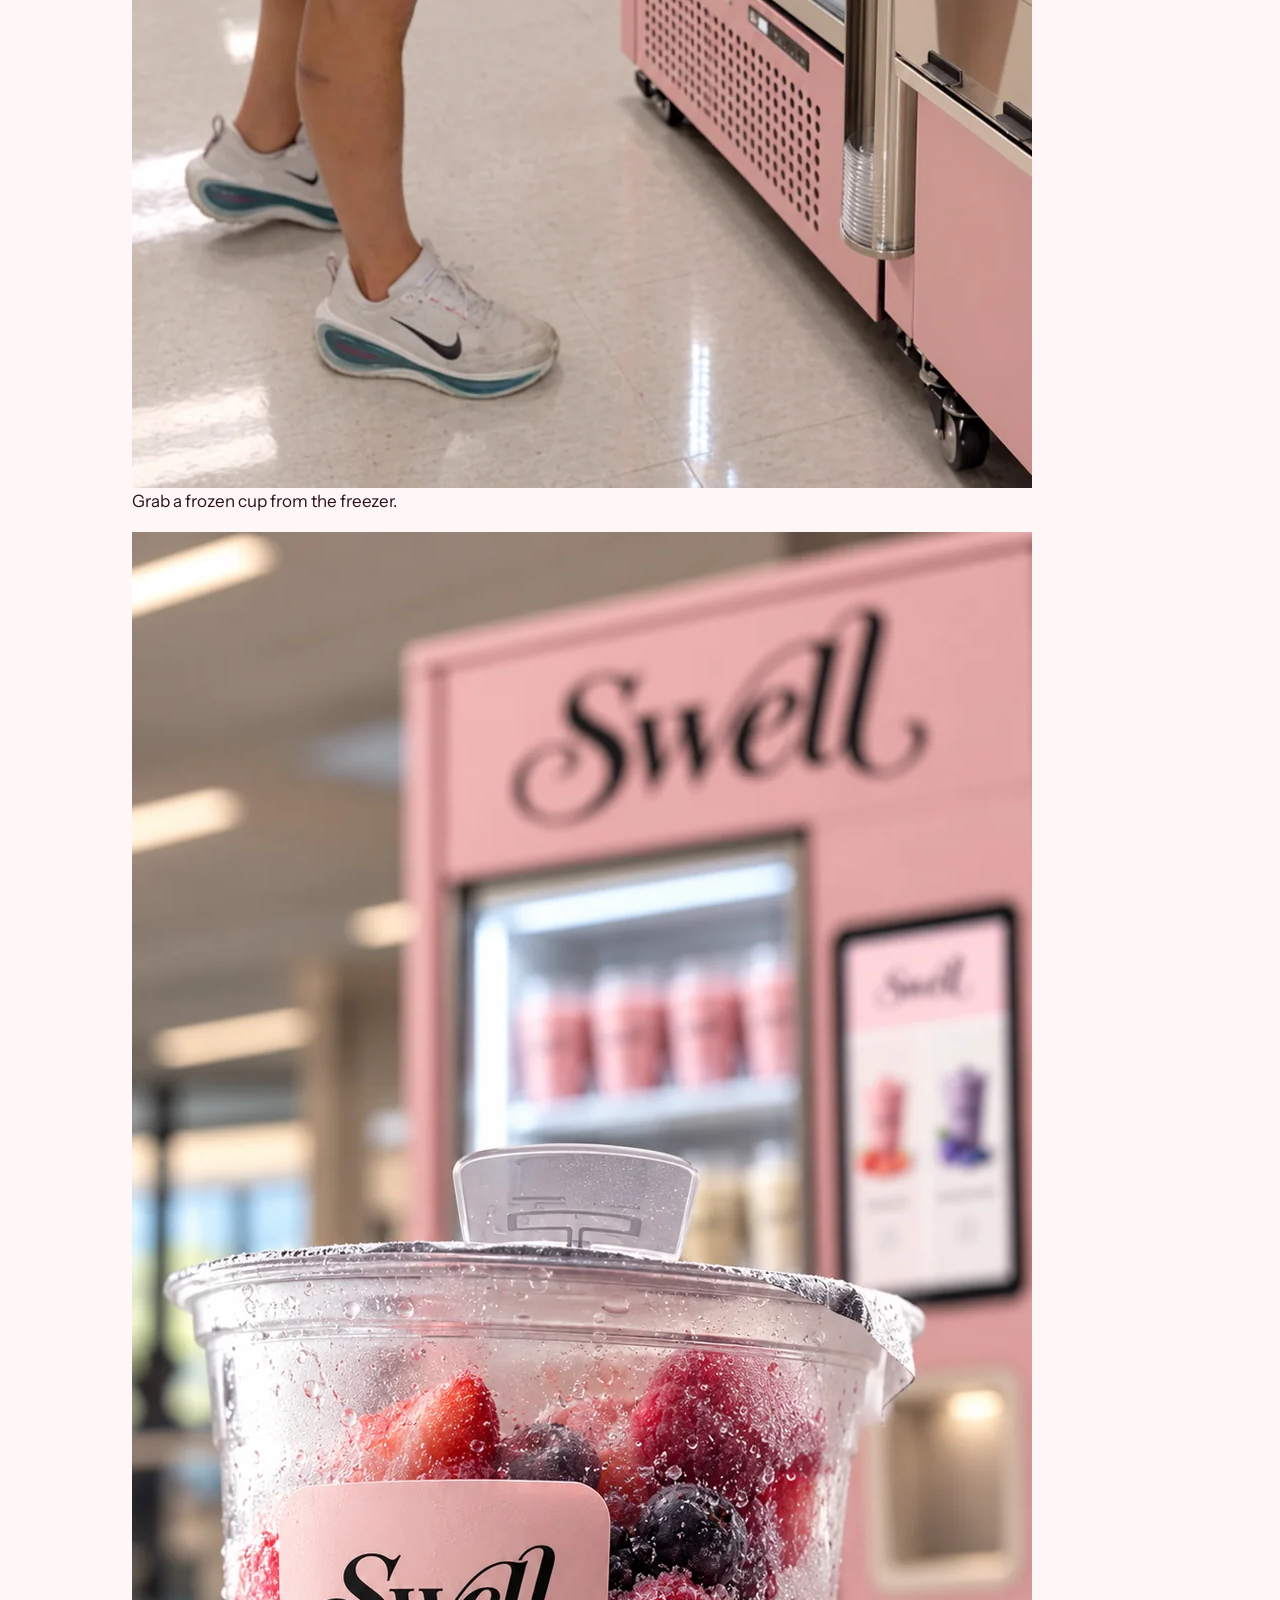
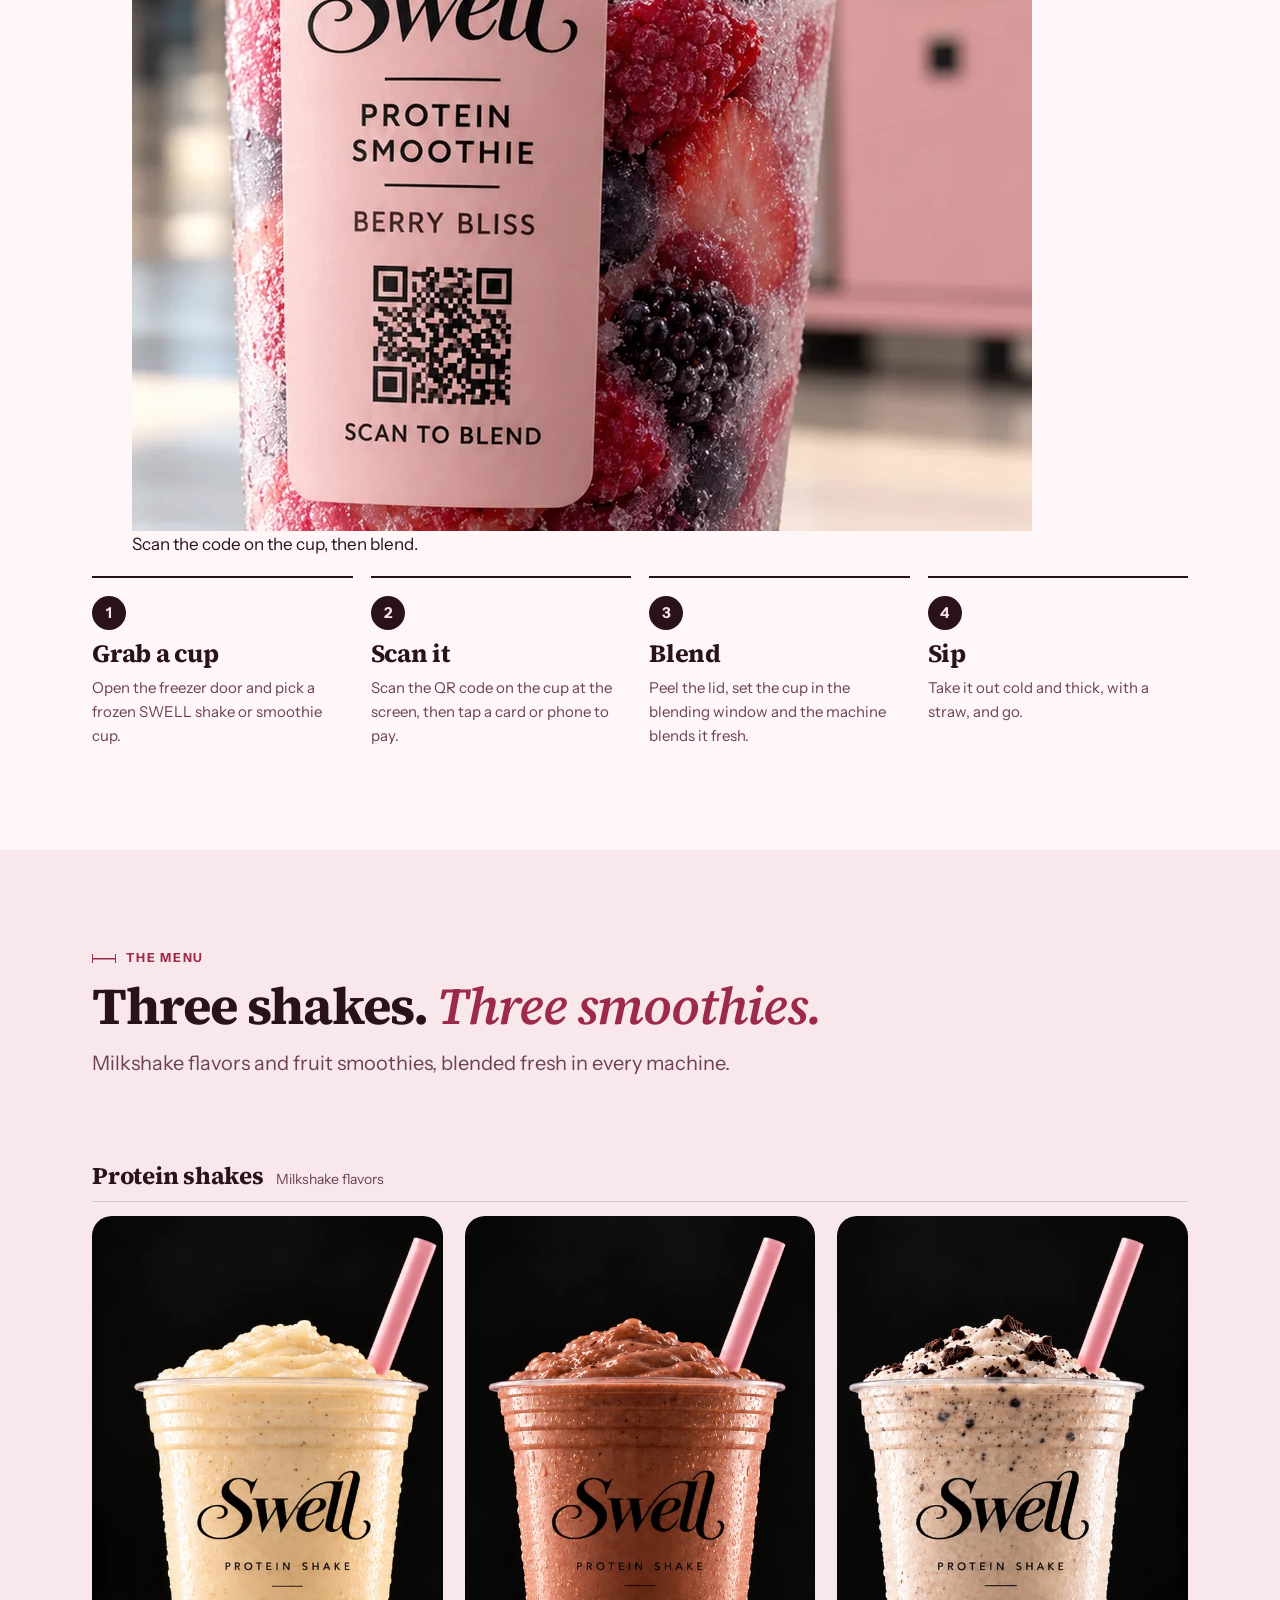
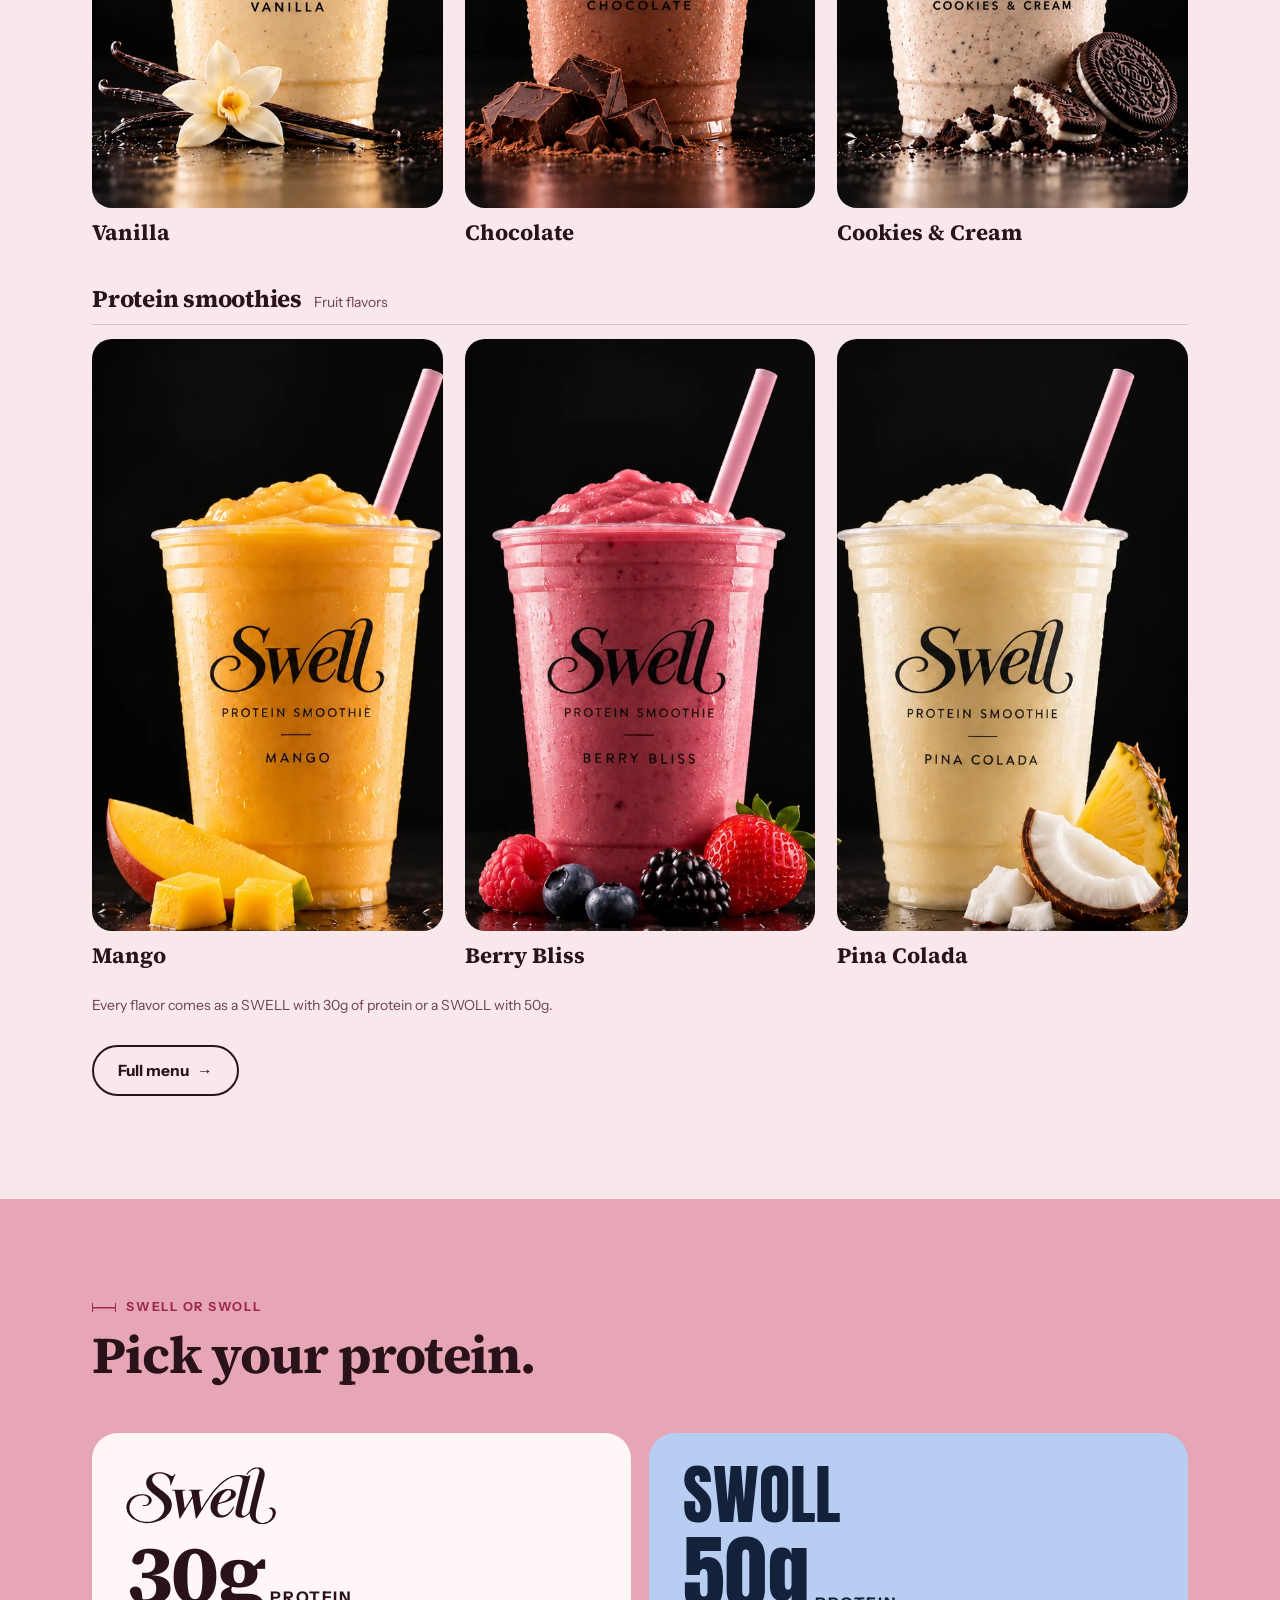
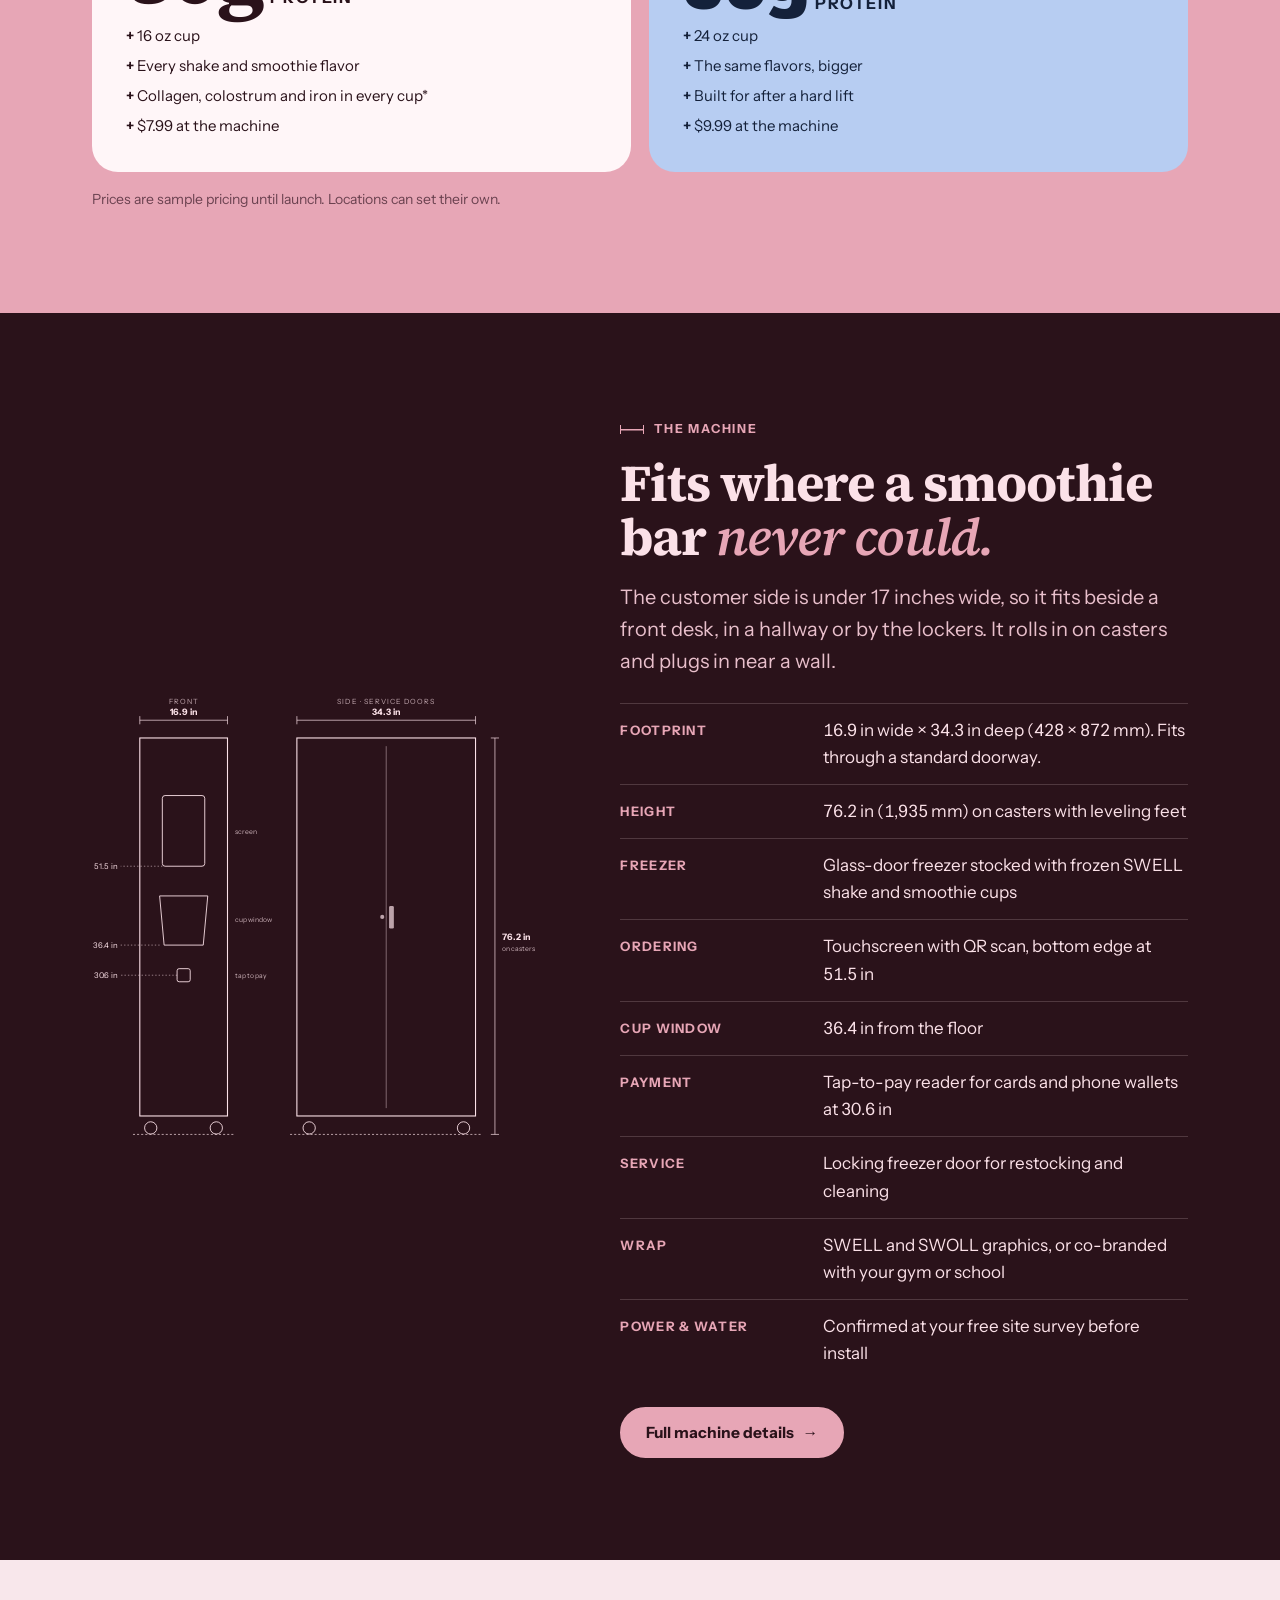
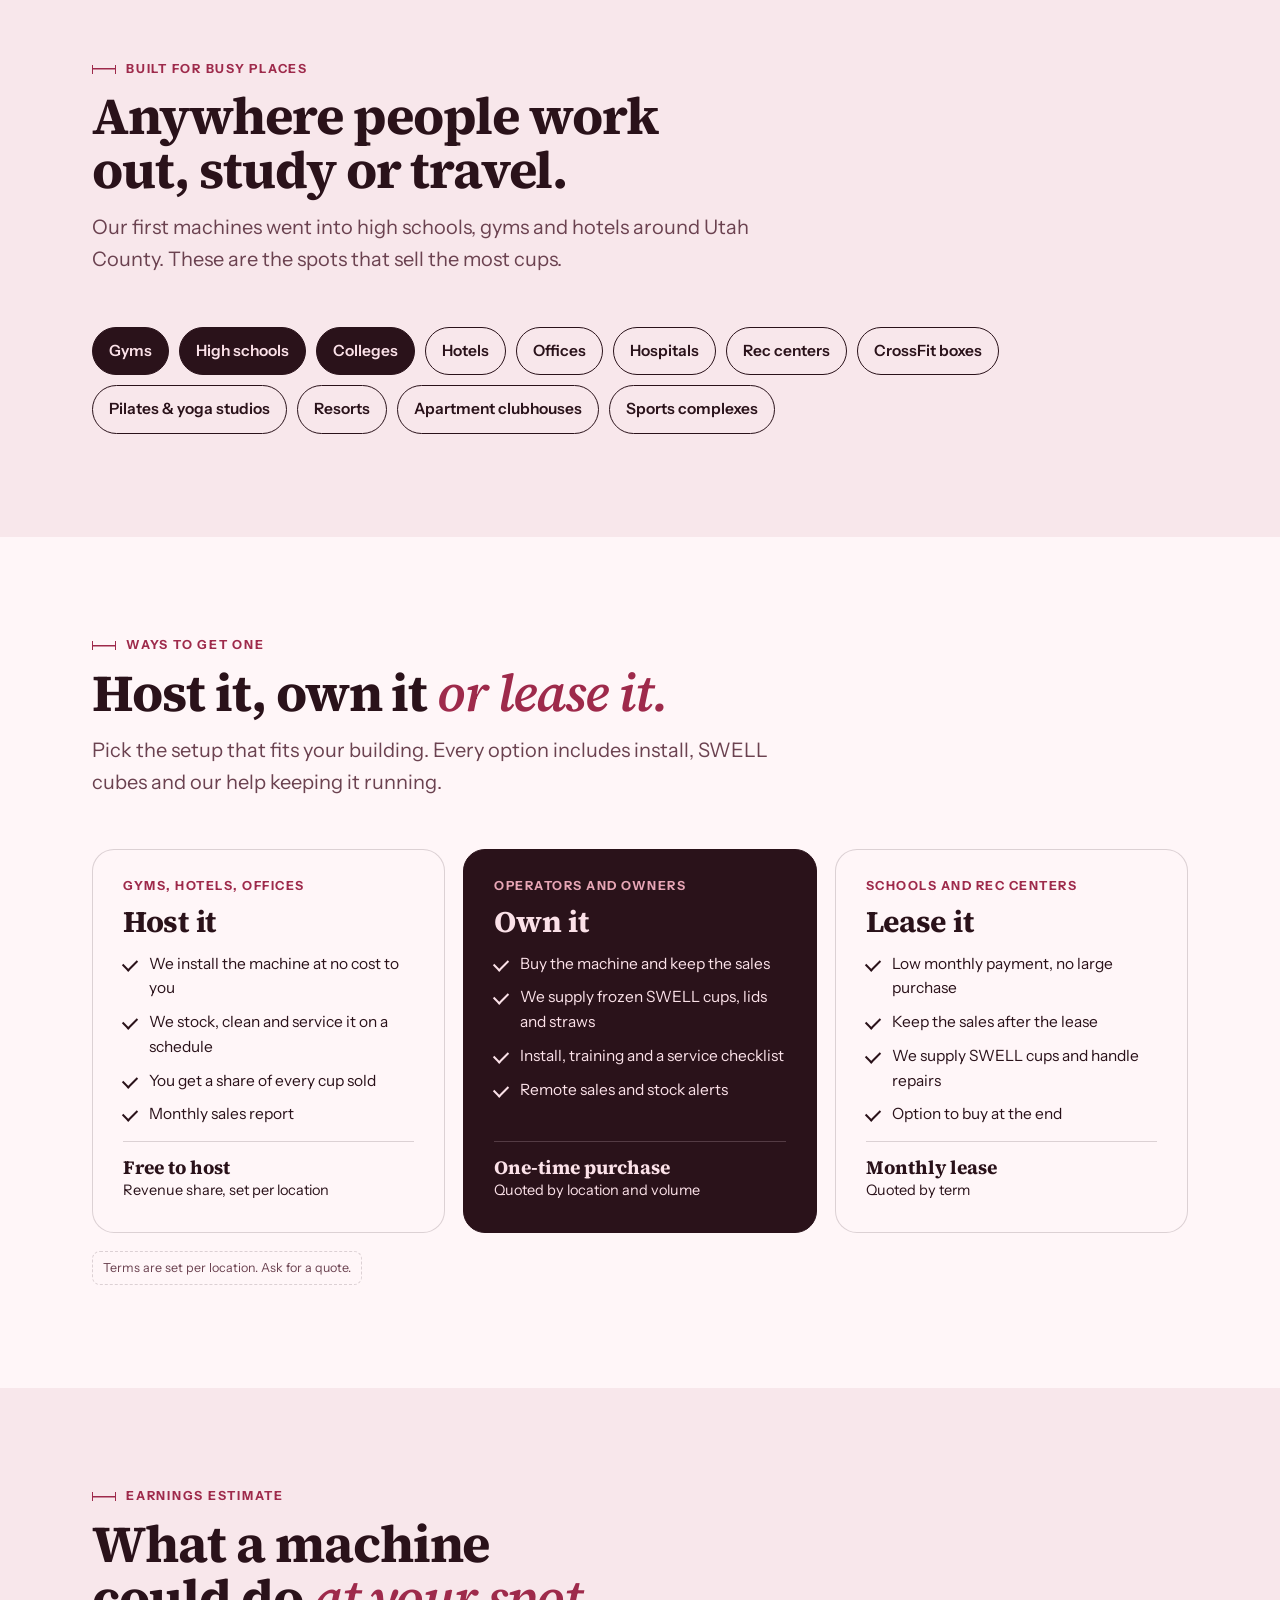
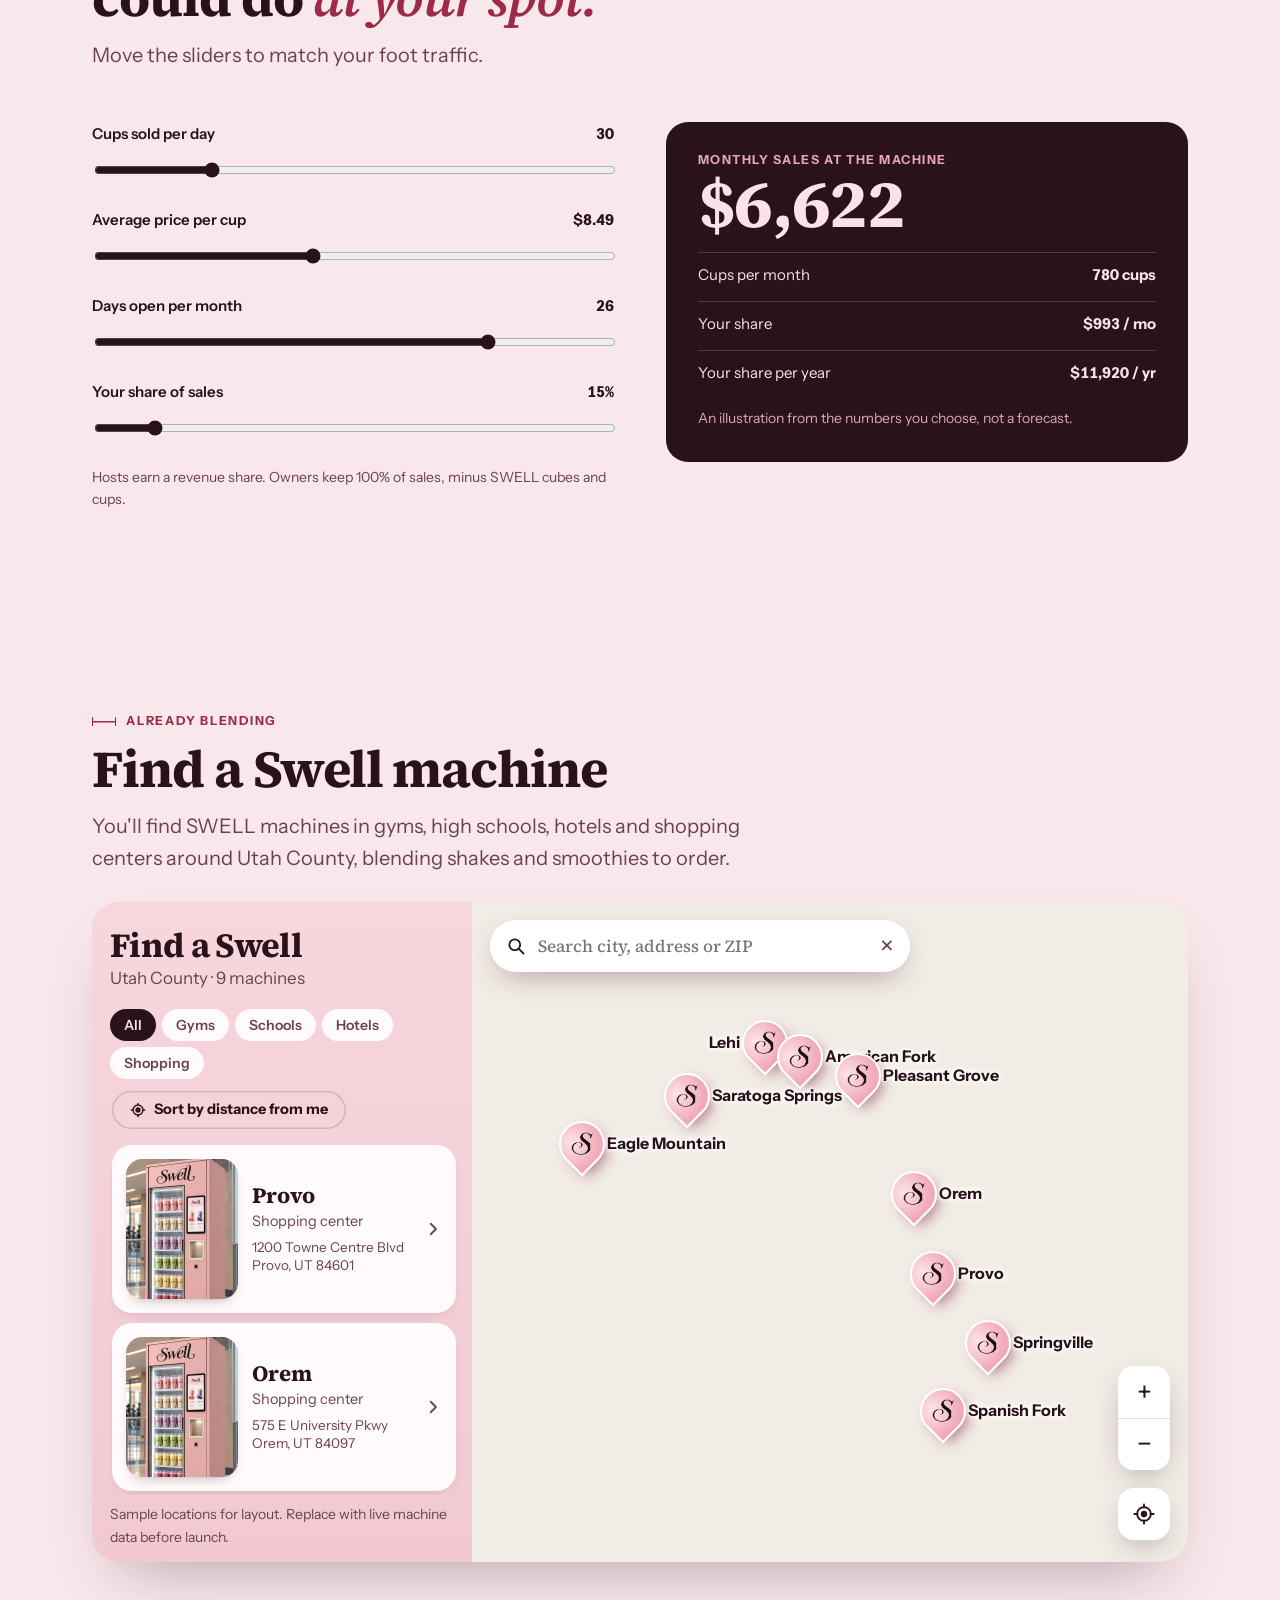
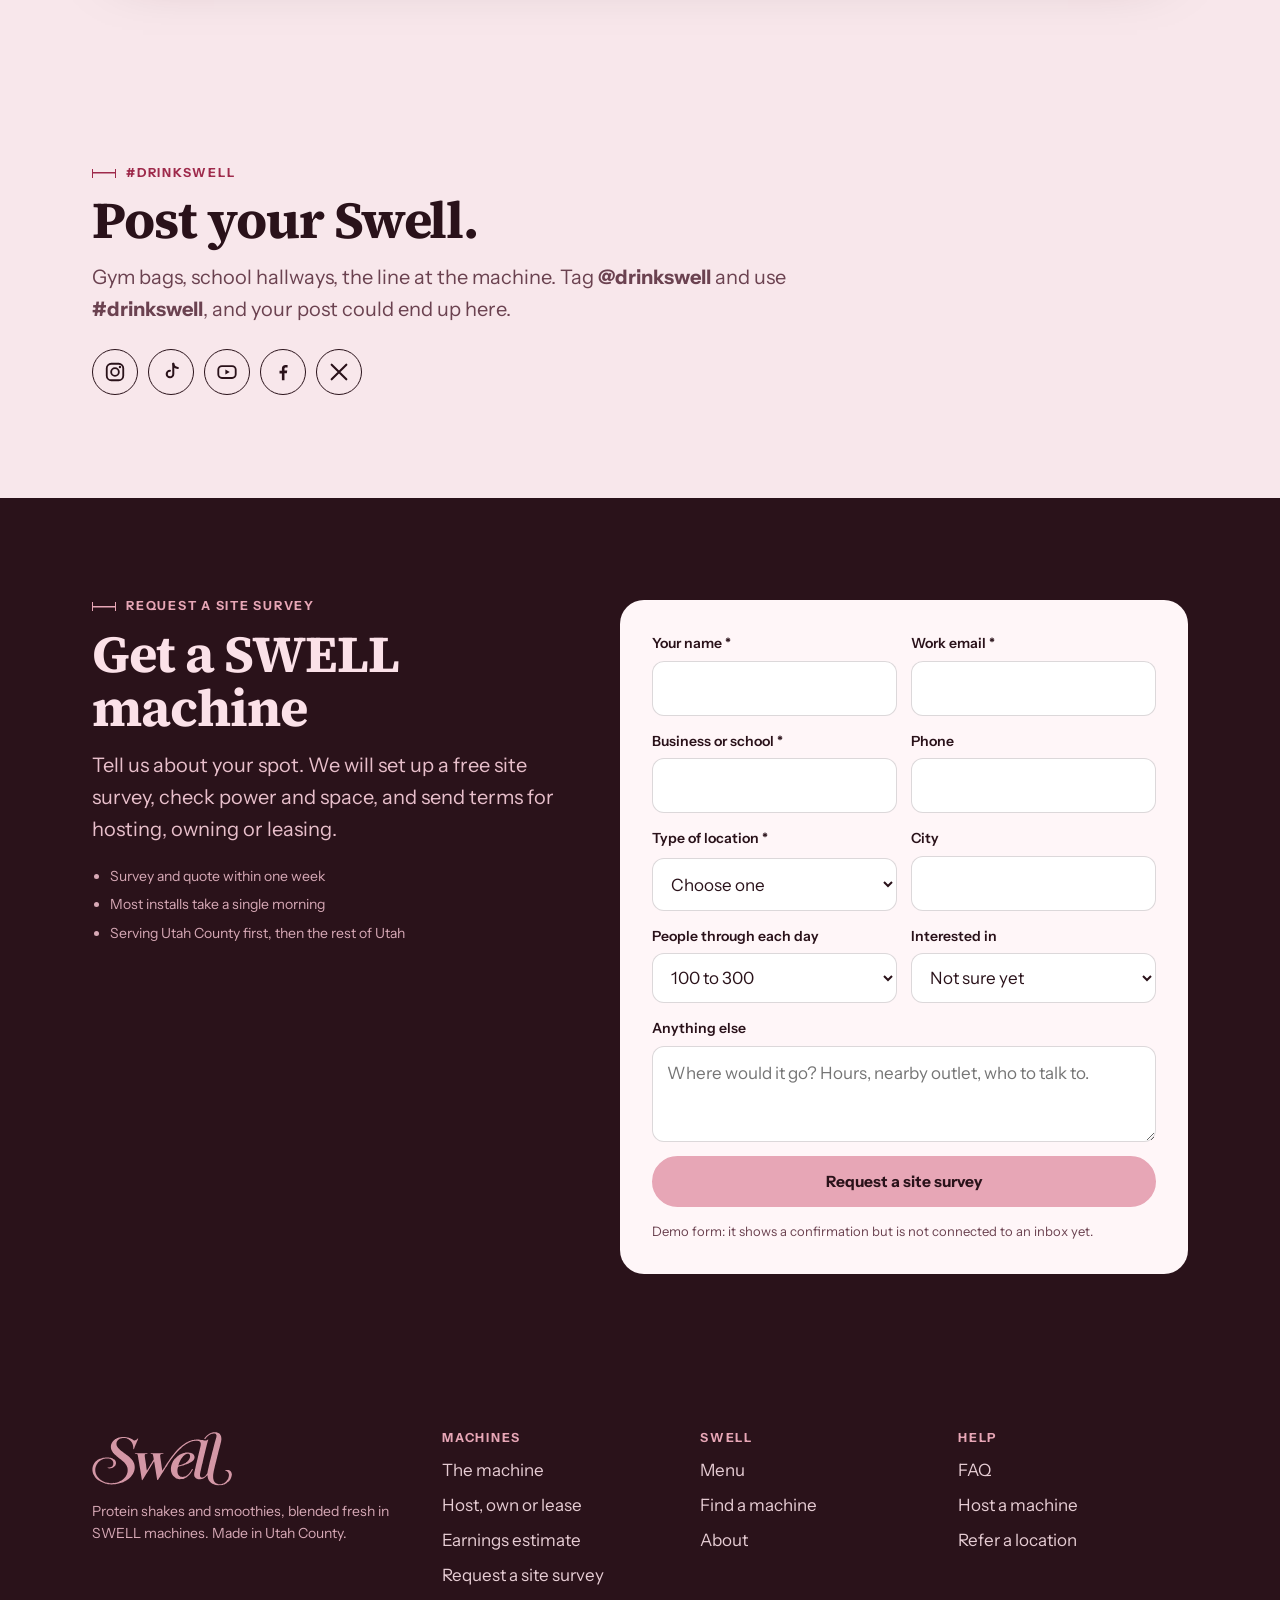
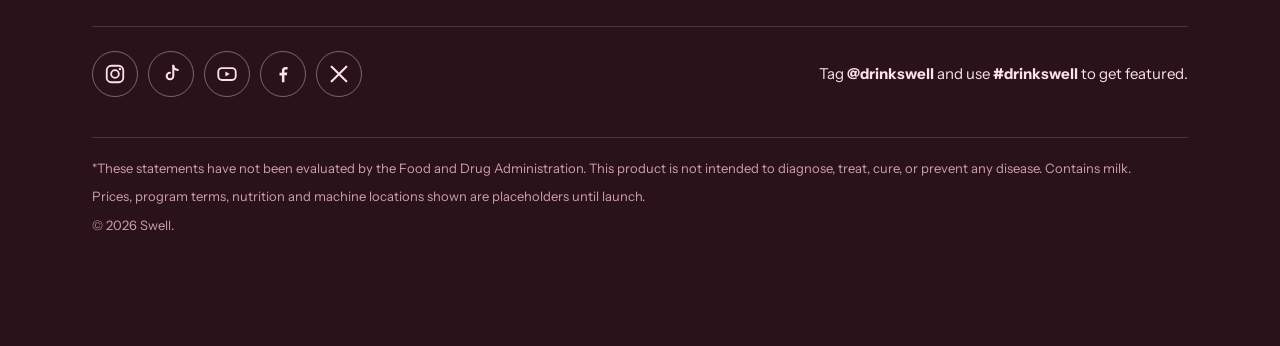
==== commit 6fe5999f: "Add files via upload" ====
--- a/index.html
+++ b/index.html
@@ -42,99 +42,7 @@
     </div>
   </div>
   <div class="hero-stage">
-  <svg class="machine-art" viewBox="0 0 430 920" role="img" aria-labelledby="mach-t mach-d" xmlns="http://www.w3.org/2000/svg">
-  <title id="mach-t">SWELL blender vending machine</title>
-  <desc id="mach-d">A slim pink SWELL machine, 17 inches wide and 76 inches tall, with a touchscreen, a cup window and a tap-to-pay reader on the front, and a Berry Bliss smoothie photo wrapped on the side.</desc>
-  <defs>
-    <linearGradient id="mFront" x1="0" x2="1" y1="0" y2="0">
-      <stop offset="0" stop-color="#f6d3dc"/><stop offset=".55" stop-color="#efbccb"/><stop offset="1" stop-color="#e4a3b5"/>
-    </linearGradient>
-    <linearGradient id="mSide" x1="0" x2="1" y1="0" y2="0">
-      <stop offset="0" stop-color="#d98ea3"/><stop offset="1" stop-color="#e9b0c0"/>
-    </linearGradient>
-    <linearGradient id="mScreen" x1="0" x2="0" y1="0" y2="1">
-      <stop offset="0" stop-color="#4a2230"/><stop offset="1" stop-color="#2a121a"/>
-    </linearGradient>
-    <linearGradient id="mWin" x1="0" x2="0" y1="0" y2="1">
-      <stop offset="0" stop-color="#fbe9ee" stop-opacity=".9"/><stop offset=".18" stop-color="#3a1924"/><stop offset="1" stop-color="#1c0b11"/>
-    </linearGradient>
-    <radialGradient id="mFloor" cx=".5" cy=".5" r=".5"><stop offset="0" stop-color="#2a121a" stop-opacity=".28"/><stop offset="1" stop-color="#2a121a" stop-opacity="0"/></radialGradient>
-    <clipPath id="mWinClip"><path d="M96 771h236l-22 240H118z"/></clipPath>
-  </defs>
-
-  <ellipse cx="225" cy="890" rx="210" ry="26" fill="url(#mFloor)"/>
-
-  <!-- top face -->
-  <path d="M30 110h171.2l192-87H222z" fill="#f8dde4" stroke="#2a121a" stroke-opacity=".25" stroke-width="1"/>
-
-  <!-- side face (872 mm deep, service doors, wrap) -->
-  <g transform="matrix(0.2202 -0.0998 0 0.4 201.2 110)">
-    <rect width="872" height="1845" fill="url(#mSide)"/>
-    <use href="#swell-logo" x="70" y="150" width="730" height="279" fill="#2a121a"/>
-    <text x="436" y="520" text-anchor="middle" font-family="Instrument Sans, Helvetica Neue, Arial, sans-serif" font-weight="700" font-size="44" letter-spacing="5" fill="#2a121a">PROTEIN SMOOTHIES &amp; SHAKES</text>
-    <clipPath id="mSideClip"><rect x="166" y="600" width="540" height="880" rx="34"/></clipPath>
-    <rect x="166" y="600" width="540" height="880" rx="34" fill="#050505"/>
-    <image href="img/menu/berry-bliss.webp" x="176" y="600" width="520" height="878" clip-path="url(#mSideClip)"/>
-    <text x="436" y="1610" text-anchor="middle" font-family="Anton, Impact, sans-serif" font-size="130" fill="#2a121a">30g · 50g</text>
-    <text x="436" y="1680" text-anchor="middle" font-family="Instrument Sans, Helvetica Neue, Arial, sans-serif" font-weight="700" font-size="40" letter-spacing="5" fill="#2a121a">FRESH BLENDED IN THE MACHINE</text>
-    <path d="M436 40V1760" stroke="#2a121a" stroke-opacity=".22" stroke-width="3"/>
-    <rect x="452" y="820" width="22" height="110" rx="6" fill="#2a121a" fill-opacity=".55"/>
-    <circle cx="420" cy="875" r="9" fill="#2a121a" fill-opacity=".55"/>
-    <rect y="1760" width="872" height="85" fill="#2a121a"/>
-    <rect width="872" height="1845" fill="none" stroke="#2a121a" stroke-opacity=".3" stroke-width="3"/>
-  </g>
-
-  <!-- front face (428 mm wide: screen, cup window, reader) -->
-  <g transform="matrix(0.4 0 0 0.4 30 110)">
-    <rect width="428" height="1845" fill="url(#mFront)"/>
-    <rect x="30" y="70" width="368" height="160" rx="22" fill="#2a121a"/>
-    <use href="#swell-logo" x="64" y="88" width="300" height="115" fill="#f5ccd6"/>
-    <!-- touchscreen -->
-    <rect x="98" y="269" width="232" height="369" rx="22" fill="#2a121a"/>
-    <rect x="110" y="281" width="207" height="345" rx="10" fill="url(#mScreen)"/>
-    <text x="213.5" y="326" text-anchor="middle" font-family="Instrument Sans, Helvetica Neue, Arial, sans-serif" font-weight="700" font-size="22" letter-spacing="2" fill="#f5ccd6">PICK A BLEND</text>
-    <g>
-      <circle cx="152" cy="380" r="26" fill="#efe2c6"/><circle cx="213.5" cy="380" r="26" fill="#7b4c36"/><circle cx="275" cy="380" r="26" fill="#d8d0c6"/>
-      <circle cx="152" cy="450" r="26" fill="#f2a83a"/><circle cx="213.5" cy="450" r="26" fill="#c8406a"/><circle cx="275" cy="450" r="26" fill="#f1e6b0"/>
-    </g>
-    <rect x="132" y="510" width="72" height="40" rx="20" fill="#f5ccd6"/>
-    <text x="168" y="537" text-anchor="middle" font-family="Instrument Sans, Helvetica Neue, Arial, sans-serif" font-weight="700" font-size="18" fill="#2a121a">30g</text>
-    <rect x="212" y="510" width="84" height="40" rx="20" fill="#b7cdf2"/>
-    <text x="254" y="537" text-anchor="middle" font-family="Anton, Impact, sans-serif" font-size="20" fill="#14213a">50g</text>
-    <rect x="132" y="566" width="164" height="36" rx="18" fill="none" stroke="#f5ccd6" stroke-width="3"/>
-    <text x="214" y="590" text-anchor="middle" font-family="Instrument Sans, Helvetica Neue, Arial, sans-serif" font-weight="600" font-size="17" fill="#f5ccd6">Blend it</text>
-    <!-- cup window -->
-    <text x="214" y="735" text-anchor="middle" font-family="Instrument Sans, Helvetica Neue, Arial, sans-serif" font-weight="700" font-size="22" letter-spacing="4" fill="#2a121a">FRESH BLENDED</text>
-    <path d="M84 759h260l-24 264H108z" fill="#2a121a"/>
-    <path d="M96 771h236l-22 240H118z" fill="url(#mWin)"/>
-    <g clip-path="url(#mWinClip)"><image href="img/menu/mango.webp" x="124" y="768" width="180" height="304"/></g>
-    <path d="M118 1011h192" stroke="#f5ccd6" stroke-opacity=".5" stroke-width="3"/>
-    <!-- tap to pay -->
-    <rect x="176" y="1120" width="76" height="76" rx="14" fill="#2a121a"/>
-    <g fill="none" stroke="#f5ccd6" stroke-width="5" stroke-linecap="round">
-      <path d="M204 1144a20 20 0 0 1 0 28"/><path d="M214 1137a32 32 0 0 1 0 42"/><path d="M224 1130a44 44 0 0 1 0 56"/>
-    </g>
-    <text x="214" y="1236" text-anchor="middle" font-family="Instrument Sans, Helvetica Neue, Arial, sans-serif" font-weight="700" font-size="20" letter-spacing="3" fill="#2a121a">TAP TO PAY</text>
-    <!-- size chips -->
-    <rect x="44" y="1330" width="340" height="150" rx="20" fill="#2a121a"/>
-    <use href="#swell-logo" x="66" y="1352" width="140" height="54" fill="#f5ccd6"/>
-    <text x="136" y="1456" text-anchor="middle" font-family="Instrument Sans, Helvetica Neue, Arial, sans-serif" font-weight="700" font-size="24" fill="#f5ccd6">30g</text>
-    <path d="M214 1352v106" stroke="#f5ccd6" stroke-opacity=".35" stroke-width="2"/>
-    <text x="300" y="1412" text-anchor="middle" font-family="Anton, Impact, sans-serif" font-size="54" fill="#b7cdf2">SWOLL</text>
-    <text x="300" y="1456" text-anchor="middle" font-family="Instrument Sans, Helvetica Neue, Arial, sans-serif" font-weight="700" font-size="24" fill="#b7cdf2">50g</text>
-    <rect y="1760" width="428" height="85" fill="#2a121a"/>
-    <rect width="428" height="1845" fill="none" stroke="#2a121a" stroke-opacity=".3" stroke-width="3"/>
-  </g>
-
-  <!-- casters -->
-  <g fill="#2a121a">
-    <rect x="44" y="848" width="18" height="10"/><circle cx="53" cy="868" r="12"/>
-    <rect x="178" y="848" width="18" height="10"/><circle cx="187" cy="868" r="12"/>
-    <rect x="368" y="770" width="16" height="9" opacity=".8"/><circle cx="376" cy="789" r="11" opacity=".8"/>
-  </g>
-</svg>
-
-  <div class="dimline" aria-hidden="true"><span>76.2<br>in</span></div>
+  <img class="hero-machine" src="img/photos/machine.webp" alt="A pink SWELL vending machine with a glass freezer door full of frozen shake and smoothie cups, a touchscreen and a blending window" width="900" height="1599">
 </div>
 </div></section>
 
@@ -143,13 +51,17 @@
   <img data-line-show="smoothies" src="img/menu/smoothies.webp" alt="Swell Mango, Berry Bliss and Pina Colada protein smoothies" width="1536" height="1024">
 </div></section>
 
-<section class="band-card"><div class="wrap">
-  <div class="sec-head"><p class="eyebrow">How a cup gets made</p><h2>From frozen cube to fresh cup, <em>right at the machine.</em></h2></div>
+<section class="band-card" id="how"><div class="wrap">
+  <div class="sec-head"><p class="eyebrow">How it works</p><h2>Grab it. Scan it. <em>Blend it.</em></h2><p class="lead">Every SWELL machine is a freezer full of frozen shake and smoothie cups with a blender built in. Grab a cup, scan it, and it comes out fresh and cold.</p></div>
+  <div class="how-photos">
+  <figure><img src="img/photos/grab-a-cup.webp" alt="A student takes a frozen Berry Bliss cup from a pink SWELL machine at school" width="900" height="1599" loading="lazy"><figcaption>Grab a frozen cup from the freezer.</figcaption></figure>
+  <figure><img src="img/photos/scan-to-blend.webp" alt="A frozen SWELL Berry Bliss cup with a Scan to blend QR code in front of the machine" width="900" height="1599" loading="lazy"><figcaption>Scan the code on the cup, then blend.</figcaption></figure>
+</div>
   <ol class="steps">
-  <li><h3>Pick</h3><p class="small">Choose a shake or smoothie and a size on the touchscreen.</p></li>
-  <li><h3>Tap</h3><p class="small">Pay with a card or phone. No cash, no app required.</p></li>
-  <li><h3>Blend</h3><p class="small">The machine blends frozen SWELL cubes into a fresh cup while you watch.</p></li>
-  <li><h3>Grab</h3><p class="small">Take it from the cup window, cold and thick, with a straw.</p></li>
+  <li><h3>Grab a cup</h3><p class="small">Open the freezer door and pick a frozen SWELL shake or smoothie cup.</p></li>
+  <li><h3>Scan it</h3><p class="small">Scan the QR code on the cup at the screen, then tap a card or phone to pay.</p></li>
+  <li><h3>Blend</h3><p class="small">Peel the lid, set the cup in the blending window and the machine blends it fresh.</p></li>
+  <li><h3>Sip</h3><p class="small">Take it out cold and thick, with a straw, and go.</p></li>
 </ol>
 </div></section>
 
@@ -239,10 +151,11 @@
     <dl class="specs">
   <div><dt>Footprint</dt><dd>16.9 in wide × 34.3 in deep (428 × 872 mm). Fits through a standard doorway.</dd></div>
   <div><dt>Height</dt><dd>76.2 in (1,935 mm) on casters with leveling feet</dd></div>
-  <div><dt>Ordering</dt><dd>Portrait touchscreen, bottom edge at 51.5 in</dd></div>
+  <div><dt>Freezer</dt><dd>Glass-door freezer stocked with frozen SWELL shake and smoothie cups</dd></div>
+  <div><dt>Ordering</dt><dd>Touchscreen with QR scan, bottom edge at 51.5 in</dd></div>
   <div><dt>Cup window</dt><dd>36.4 in from the floor</dd></div>
   <div><dt>Payment</dt><dd>Tap-to-pay reader for cards and phone wallets at 30.6 in</dd></div>
-  <div><dt>Service</dt><dd>Locking double doors on the side for restocking and cleaning</dd></div>
+  <div><dt>Service</dt><dd>Locking freezer door for restocking and cleaning</dd></div>
   <div><dt>Wrap</dt><dd>SWELL and SWOLL graphics, or co-branded with your gym or school</dd></div>
   <div><dt>Power &amp; water</dt><dd>Confirmed at your free site survey before install</dd></div>
 </dl>
@@ -267,13 +180,13 @@
   <article class="prog feature">
     <p class="who">Operators and owners</p>
     <h3>Own it</h3>
-    <ul><li>Buy the machine and keep the sales</li><li>We supply SWELL cubes, cups and straws</li><li>Install, training and a service checklist</li><li>Remote sales and stock alerts</li></ul>
+    <ul><li>Buy the machine and keep the sales</li><li>We supply frozen SWELL cups, lids and straws</li><li>Install, training and a service checklist</li><li>Remote sales and stock alerts</li></ul>
     <p class="pay"><b>One-time purchase</b>Quoted by location and volume</p>
   </article>
   <article class="prog">
     <p class="who">Schools and rec centers</p>
     <h3>Lease it</h3>
-    <ul><li>Low monthly payment, no large purchase</li><li>Keep the sales after the lease</li><li>We supply cubes and handle repairs</li><li>Option to buy at the end</li></ul>
+    <ul><li>Low monthly payment, no large purchase</li><li>Keep the sales after the lease</li><li>We supply SWELL cups and handle repairs</li><li>Option to buy at the end</li></ul>
     <p class="pay"><b>Monthly lease</b>Quoted by term</p>
   </article>
 </div>
--- a/css/site.css
+++ b/css/site.css
@@ -382,13 +382,108 @@
 .foot-brand .logo { width: 140px; }
 .drinkswell .sec-head { margin-bottom: 24px; }
 
-/* floating Find a machine bar */
-.mbar-nav { position: fixed; z-index: 40; left: max(16px, env(safe-area-inset-left, 0px)); bottom: calc(16px + env(safe-area-inset-bottom, 0px)); }
-.mbar { display: flex; align-items: center; gap: 12px; padding: 8px 10px 8px 8px; border-radius: 999px; background: var(--ink); color: var(--on-ink); text-decoration: none; box-shadow: 0 10px 30px rgba(42, 18, 26, .28); }
-.mbar i { display: grid; place-items: center; width: 40px; height: 40px; border-radius: 50%; background: var(--blush); color: var(--ink); }
-.mbar .p { display: grid; line-height: 1.2; font-size: 12.5px; }
-.mbar .p b { font-size: 14.5px; }
-.mbar .p span { opacity: .8; }
-.mbar .go { font: 700 13px/1 var(--body); padding: 9px 12px; border-radius: 999px; background: rgba(255, 255, 255, .12); }
 .site-foot { padding-bottom: 110px; }
 .site-foot .social { display: flex; gap: 10px; }
+
+/* ---- Machine finder + Find a machine bar, ported from the main Swell site ---- */
+:root { --bg: var(--paper); --surface: #f2c9d3; --surface-2: #f7d6de; --fg: var(--ink); --em: var(--rose); --spring: cubic-bezier(.34, 1.56, .64, 1); }
+html[data-line="smoothies"] { --surface: #f7e3a2; --surface-2: #faebb8; }
+.press { transition: transform .35s var(--spring); -webkit-tap-highlight-color: transparent; }
+.press:active { transform: scale(.94); transition-duration: .08s; }
+.btn.alt { background: transparent; color: var(--fg); border-color: transparent; box-shadow: inset 0 0 0 1.5px var(--line); }
+.btn.alt:hover { box-shadow: inset 0 0 0 1.5px var(--fg); background: transparent; }
+.btn.sm { padding: 11px 18px; font-size: 14.5px; }
+.filters { display: flex; gap: 6px; flex-wrap: wrap; }
+.filters button { border: 0; background: var(--surface); color: var(--muted); padding: 9px 14px; border-radius: 999px; font: 600 14px/1 var(--body); cursor: pointer; }
+.filters button[aria-pressed="true"] { background: var(--ink); color: var(--on-ink); }
+.mach-intro { padding-bottom: 0; }
+.mach-intro .sec-head { margin-bottom: 18px; }
+.finder2 { display: grid; grid-template-columns: 380px 1fr; height: 660px; border-radius: 28px; overflow: hidden; background: var(--surface); box-shadow: 0 30px 60px -30px rgba(40,10,20,.35); }
+.fside { display: flex; flex-direction: column; min-height: 0; padding: 26px 18px 14px; background: linear-gradient(180deg, var(--surface-2), var(--surface)); }
+.fhead h2 { font-size: 34px; }
+.fhead p { color: var(--muted); font-size: 17px; margin-top: 2px; }
+.ffilters { margin: 16px 0 10px; }
+.ffilters button { background: #fffafb; }
+.ffilters button[aria-pressed="true"] { background: var(--ink); }
+.flocate { display: inline-flex; gap: 8px; align-items: center; align-self: flex-start; margin-bottom: 12px; }
+.flist { overflow-y: auto; flex: 1; min-height: 0; display: grid; align-content: start; gap: 10px; padding: 2px 4px 8px 2px; margin-right: -6px; }
+.mloc { display: grid; grid-template-columns: 112px 1fr 18px; gap: 14px; align-items: center; padding: 12px; border-radius: 20px; border: 2px solid transparent; background: #fffafb; text-align: left; cursor: pointer; color: var(--fg); box-shadow: 0 6px 18px -12px rgba(40,10,20,.35); transition: transform .35s var(--spring), border-color .2s; }
+.mloc:hover { transform: translateY(-2px); }
+.mloc:active { transform: scale(.97); }
+.mloc.sel { border-color: var(--ink); }
+.mloc img { width: 112px; height: 140px; object-fit: cover; border-radius: 16px; box-shadow: 0 6px 14px -8px rgba(40,10,20,.45); }
+.mloc b { display: block; font: 700 22px/1.1 var(--display); }
+.mloc .dist { display: block; color: var(--muted); font-size: 14.5px; margin: 3px 0 4px; }
+.mloc .addr { display: block; font-size: 13.5px; color: var(--muted); line-height: 1.35; }
+.mloc .chev { color: var(--muted); }
+.mloc[hidden] { display: none; }
+.fnote { margin-top: 8px; }
+.fmapwrap { position: relative; min-width: 0; isolation: isolate; }
+#fmap { position: absolute; inset: 0; background: #f2ece6; }
+.fsearch { position: absolute; z-index: 500; top: 18px; left: 18px; width: min(420px, calc(100% - 36px)); display: flex; align-items: center; gap: 10px; padding: 0 10px 0 16px; height: 52px; border-radius: 999px; background: #fff; color: #2a121a; box-shadow: 0 10px 30px -10px rgba(40,10,20,.4); }
+.fsearch input { flex: 1; border: 0; background: none; font: 500 17px var(--display); color: #2a121a; outline: none; min-width: 0; }
+.fsearch button { border: 0; background: none; font-size: 26px; line-height: 1; color: var(--muted); cursor: pointer; padding: 4px 6px; }
+.fctl { position: absolute; z-index: 500; right: 18px; bottom: 92px; display: grid; border-radius: 16px; background: #fff; box-shadow: 0 10px 30px -10px rgba(40,10,20,.4); overflow: hidden; }
+.fctl button { width: 52px; height: 52px; border: 0; background: #fff; font-size: 28px; color: #2a121a; cursor: pointer; }
+.fctl button + button { border-top: 1px solid #eadde1; }
+.fctl.fme { bottom: 22px; width: 52px; height: 52px; display: grid; place-items: center; border: 0; color: #2a121a; cursor: pointer; }
+.fnotiles { position: absolute; z-index: 400; inset: auto 18px 18px 18px; max-width: 360px; background: #fff; border-radius: 14px; padding: 12px 14px; font-size: 14px; color: #2a121a; }
+.maplibregl-map { font-family: var(--body); }
+.spin { position: relative; width: 46px; height: 58px; padding: 0; border: 0; background: none; cursor: pointer; }
+.pinb { position: absolute; left: 0; top: 0; display: grid; place-items: center; width: 46px; height: 46px; border-radius: 50% 50% 50% 0; transform: rotate(-45deg); transform-origin: 50% 50%; background: radial-gradient(circle at 35% 30%, #fde4ea, #f1a9ba 70%); border: 2px solid #fff; box-shadow: 0 8px 14px -4px rgba(120,30,60,.55); transition: transform .35s var(--spring); }
+.pinb img { width: 21px; height: auto; transform: rotate(45deg); }
+.spin:hover .pinb { transform: rotate(-45deg) scale(1.1); }
+.spin.sel { z-index: 5; }
+.spin.sel .pinb { transform: rotate(-45deg) scale(1.25); box-shadow: 0 0 0 8px rgba(241,169,186,.35), 0 10px 18px -4px rgba(120,30,60,.6); }
+.plbl { position: absolute; left: 48px; top: 12px; white-space: nowrap; font: 700 16px var(--body); color: #2a121a; text-shadow: 0 0 3px #fff, 0 0 3px #fff, 0 0 6px #fff, 0 0 8px #fff; pointer-events: none; }
+#fmap.lowzoom .plbl { display: none; }
+.plbl.left { left: auto; right: 48px; }
+.youdot { width: 18px; height: 18px; border-radius: 50%; background: #2f7bf6; border: 3px solid #fff; box-shadow: 0 0 0 8px rgba(47,123,246,.22); }
+.maplibregl-popup.spop { z-index: 6; }
+.spop .maplibregl-popup-content { border-radius: 22px; padding: 0; box-shadow: 0 20px 40px -14px rgba(40,10,20,.45); border: 2px solid var(--surface); width: 330px; }
+.spop.maplibregl-popup-anchor-bottom .maplibregl-popup-tip { border-top-color: #fff; }
+.spop .maplibregl-popup-close-button { top: 8px; right: 10px; font-size: 22px; color: var(--muted); background: none; }
+.pc { display: grid; grid-template-columns: 120px 1fr; gap: 14px; padding: 14px; align-items: center; color: var(--fg); }
+.pc img { width: 120px; height: 150px; object-fit: cover; border-radius: 12px; background: #f6e6ea; }
+.pc h3 { font: 700 19px/1.15 var(--display); margin: 0 0 6px; padding-right: 22px; }
+.pc .pa { font-size: 13.5px; color: var(--muted); line-height: 1.35; margin: 0 0 4px; }
+.pc .pv { font-size: 12.5px; color: var(--muted); margin: 0 0 10px; }
+.pc .dir { display: inline-flex; align-items: center; gap: 6px; padding: 10px 18px; border-radius: 999px; background: var(--ink); color: var(--on-ink) !important; font-weight: 700; text-decoration: none; font-size: 15px; transition: transform .3s var(--spring); }
+.sethome { display: block; margin: 0 0 8px; padding: 0; border: 0; background: none; font: 600 12.5px var(--body); color: var(--fg); text-decoration: underline; text-underline-offset: 3px; cursor: pointer; }
+.pc .dir:active { transform: scale(.95); }
+@media (max-width: 900px)  {
+  .finder2 { grid-template-columns: 1fr; height: auto; }
+  .fmapwrap { order: -1; height: 440px; }
+  .fside { padding: 20px 14px 14px; }
+  .flist { max-height: 520px; }
+  .fctl { bottom: 84px; right: 12px; }
+  .fctl.fme { bottom: 18px; }
+  .spop .maplibregl-popup-content { width: 270px; }
+  .pc { grid-template-columns: 96px 1fr; }
+  .pc img { width: 96px; height: 120px; }
+}
+
+@media (max-width: 360px)  {
+  .mbar .go { display: none; }
+}
+
+
+.mbar { position: fixed; left: 12px; right: 12px; bottom: calc(18px + env(safe-area-inset-bottom, 0px)); z-index: 40; min-height: 56px; padding: 7px 8px 7px 7px; border-radius: 999px; background: var(--ink); color: var(--on-ink); text-decoration: none;
+  display: flex; align-items: center; gap: 11px; box-shadow: 0 14px 30px -10px rgba(20,8,12,.55); border: 3px solid var(--bg); transition: transform .3s cubic-bezier(.22,1,.36,1), opacity .22s, visibility 0s; }
+.mbar.pre { transition: none; }
+.mbar i { display: grid; place-items: center; flex: none; width: 40px; height: 40px; border-radius: 50%; background: var(--on-ink); color: var(--ink); }
+.mbar .p { flex: 1; min-width: 0; line-height: 1.2; }
+.mbar .p b { display: block; font: 700 15px/1.15 var(--body); }
+.mbar .p span { display: block; font-size: 12.5px; opacity: .78; white-space: nowrap; overflow: hidden; text-overflow: ellipsis; }
+.mbar .go { flex: none; font: 700 13.5px/1 var(--body); padding: 10px 14px; border-radius: 999px; background: color-mix(in srgb, var(--on-ink) 16%, transparent); }
+.mbar:active { transform: scale(.97); }
+.mbar.hide { transform: translateY(14px) scale(.96); opacity: 0; visibility: hidden; pointer-events: none; transition: transform .22s ease, opacity .18s ease, visibility 0s .22s; }
+@media (min-width: 961px)  {
+  .mbar { left: 18px; right: auto; bottom: 18px; padding-right: 10px; }
+  .mbar .p span { max-width: 240px; }
+}
+.toast { position: fixed; left: 50%; top: 82px; transform: translate(-50%, -20px) scale(.9); opacity: 0; z-index: 70; background: var(--ink); color: var(--on-ink); font: 700 14.5px/1.3 var(--body);
+  padding: 12px 18px; border-radius: 999px; box-shadow: 0 10px 30px rgba(20,8,12,.25); transition: opacity .25s, transform .45s var(--spring); pointer-events: none; max-width: calc(100vw - 32px); text-align: center; display: flex; gap: 10px; align-items: center; }
+.toast.on { opacity: 1; transform: translate(-50%, 0) scale(1); }
+.toast a { color: inherit; pointer-events: auto; }
+#find, #machines { scroll-margin-top: 84px; }
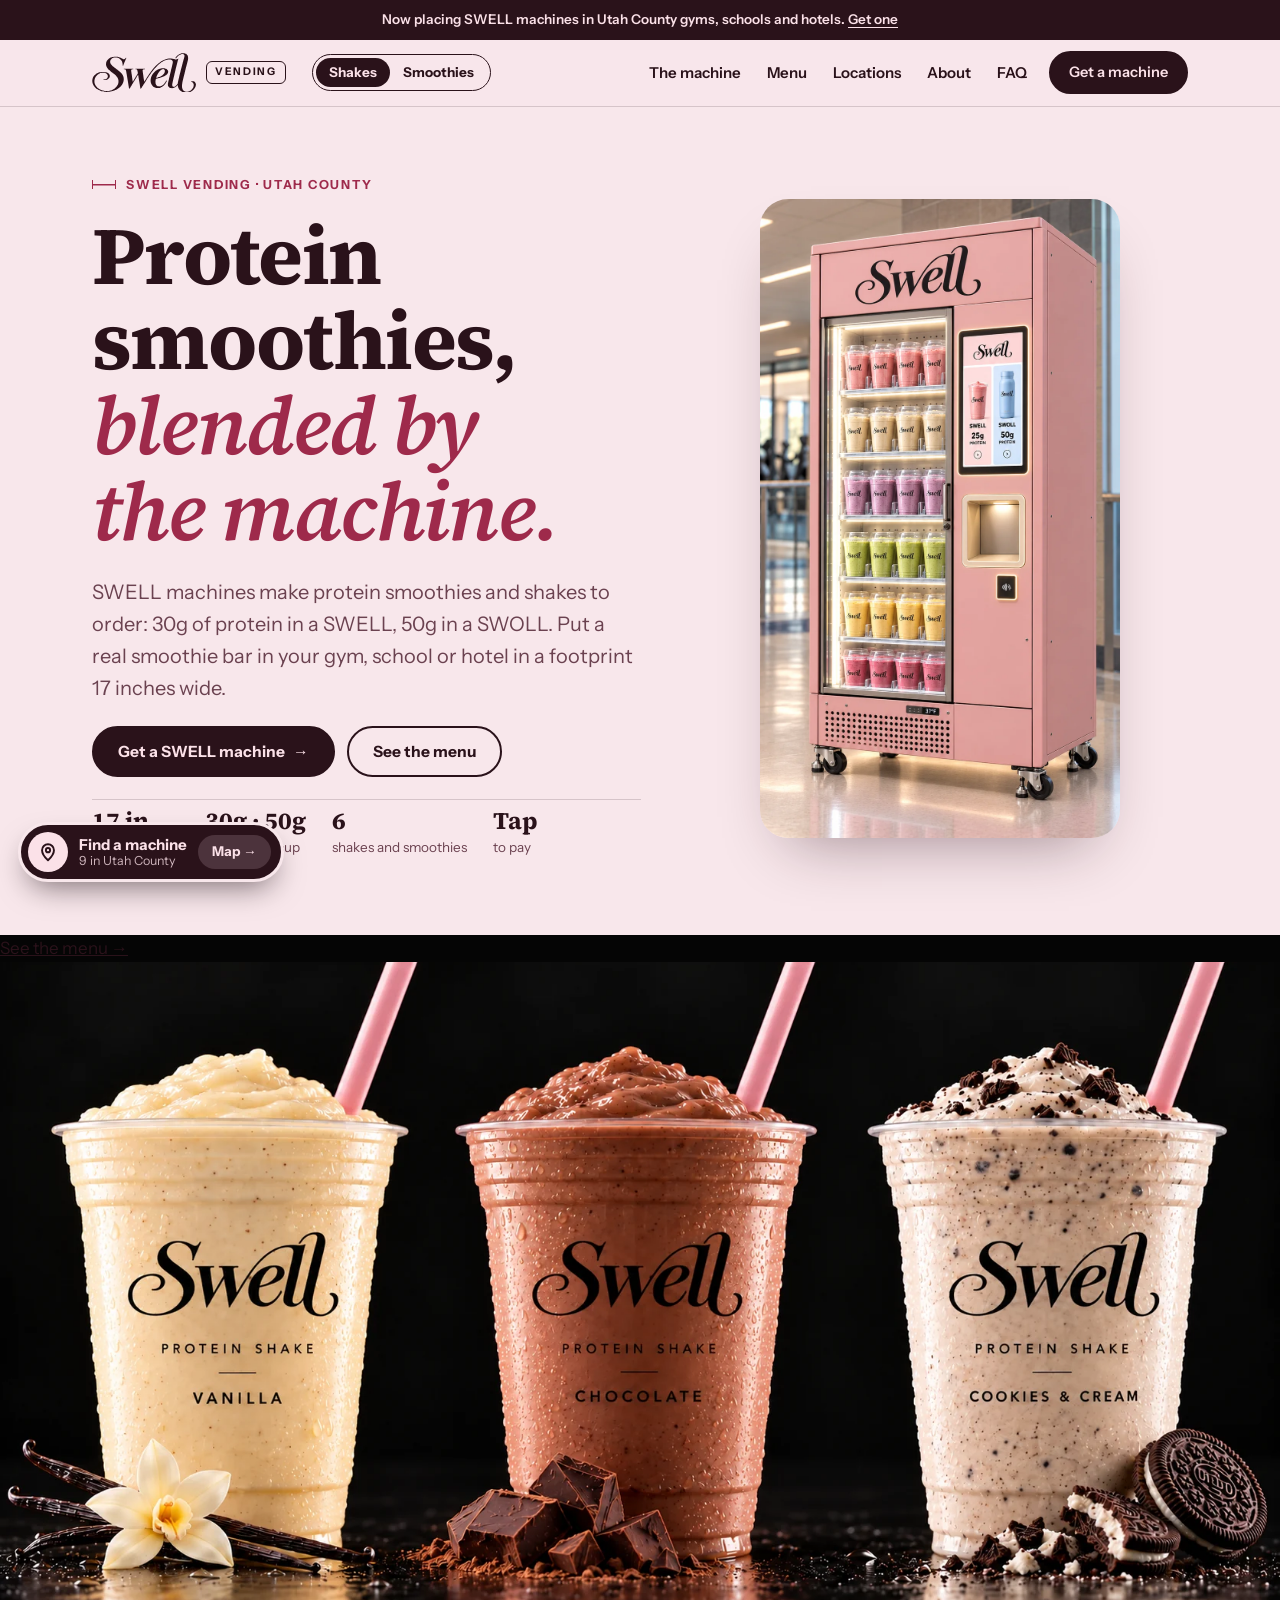
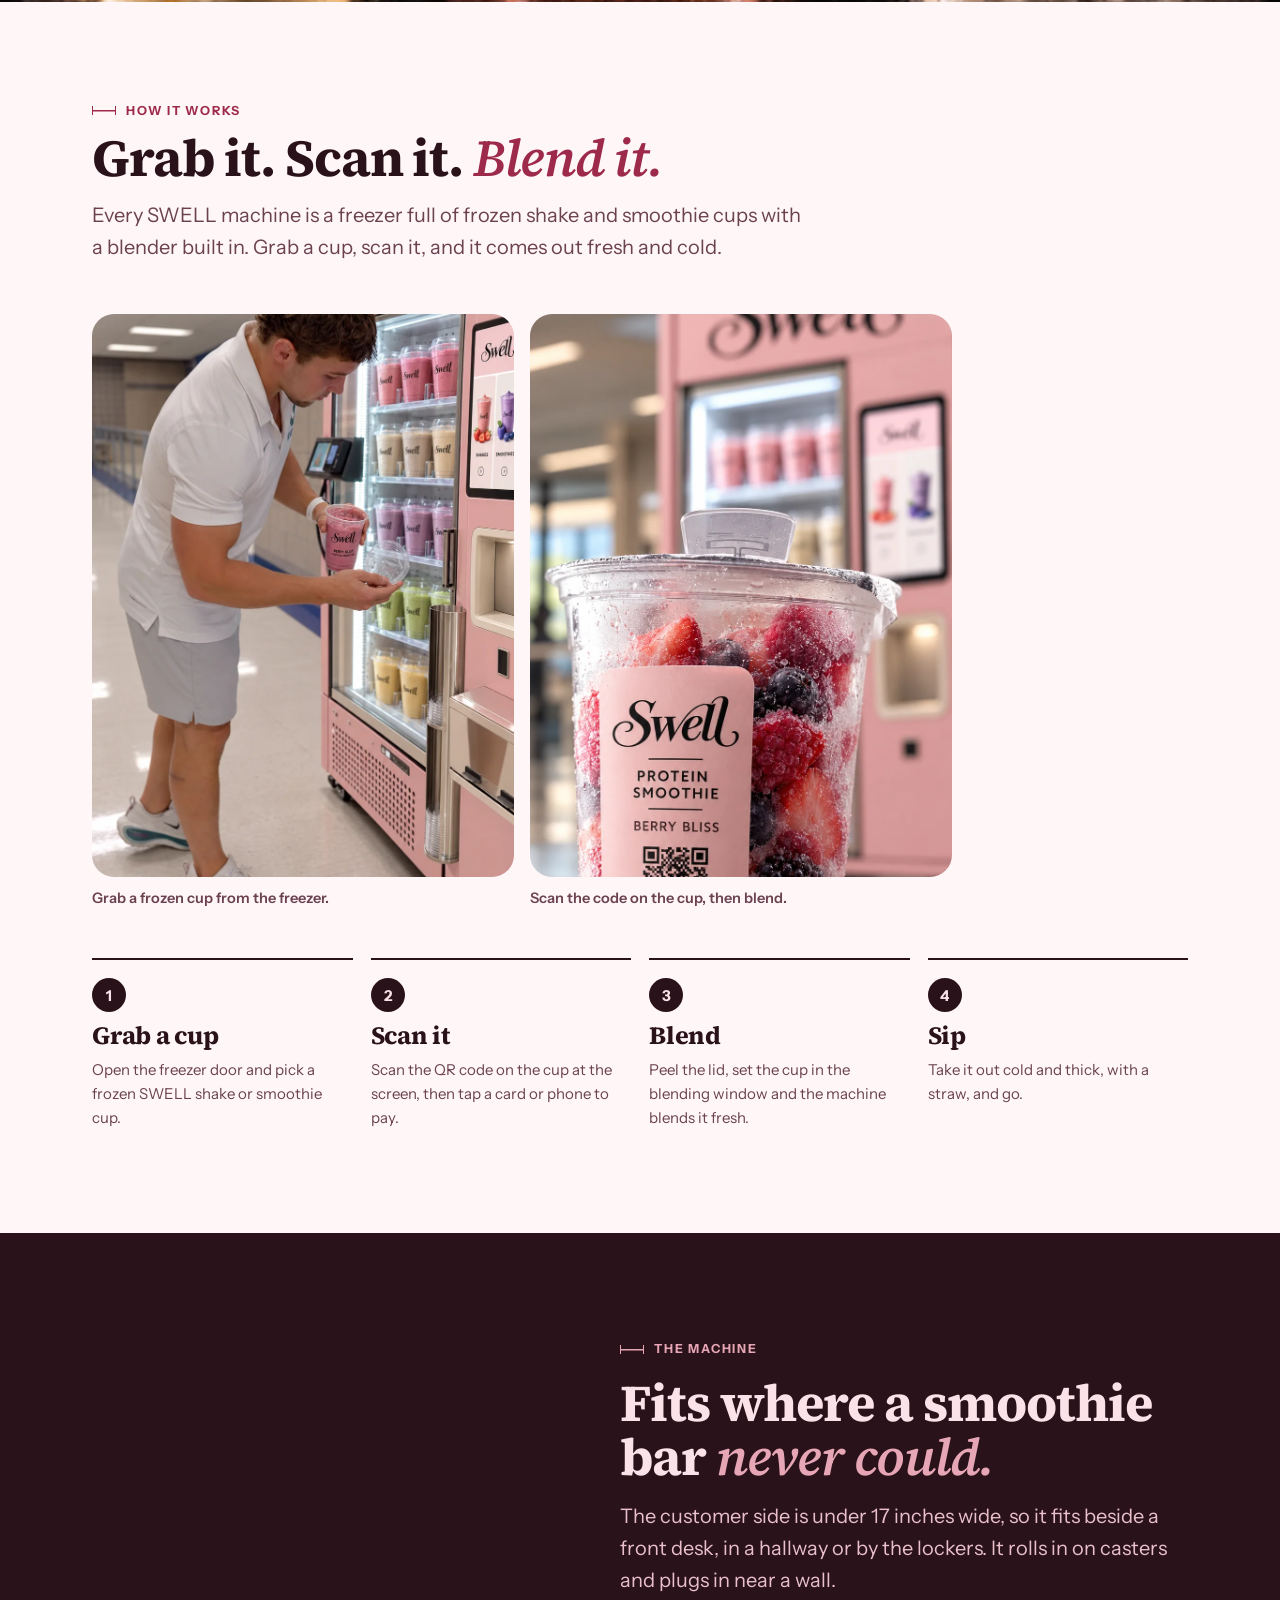
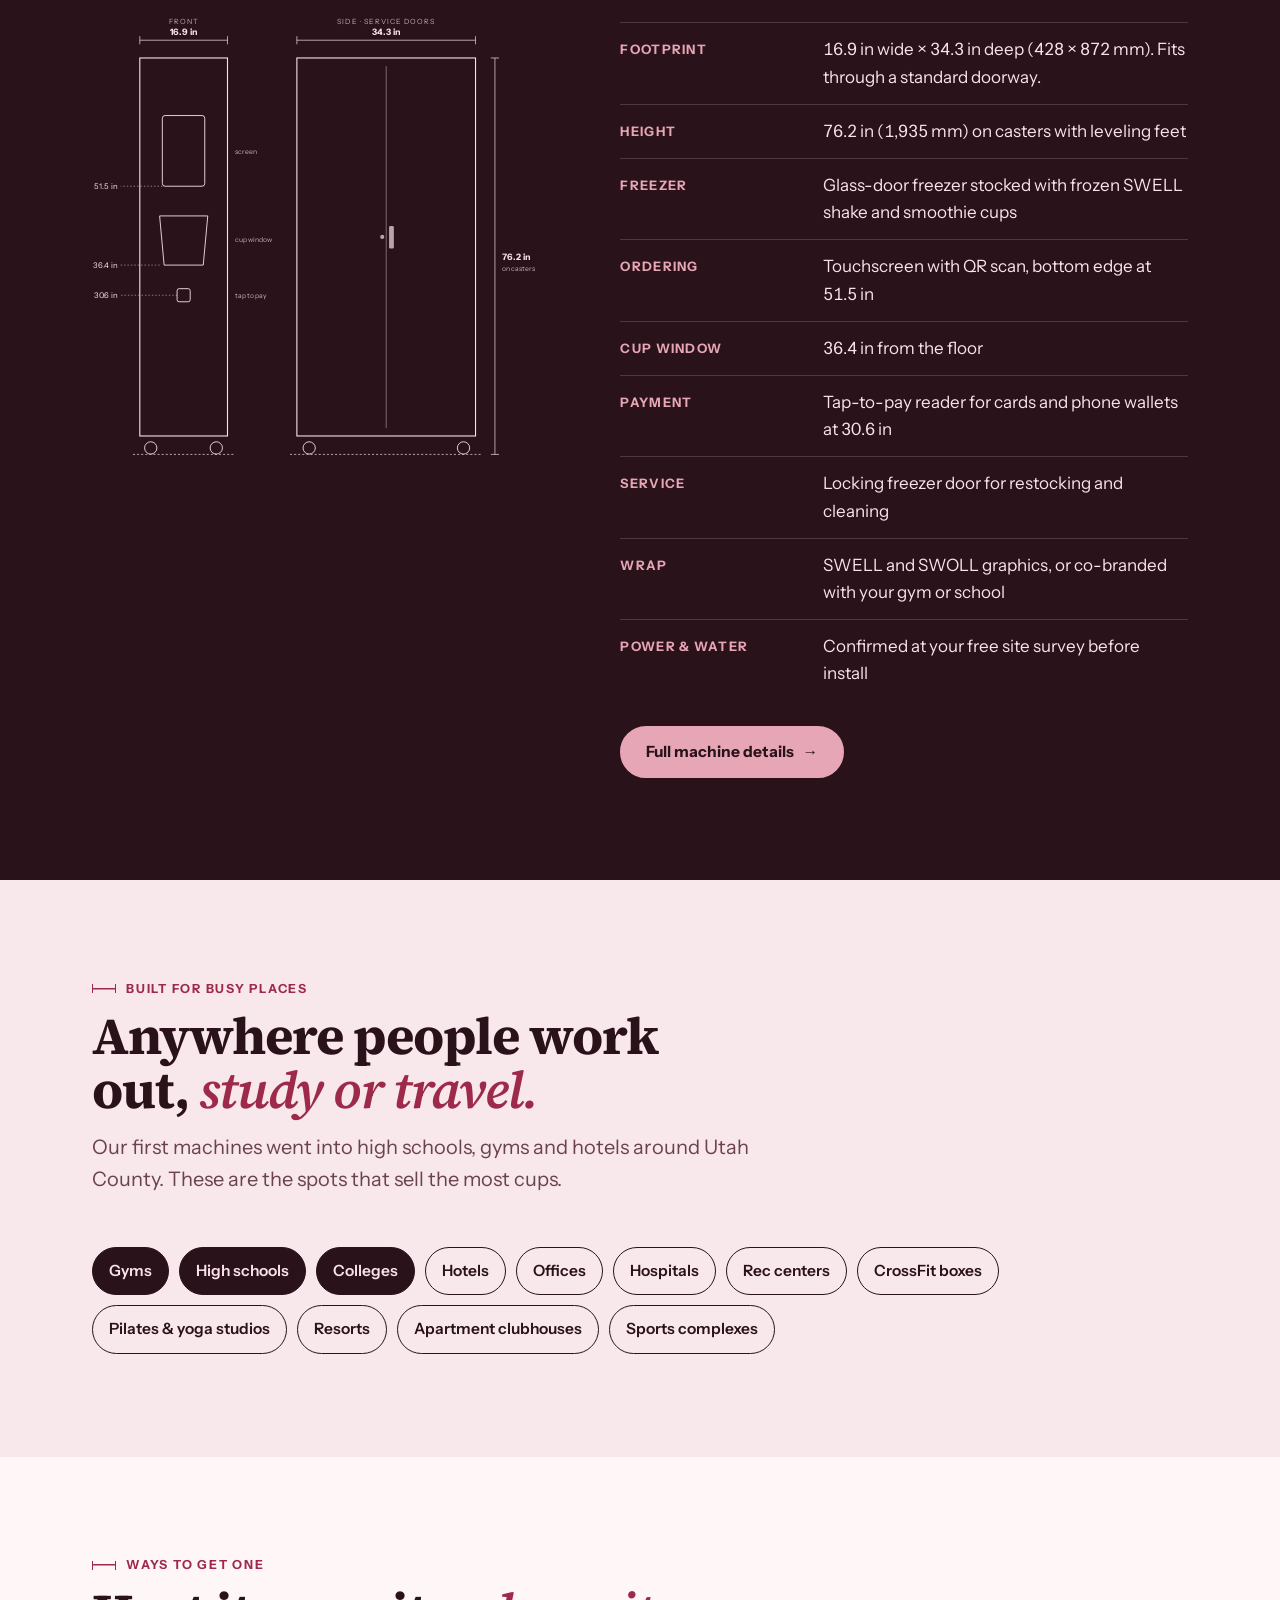
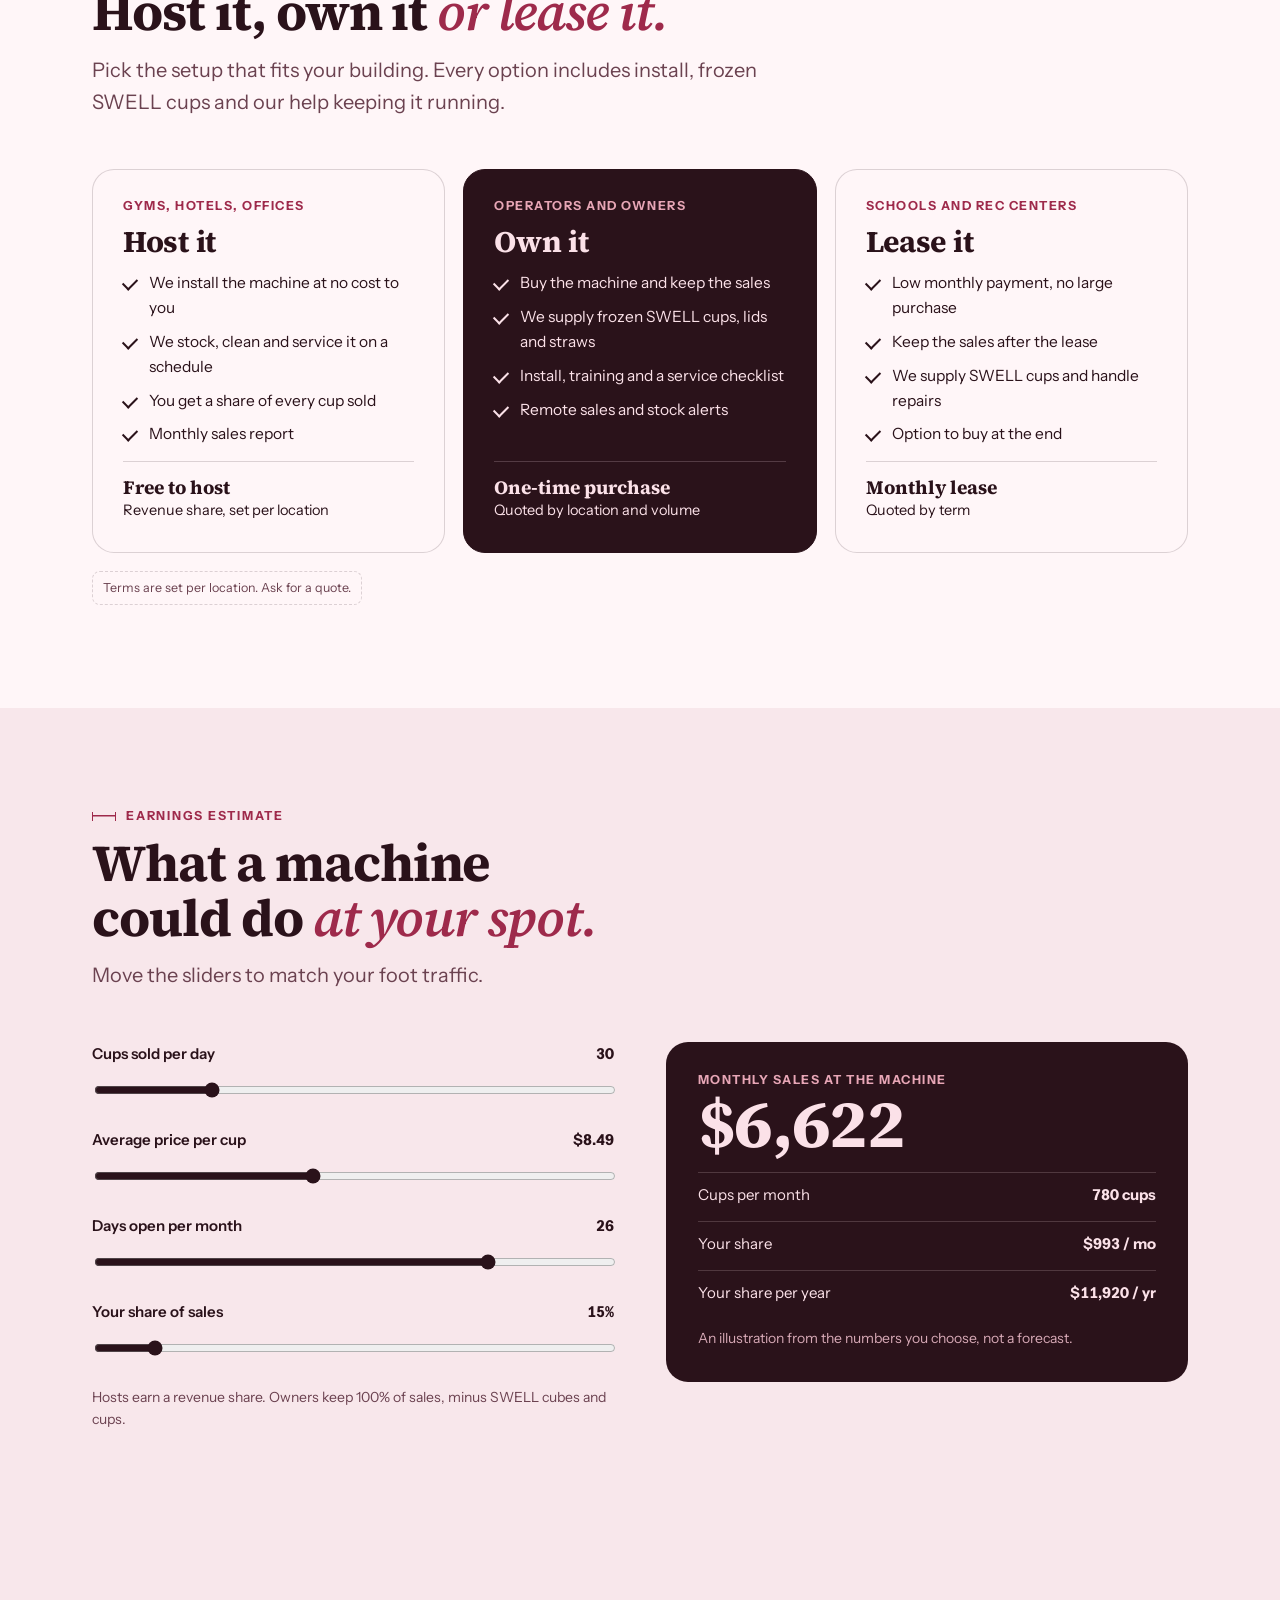
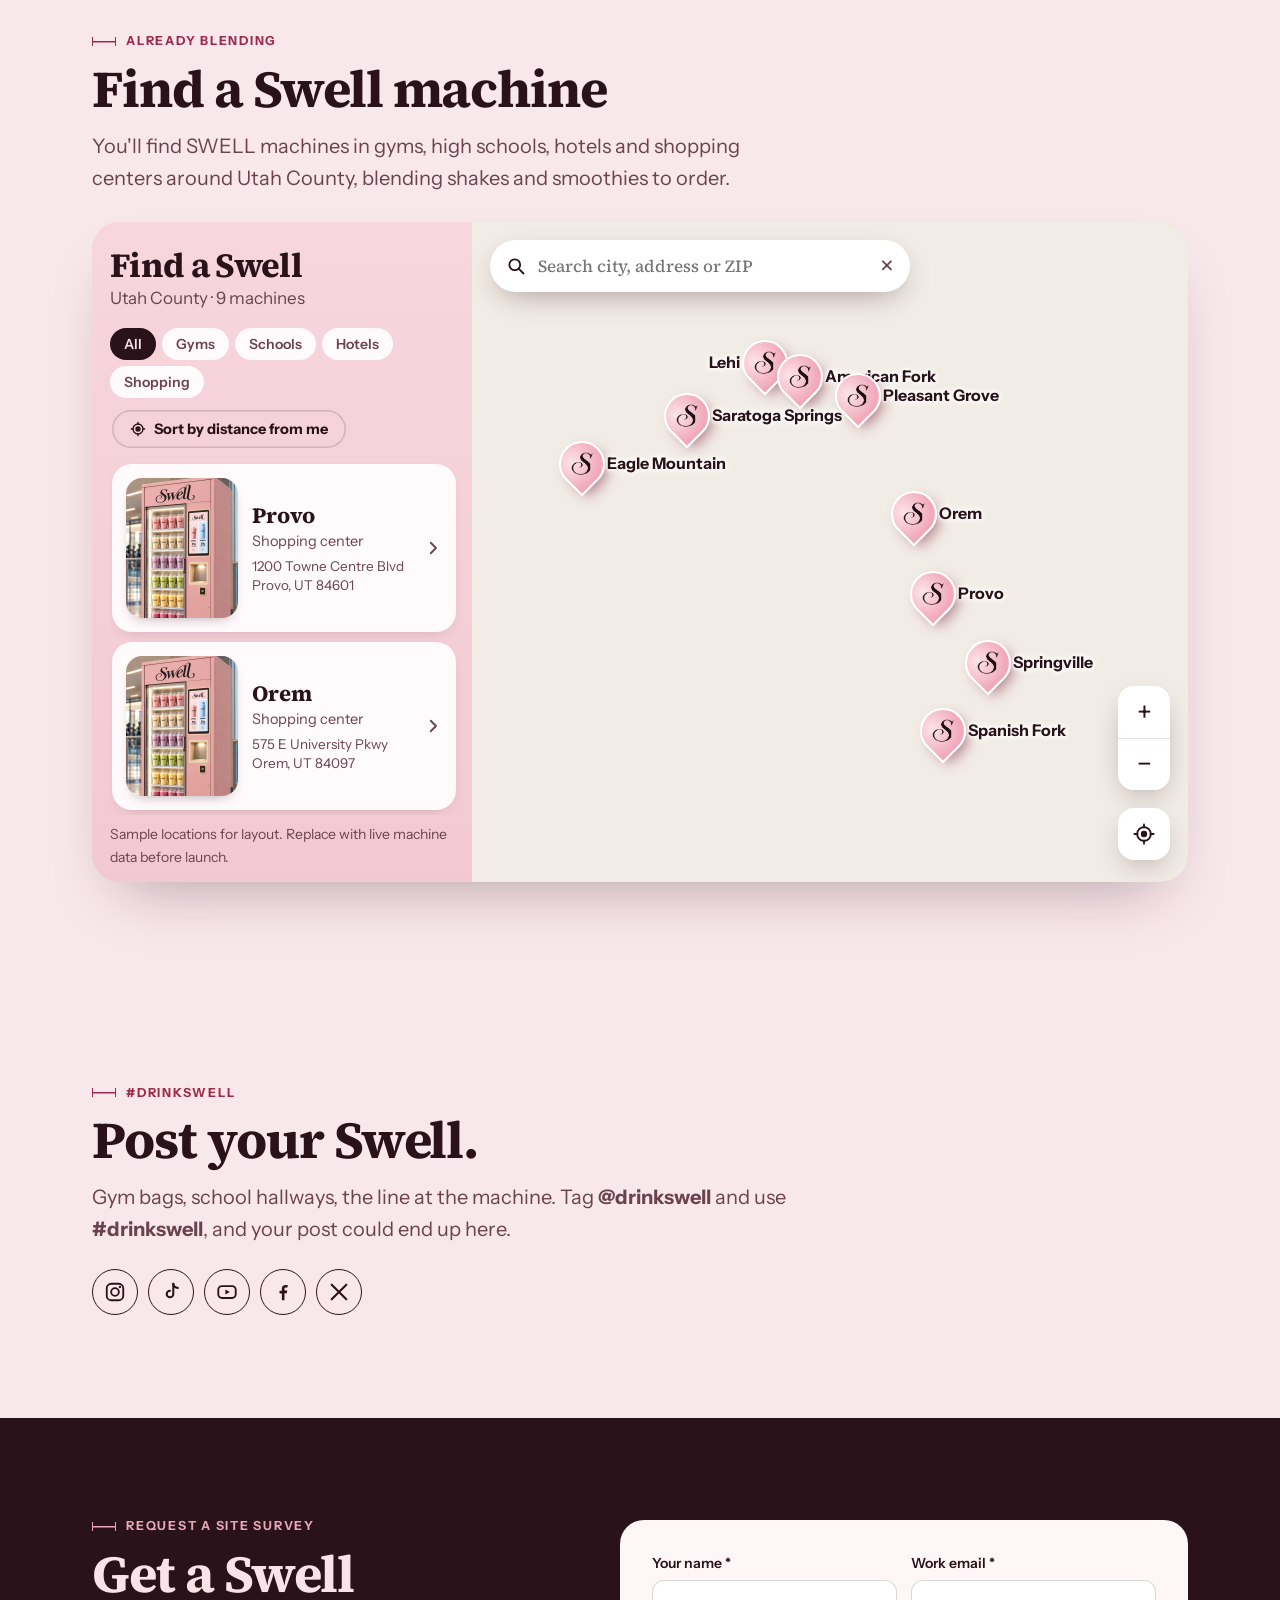
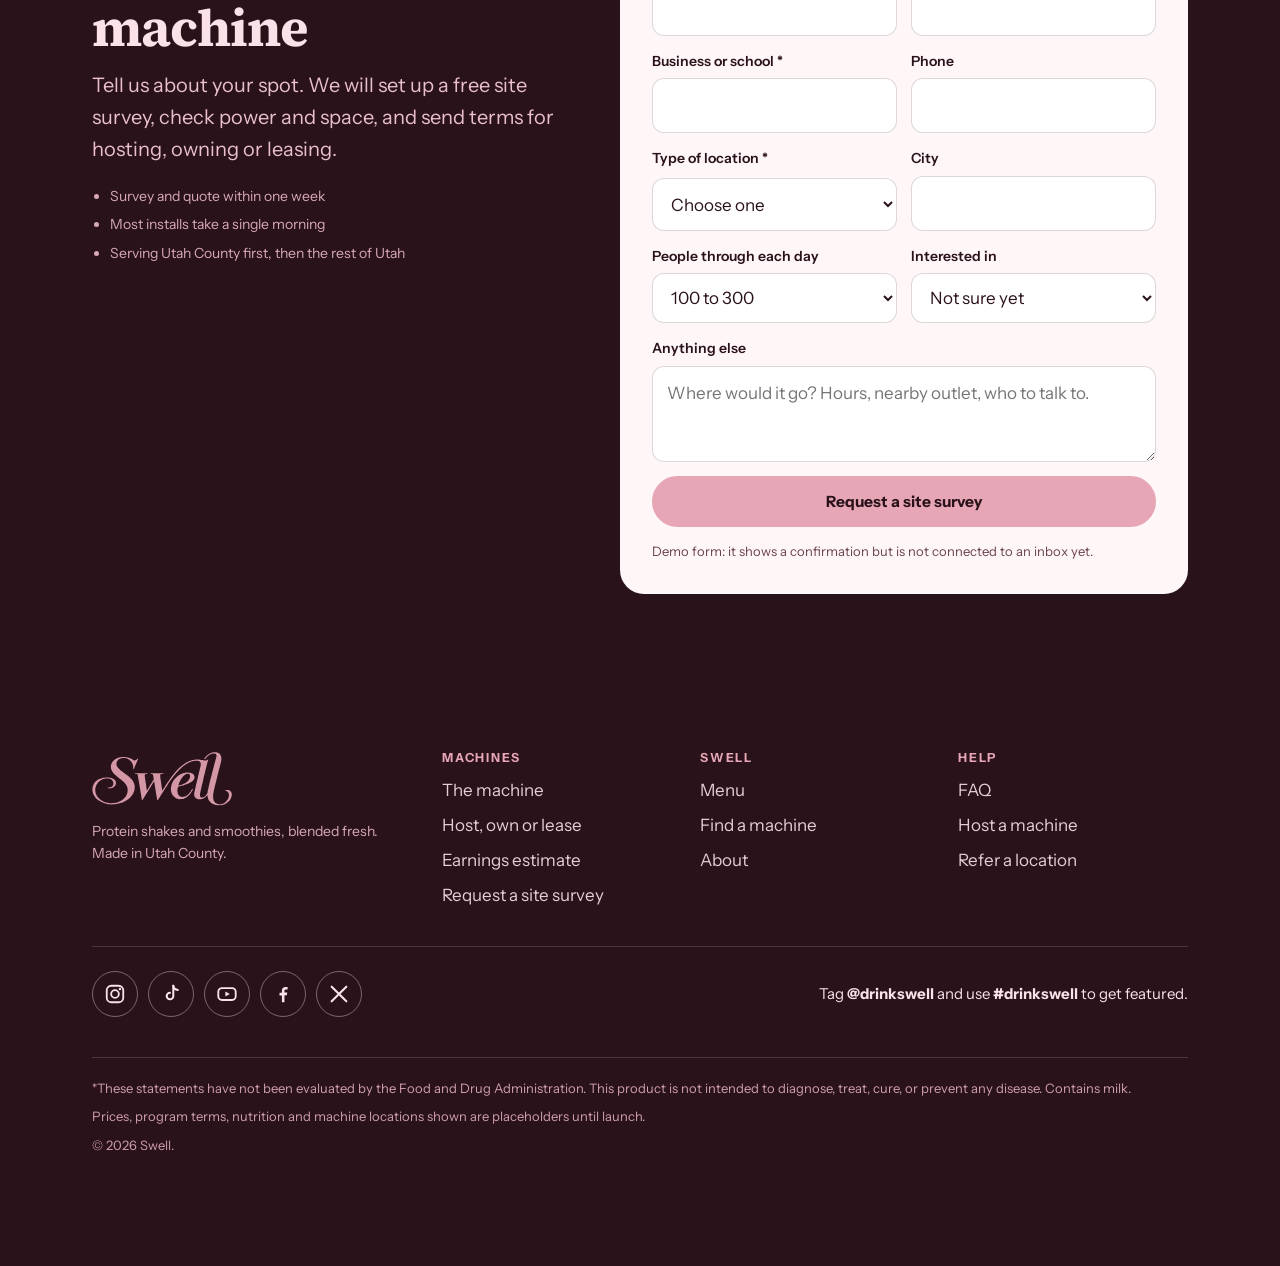
==== commit 2891f730: "Add files via upload" ====
--- a/index.html
+++ b/index.html
@@ -13,6 +13,7 @@
 <link rel="icon" href="favicon.ico" sizes="any"><link rel="icon" type="image/png" sizes="32x32" href="img/icons/favicon-32.png"><link rel="apple-touch-icon" href="img/icons/apple-touch-icon.png">
 <link rel="preload" href="fonts/source-serif-4.woff2" as="font" type="font/woff2" crossorigin>
 <link rel="preload" href="fonts/instrument-sans-400.woff2" as="font" type="font/woff2" crossorigin>
+<link rel="preload" href="fonts/great-vibes.woff2" as="font" type="font/woff2" crossorigin>
 <link rel="stylesheet" href="css/site.css">
 <script>try{var l=localStorage.getItem("swell-line");if(l==="smoothies"||l==="shakes")document.documentElement.setAttribute("data-line",l)}catch(e){}</script>
 </head>
@@ -47,8 +48,9 @@
 </div></section>
 
 <section class="photo-band" aria-label="Swell shakes and smoothies"><div class="wrap">
+  <a class="photo-link" href="menu.html"><span class="photo-cta">See the <span class="sw">menu</span> →</span>
   <img data-line-show="shakes" src="img/menu/shakes.webp" alt="Swell Vanilla, Chocolate and Cookies &amp; Cream protein shakes" width="1672" height="941">
-  <img data-line-show="smoothies" src="img/menu/smoothies.webp" alt="Swell Mango, Berry Bliss and Pina Colada protein smoothies" width="1536" height="1024">
+  <img data-line-show="smoothies" src="img/menu/smoothies.webp" alt="Swell Mango, Berry Bliss and Pina Colada protein smoothies" width="1536" height="1024"></a>
 </div></section>
 
 <section class="band-card" id="how"><div class="wrap">
@@ -63,37 +65,6 @@
   <li><h3>Blend</h3><p class="small">Peel the lid, set the cup in the blending window and the machine blends it fresh.</p></li>
   <li><h3>Sip</h3><p class="small">Take it out cold and thick, with a straw, and go.</p></li>
 </ol>
-</div></section>
-
-<section id="menu"><div class="wrap">
-  <div class="sec-head"><p class="eyebrow">The menu</p><h2>Three shakes. <em>Three smoothies.</em></h2><p class="lead">Milkshake flavors and fruit smoothies, blended fresh in every machine.</p></div>
-  <div id="home-cups" class="menu-lines">
-  <div class="line" data-line-group="shakes"><div class="cups-label"><h3>Protein shakes</h3><span>Milkshake flavors</span></div><ul class="cups"><li><div class="photo"><img src="img/menu/vanilla.webp" alt="Swell Vanilla protein shake in a cup" width="557" height="941"></div><b>Vanilla</b></li><li><div class="photo"><img src="img/menu/chocolate.webp" alt="Swell Chocolate protein shake in a cup" width="557" height="941"></div><b>Chocolate</b></li><li><div class="photo"><img src="img/menu/cookies-cream.webp" alt="Swell Cookies &amp; Cream protein shake in a cup" width="557" height="941"></div><b>Cookies &amp; Cream</b></li></ul></div>
-  <div class="line" data-line-group="smoothies"><div class="cups-label"><h3>Protein smoothies</h3><span>Fruit flavors</span></div><ul class="cups"><li><div class="photo"><img src="img/menu/mango.webp" alt="Swell Mango protein smoothie in a cup" width="512" height="864"></div><b>Mango</b></li><li><div class="photo"><img src="img/menu/berry-bliss.webp" alt="Swell Berry Bliss protein smoothie in a cup" width="512" height="864"></div><b>Berry Bliss</b></li><li><div class="photo"><img src="img/menu/pina-colada.webp" alt="Swell Pina Colada protein smoothie in a cup" width="512" height="864"></div><b>Pina Colada</b></li></ul></div>
-  <p class="small sizes-note">Every flavor comes as a SWELL with 30g of protein or a SWOLL with 50g.</p>
-</div>
-  <p style="margin-top:28px"><a class="btn ghost arrow" href="menu.html">Full menu</a></p>
-</div></section>
-
-<section class="band-blush" id="sizes"><div class="wrap">
-  <div class="sec-head"><p class="eyebrow">SWELL or SWOLL</p><h2>Pick your protein.</h2></div>
-  <div class="sizes">
-  <article class="size">
-    <div class="txt">
-      <svg class="logo mark-swell" viewBox="0 0 2496 954" role="img" aria-label="SWELL"><use href="#swell-logo"/></svg>
-      <p class="big">30g<small>PROTEIN</small></p>
-      <ul><li>16 oz cup</li><li>Every shake and smoothie flavor</li><li>Collagen, colostrum and iron in every cup*</li><li>$7.99 at the machine</li></ul>
-    </div>
-  </article>
-  <article class="size is-swoll">
-    <div class="txt">
-      <p class="mark-swoll">SWOLL</p>
-      <p class="big">50g<small>PROTEIN</small></p>
-      <ul><li>24 oz cup</li><li>The same flavors, bigger</li><li>Built for after a hard lift</li><li>$9.99 at the machine</li></ul>
-    </div>
-  </article>
-</div>
-  <p class="small" style="margin-top:16px">Prices are sample pricing until launch. Locations can set their own.</p>
 </div></section>
 
 <section class="band-ink" id="machine"><div class="wrap mach">
@@ -164,12 +135,12 @@
 </div></section>
 
 <section><div class="wrap">
-  <div class="sec-head"><p class="eyebrow">Built for busy places</p><h2>Anywhere people work out, study or travel.</h2><p class="lead">Our first machines went into high schools, gyms and hotels around Utah County. These are the spots that sell the most cups.</p></div>
+  <div class="sec-head"><p class="eyebrow">Built for busy places</p><h2>Anywhere people work out, <em>study or travel.</em></h2><p class="lead">Our first machines went into high schools, gyms and hotels around Utah County. These are the spots that sell the most cups.</p></div>
   <ul class="places"><li class="hl">Gyms</li><li class="hl">High schools</li><li class="hl">Colleges</li><li>Hotels</li><li>Offices</li><li>Hospitals</li><li>Rec centers</li><li>CrossFit boxes</li><li>Pilates & yoga studios</li><li>Resorts</li><li>Apartment clubhouses</li><li>Sports complexes</li></ul>
 </div></section>
 
 <section class="band-card" id="programs"><div class="wrap">
-  <div class="sec-head"><p class="eyebrow">Ways to get one</p><h2>Host it, own it <em>or lease it.</em></h2><p class="lead">Pick the setup that fits your building. Every option includes install, SWELL cubes and our help keeping it running.</p></div>
+  <div class="sec-head"><p class="eyebrow">Ways to get one</p><h2>Host it, own it <em>or lease it.</em></h2><p class="lead">Pick the setup that fits your building. Every option includes install, frozen SWELL cups and our help keeping it running.</p></div>
   <div class="programs">
   <article class="prog">
     <p class="who">Gyms, hotels, offices</p>
@@ -214,12 +185,12 @@
 </div>
 </div></section>
 
-<section class="mach-intro" id="machines"><div class="wrap"><div class="sec-head"><p class="eyebrow">Already blending</p><h2>Find a Swell machine</h2><p class="lead">You'll find SWELL machines in gyms, high schools, hotels and shopping centers around Utah County, blending shakes and smoothies to order.</p></div></div></section>
+<section class="mach-intro" id="machines"><div class="wrap"><div class="sec-head"><p class="eyebrow">Already blending</p><h2>Find a <span class="sw">Swell</span> machine</h2><p class="lead">You'll find SWELL machines in gyms, high schools, hotels and shopping centers around Utah County, blending shakes and smoothies to order.</p></div></div></section>
 <section style="padding-top:10px" id="find" class="find-sec"><div class="wrap">
 <link rel="stylesheet" href="vendor/maplibre-gl.css">
 <div class="finder2">
   <div class="fside">
-    <div class="fhead"><h2>Find a Swell</h2><p>Utah County · <span id="fcount">9</span> machines</p></div>
+    <div class="fhead"><h2>Find a <span class="sw">Swell</span></h2><p>Utah County · <span id="fcount">9</span> machines</p></div>
     <div class="ffilters filters" role="group" aria-label="Location type"><button type="button" class="press" aria-pressed="true" data-mf="all">All</button><button type="button" class="press" aria-pressed="false" data-mf="gym">Gyms</button><button type="button" class="press" aria-pressed="false" data-mf="school">Schools</button><button type="button" class="press" aria-pressed="false" data-mf="hotel">Hotels</button><button type="button" class="press" aria-pressed="false" data-mf="shopping">Shopping</button></div>
     <button type="button" class="btn sm alt flocate" id="flocate2"><svg viewBox="0 0 24 24" width="16" height="16" aria-hidden="true"><circle cx="12" cy="12" r="4" fill="currentColor"/><path d="M12 2v3M12 19v3M2 12h3M19 12h3" stroke="currentColor" stroke-width="2" stroke-linecap="round"/><circle cx="12" cy="12" r="7.5" fill="none" stroke="currentColor" stroke-width="2"/></svg>Sort by distance from me</button>
     <div class="flist" id="flist"><button type="button" class="mloc" data-id="provo" data-type="shopping" data-q="provo 1200 towne centre blvd provo, ut 84601 shopping center"><img src="img/machine_thumb.webp" alt="Swell vending machine in Provo" width="112" height="140" loading="lazy"><span class="mt"><b>Provo</b><span class="dist" data-venue="Shopping center">Shopping center</span><span class="addr">1200 Towne Centre Blvd<br>Provo, UT 84601</span></span><svg class="chev" viewBox="0 0 24 24" width="18" height="18" aria-hidden="true"><path d="m9 5 7 7-7 7" fill="none" stroke="currentColor" stroke-width="2.4" stroke-linecap="round" stroke-linejoin="round"/></svg></button><button type="button" class="mloc" data-id="orem" data-type="shopping" data-q="orem 575 e university pkwy orem, ut 84097 shopping center"><img src="img/machine_thumb.webp" alt="Swell vending machine in Orem" width="112" height="140" loading="lazy"><span class="mt"><b>Orem</b><span class="dist" data-venue="Shopping center">Shopping center</span><span class="addr">575 E University Pkwy<br>Orem, UT 84097</span></span><svg class="chev" viewBox="0 0 24 24" width="18" height="18" aria-hidden="true"><path d="m9 5 7 7-7 7" fill="none" stroke="currentColor" stroke-width="2.4" stroke-linecap="round" stroke-linejoin="round"/></svg></button><button type="button" class="mloc" data-id="lehi" data-type="gym" data-q="lehi 1230 e main st lehi, ut 84043 gym"><img src="img/machine_thumb.webp" alt="Swell vending machine in Lehi" width="112" height="140" loading="lazy"><span class="mt"><b>Lehi</b><span class="dist" data-venue="Gym">Gym</span><span class="addr">1230 E Main St<br>Lehi, UT 84043</span></span><svg class="chev" viewBox="0 0 24 24" width="18" height="18" aria-hidden="true"><path d="m9 5 7 7-7 7" fill="none" stroke="currentColor" stroke-width="2.4" stroke-linecap="round" stroke-linejoin="round"/></svg></button><button type="button" class="mloc" data-id="af" data-type="gym" data-q="american fork 51 e 100 n american fork, ut 84003 gym"><img src="img/machine_thumb.webp" alt="Swell vending machine in American Fork" width="112" height="140" loading="lazy"><span class="mt"><b>American Fork</b><span class="dist" data-venue="Gym">Gym</span><span class="addr">51 E 100 N<br>American Fork, UT 84003</span></span><svg class="chev" viewBox="0 0 24 24" width="18" height="18" aria-hidden="true"><path d="m9 5 7 7-7 7" fill="none" stroke="currentColor" stroke-width="2.4" stroke-linecap="round" stroke-linejoin="round"/></svg></button><button type="button" class="mloc" data-id="pg" data-type="school" data-q="pleasant grove address coming soon pleasant grove, ut 84062 high school"><img src="img/machine_thumb.webp" alt="Swell vending machine in Pleasant Grove" width="112" height="140" loading="lazy"><span class="mt"><b>Pleasant Grove</b><span class="dist" data-venue="High school">High school</span><span class="addr">Address coming soon<br>Pleasant Grove, UT 84062</span></span><svg class="chev" viewBox="0 0 24 24" width="18" height="18" aria-hidden="true"><path d="m9 5 7 7-7 7" fill="none" stroke="currentColor" stroke-width="2.4" stroke-linecap="round" stroke-linejoin="round"/></svg></button><button type="button" class="mloc" data-id="em" data-type="gym" data-q="eagle mountain address coming soon eagle mountain, ut 84005 gym"><img src="img/machine_thumb.webp" alt="Swell vending machine in Eagle Mountain" width="112" height="140" loading="lazy"><span class="mt"><b>Eagle Mountain</b><span class="dist" data-venue="Gym">Gym</span><span class="addr">Address coming soon<br>Eagle Mountain, UT 84005</span></span><svg class="chev" viewBox="0 0 24 24" width="18" height="18" aria-hidden="true"><path d="m9 5 7 7-7 7" fill="none" stroke="currentColor" stroke-width="2.4" stroke-linecap="round" stroke-linejoin="round"/></svg></button><button type="button" class="mloc" data-id="ss" data-type="gym" data-q="saratoga springs address coming soon saratoga springs, ut 84045 gym"><img src="img/machine_thumb.webp" alt="Swell vending machine in Saratoga Springs" width="112" height="140" loading="lazy"><span class="mt"><b>Saratoga Springs</b><span class="dist" data-venue="Gym">Gym</span><span class="addr">Address coming soon<br>Saratoga Springs, UT 84045</span></span><svg class="chev" viewBox="0 0 24 24" width="18" height="18" aria-hidden="true"><path d="m9 5 7 7-7 7" fill="none" stroke="currentColor" stroke-width="2.4" stroke-linecap="round" stroke-linejoin="round"/></svg></button><button type="button" class="mloc" data-id="sv" data-type="school" data-q="springville address coming soon springville, ut 84663 high school"><img src="img/machine_thumb.webp" alt="Swell vending machine in Springville" width="112" height="140" loading="lazy"><span class="mt"><b>Springville</b><span class="dist" data-venue="High school">High school</span><span class="addr">Address coming soon<br>Springville, UT 84663</span></span><svg class="chev" viewBox="0 0 24 24" width="18" height="18" aria-hidden="true"><path d="m9 5 7 7-7 7" fill="none" stroke="currentColor" stroke-width="2.4" stroke-linecap="round" stroke-linejoin="round"/></svg></button><button type="button" class="mloc" data-id="sf" data-type="hotel" data-q="spanish fork address coming soon spanish fork, ut 84660 hotel"><img src="img/machine_thumb.webp" alt="Swell vending machine in Spanish Fork" width="112" height="140" loading="lazy"><span class="mt"><b>Spanish Fork</b><span class="dist" data-venue="Hotel">Hotel</span><span class="addr">Address coming soon<br>Spanish Fork, UT 84660</span></span><svg class="chev" viewBox="0 0 24 24" width="18" height="18" aria-hidden="true"><path d="m9 5 7 7-7 7" fill="none" stroke="currentColor" stroke-width="2.4" stroke-linecap="round" stroke-linejoin="round"/></svg></button></div>
@@ -238,14 +209,14 @@
 </div></section>
 
 <section class="drinkswell"><div class="wrap">
-  <div class="sec-head"><p class="eyebrow">#drinkswell</p><h2>Post your Swell.</h2><p class="lead">Gym bags, school hallways, the line at the machine. Tag <b>@drinkswell</b> and use <b>#drinkswell</b>, and your post could end up here.</p></div>
+  <div class="sec-head"><p class="eyebrow">#drinkswell</p><h2>Post your <span class="sw">Swell.</span></h2><p class="lead">Gym bags, school hallways, the line at the machine. Tag <b>@drinkswell</b> and use <b>#drinkswell</b>, and your post could end up here.</p></div>
   <ul class="social" aria-label="Swell on social media"><li><a href="https://www.instagram.com/drinkswell" target="_blank" rel="noopener" aria-label="Swell on Instagram"><svg viewBox="0 0 24 24" width="22" height="22" aria-hidden="true"><rect x="3" y="3" width="18" height="18" rx="5" fill="none" stroke="currentColor" stroke-width="2"/><circle cx="12" cy="12" r="4.2" fill="none" stroke="currentColor" stroke-width="2"/><circle cx="17.4" cy="6.6" r="1.3" fill="currentColor"/></svg></a></li><li><a href="https://www.tiktok.com/@drinkswell" target="_blank" rel="noopener" aria-label="Swell on TikTok"><svg viewBox="0 0 24 24" width="22" height="22" aria-hidden="true"><path d="M14.5 3v11.2a3.6 3.6 0 1 1-3.6-3.6" fill="none" stroke="currentColor" stroke-width="2.2" stroke-linecap="round"/><path d="M14.5 3c.4 2.6 2.2 4.4 5 4.6" fill="none" stroke="currentColor" stroke-width="2.2" stroke-linecap="round"/></svg></a></li><li><a href="https://www.youtube.com/@drinkswell" target="_blank" rel="noopener" aria-label="Swell on YouTube"><svg viewBox="0 0 24 24" width="22" height="22" aria-hidden="true"><rect x="2.5" y="5.5" width="19" height="13" rx="4" fill="none" stroke="currentColor" stroke-width="2"/><path d="M10.2 9.2v5.6l4.8-2.8z" fill="currentColor"/></svg></a></li><li><a href="https://www.facebook.com/drinkswell" target="_blank" rel="noopener" aria-label="Swell on Facebook"><svg viewBox="0 0 24 24" width="22" height="22" aria-hidden="true"><path d="M13.6 21v-7.6h2.6l.4-3h-3V8.6c0-.9.3-1.5 1.5-1.5H17V4.4c-.3 0-1.2-.1-2.3-.1-2.3 0-3.9 1.4-3.9 4v2.2H8.2v3h2.6V21z" fill="currentColor"/></svg></a></li><li><a href="https://x.com/drinkswell" target="_blank" rel="noopener" aria-label="Swell on X"><svg viewBox="0 0 24 24" width="22" height="22" aria-hidden="true"><path d="M4 4l16 16M20 4L4 20" stroke="currentColor" stroke-width="2.3" stroke-linecap="round"/></svg></a></li></ul>
 </div></section>
 
 <section class="band-ink" id="request"><div class="wrap req">
   <div class="sec-head">
     <p class="eyebrow">Request a site survey</p>
-    <h2>Get a SWELL machine</h2>
+    <h2>Get a <span class="sw">Swell</span> machine</h2>
     <p class="lead">Tell us about your spot. We will set up a free site survey, check power and space, and send terms for hosting, owning or leasing.</p>
     <ul class="small" style="margin:6px 0 0;padding-left:18px;display:grid;gap:6px">
       <li>Survey and quote within one week</li>
@@ -280,7 +251,7 @@
   <div class="cols">
     <div class="foot-brand">
       <a href="index.html" aria-label="Swell home"><svg class="logo" viewBox="0 0 2496 954" aria-hidden="true"><use href="#swell-logo"/></svg></a>
-      <p class="small">Protein shakes and smoothies, blended fresh in SWELL machines. Made in Utah County.</p>
+      <p class="small">Protein shakes and smoothies, blended fresh. Made in Utah County.</p>
     </div>
     <div><h4>Machines</h4><ul><li><a href="machine.html">The machine</a></li><li><a href="machine.html#programs">Host, own or lease</a></li><li><a href="machine.html#estimate">Earnings estimate</a></li><li><a href="machine.html#request">Request a site survey</a></li></ul></div>
     <div><h4>Swell</h4><ul><li><a href="menu.html">Menu</a></li><li><a href="locations.html">Find a machine</a></li><li><a href="about.html">About</a></li></ul></div>
--- a/css/site.css
+++ b/css/site.css
@@ -487,3 +487,15 @@
 .toast.on { opacity: 1; transform: translate(-50%, 0) scale(1); }
 .toast a { color: inherit; pointer-events: auto; }
 #find, #machines { scroll-margin-top: 84px; }
+
+/* real machine + how-it-works photos */
+.hero-machine { width: min(100%, 360px); height: auto; border-radius: 28px; box-shadow: 0 30px 60px -30px rgba(40, 10, 20, .45); }
+.hero-stage { place-items: center; }
+.how-photos { display: grid; grid-template-columns: repeat(2, minmax(0, 1fr)); gap: 16px; max-width: 860px; margin-bottom: clamp(32px, 4vw, 48px); }
+.how-photos figure { margin: 0; display: grid; gap: 10px; min-width: 0; }
+.how-photos img { width: 100%; aspect-ratio: 3 / 4; object-fit: cover; border-radius: 22px; }
+.how-photos figcaption { font-size: 14.5px; color: var(--muted); font-weight: 600; }
+@media (max-width: 760px) {
+  .how-photos { grid-template-columns: none; grid-auto-flow: column; grid-auto-columns: 72%; overflow-x: auto; scroll-snap-type: x mandatory; padding-bottom: 6px; }
+  .how-photos figure { scroll-snap-align: start; }
+}
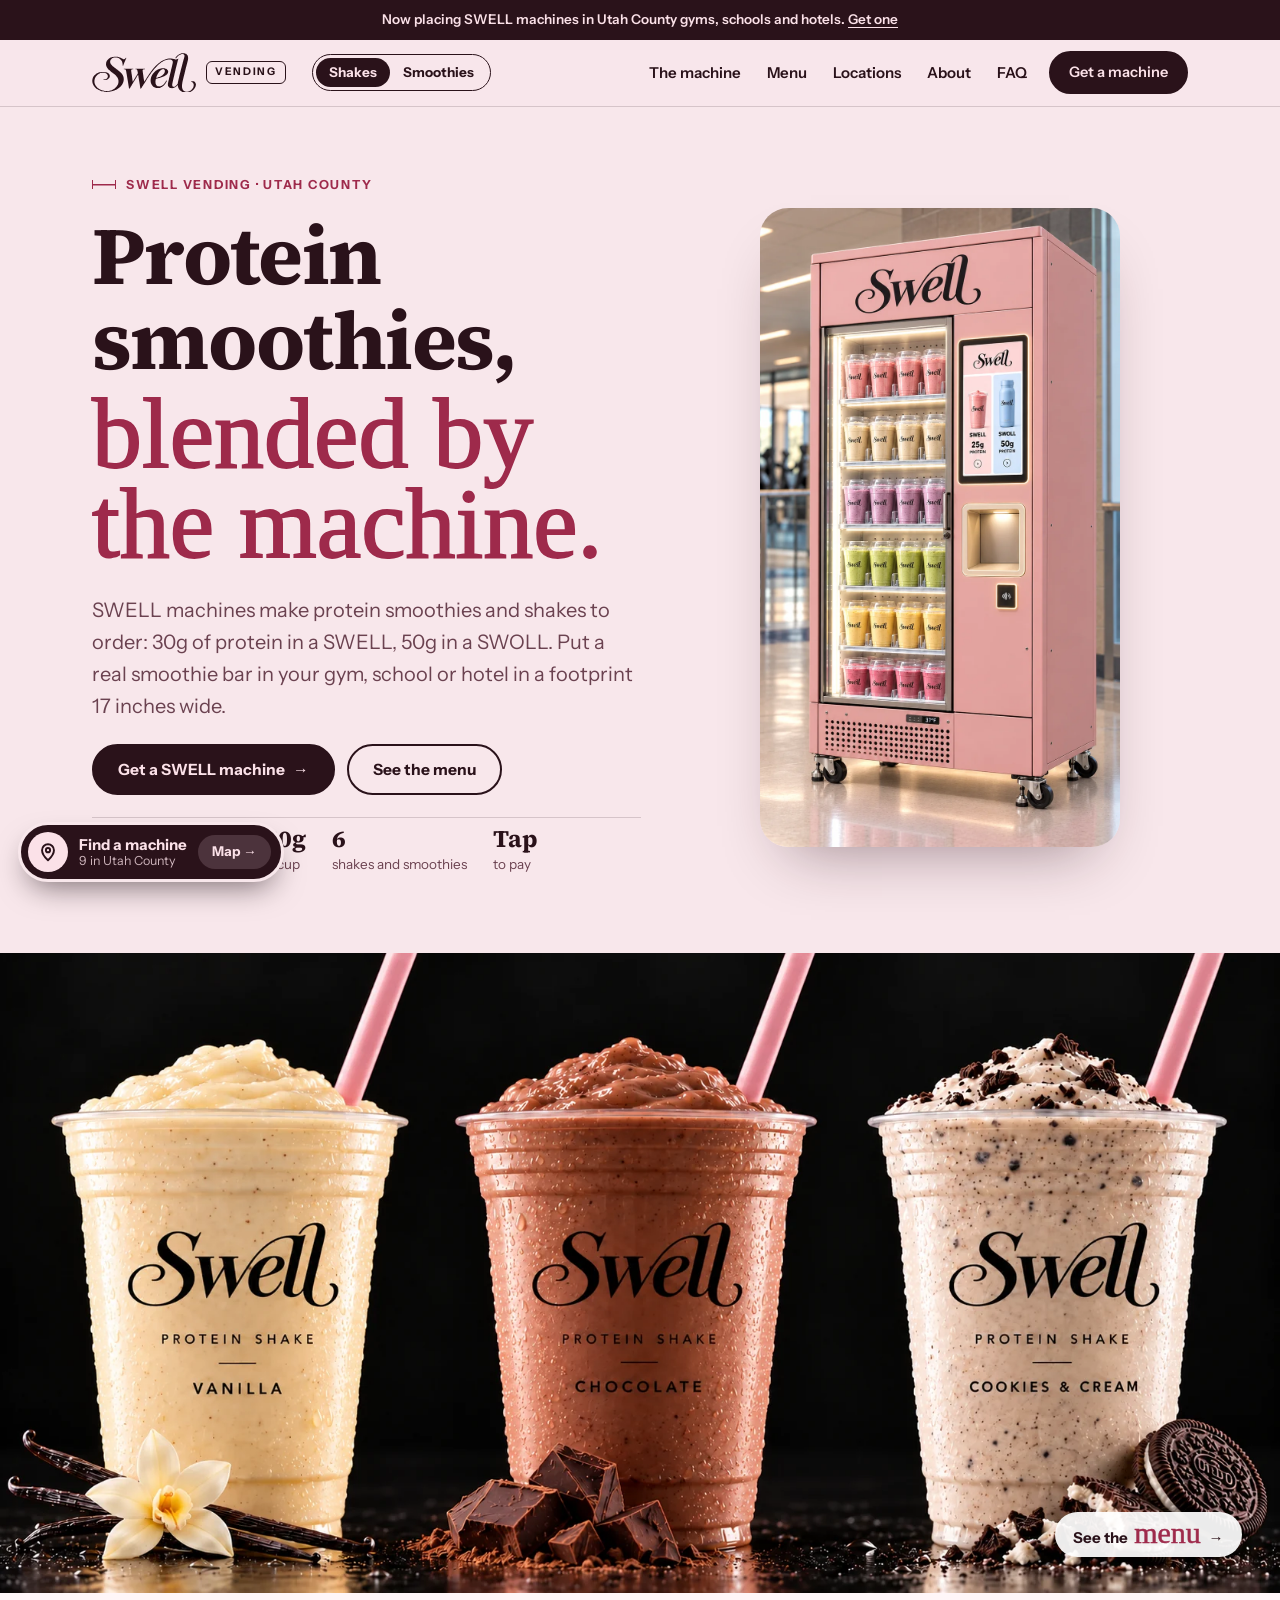
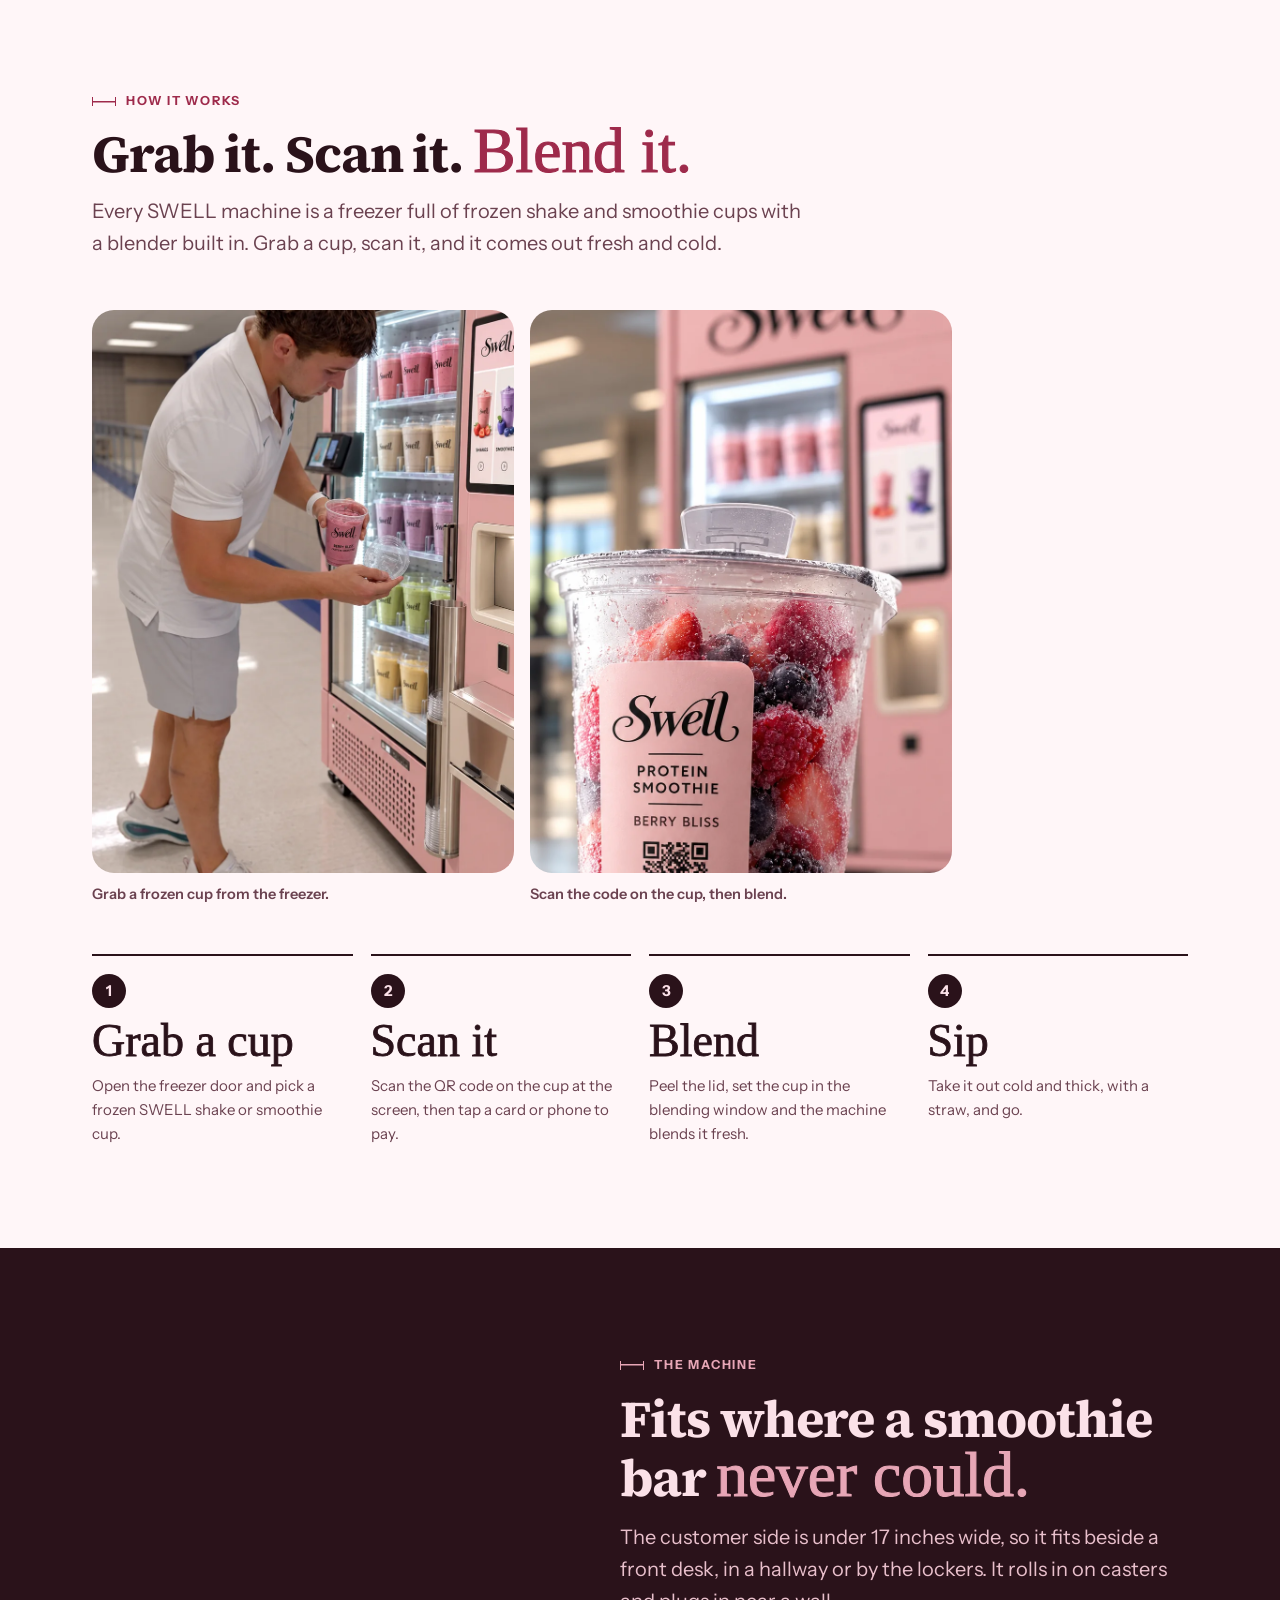
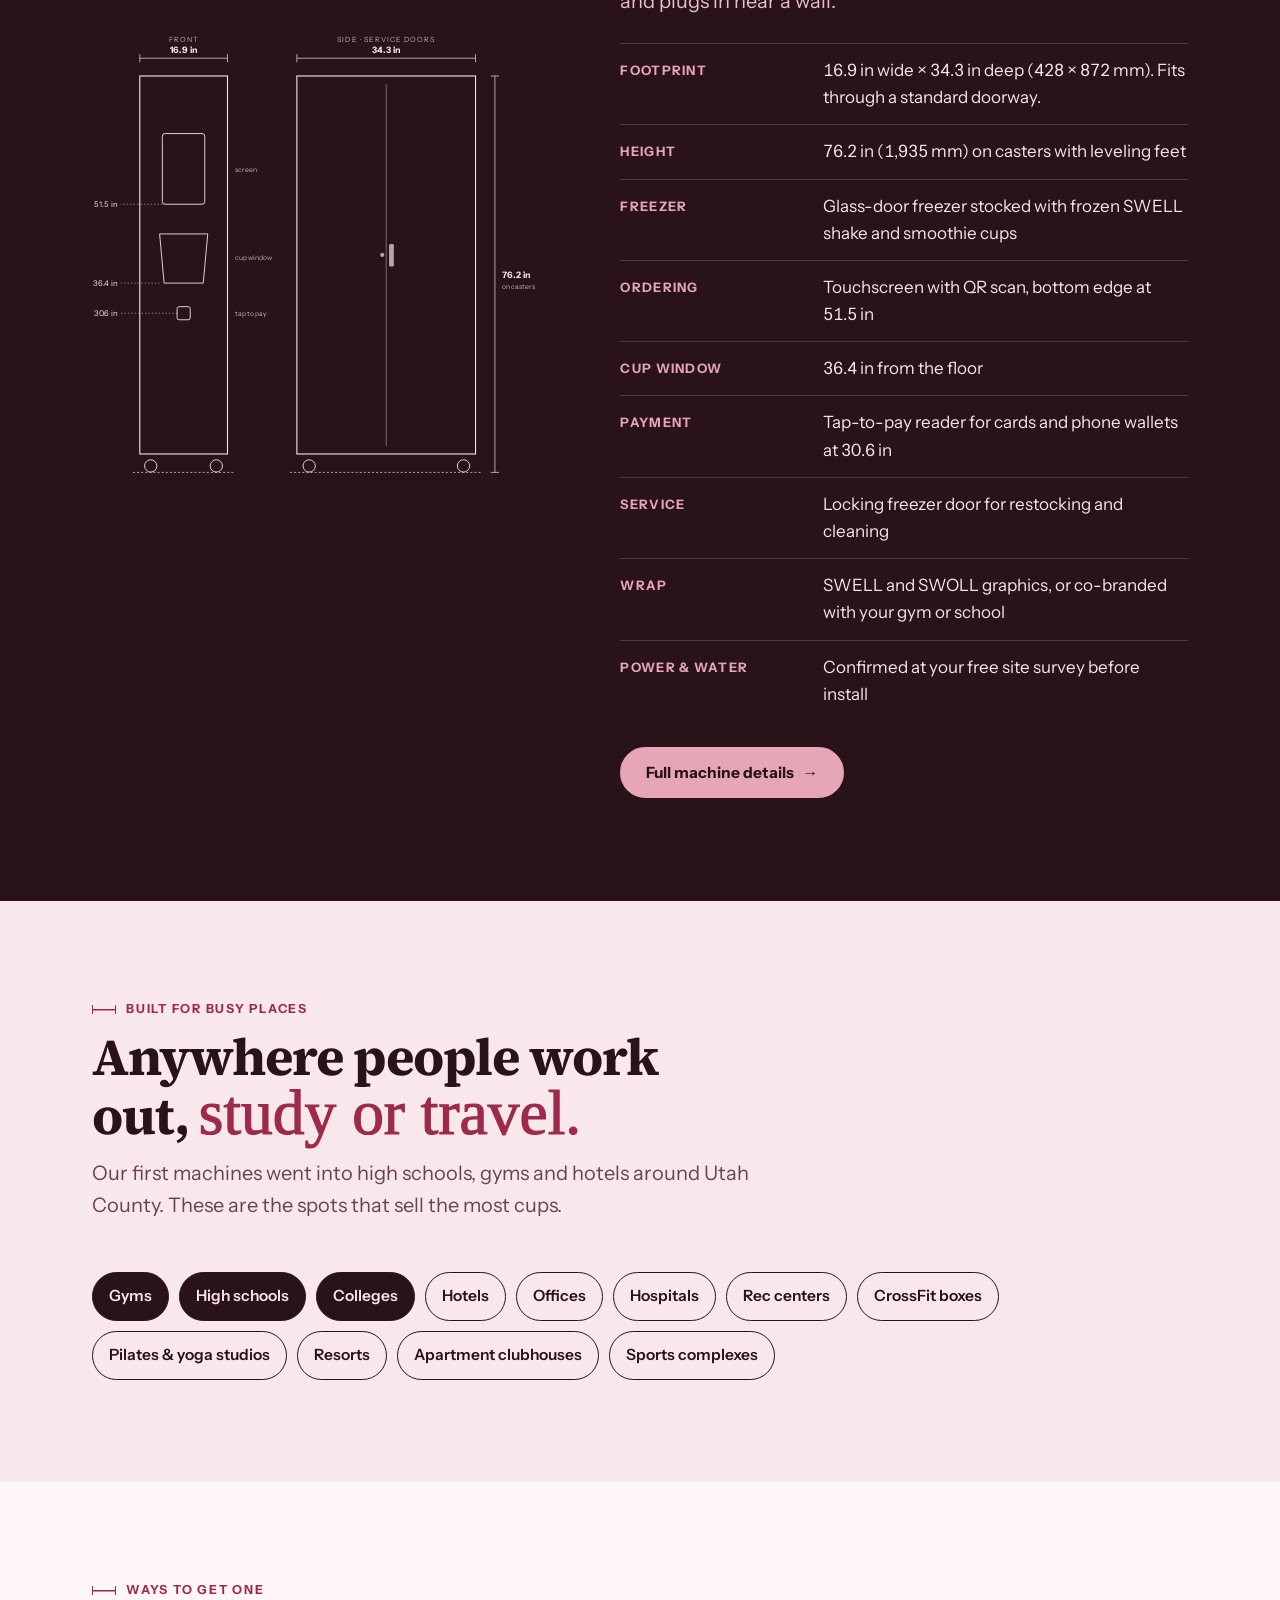
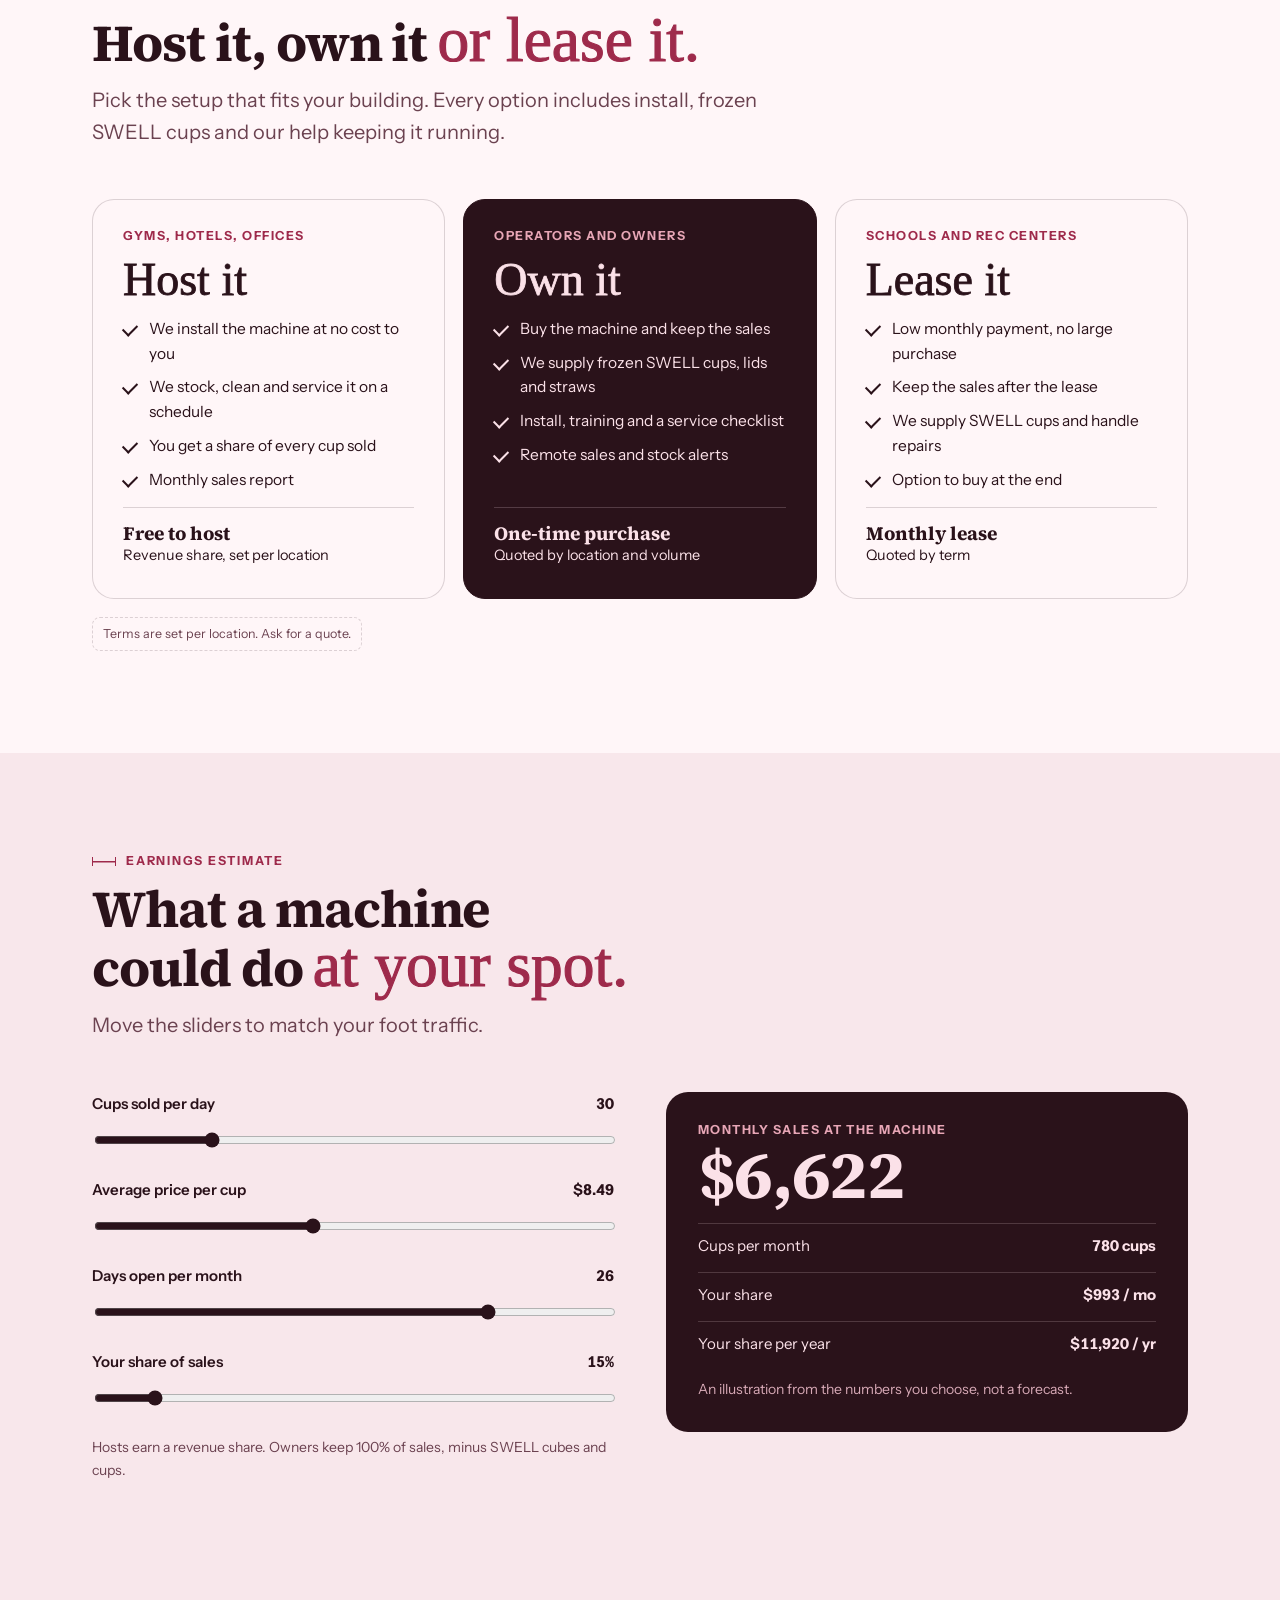
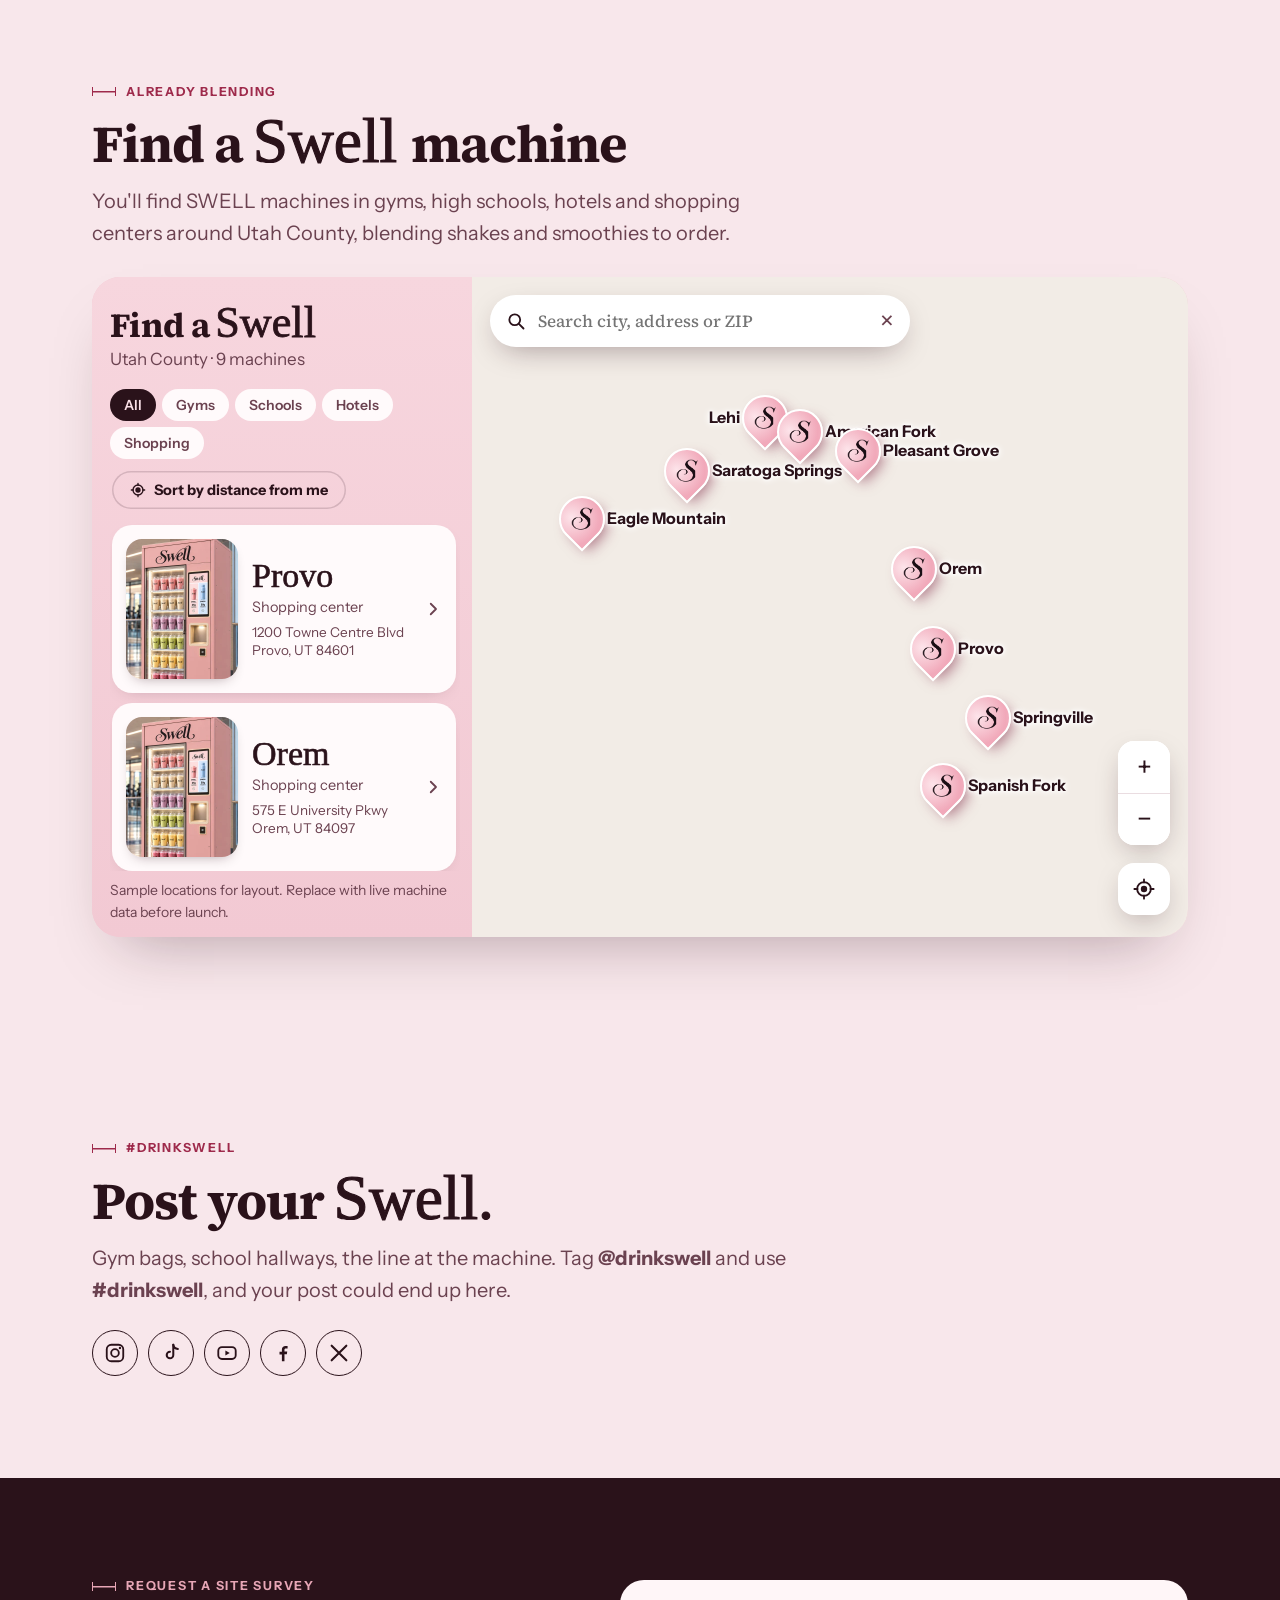
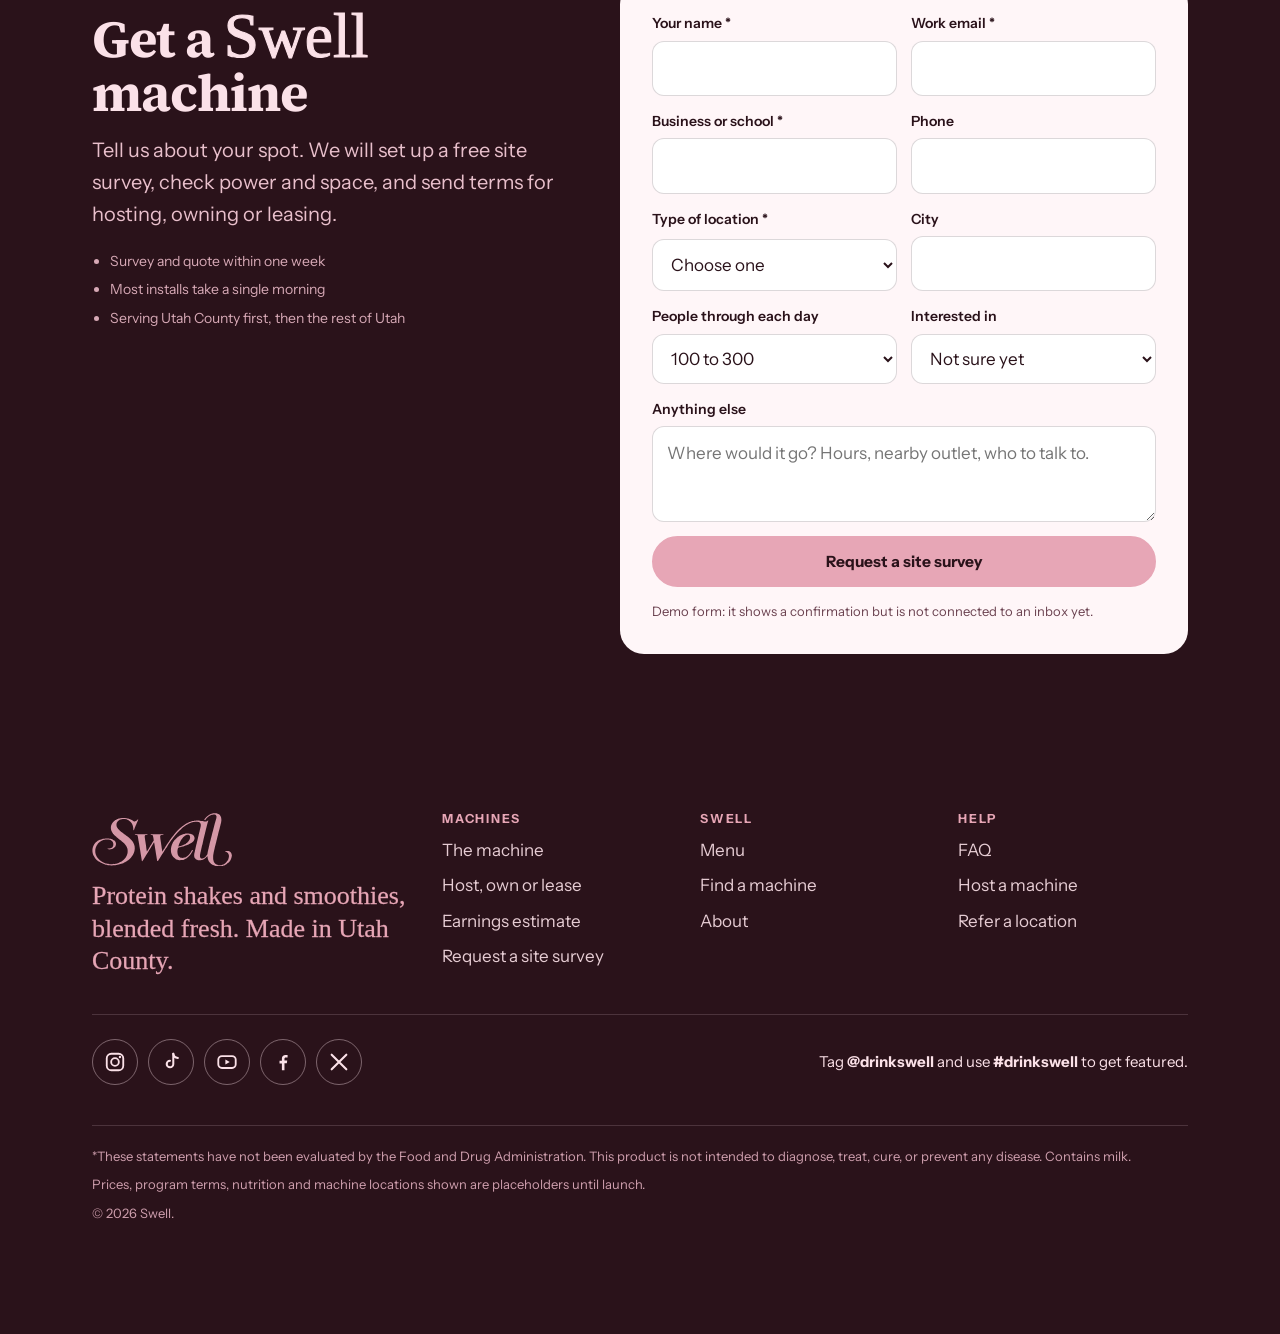
==== commit 207d5dd0: "Add files via upload" ====
--- a/index.html
+++ b/index.html
@@ -13,7 +13,7 @@
 <link rel="icon" href="favicon.ico" sizes="any"><link rel="icon" type="image/png" sizes="32x32" href="img/icons/favicon-32.png"><link rel="apple-touch-icon" href="img/icons/apple-touch-icon.png">
 <link rel="preload" href="fonts/source-serif-4.woff2" as="font" type="font/woff2" crossorigin>
 <link rel="preload" href="fonts/instrument-sans-400.woff2" as="font" type="font/woff2" crossorigin>
-<link rel="preload" href="fonts/great-vibes.woff2" as="font" type="font/woff2" crossorigin>
+<link rel="preload" href="fonts/playfair-italic.woff2" as="font" type="font/woff2" crossorigin>
 <link rel="stylesheet" href="css/site.css">
 <script>try{var l=localStorage.getItem("swell-line");if(l==="smoothies"||l==="shakes")document.documentElement.setAttribute("data-line",l)}catch(e){}</script>
 </head>
--- a/css/site.css
+++ b/css/site.css
@@ -499,3 +499,39 @@
   .how-photos { grid-template-columns: none; grid-auto-flow: column; grid-auto-columns: 72%; overflow-x: auto; scroll-snap-type: x mandatory; padding-bottom: 6px; }
   .how-photos figure { scroll-snap-align: start; }
 }
+
+/* ---- Swell script: the lettering that matches the Swell logo ---- */
+@font-face { font-family: "Great Vibes"; src: url(../fonts/great-vibes.woff2) format("woff2"); font-weight: 400; font-style: normal; font-display: swap; }
+:root { --script: "Great Vibes", "Snell Roundhand", "Apple Chancery", cursive; }
+h1 em, h2 em, .sw, .script,
+.steps h3, .prog h3, .boosts b, .faq-group h3, .cups-label h3, .menu-lines .cups b, .thanks h3 span, .foot-brand p, .fhead h2 .sw, .mloc b, .pc h3, .photo-cta .sw {
+  font-family: var(--script); font-style: normal; font-weight: 400; letter-spacing: 0;
+  -webkit-text-stroke: .018em currentColor; paint-order: stroke fill;
+}
+h1 em, h2 em, .sw { font-size: 1.22em; line-height: .9; padding-right: .06em; }
+h1 em { display: inline-block; margin-top: .06em; }
+.sw { color: inherit; }
+h1 .sw, h2 .sw { color: var(--ink); }
+.band-ink h2 .sw { color: var(--on-ink); }
+.steps h3 { font-size: clamp(38px, 3.6vw, 46px); line-height: 1; }
+.prog h3 { font-size: 46px; line-height: 1; }
+.boosts b { font-size: 34px; line-height: 1.05; }
+.faq-group h3 { font-size: 40px; }
+.cups-label h3 { font-size: 40px; }
+.menu-lines .cups b { font-size: 36px; line-height: 1; margin-top: 8px; }
+.thanks h3 span { font-size: 1.3em; }
+.foot-brand p.small { font-size: 26px; line-height: 1.25; color: var(--blush); max-width: 14em; -webkit-text-stroke: .01em currentColor; }
+.mloc b { font-size: 34px; line-height: 1; }
+.pc h3 { font-size: 26px; line-height: 1.05; }
+.fhead h2 .sw { font-size: 1.3em; }
+/* "See the menu" over the drink photos */
+.photo-link { position: relative; display: block; color: #fff; text-decoration: none; }
+.photo-cta { position: absolute; z-index: 2; right: clamp(16px, 3vw, 40px); bottom: clamp(14px, 3vw, 36px); font: 700 15px/1 var(--body); padding: 12px 18px; border-radius: 999px; background: rgba(255, 255, 255, .92); color: var(--ink); display: inline-flex; align-items: baseline; gap: 6px; transition: transform .2s ease; }
+.photo-cta .sw { font-size: 30px; line-height: .6; color: var(--rose); }
+.photo-link:hover .photo-cta { transform: translateY(-2px); }
+@media (max-width: 560px) {
+  .menu-lines .cups b { font-size: 24px; }
+  .mloc b { font-size: 28px; }
+  .prog h3 { font-size: 40px; }
+}
+.timeline b { font-family: var(--script); font-weight: 400; font-size: 36px; line-height: 1; -webkit-text-stroke: .018em currentColor; paint-order: stroke fill; }
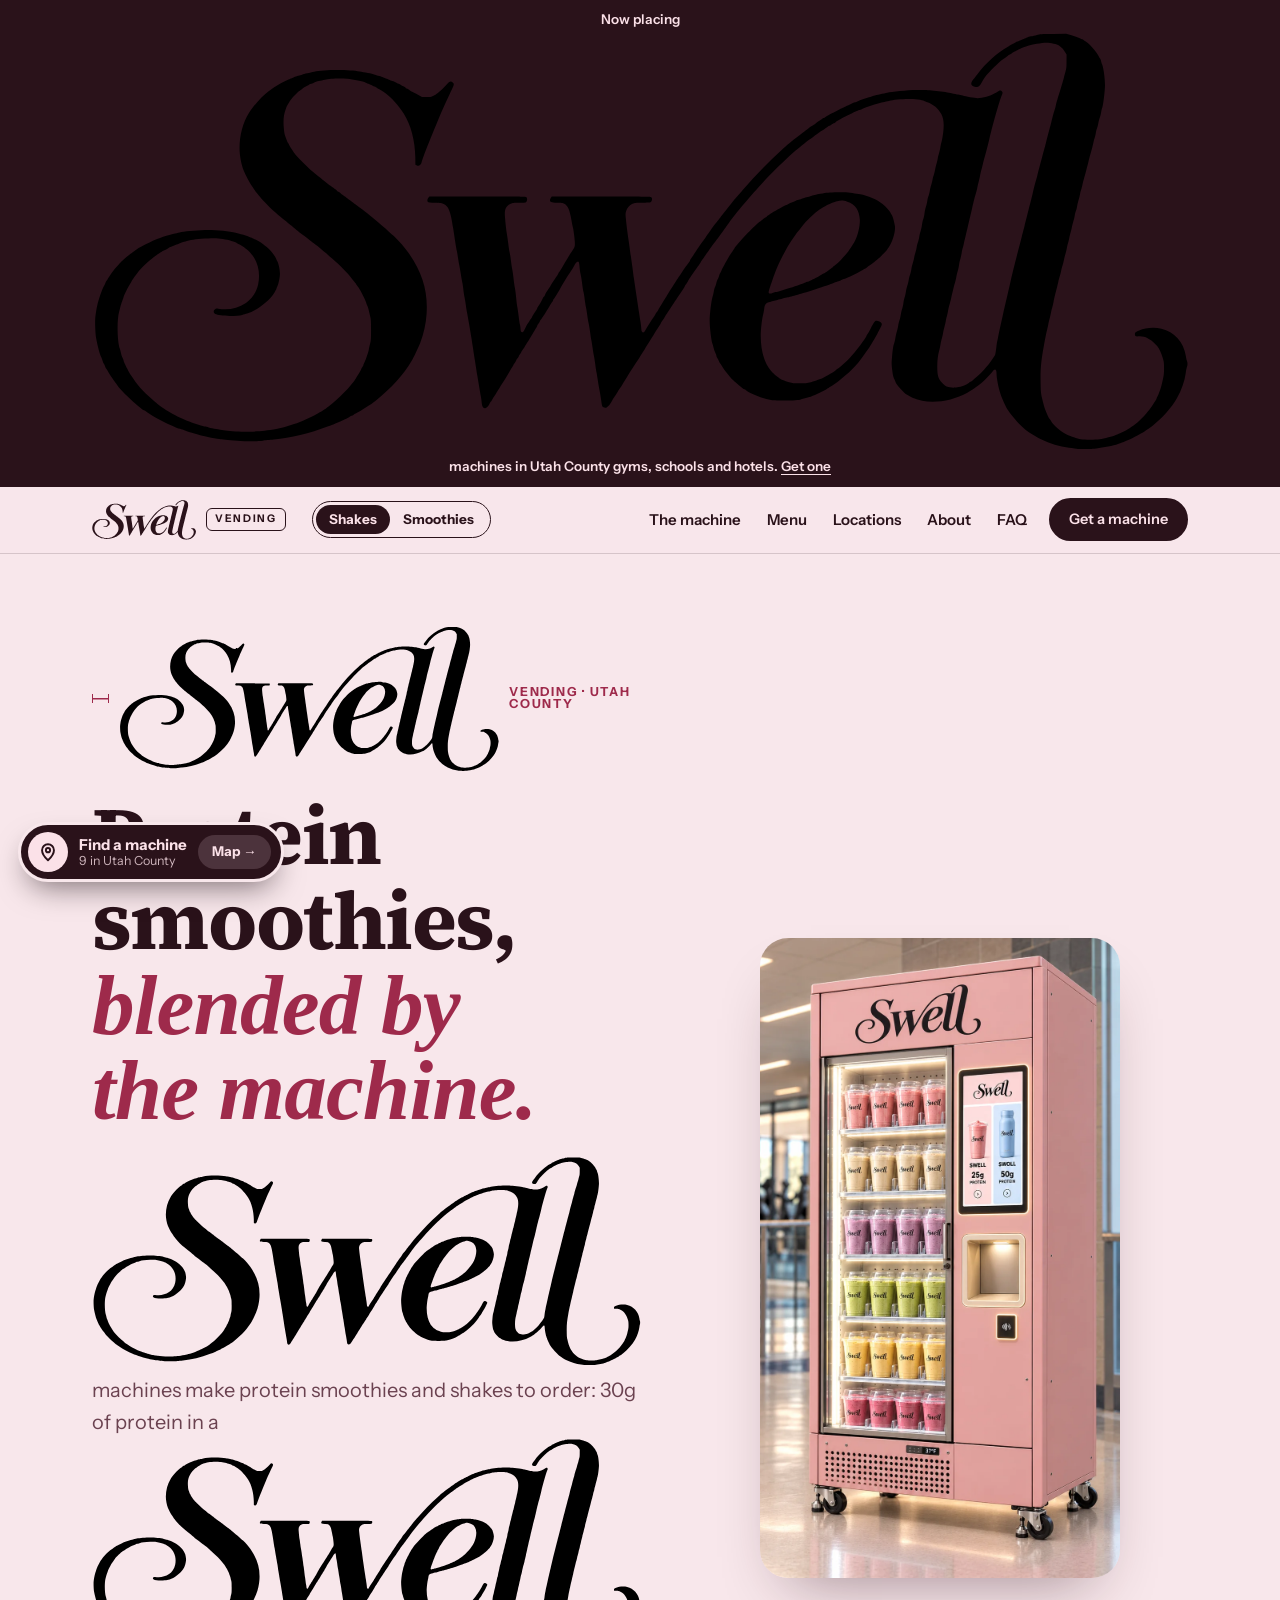
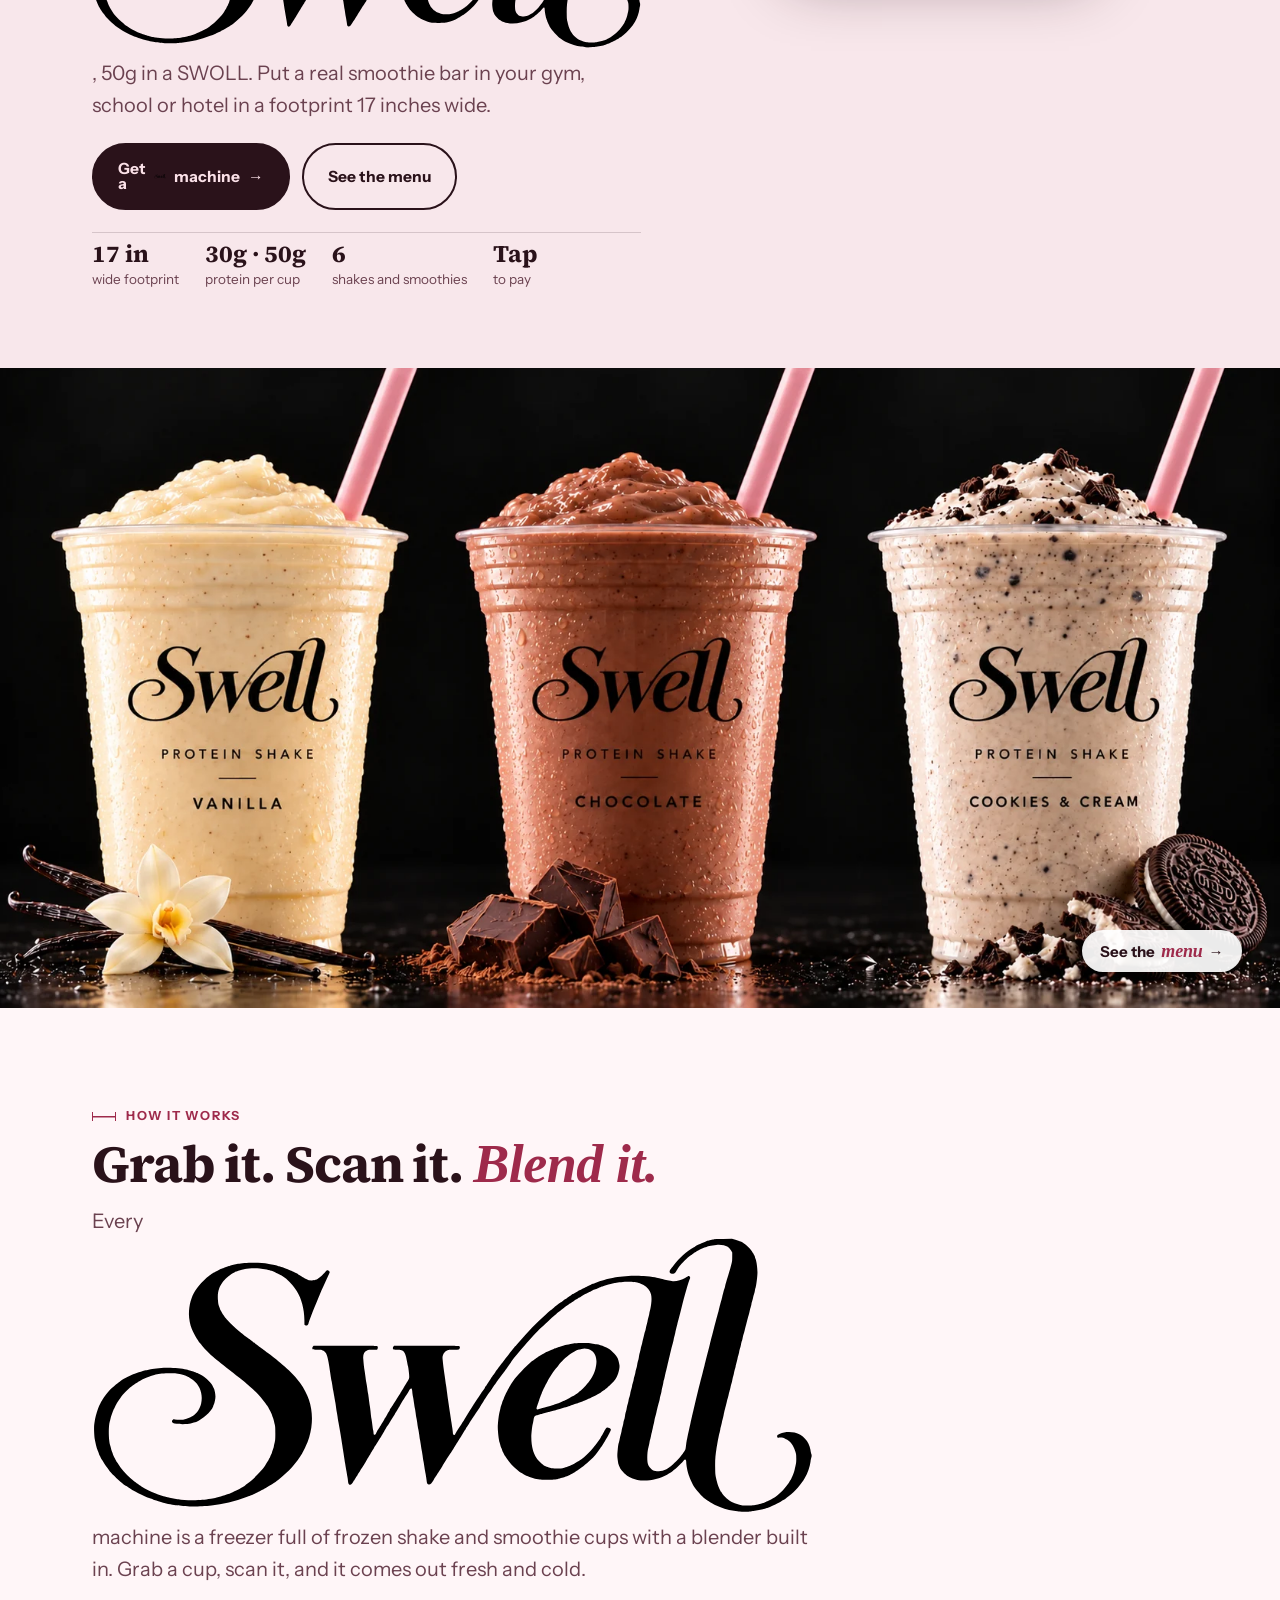
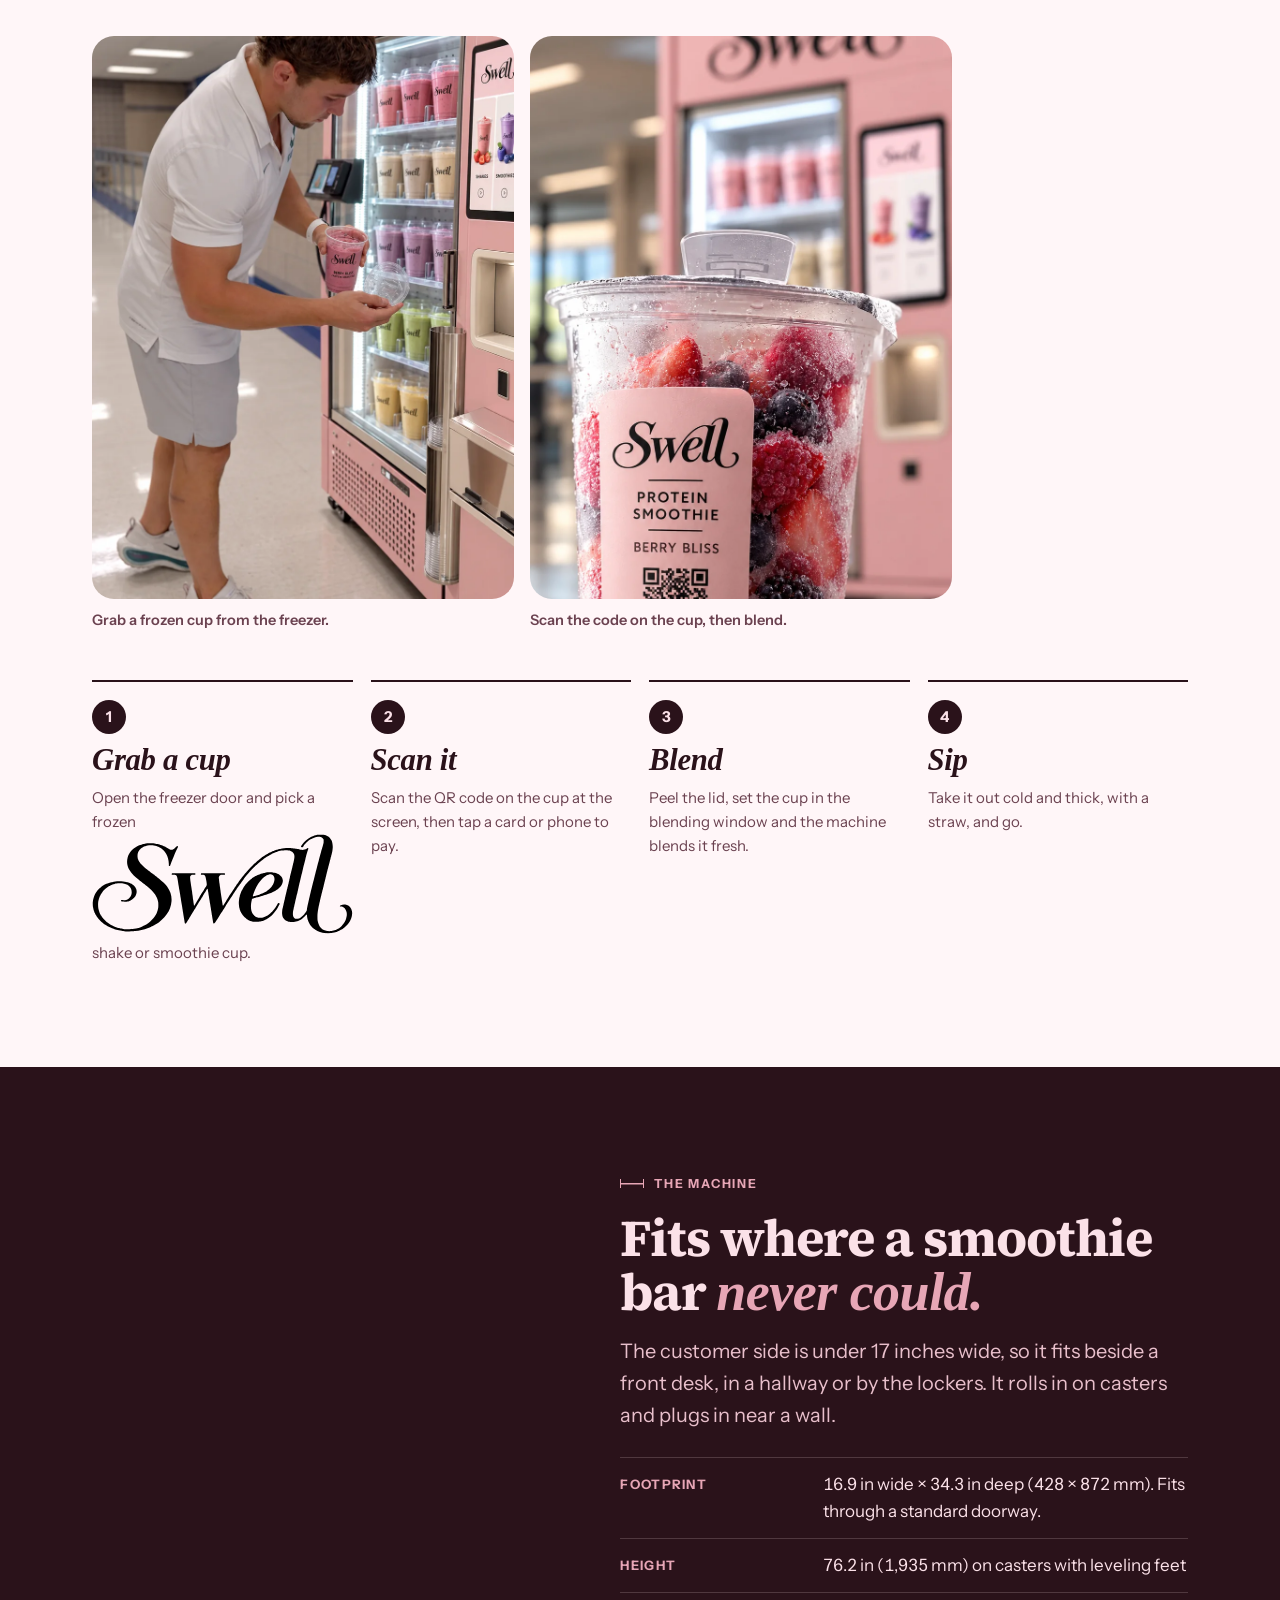
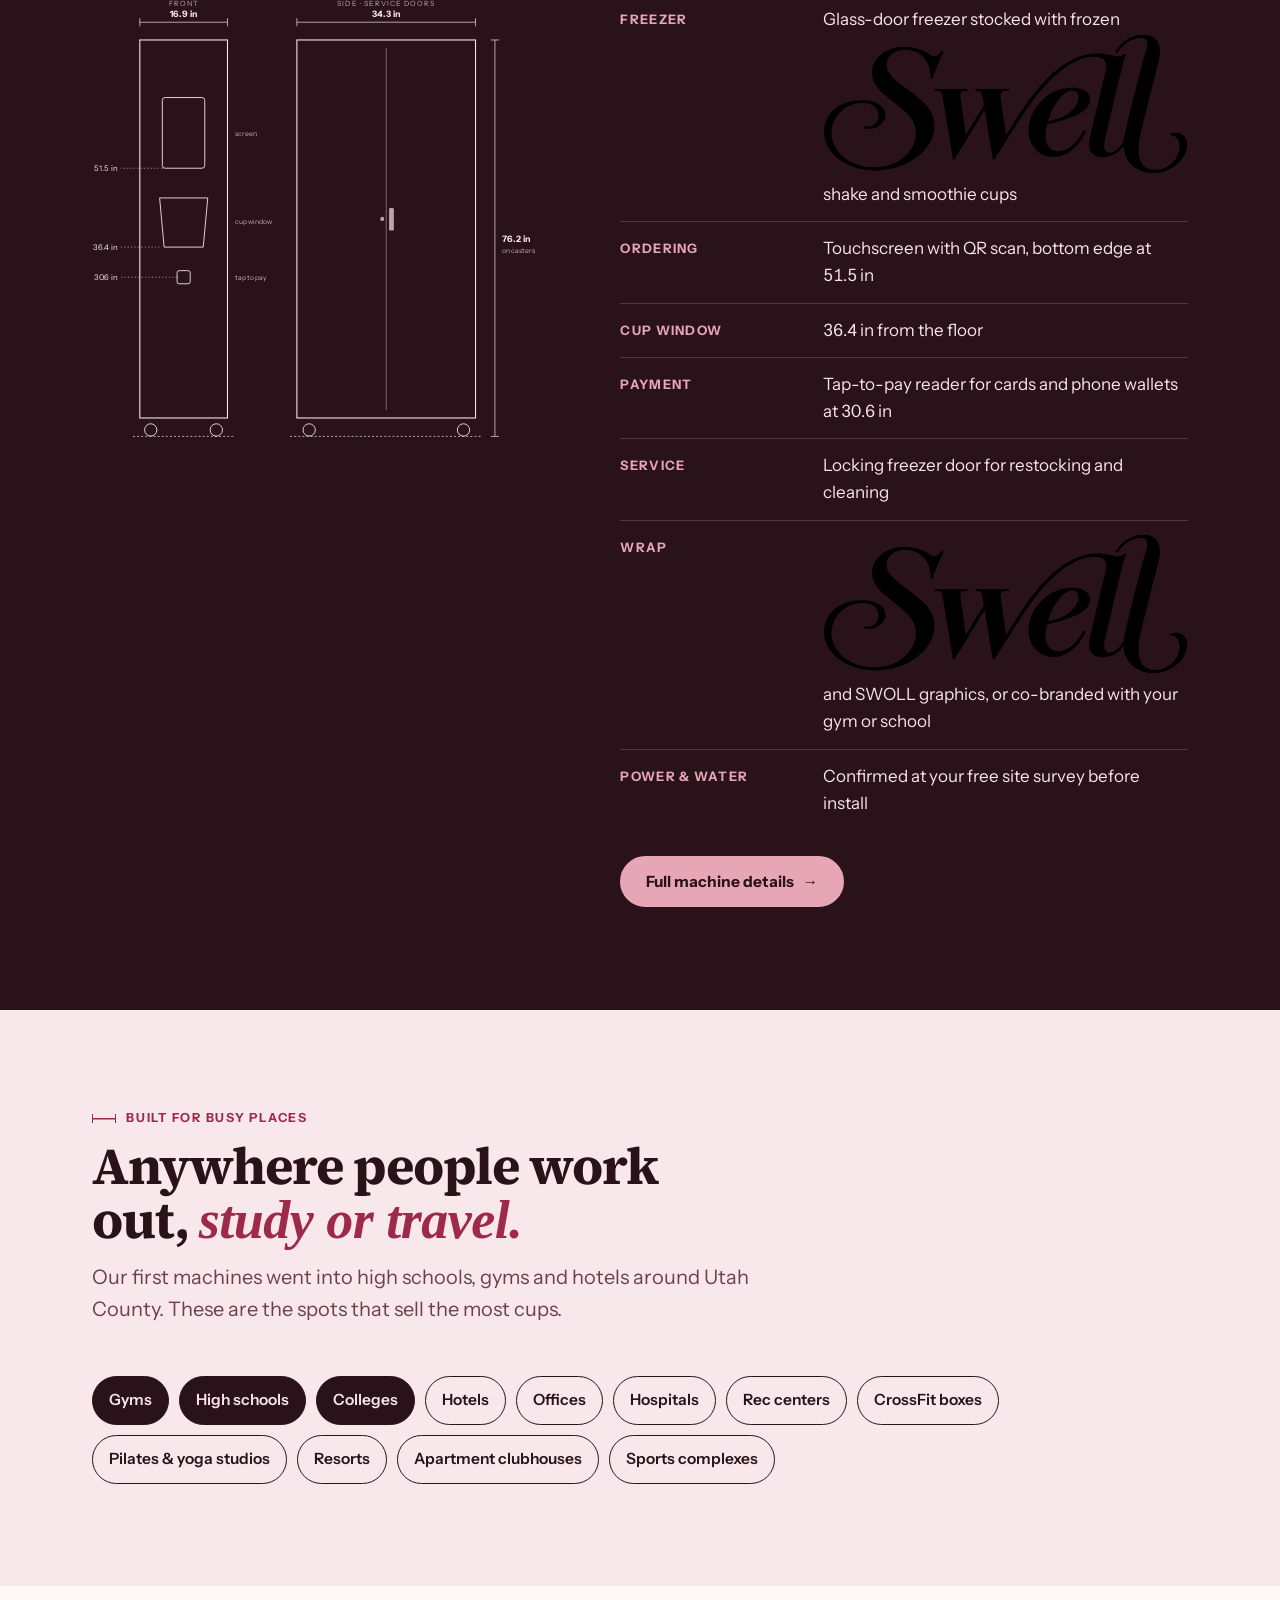
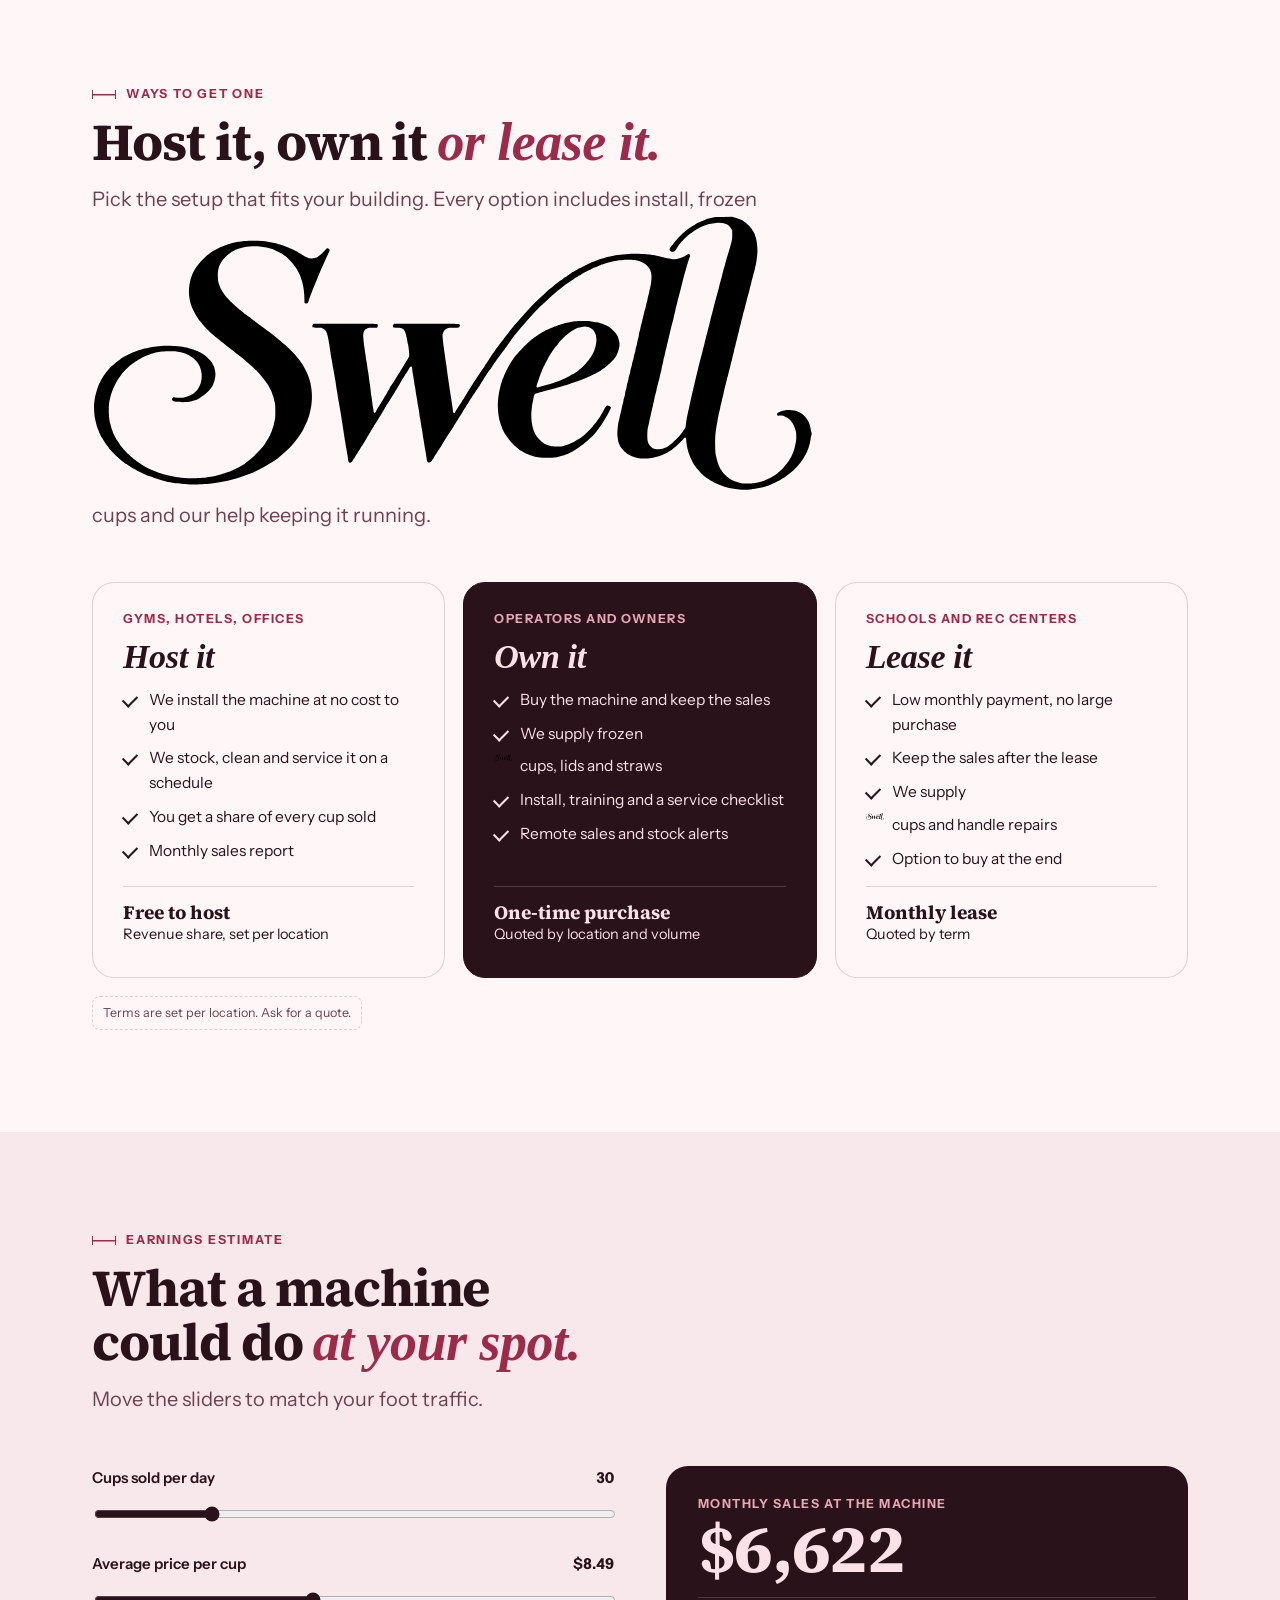
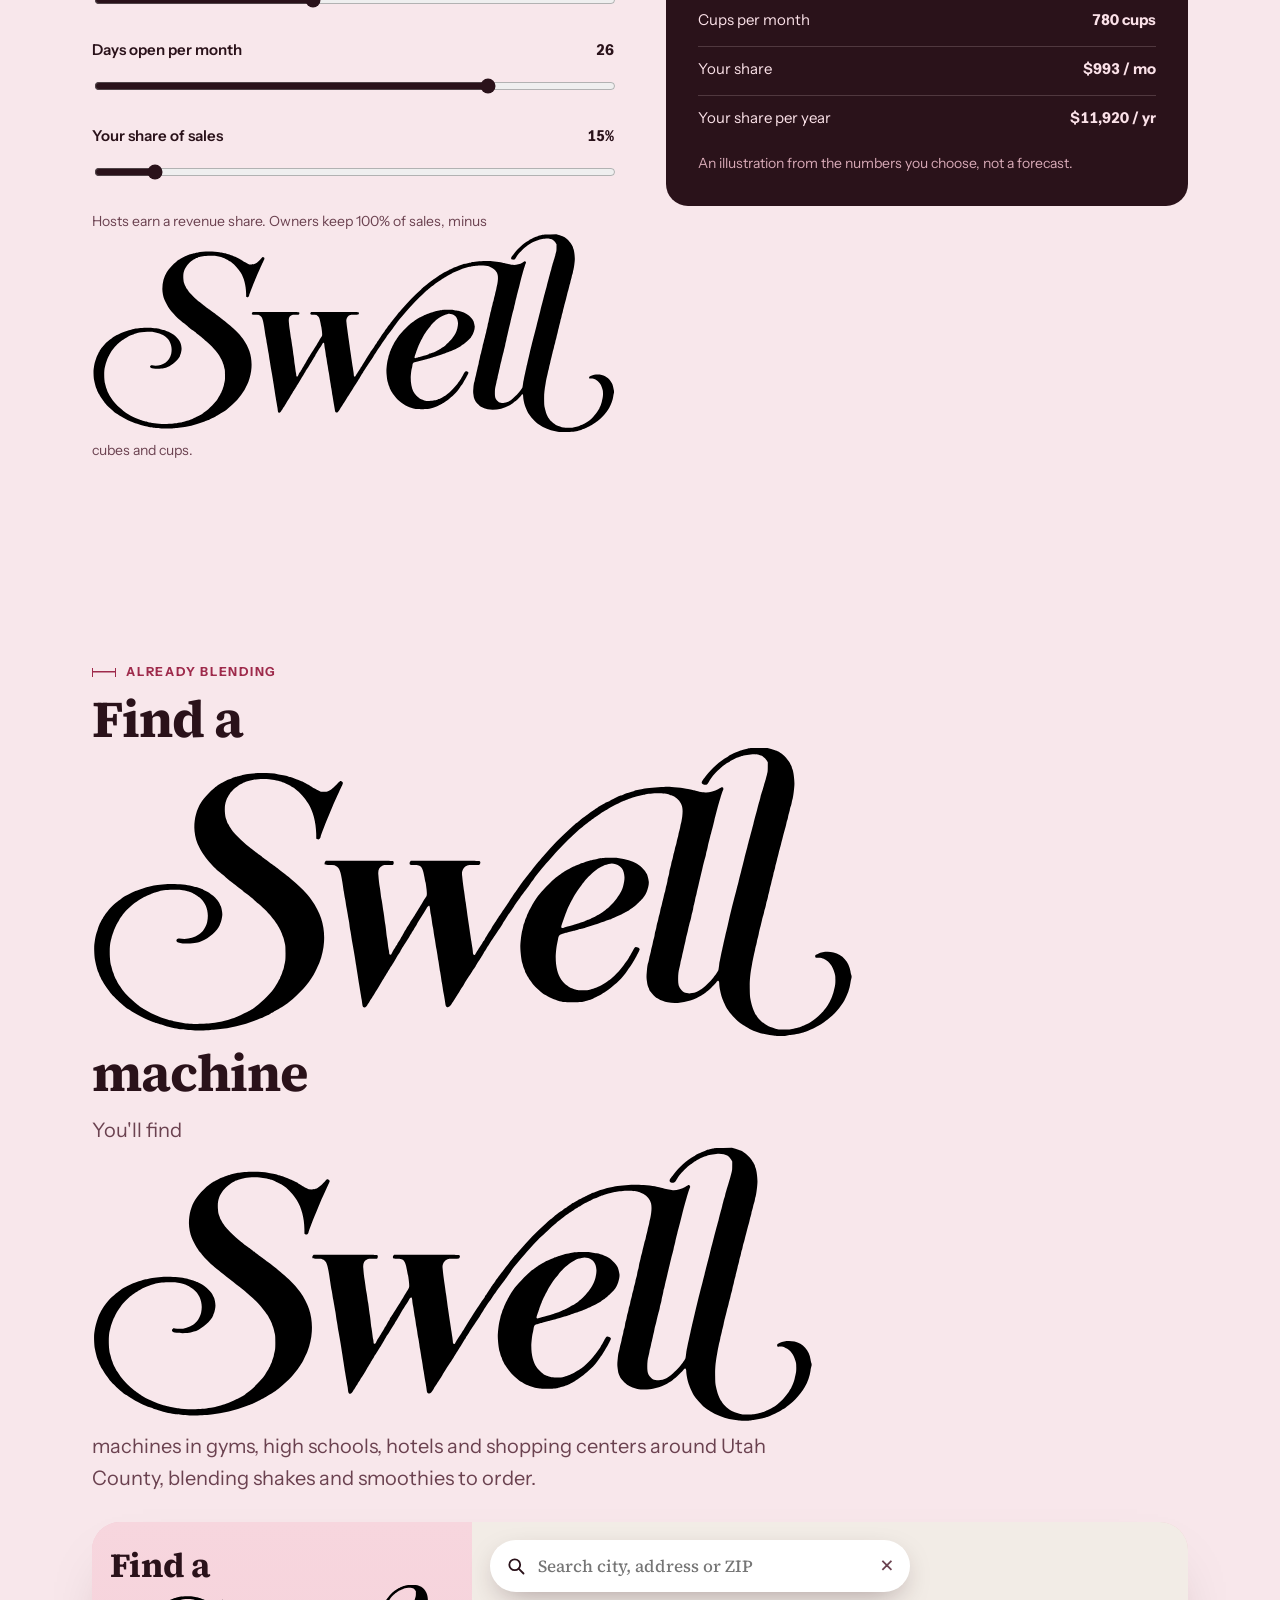
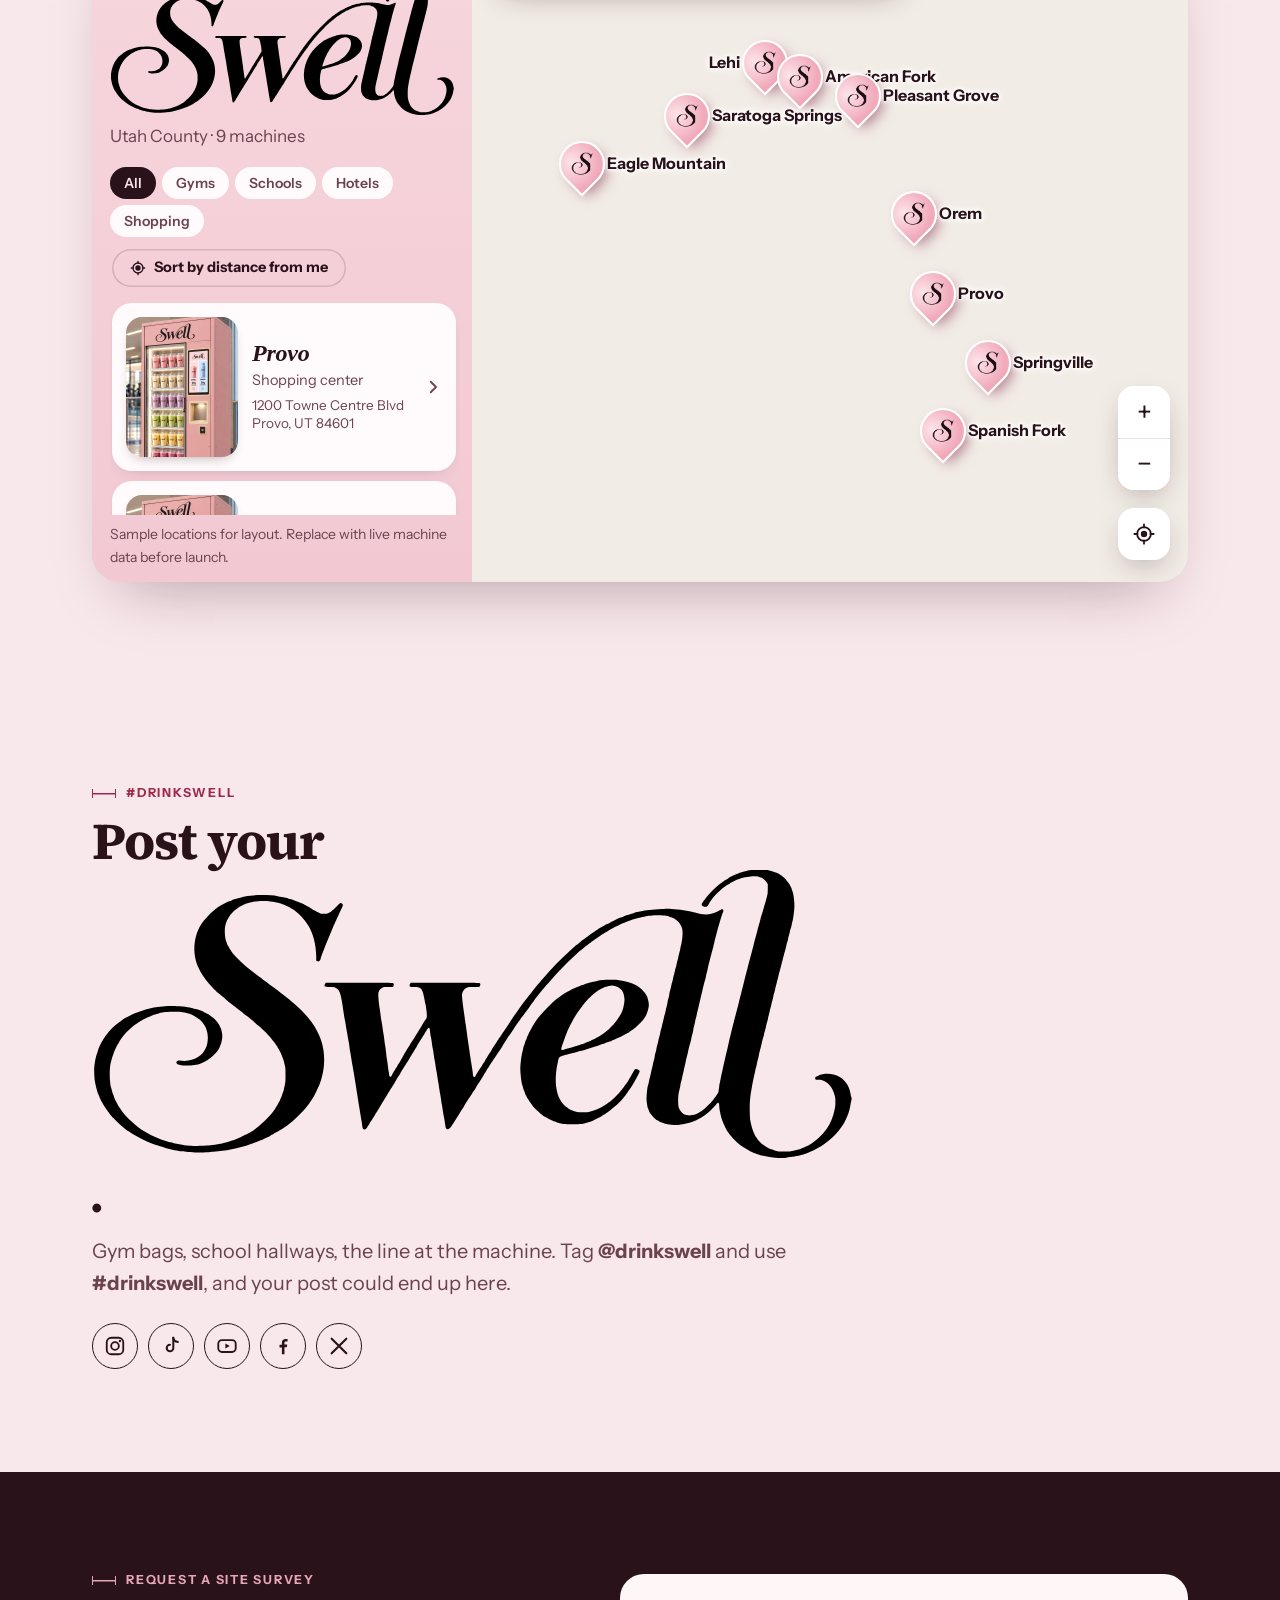
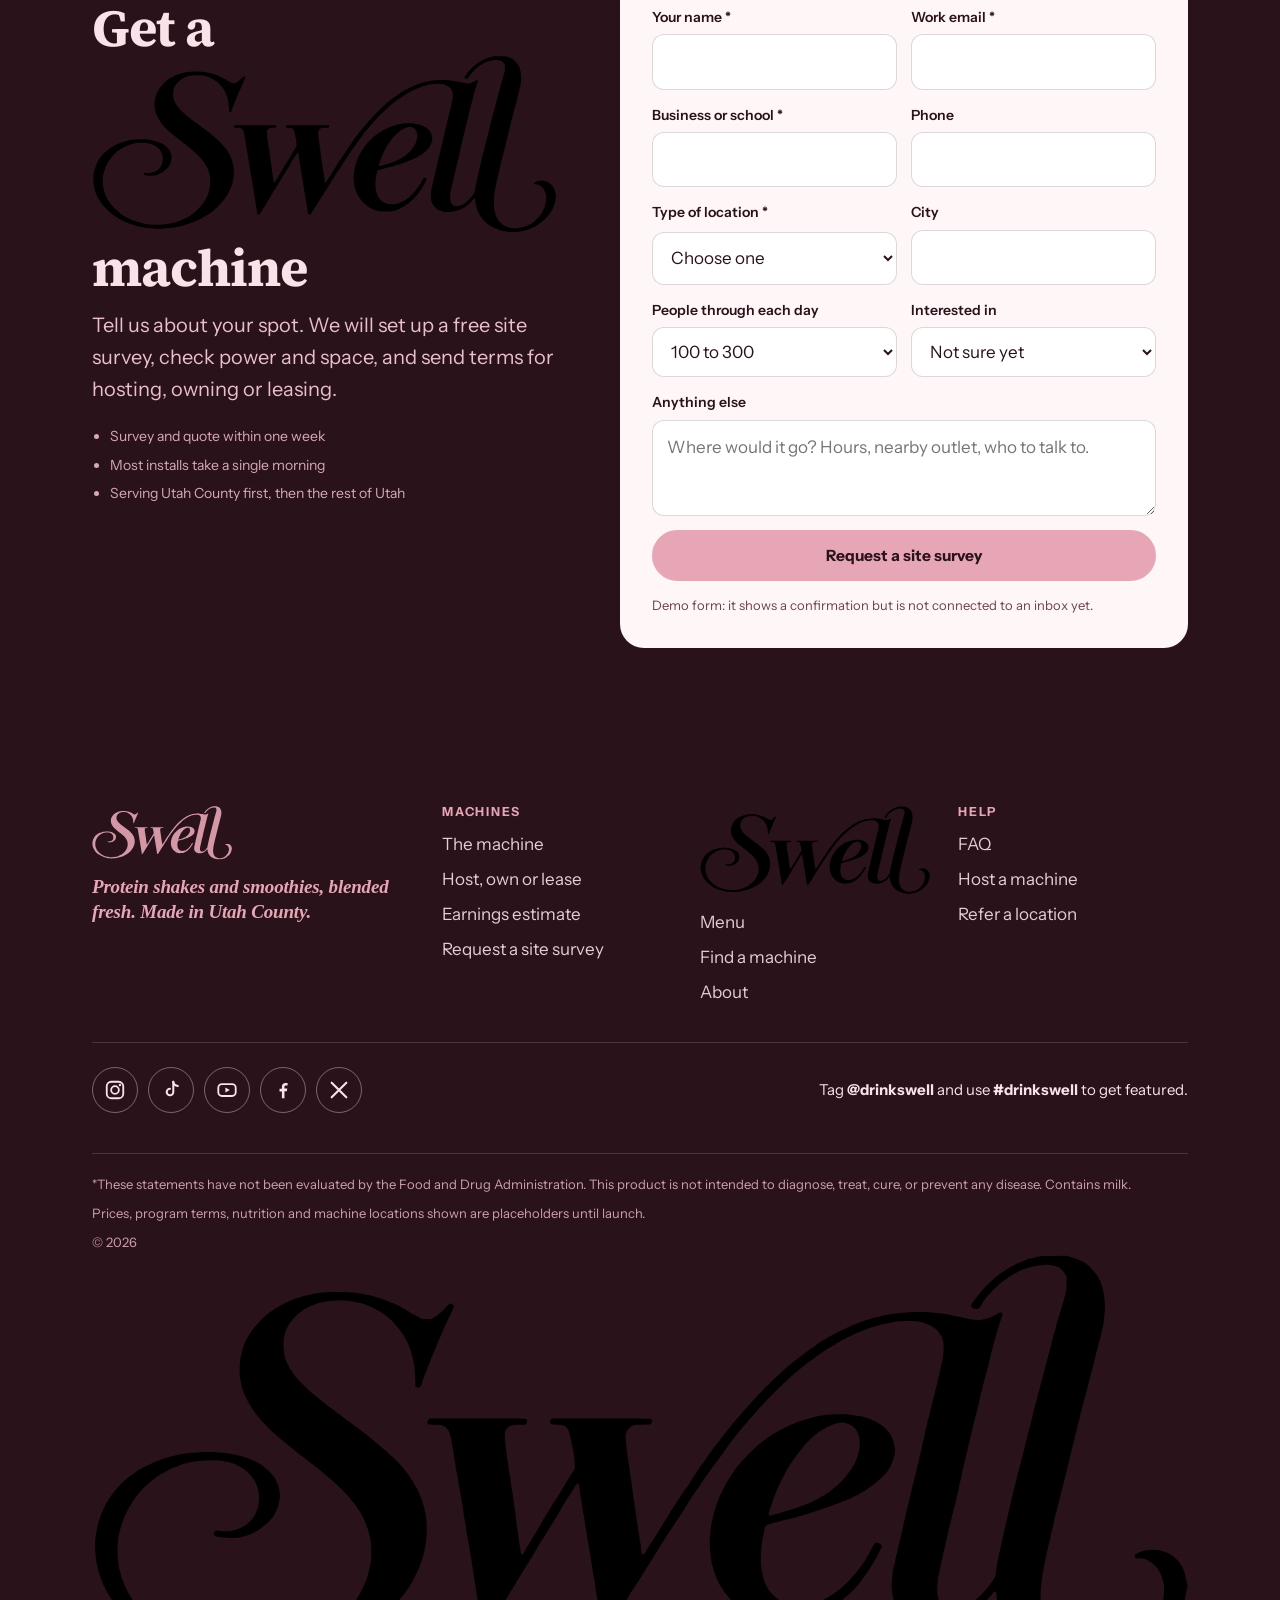
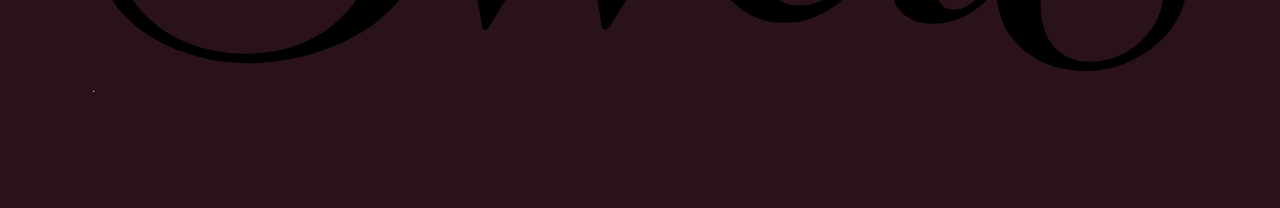
==== commit 84903793: "Add files via upload" ====
--- a/index.html
+++ b/index.html
@@ -13,14 +13,14 @@
 <link rel="icon" href="favicon.ico" sizes="any"><link rel="icon" type="image/png" sizes="32x32" href="img/icons/favicon-32.png"><link rel="apple-touch-icon" href="img/icons/apple-touch-icon.png">
 <link rel="preload" href="fonts/source-serif-4.woff2" as="font" type="font/woff2" crossorigin>
 <link rel="preload" href="fonts/instrument-sans-400.woff2" as="font" type="font/woff2" crossorigin>
-<link rel="preload" href="fonts/playfair-italic.woff2" as="font" type="font/woff2" crossorigin>
+<link rel="preload" href="fonts/source-serif-4-italic.woff2" as="font" type="font/woff2" crossorigin>
 <link rel="stylesheet" href="css/site.css">
 <script>try{var l=localStorage.getItem("swell-line");if(l==="smoothies"||l==="shakes")document.documentElement.setAttribute("data-line",l)}catch(e){}</script>
 </head>
 <body>
 <svg width="0" height="0" style="position:absolute" aria-hidden="true"><symbol id="swell-logo" viewBox="0 0 2496 954"><path fill-rule="evenodd" d="M2245.5,951.9C2242.8,951.5 2233.5,950.2 2225.0,949.1C2202.7,946.1 2182.8,940.0 2160.0,929.1C2152.1,925.3 2133.8,914.0 2126.5,908.5C2114.6,899.4 2094.5,877.2 2086.2,864.0C2081.6,856.6 2072.1,836.1 2069.2,827.0C2064.2,811.8 2060.0,790.3 2060.0,779.9C2060.0,769.8 2055.9,768.1 2050.6,776.0C2047.2,781.1 2028.8,799.5 2022.0,804.5C2020.5,805.6 2016.6,808.5 2013.4,811.0C2006.9,816.0 2003.8,818.0 1993.5,823.8C1962.8,841.0 1920.8,848.5 1890.5,842.0C1880.0,839.8 1866.3,834.8 1861.0,831.2C1859.6,830.3 1857.5,829.0 1856.3,828.5C1849.8,825.5 1830.0,803.7 1830.0,799.5C1830.0,799.0 1828.7,795.9 1827.1,792.6C1824.8,787.8 1823.8,783.5 1822.4,772.2C1820.8,759.5 1820.8,756.2 1821.9,743.7C1823.4,725.7 1824.8,716.4 1826.6,712.2C1827.3,710.3 1828.7,704.7 1829.5,699.7C1830.4,694.6 1831.9,687.8 1833.0,684.5C1834.0,681.2 1835.4,675.4 1836.0,671.5C1836.6,667.6 1837.9,662.0 1838.9,659.0C1840.0,656.0 1841.3,649.9 1842.0,645.5C1842.7,641.1 1844.0,635.5 1845.0,633.0C1846.0,630.5 1847.3,624.5 1847.9,619.6C1848.6,614.7 1849.8,609.1 1850.6,607.1C1851.4,605.2 1852.7,599.3 1853.6,594.1C1854.4,588.8 1855.9,582.2 1856.9,579.5C1857.9,576.8 1859.3,571.1 1860.0,567.0C1860.7,562.9 1862.0,557.5 1863.0,555.0C1864.0,552.5 1865.3,546.9 1866.0,542.5C1866.7,538.1 1868.0,532.3 1869.0,529.5C1870.0,526.8 1871.4,521.4 1872.1,517.5C1872.7,513.6 1874.1,508.2 1875.0,505.5C1876.0,502.7 1877.3,497.1 1878.0,493.0C1878.7,488.9 1880.0,483.5 1881.0,481.0C1882.0,478.5 1883.3,473.2 1883.9,469.2C1884.5,465.1 1885.9,459.3 1887.0,456.2C1888.1,453.2 1889.5,446.8 1890.1,442.1C1890.7,437.4 1892.0,431.5 1893.0,429.0C1894.0,426.5 1895.3,420.6 1895.9,415.8C1896.5,411.0 1897.9,404.3 1899.0,401.0C1900.1,397.6 1901.6,391.1 1902.4,386.5C1903.2,381.9 1904.4,377.1 1905.0,376.0C1905.6,374.9 1906.9,369.6 1908.0,364.2C1909.0,358.9 1910.4,353.1 1911.0,351.5C1911.6,349.9 1913.0,344.3 1914.1,339.2C1915.1,334.1 1916.5,329.0 1917.1,327.9C1917.6,326.8 1919.0,321.5 1920.0,316.2C1921.1,310.9 1922.5,304.7 1923.3,302.5C1924.1,300.3 1925.3,295.1 1926.0,291.0C1926.7,286.9 1928.1,281.2 1929.0,278.4C1930.0,275.5 1931.4,269.7 1932.0,265.6C1932.6,261.4 1934.0,255.0 1935.1,251.3C1936.1,247.6 1937.7,238.3 1938.6,230.6C1940.8,211.5 1939.6,199.9 1934.2,189.2C1928.0,176.8 1915.6,166.2 1902.5,162.0C1899.8,161.1 1896.5,159.8 1895.3,159.2C1891.5,157.1 1873.2,155.0 1859.0,155.0C1844.8,155.0 1821.2,157.2 1816.5,159.0C1815.0,159.6 1809.7,160.7 1804.6,161.6C1796.8,162.9 1784.4,166.4 1773.5,170.2C1771.8,170.8 1767.8,172.1 1764.5,173.2C1761.2,174.3 1756.4,176.2 1753.9,177.6C1751.3,178.9 1748.6,180.0 1747.9,180.0C1747.1,180.0 1744.3,181.1 1741.5,182.4C1738.8,183.7 1733.6,186.1 1730.0,187.8C1726.4,189.5 1721.5,191.8 1719.0,193.0C1716.5,194.2 1712.4,196.3 1709.9,197.8C1707.3,199.3 1703.2,201.6 1700.9,202.9C1698.5,204.2 1695.1,206.3 1693.4,207.6C1691.7,208.9 1689.9,210.0 1689.3,210.0C1688.8,210.0 1686.6,211.3 1684.4,213.0C1682.3,214.6 1680.0,216.0 1679.4,216.0C1678.8,216.0 1676.7,217.2 1674.7,218.8C1672.8,220.3 1669.9,222.3 1668.3,223.2C1666.8,224.2 1663.5,226.3 1661.0,228.0C1658.5,229.7 1655.2,231.8 1653.7,232.8C1652.2,233.7 1647.9,236.8 1644.3,239.5C1640.8,242.2 1636.8,245.2 1635.6,246.0C1630.0,249.9 1614.9,261.9 1609.6,266.7C1608.5,267.7 1606.6,269.2 1605.4,270.0C1601.3,272.9 1578.6,293.8 1556.7,315.0C1528.3,342.4 1467.1,412.7 1451.5,435.8C1450.1,437.8 1447.6,441.3 1445.9,443.5C1444.3,445.7 1441.3,449.9 1439.2,452.9C1434.8,459.4 1432.1,463.0 1427.7,468.7C1422.2,475.9 1409.1,493.4 1406.9,496.5C1405.8,498.1 1403.1,502.0 1401.0,505.0C1398.8,508.0 1396.1,511.9 1395.0,513.5C1393.9,515.1 1391.8,518.1 1390.5,520.0C1389.2,521.9 1387.1,525.1 1386.0,527.0C1384.8,528.9 1382.1,533.0 1380.0,536.0C1369.4,550.7 1360.1,564.6 1356.9,570.5C1355.7,572.7 1353.7,575.8 1352.4,577.3C1351.1,578.9 1350.0,580.6 1350.0,581.1C1350.0,581.6 1347.4,586.0 1344.2,590.8C1336.8,601.8 1322.9,622.7 1321.4,624.9C1319.1,628.3 1308.5,644.6 1307.0,647.0C1306.2,648.4 1304.6,651.0 1303.5,652.8C1302.4,654.7 1300.3,657.8 1298.8,659.7C1297.2,661.7 1296.0,663.8 1296.0,664.5C1296.0,665.2 1294.8,667.3 1293.2,669.3C1291.7,671.3 1288.3,676.6 1285.7,681.2C1283.0,685.8 1279.6,691.4 1278.2,693.7C1276.7,696.0 1273.3,701.4 1270.6,705.7C1267.9,710.0 1264.5,715.3 1263.0,717.5C1261.6,719.7 1260.1,722.2 1259.8,723.0C1259.5,723.8 1256.7,728.3 1253.6,732.8C1250.5,737.4 1248.0,741.4 1248.0,741.6C1248.0,741.8 1245.4,746.0 1242.1,750.8C1235.0,761.4 1225.5,776.2 1221.5,783.0C1219.8,785.8 1216.7,790.9 1214.5,794.4C1212.3,797.9 1209.4,802.6 1208.0,804.9C1206.6,807.3 1204.6,810.4 1203.5,811.8C1202.3,813.3 1199.4,817.9 1197.0,822.0C1194.6,826.1 1191.9,830.4 1191.0,831.5C1190.1,832.6 1187.1,837.3 1184.4,842.0C1176.1,856.2 1171.0,860.2 1165.0,857.0C1161.9,855.3 1161.1,852.9 1159.5,840.3C1158.6,833.8 1156.9,823.1 1155.5,816.5C1154.2,809.9 1152.4,799.1 1151.5,792.5C1150.6,785.9 1149.4,778.9 1148.9,776.9C1148.4,775.0 1147.1,766.8 1146.1,758.7C1145.0,750.7 1143.7,742.4 1143.1,740.3C1142.6,738.2 1141.2,729.8 1140.0,721.5C1138.9,713.2 1137.5,704.9 1137.0,703.0C1136.5,701.1 1135.4,693.6 1134.5,686.5C1133.6,679.4 1132.0,669.9 1131.0,665.5C1130.0,661.1 1128.6,653.2 1128.0,648.0C1127.4,642.8 1126.1,634.5 1125.0,629.5C1124.0,624.5 1122.6,615.8 1121.9,610.1C1121.3,604.4 1120.1,597.4 1119.4,594.6C1118.6,591.8 1117.3,583.6 1116.4,576.5C1115.6,569.4 1114.0,559.5 1112.9,554.5C1111.8,549.5 1110.6,541.6 1110.3,536.7C1110.0,531.9 1109.1,527.2 1108.4,526.2C1107.2,524.6 1107.0,524.6 1104.3,526.2C1102.8,527.1 1100.4,530.0 1099.0,532.7C1096.1,538.1 1093.1,543.1 1090.1,547.5C1084.4,555.6 1068.8,581.1 1067.0,585.1C1066.4,586.4 1064.4,590.0 1062.5,593.0C1060.6,596.0 1058.1,600.3 1056.9,602.5C1055.7,604.7 1053.7,607.8 1052.4,609.3C1051.1,610.9 1050.0,612.8 1050.0,613.5C1050.0,614.2 1048.9,616.1 1047.6,617.7C1046.3,619.2 1044.3,622.3 1043.1,624.5C1041.9,626.7 1039.9,630.1 1038.7,632.0C1037.5,634.0 1035.6,637.1 1034.5,638.9C1033.4,640.7 1031.5,643.6 1030.3,645.4C1029.1,647.1 1027.3,649.9 1026.4,651.5C1025.5,653.1 1023.7,655.8 1022.4,657.3C1021.1,658.9 1020.0,660.7 1020.0,661.3C1020.0,662.0 1018.6,664.3 1017.0,666.4C1015.3,668.6 1014.0,670.8 1014.0,671.3C1014.0,672.2 1012.0,675.7 1005.5,686.0C1004.3,687.9 1001.1,693.2 998.4,697.8C995.7,702.3 992.1,708.2 990.5,710.8C988.9,713.5 986.6,717.1 985.5,718.9C984.4,720.7 982.3,723.8 980.8,725.7C979.2,727.7 978.0,729.8 978.0,730.5C978.0,731.2 976.7,733.4 975.0,735.5C973.4,737.6 972.0,739.8 972.0,740.5C972.0,741.2 970.7,743.4 969.0,745.5C967.4,747.6 966.0,749.8 966.0,750.5C966.0,751.2 964.7,753.4 963.0,755.5C961.4,757.6 960.0,759.7 960.0,760.3C960.0,760.9 958.9,762.7 957.6,764.4C956.3,766.1 954.2,769.5 952.9,771.9C948.1,780.5 938.8,795.8 933.1,804.5C931.6,806.7 929.9,809.6 929.2,811.0C928.5,812.4 927.0,814.9 925.7,816.7C924.5,818.4 922.1,822.2 920.5,825.0C918.9,827.9 916.5,831.4 915.4,832.8C914.2,834.3 912.3,837.4 911.2,839.7C910.0,842.0 908.6,844.2 908.0,844.5C907.4,844.9 906.4,846.6 905.6,848.4C903.5,853.5 898.2,859.0 895.4,859.0C890.7,859.0 888.3,855.1 887.5,846.4C887.1,842.1 886.2,835.4 885.4,831.5C884.7,827.6 883.2,819.1 882.1,812.5C881.0,805.9 879.0,794.0 877.7,786.0C876.3,778.0 873.8,762.0 872.1,750.5C870.3,739.0 868.2,725.2 867.4,720.0C866.5,714.8 865.0,705.1 864.0,698.5C862.1,686.1 858.6,665.9 854.5,643.5C853.2,636.4 851.8,628.0 851.5,625.0C851.1,622.0 849.8,613.9 848.5,607.0C847.2,600.1 845.9,591.1 845.5,587.0C845.1,582.9 844.2,576.7 843.4,573.2C842.6,569.7 841.1,561.2 840.0,554.2C838.9,547.2 837.2,537.2 836.1,532.0C835.1,526.8 833.9,519.8 833.5,516.5C833.1,513.2 831.9,506.2 830.9,500.9C828.9,491.3 827.0,479.1 822.5,449.0C816.6,410.1 812.7,400.1 800.9,393.9C797.1,391.9 794.6,391.5 781.3,391.0C771.3,390.7 765.7,390.1 764.9,389.3C762.9,387.3 763.5,382.2 766.0,379.5L768.3,377.0L878.1,377.0C976.5,377.0 988.0,377.2 989.4,378.6C991.4,380.6 991.4,385.9 989.4,388.8C988.0,390.9 987.2,391.0 973.2,391.0C959.9,391.0 958.0,391.2 953.5,393.4C943.1,398.2 939.2,406.5 940.3,421.4C941.7,439.8 943.2,453.1 945.0,463.5C946.1,469.6 947.4,479.2 948.1,485.0C948.7,490.8 950.0,499.3 951.0,504.0C952.0,508.7 953.4,517.0 954.0,522.5C954.6,528.0 956.0,537.0 957.0,542.5C958.1,548.0 959.4,557.5 960.0,563.5C960.6,569.5 962.0,579.2 963.0,585.0C964.1,590.8 965.4,601.1 966.0,608.0C966.6,614.9 967.9,625.2 969.0,631.0C970.0,636.8 971.4,646.5 972.0,652.5C972.6,658.5 973.8,666.0 974.6,669.1C975.3,672.2 976.0,676.8 976.0,679.3C976.0,684.0 977.7,686.4 980.6,685.8C981.5,685.6 982.6,684.8 983.0,684.0C983.4,683.2 985.5,679.1 987.5,675.0C989.5,670.9 992.0,666.6 993.0,665.5C994.0,664.4 995.5,662.0 996.5,660.1C997.4,658.2 999.1,655.8 1000.1,654.7C1001.1,653.5 1002.0,652.2 1002.0,651.7C1002.0,650.7 1005.0,645.6 1010.8,637.0C1012.5,634.3 1014.0,631.6 1014.0,631.2C1014.0,630.7 1014.9,629.1 1016.0,627.7C1018.1,625.0 1022.7,617.0 1025.9,610.4C1026.9,608.1 1028.3,605.9 1028.9,605.5C1029.5,605.2 1030.7,603.2 1031.6,601.2C1033.0,597.6 1035.1,594.2 1041.2,585.3C1042.7,583.0 1044.0,580.9 1044.0,580.6C1044.0,580.0 1046.9,575.5 1053.0,566.5C1059.7,556.7 1062.0,552.9 1062.0,552.1C1062.0,551.6 1063.1,549.9 1064.4,548.3C1065.7,546.8 1067.7,543.7 1068.9,541.5C1070.1,539.3 1072.5,535.1 1074.3,532.2C1076.1,529.3 1081.1,521.0 1085.4,513.7C1089.8,506.5 1094.4,499.1 1095.6,497.5C1100.2,491.1 1100.5,488.4 1098.7,470.8C1097.8,461.8 1096.3,451.8 1095.5,448.5C1094.6,445.2 1093.0,437.6 1092.0,431.5C1087.6,406.7 1083.9,398.2 1075.5,393.7C1072.2,391.9 1069.4,391.5 1059.0,391.2C1045.3,390.8 1043.0,389.9 1043.0,385.0C1043.0,383.5 1043.9,381.1 1045.1,379.6L1047.1,377.0L1158.5,377.0C1238.7,377.0 1270.6,377.3 1272.4,378.1C1273.7,378.7 1275.1,380.1 1275.3,381.2C1276.0,383.9 1274.2,388.8 1272.0,390.0C1271.0,390.6 1262.6,391.0 1253.4,391.0C1237.6,391.0 1236.5,391.1 1230.9,393.6C1224.0,396.7 1218.8,402.7 1216.3,410.7C1214.8,415.4 1214.8,417.3 1215.9,428.2C1217.2,441.6 1218.9,454.6 1222.5,480.0C1223.8,489.1 1225.2,499.0 1225.5,502.0C1225.8,505.0 1226.5,509.8 1227.1,512.5C1227.6,515.2 1229.1,526.0 1230.5,536.5C1231.9,547.0 1233.4,558.4 1233.9,562.0C1240.0,602.8 1244.3,631.4 1246.0,642.0C1246.6,646.1 1248.0,655.1 1249.1,662.0C1250.1,668.9 1251.0,676.4 1251.0,678.6C1251.0,684.1 1253.7,687.7 1256.7,686.2C1257.9,685.5 1259.2,683.8 1259.8,682.2C1260.7,679.7 1272.2,661.5 1281.2,648.3C1282.7,646.0 1284.0,643.8 1284.0,643.2C1284.0,642.7 1284.9,641.5 1285.9,640.6C1287.0,639.6 1288.6,637.2 1289.5,635.3C1290.4,633.4 1292.1,630.3 1293.3,628.5C1294.5,626.6 1296.6,623.2 1298.0,620.9C1299.4,618.6 1302.3,613.9 1304.5,610.4C1306.7,606.9 1309.8,601.8 1311.5,599.0C1316.2,590.9 1320.7,583.8 1323.0,580.5C1324.2,578.9 1326.6,575.0 1328.5,572.0C1330.3,569.0 1333.0,564.9 1334.5,563.0C1337.2,559.4 1346.0,546.3 1349.5,540.6C1350.6,538.8 1352.5,536.0 1353.8,534.4C1359.9,526.6 1362.0,523.6 1362.0,522.5C1362.0,521.8 1363.2,519.7 1364.8,517.7C1366.3,515.8 1368.3,512.9 1369.2,511.3C1371.1,508.3 1374.0,503.9 1381.1,493.3C1388.4,482.4 1388.8,481.7 1392.5,477.0C1394.4,474.5 1396.9,470.9 1398.0,469.0C1399.1,467.1 1401.4,463.7 1403.1,461.5C1404.7,459.3 1407.3,455.7 1408.8,453.5C1412.0,448.7 1416.5,442.7 1420.0,438.4C1421.4,436.7 1423.6,433.9 1425.0,432.1C1426.4,430.4 1429.1,426.9 1431.0,424.5C1434.6,420.0 1440.3,412.8 1461.3,386.1C1463.6,383.2 1466.2,380.1 1467.1,379.1C1468.0,378.2 1474.7,370.5 1482.0,362.0C1510.6,328.7 1540.3,298.3 1572.4,269.5C1577.3,265.1 1582.7,260.2 1584.4,258.6C1586.1,257.0 1589.1,254.6 1591.0,253.1C1592.9,251.7 1597.0,248.5 1600.0,246.0C1606.5,240.6 1615.8,233.4 1624.0,227.5C1625.9,226.1 1629.5,223.4 1632.0,221.5C1634.5,219.6 1638.1,217.1 1640.0,216.0C1641.9,214.9 1645.5,212.4 1648.0,210.5C1650.5,208.5 1653.8,206.2 1655.3,205.2C1656.9,204.3 1659.8,202.3 1661.7,200.8C1663.7,199.2 1665.8,198.0 1666.5,198.0C1667.2,198.0 1669.0,197.0 1670.6,195.8C1672.1,194.5 1675.4,192.5 1678.0,191.3C1680.5,190.1 1683.2,188.6 1684.0,188.1C1684.8,187.5 1687.5,186.2 1690.0,185.0C1696.6,182.0 1702.3,179.1 1704.0,177.9C1704.8,177.4 1707.5,176.0 1710.0,174.9C1712.5,173.8 1715.2,172.5 1716.0,171.9C1716.8,171.4 1719.1,170.3 1721.0,169.4C1722.9,168.5 1726.8,166.7 1729.5,165.4C1732.2,164.1 1735.8,162.7 1737.5,162.4C1739.2,162.0 1742.2,160.8 1744.4,159.8C1749.2,157.4 1760.3,153.4 1769.5,150.9C1773.3,149.9 1778.3,148.3 1780.5,147.5C1782.7,146.7 1789.2,145.1 1795.0,144.0C1800.8,142.9 1808.0,141.4 1811.0,140.6C1820.3,138.1 1856.4,134.7 1878.0,134.3C1895.4,133.9 1902.2,134.2 1923.0,136.5C1936.5,137.9 1952.0,140.2 1957.5,141.5C1963.0,142.8 1969.8,144.2 1972.5,144.6C1975.2,145.0 1979.9,146.1 1982.9,147.1C1989.5,149.4 2010.4,153.0 2016.8,153.0C2028.6,152.9 2045.8,148.1 2056.0,142.0C2067.7,134.9 2068.2,134.7 2070.6,135.8C2073.6,137.2 2074.6,141.0 2072.7,144.6C2068.2,153.7 2053.6,204.4 2043.5,246.5C2039.6,262.7 2036.4,275.2 2033.0,287.0C2031.8,291.1 2029.9,298.3 2028.9,303.0C2027.8,307.7 2026.3,313.5 2025.5,316.0C2024.8,318.5 2023.4,324.4 2022.5,329.2C2021.7,334.1 2020.1,340.8 2019.1,344.2C2018.0,347.7 2016.9,352.7 2016.5,355.5C2016.1,358.2 2014.8,363.9 2013.5,368.0C2011.0,376.1 2008.3,386.8 2004.0,405.5C2002.5,412.1 2000.6,420.2 1999.7,423.5C1998.9,426.8 1996.8,435.8 1995.0,443.5C1993.3,451.2 1991.0,461.1 1989.8,465.5C1988.7,469.9 1986.9,477.5 1985.9,482.4C1984.9,487.3 1983.6,492.7 1983.0,494.4C1982.4,496.1 1981.2,501.3 1980.5,506.0C1979.7,510.7 1978.2,517.2 1977.2,520.5C1976.1,523.8 1975.0,529.4 1974.6,532.9C1974.2,536.4 1972.8,542.7 1971.5,546.9C1970.2,551.1 1968.9,556.8 1968.5,559.5C1968.2,562.2 1966.8,568.1 1965.5,572.5C1963.1,580.2 1961.4,587.4 1956.6,608.5C1955.3,614.0 1953.6,620.8 1952.7,623.5C1951.9,626.2 1950.4,632.7 1949.5,637.8C1948.6,642.9 1947.3,648.7 1946.6,650.8C1945.9,652.8 1945.0,656.8 1944.6,659.5C1944.2,662.2 1942.9,668.3 1941.6,673.0C1940.3,677.7 1938.7,684.9 1938.0,689.0C1937.3,693.1 1936.1,698.2 1935.4,700.3C1934.6,702.4 1933.3,708.3 1932.5,713.3C1931.6,718.4 1930.1,725.4 1929.1,729.0C1926.5,737.7 1925.0,751.0 1925.0,764.5C1925.0,784.4 1927.5,792.4 1936.4,801.8C1942.7,808.5 1945.3,810.0 1953.6,811.5C1960.2,812.8 1962.5,812.8 1970.6,811.6C1980.3,810.2 1990.4,806.2 1996.7,801.4C1998.4,800.1 2000.3,799.0 2000.9,799.0C2002.7,799.0 2025.1,778.8 2032.0,770.9C2043.6,757.8 2054.7,742.4 2057.0,736.6C2057.5,735.2 2058.6,728.1 2059.5,720.9C2060.3,713.7 2061.2,707.5 2061.5,707.1C2061.7,706.7 2062.8,701.4 2063.9,695.4C2065.0,689.4 2067.5,677.5 2069.5,669.0C2071.5,660.5 2073.9,649.2 2075.0,644.0C2076.1,638.8 2078.3,629.1 2079.9,622.5C2082.7,610.7 2084.6,602.6 2091.0,574.5C2095.2,556.0 2101.8,529.1 2108.0,505.0C2110.8,494.3 2115.1,477.6 2117.6,468.0C2120.1,458.4 2123.0,447.1 2124.0,443.0C2125.0,438.9 2128.8,423.8 2132.4,409.5C2136.1,395.2 2140.2,379.0 2141.5,373.5C2145.8,355.5 2147.2,349.6 2150.1,339.6C2151.7,334.2 2153.0,329.2 2153.0,328.6C2153.0,328.0 2154.4,322.3 2156.1,316.0C2157.8,309.7 2160.5,299.3 2162.2,293.0C2163.9,286.7 2166.5,277.0 2168.0,271.5C2169.6,266.0 2171.5,258.8 2172.3,255.5C2176.7,237.4 2178.5,230.7 2180.5,223.5C2181.8,219.1 2183.5,212.8 2184.3,209.5C2188.9,191.0 2191.3,182.1 2192.6,178.6C2193.5,176.4 2194.6,172.1 2195.1,169.1C2195.7,166.0 2197.2,160.1 2198.6,156.0C2204.0,139.1 2205.2,135.2 2206.7,129.5C2207.5,126.2 2209.2,120.3 2210.5,116.5C2211.8,112.7 2213.2,107.9 2213.5,106.0C2213.9,104.1 2215.3,98.5 2216.8,93.5C2219.1,85.5 2219.4,82.8 2219.4,69.0L2219.5,53.5L2215.5,47.2C2211.9,41.3 2209.7,39.0 2202.2,33.3C2197.7,29.9 2183.9,26.7 2173.5,26.7C2163.5,26.7 2138.2,30.8 2133.5,33.2C2131.8,34.1 2128.9,35.1 2127.0,35.5C2123.7,36.1 2111.3,41.5 2106.0,44.6C2104.6,45.4 2101.7,46.9 2099.5,47.9C2097.3,48.9 2094.9,50.5 2094.1,51.4C2093.4,52.3 2092.2,53.0 2091.5,53.0C2090.9,53.0 2088.3,54.5 2085.9,56.2C2080.1,60.5 2078.1,61.9 2073.2,65.2C2066.7,69.5 2042.6,93.5 2036.4,101.6C2033.4,105.6 2028.8,112.6 2026.2,117.2C2020.3,127.4 2018.1,128.8 2010.3,127.0C2000.9,124.9 1999.9,119.3 2007.3,110.1C2009.1,107.9 2013.0,102.9 2016.0,98.9C2035.3,73.3 2062.7,48.6 2085.1,36.6C2087.6,35.3 2090.2,33.5 2090.9,32.6C2091.6,31.8 2093.8,30.6 2095.7,29.9C2097.7,29.3 2100.8,27.7 2102.8,26.4C2104.7,25.1 2106.8,24.0 2107.4,24.0C2108.0,24.0 2110.5,22.9 2113.0,21.6C2115.5,20.3 2119.5,18.7 2122.0,18.0C2124.5,17.4 2127.9,16.0 2129.5,15.0C2131.2,13.9 2135.2,12.7 2138.5,12.1C2141.8,11.5 2147.9,10.1 2152.0,8.9C2158.9,6.8 2161.7,6.6 2189.0,6.6L2218.5,6.5L2230.6,9.7C2237.3,11.5 2245.3,14.3 2248.5,16.0C2251.6,17.6 2254.8,19.0 2255.5,19.0C2256.2,19.0 2257.3,19.7 2258.1,20.6C2258.8,21.4 2261.0,23.0 2263.0,24.0C2270.7,27.9 2289.4,49.2 2292.7,57.6C2293.1,58.6 2294.4,61.0 2295.7,62.9C2297.0,64.8 2298.0,67.1 2298.0,68.2C2298.0,69.2 2299.1,72.8 2300.5,76.1C2303.7,83.7 2307.0,107.8 2307.0,123.5C2307.0,136.1 2302.8,169.8 2300.7,175.0C2299.9,176.9 2298.7,181.9 2298.0,186.0C2297.3,190.1 2295.9,195.6 2294.9,198.2C2293.9,200.8 2292.6,205.9 2291.9,209.7C2291.3,213.4 2290.0,218.5 2289.0,221.0C2288.0,223.5 2286.7,228.9 2286.0,233.0C2285.3,237.1 2284.1,242.1 2283.3,244.0C2282.5,245.9 2281.2,250.9 2280.4,255.0C2279.6,259.1 2277.9,266.1 2276.6,270.5C2274.4,278.1 2272.8,283.9 2269.3,297.5C2265.7,311.7 2264.9,314.9 2263.0,322.5C2261.9,326.9 2260.1,333.2 2259.1,336.5C2258.0,339.8 2256.5,345.9 2255.6,350.0C2254.8,354.1 2253.4,359.4 2252.6,361.8C2251.8,364.1 2250.6,368.8 2250.0,372.3C2249.4,375.7 2247.8,381.9 2246.5,386.0C2245.3,390.1 2243.9,396.0 2243.5,399.0C2243.1,402.0 2242.0,406.5 2241.0,409.0C2240.1,411.5 2238.7,416.6 2238.0,420.5C2237.4,424.4 2235.8,430.9 2234.5,435.0C2233.3,439.1 2231.9,444.5 2231.5,447.0C2231.2,449.5 2230.0,454.2 2229.0,457.5C2227.9,460.8 2226.4,467.1 2225.6,471.5C2224.8,475.9 2223.5,481.3 2222.7,483.5C2221.9,485.7 2220.7,490.9 2220.0,495.0C2219.3,499.1 2217.9,504.8 2216.9,507.7C2215.9,510.6 2214.4,516.6 2213.6,521.2C2212.7,525.8 2211.2,531.8 2210.1,534.5C2209.1,537.3 2207.9,541.8 2207.5,544.5C2207.1,547.3 2205.8,552.9 2204.5,557.0C2203.1,561.1 2201.4,567.4 2200.7,571.0C2199.9,574.6 2198.3,581.3 2197.1,586.0C2192.9,602.3 2191.9,606.6 2189.9,616.5C2188.8,622.0 2187.3,628.5 2186.5,631.0C2185.7,633.5 2184.4,639.1 2183.6,643.5C2182.7,647.9 2181.4,653.7 2180.5,656.4C2179.7,659.1 2178.5,664.3 2177.9,667.9C2177.3,671.5 2176.1,676.9 2175.3,679.8C2174.0,684.6 2172.0,694.3 2167.6,718.0C2161.6,750.3 2159.8,769.9 2160.3,797.5C2160.6,819.9 2161.0,823.9 2163.4,835.5C2164.9,842.6 2167.7,853.0 2169.5,858.5C2173.1,868.9 2179.3,882.4 2181.0,883.5C2181.6,883.9 2182.9,885.9 2184.1,888.1C2188.8,897.4 2207.9,913.6 2222.0,920.3C2228.2,923.2 2243.9,928.3 2251.8,929.9C2258.5,931.3 2286.4,931.3 2295.0,930.0C2305.2,928.4 2326.1,923.0 2330.2,920.9C2332.3,919.9 2334.4,919.0 2335.1,919.0C2336.4,919.0 2352.4,911.1 2358.0,907.8C2371.8,899.5 2381.4,891.8 2394.4,878.6C2402.5,870.3 2415.1,854.2 2417.8,848.6C2418.7,846.9 2420.3,844.1 2421.6,842.5C2422.8,840.9 2424.1,838.4 2424.5,837.0C2424.9,835.6 2425.9,833.4 2426.8,832.0C2428.8,828.7 2433.7,815.1 2435.6,807.5C2441.2,784.3 2441.4,782.5 2441.5,768.5C2441.5,755.5 2441.3,753.7 2438.2,743.8C2434.7,732.4 2430.9,724.3 2425.8,717.6C2421.3,711.8 2413.1,704.3 2409.0,702.4C2407.1,701.5 2404.4,699.9 2403.0,699.0C2399.5,696.5 2389.5,694.7 2383.5,695.4C2376.9,696.1 2374.7,694.7 2375.2,690.0C2375.5,686.4 2375.7,686.2 2385.0,682.0C2398.1,675.9 2418.6,674.3 2435.5,678.0C2464.3,684.3 2486.6,709.2 2491.0,739.8C2491.5,743.7 2492.7,748.8 2493.5,751.2C2495.3,756.6 2495.4,759.3 2493.5,765.3C2492.7,768.0 2491.5,774.0 2490.9,778.8C2488.5,796.9 2481.2,817.8 2471.0,835.9C2458.6,857.9 2436.8,882.6 2416.1,898.2C2411.5,901.7 2406.1,905.7 2404.1,907.2C2402.1,908.7 2398.8,910.8 2396.8,912.0C2394.8,913.1 2391.6,915.0 2389.7,916.2C2381.1,921.9 2357.1,933.5 2348.0,936.5C2345.0,937.5 2341.3,938.9 2339.7,939.7C2333.1,943.0 2311.1,947.7 2293.5,949.5C2290.2,949.8 2284.0,950.8 2279.6,951.6C2271.2,953.1 2253.7,953.3 2245.5,951.9ZM338.5,934.0C329.7,933.5 316.7,932.5 309.5,931.6C302.4,930.7 294.8,930.0 292.8,930.0C288.1,930.0 255.8,923.6 246.5,920.9C226.0,914.8 216.0,911.7 211.5,910.0C208.8,908.9 203.8,907.2 200.5,906.1C181.5,900.0 139.0,878.2 124.0,866.9C122.1,865.5 119.7,864.0 118.6,863.6C111.3,861.0 66.8,820.2 59.6,809.4C58.5,807.6 55.5,803.6 53.0,800.3C47.4,793.1 38.0,778.9 35.2,773.3C34.0,771.0 32.6,768.9 32.1,768.6C31.6,768.2 30.6,766.3 29.9,764.2C29.3,762.2 27.9,759.4 27.0,758.0C26.0,756.6 24.7,753.5 24.0,751.0C23.3,748.5 21.9,744.8 20.8,742.7C17.8,736.7 12.5,717.1 9.4,700.0C8.4,694.2 7.5,683.4 7.2,672.5C6.9,656.6 7.1,652.6 9.4,638.5C10.8,629.7 13.1,619.1 14.5,615.0C15.8,610.9 17.8,604.8 18.8,601.5C21.8,592.4 25.3,583.8 27.6,580.0C28.8,578.1 30.1,575.4 30.5,574.0C30.9,572.6 32.3,570.1 33.6,568.4C34.9,566.7 36.0,565.0 36.0,564.5C36.0,563.8 42.6,553.7 47.3,547.5C50.4,543.3 60.8,531.2 65.0,527.0C70.0,522.0 82.8,511.1 87.9,507.5C90.2,505.9 93.9,503.1 96.0,501.5C103.7,495.4 113.1,490.2 138.7,477.8C147.0,473.8 177.0,463.9 186.5,462.0C189.8,461.3 195.7,460.0 199.5,459.0C208.1,456.7 234.8,454.1 257.5,453.3C278.6,452.6 312.2,455.6 327.0,459.5C332.2,460.9 339.0,462.6 342.0,463.4C348.4,465.1 362.6,470.1 365.5,471.8C366.6,472.4 369.5,473.9 372.0,475.0C382.0,479.6 387.0,483.0 397.9,492.2C407.1,499.9 417.6,513.1 419.5,519.0C419.9,520.4 421.3,523.3 422.6,525.5C425.0,529.6 428.0,544.7 428.0,552.6C428.0,559.7 424.9,575.3 422.4,580.9C421.1,583.8 420.0,586.7 420.0,587.2C420.0,587.8 417.9,591.7 415.3,595.9C403.4,615.0 373.5,637.9 353.2,643.4C350.1,644.3 345.0,645.7 342.0,646.6C333.2,649.1 305.8,649.7 293.5,647.6C281.4,645.5 277.6,643.6 277.2,639.3C277.0,636.9 277.5,635.7 279.7,634.0C282.0,632.2 283.2,631.9 287.0,632.5C311.7,636.0 331.3,632.0 350.6,619.4C363.6,611.0 374.4,594.6 378.2,577.8C385.3,545.8 375.1,514.9 351.3,496.2C346.0,492.0 334.9,485.0 333.6,485.0C333.2,485.0 331.6,484.2 330.2,483.2C325.8,480.2 311.6,476.1 298.1,473.9C287.2,472.1 282.7,471.9 264.5,472.3C241.1,472.9 228.3,474.5 216.1,478.4C211.6,479.8 207.1,481.0 206.2,481.0C205.3,481.0 203.2,481.7 201.5,482.6C199.8,483.5 195.8,485.2 192.5,486.5C182.9,490.2 175.5,493.4 172.9,495.1C171.6,496.0 168.5,497.7 166.0,498.9C159.7,501.9 157.4,503.4 141.0,514.7C131.0,521.7 110.1,541.7 103.8,550.5C102.2,552.7 100.0,555.6 99.0,557.0C94.5,562.9 91.9,566.8 89.3,571.4C87.8,574.0 85.3,578.3 83.8,580.9C82.3,583.4 80.4,587.1 79.5,589.0C78.6,590.9 76.7,594.8 75.4,597.5C74.0,600.2 72.3,604.5 71.6,607.0C70.8,609.5 69.3,613.8 68.2,616.5C67.1,619.2 65.5,624.4 64.6,628.0C63.8,631.6 62.5,636.8 61.6,639.7C56.4,658.0 57.4,707.2 63.4,723.7C64.2,726.0 65.3,730.4 65.9,733.4C66.5,736.5 68.1,741.4 69.5,744.3C70.9,747.3 72.0,750.3 72.0,751.1C72.0,752.4 76.4,762.1 79.6,768.0C80.4,769.4 81.9,772.5 83.1,775.0C84.3,777.5 86.2,780.7 87.4,782.1C88.6,783.6 90.4,786.3 91.5,788.1C100.9,804.1 115.8,820.8 135.5,837.7C141.6,842.9 147.4,847.9 148.5,848.9C151.0,851.2 164.5,860.5 171.3,864.7C187.2,874.4 200.5,880.9 223.0,890.0C231.5,893.4 255.3,901.0 257.4,901.0C258.4,901.0 262.3,901.9 265.9,902.9C269.5,904.0 277.0,905.6 282.5,906.5C288.0,907.4 295.7,908.7 299.5,909.5C311.4,911.9 338.1,913.3 358.5,912.6C385.3,911.7 392.6,910.9 422.5,905.9C432.6,904.2 459.0,896.4 472.0,891.2C482.4,887.1 505.7,876.0 515.1,870.7C518.2,868.9 522.3,866.7 524.1,865.6C526.0,864.6 528.9,862.5 530.7,861.1C532.5,859.7 535.7,857.1 538.0,855.5C560.0,839.5 591.4,807.4 600.8,791.4C604.0,786.0 606.5,781.9 609.8,776.7C611.5,773.9 613.0,771.1 613.0,770.5C613.0,769.9 614.1,767.9 615.5,766.0C616.9,764.1 618.0,761.9 618.0,760.9C618.0,760.0 619.3,756.9 620.9,753.9C622.4,750.9 624.1,746.9 624.5,745.0C624.9,743.1 626.2,739.0 627.5,736.0C628.7,733.0 630.1,728.2 630.4,725.5C630.8,722.8 632.1,716.9 633.3,712.5C635.2,705.4 635.5,701.9 635.5,681.0C635.5,660.3 635.2,656.5 633.3,649.0C632.2,644.3 630.6,638.0 630.0,635.0C629.3,632.0 627.9,627.9 627.0,626.0C626.0,624.1 624.9,620.9 624.5,619.0C623.8,615.9 620.1,607.5 616.4,601.0C615.7,599.6 614.1,596.6 613.0,594.3C611.9,592.1 609.2,587.6 607.0,584.3C604.7,581.1 602.2,577.4 601.3,576.0C600.3,574.6 598.2,571.9 596.5,570.0C594.9,568.0 592.4,564.9 591.0,563.0C583.1,552.2 565.2,534.1 546.9,518.3C540.5,512.8 534.4,507.5 533.3,506.4C526.5,499.9 515.3,490.6 508.6,486.0C504.2,483.0 498.5,478.6 497.5,477.6C496.4,476.4 492.1,473.1 483.1,466.3C473.4,459.0 468.8,455.6 466.4,453.5C465.1,452.4 461.8,449.7 459.0,447.5C456.2,445.3 447.5,438.2 439.7,431.7C431.9,425.3 423.7,418.5 421.6,416.7C408.7,406.2 391.0,388.4 381.0,376.0C379.1,373.6 376.4,370.2 375.0,368.6C372.3,365.3 372.0,364.9 364.1,353.2C358.7,345.3 349.7,328.1 345.7,318.3C340.2,304.7 336.0,282.7 336.0,267.5C336.1,236.9 343.7,208.2 357.7,186.2C368.3,169.6 388.2,147.8 402.9,136.8C405.4,135.0 409.0,132.3 410.9,130.8C412.9,129.3 415.6,127.5 417.0,126.8C418.4,126.1 420.8,124.7 422.4,123.5C425.8,121.2 431.6,118.1 438.0,115.0C440.5,113.8 444.8,111.8 447.5,110.4C450.3,109.1 453.1,108.0 453.8,108.0C454.5,108.0 457.2,106.9 459.8,105.6C462.4,104.3 466.9,102.7 469.8,102.1C472.7,101.5 476.6,100.4 478.4,99.6C480.3,98.8 485.6,97.4 490.2,96.5C494.8,95.6 501.9,94.0 506.0,93.0C526.5,87.9 586.3,87.6 609.5,92.5C613.4,93.3 621.7,94.9 628.1,95.9C634.5,96.9 641.0,98.5 642.6,99.3C644.2,100.1 648.2,101.3 651.5,102.0C654.8,102.7 659.1,104.0 661.0,105.0C662.9,106.0 666.5,107.3 669.0,108.0C671.5,108.6 674.9,110.0 676.5,111.0C678.1,112.0 681.5,113.4 684.0,114.0C686.5,114.7 689.6,116.0 691.0,116.9C692.4,117.9 695.6,119.4 698.2,120.4C700.8,121.4 703.2,122.6 703.5,123.1C703.9,123.6 706.3,125.0 709.1,126.1C711.8,127.3 714.0,128.6 714.0,129.0C714.0,129.4 715.4,130.3 717.0,131.0C718.7,131.7 721.3,133.2 722.7,134.4C724.2,135.5 727.1,137.4 729.1,138.5C731.2,139.6 737.1,142.7 742.2,145.4L751.5,150.3L761.5,150.4C769.3,150.4 772.3,150.0 775.0,148.6C776.9,147.6 780.6,145.7 783.1,144.4C787.6,142.2 799.9,130.8 809.3,120.2C814.6,114.2 817.6,113.5 821.5,117.5C825.5,121.4 826.0,119.8 810.9,151.6C804.3,165.6 796.8,182.3 791.5,195.0C790.3,198.0 787.4,205.0 785.0,210.5C766.6,254.3 752.1,292.0 750.5,299.7C749.8,303.1 745.9,307.0 743.1,307.0C742.2,307.0 740.4,306.4 739.0,305.7L736.5,304.4L736.3,287.6C735.7,250.1 726.2,214.0 710.2,188.5C698.9,170.6 680.8,150.3 668.5,141.7C666.3,140.2 662.9,137.8 661.0,136.5C659.1,135.1 655.6,133.1 653.3,132.0C651.0,130.9 648.8,129.5 648.5,129.1C648.2,128.6 645.8,127.4 643.2,126.4C640.6,125.4 637.4,123.9 636.0,122.9C634.6,122.0 631.5,120.6 629.0,119.9C626.5,119.2 623.6,118.0 622.5,117.3C619.1,115.2 594.2,110.0 581.5,108.9C565.5,107.4 539.7,108.4 530.4,110.9C526.6,111.9 520.4,113.3 516.5,114.0C512.7,114.7 507.5,116.4 505.1,117.7C502.7,118.9 499.9,120.0 499.0,120.0C498.0,120.0 496.1,120.9 494.7,122.0C493.3,123.1 490.2,124.9 487.9,126.0C485.5,127.1 481.5,129.6 479.0,131.5C476.5,133.4 473.4,135.8 472.0,136.7C468.5,139.1 456.0,152.1 453.2,156.1C446.0,166.8 444.1,170.3 441.1,178.0C436.6,189.5 435.2,202.5 436.7,220.4C437.5,230.2 438.4,235.3 440.3,240.1C441.7,243.6 443.3,248.2 444.0,250.2C444.6,252.3 445.6,254.3 446.2,254.6C446.7,255.0 447.9,256.9 448.7,258.9C449.5,260.9 452.3,265.6 454.9,269.3C457.4,273.1 460.2,277.2 461.0,278.4C463.3,281.8 467.2,286.1 481.5,300.5C492.8,311.9 502.2,320.3 517.5,332.5C519.6,334.1 523.0,336.9 525.0,338.5C527.1,340.1 530.7,343.0 533.1,344.8C535.5,346.6 540.4,350.4 544.0,353.1C547.6,355.8 552.2,359.2 554.2,360.5C556.3,361.9 558.0,363.4 558.0,363.9C558.0,364.4 559.4,365.3 561.0,366.0C562.7,366.7 564.4,367.8 564.8,368.4C565.2,369.1 567.7,371.2 570.4,373.1C573.1,375.0 576.9,377.7 578.9,379.2C582.3,381.8 584.6,383.5 592.6,389.2C594.4,390.5 598.9,393.8 602.6,396.7C606.4,399.5 611.2,403.1 613.3,404.7C615.4,406.2 619.1,409.1 621.5,411.0C623.9,412.9 629.4,417.2 633.6,420.5C647.1,431.1 676.2,456.3 687.4,467.0C699.9,479.2 712.8,493.9 721.0,505.6C752.7,550.7 765.2,593.1 762.0,643.7C760.6,665.9 755.3,689.9 747.4,710.3C743.9,719.2 732.0,744.4 728.4,750.5C708.5,783.9 682.6,812.6 645.3,842.6C636.5,849.7 612.3,865.1 602.4,869.9C600.2,871.0 597.3,872.8 595.9,873.8C594.6,874.9 592.4,876.1 591.0,876.5C589.6,876.9 587.4,878.0 586.0,879.0C584.6,879.9 580.1,882.3 576.0,884.2C571.9,886.2 565.8,889.0 562.5,890.6C559.2,892.2 554.5,894.2 552.0,895.1C549.5,896.0 543.2,898.4 538.0,900.4C495.0,916.9 452.3,927.2 414.0,930.5C404.4,931.3 393.1,932.4 389.0,932.9C377.2,934.4 356.0,934.8 338.5,934.0ZM1552.5,841.0C1543.4,840.0 1540.0,839.3 1528.0,835.7C1514.0,831.5 1495.8,823.2 1489.4,818.1C1487.9,816.9 1486.3,816.0 1485.8,816.0C1485.2,816.0 1483.4,814.9 1481.6,813.5C1468.3,802.6 1460.7,796.0 1455.6,790.7C1448.7,783.4 1436.4,767.1 1433.9,762.0C1432.9,760.0 1431.4,757.8 1430.6,757.1C1429.8,756.4 1428.6,754.2 1427.9,752.3C1427.3,750.3 1425.7,747.2 1424.4,745.2C1423.1,743.3 1422.0,740.7 1422.0,739.5C1422.0,738.3 1420.9,735.2 1419.5,732.5C1418.1,729.9 1416.5,725.4 1415.9,722.6C1415.3,719.8 1414.0,715.2 1413.0,712.5C1410.4,705.2 1406.7,674.6 1406.7,660.5C1406.7,646.0 1410.3,615.0 1413.1,605.9C1414.2,602.3 1415.5,596.5 1416.1,593.1C1416.6,589.6 1417.9,585.1 1418.9,583.1C1419.9,581.1 1421.3,577.1 1421.9,574.1C1422.5,571.1 1423.9,567.3 1424.9,565.6C1426.0,563.9 1427.3,560.5 1428.0,558.0C1428.6,555.5 1429.9,552.4 1430.9,551.0C1431.9,549.6 1433.3,546.7 1434.0,544.5C1434.7,542.3 1435.8,539.8 1436.6,539.0C1437.3,538.2 1438.8,535.5 1440.0,533.0C1441.9,528.9 1445.3,522.9 1450.5,514.2C1452.3,511.1 1454.6,507.6 1462.9,495.2C1470.8,483.4 1506.1,446.0 1519.0,435.7C1520.9,434.2 1524.1,431.7 1526.0,430.2C1527.9,428.7 1530.8,426.6 1532.5,425.5C1534.1,424.5 1535.9,423.3 1536.5,422.8C1539.1,420.7 1548.2,414.3 1551.2,412.5C1559.9,407.2 1563.9,404.9 1568.0,402.9C1570.5,401.7 1573.6,399.9 1575.0,399.0C1576.4,398.0 1579.4,396.7 1581.6,396.1C1583.9,395.5 1586.3,394.3 1587.0,393.5C1587.6,392.7 1590.7,391.4 1593.8,390.5C1597.0,389.6 1600.5,388.2 1601.7,387.4C1602.9,386.6 1606.4,385.4 1609.4,384.6C1612.3,383.8 1616.2,382.5 1617.8,381.6C1619.5,380.7 1623.8,379.3 1627.3,378.5C1630.8,377.7 1635.5,376.4 1637.9,375.5C1640.2,374.7 1649.6,372.6 1658.8,370.8C1673.8,367.9 1677.8,367.6 1698.2,367.2C1718.0,366.9 1722.2,367.1 1731.7,368.9C1737.6,370.0 1745.7,371.4 1749.5,372.0C1765.5,374.4 1789.0,384.6 1800.4,394.2C1807.0,399.6 1816.4,409.8 1818.2,413.5C1819.3,415.7 1820.8,418.2 1821.5,419.0C1823.4,421.3 1828.1,438.7 1828.7,445.5C1829.8,458.8 1822.3,483.0 1813.8,493.8C1812.2,495.7 1811.0,497.6 1811.0,497.9C1811.0,499.2 1796.0,514.3 1787.8,521.2C1776.9,530.3 1774.3,532.3 1770.4,534.3C1768.7,535.2 1766.7,536.6 1765.9,537.6C1765.1,538.5 1763.2,539.9 1761.5,540.7C1759.8,541.5 1756.0,543.6 1753.0,545.5C1743.7,551.2 1721.3,562.0 1712.5,565.0C1709.3,566.1 1706.2,567.4 1705.6,567.9C1705.0,568.4 1702.5,569.3 1700.0,569.9C1697.5,570.5 1693.0,572.1 1690.0,573.5C1687.0,574.8 1682.5,576.5 1680.0,577.3C1672.0,579.9 1662.7,583.1 1656.0,585.5C1652.4,586.8 1644.1,589.5 1637.5,591.5C1630.9,593.5 1622.1,596.2 1618.0,597.5C1613.9,598.8 1608.9,600.2 1607.0,600.5C1605.1,600.9 1600.1,602.2 1596.0,603.5C1591.9,604.8 1586.7,606.2 1584.5,606.6C1582.3,606.9 1577.1,608.2 1573.0,609.5C1568.9,610.7 1563.5,612.1 1561.0,612.4C1558.5,612.8 1554.0,614.0 1551.0,615.0C1548.0,616.1 1543.7,617.4 1541.5,617.9C1534.7,619.6 1532.0,623.4 1530.9,632.6C1530.4,637.0 1529.0,643.8 1527.9,647.9C1525.7,656.2 1523.0,681.2 1523.0,694.4C1523.0,724.1 1529.3,749.2 1541.4,767.4C1545.4,773.5 1555.0,783.3 1560.2,786.6C1562.2,787.9 1564.1,789.4 1564.5,790.0C1565.6,791.8 1577.9,797.0 1587.5,799.8C1595.5,802.1 1598.2,802.4 1611.5,802.4C1624.4,802.4 1628.0,802.0 1637.3,799.7C1643.3,798.2 1649.9,796.1 1652.0,795.0C1654.2,793.9 1656.4,793.0 1657.1,793.0C1660.2,793.0 1680.8,781.6 1692.5,773.5C1701.8,767.1 1702.2,766.7 1707.5,762.0C1720.3,750.4 1726.0,744.6 1737.0,731.5C1747.4,719.2 1764.0,696.2 1764.0,694.0C1764.0,693.6 1764.8,692.2 1765.9,690.9C1766.9,689.6 1770.3,683.5 1773.4,677.5C1780.6,663.7 1783.4,660.0 1786.5,660.0C1790.6,660.0 1796.6,662.9 1798.0,665.6C1799.2,667.8 1799.0,668.8 1796.1,674.8C1794.3,678.5 1792.3,682.4 1791.7,683.5C1791.1,684.6 1789.4,687.8 1788.0,690.5C1786.5,693.2 1783.8,698.1 1781.9,701.2C1780.0,704.4 1776.3,710.7 1773.6,715.2C1770.9,719.8 1767.7,724.6 1766.5,726.0C1765.3,727.4 1762.2,731.6 1759.6,735.5C1749.5,750.4 1740.9,760.9 1728.8,772.6C1714.5,786.5 1690.6,805.6 1682.5,809.4C1680.8,810.2 1677.8,812.2 1675.6,813.9C1673.5,815.6 1671.4,817.0 1670.9,817.0C1670.4,817.0 1665.7,819.4 1660.3,822.3C1654.9,825.3 1648.7,828.3 1646.5,829.0C1644.3,829.7 1641.6,830.8 1640.4,831.5C1638.4,832.8 1624.0,837.0 1612.5,839.6C1605.2,841.3 1564.0,842.3 1552.5,841.0ZM1549.8,596.6C1551.3,595.9 1554.3,595.0 1556.5,594.6C1558.7,594.2 1564.3,592.7 1569.0,591.3C1594.8,583.6 1601.2,581.6 1608.2,578.9C1612.4,577.3 1616.4,576.0 1617.0,576.0C1617.6,576.0 1620.3,574.9 1623.0,573.5C1625.7,572.1 1628.6,571.0 1629.3,571.0C1630.1,571.0 1633.3,569.7 1636.6,568.1C1639.8,566.5 1644.1,564.5 1646.0,563.6C1647.9,562.7 1652.2,560.4 1655.5,558.5C1658.8,556.6 1663.5,553.9 1666.0,552.5C1668.5,551.1 1672.1,548.8 1674.0,547.5C1685.0,539.8 1688.0,537.5 1688.0,537.0C1688.0,536.7 1689.2,535.7 1690.8,534.8C1697.0,530.9 1717.0,509.8 1723.8,499.9C1725.0,498.0 1727.5,494.5 1729.2,492.0C1731.0,489.5 1733.3,485.7 1734.5,483.5C1735.6,481.3 1737.1,478.6 1737.7,477.5C1743.9,467.0 1749.4,443.0 1748.7,430.0C1747.3,407.4 1738.3,394.3 1720.1,388.6C1710.3,385.5 1705.4,385.4 1696.9,387.9C1693.4,388.9 1689.4,390.0 1688.0,390.4C1682.7,391.5 1666.9,399.8 1656.9,406.5C1646.0,413.8 1625.5,433.5 1616.8,445.1C1614.8,447.8 1611.1,452.4 1608.7,455.3C1600.7,464.7 1584.1,490.1 1578.5,501.5C1577.1,504.2 1575.3,507.6 1574.5,509.0C1573.7,510.4 1572.3,513.1 1571.4,515.0C1570.5,516.9 1567.9,522.1 1565.7,526.5C1563.6,530.9 1560.7,537.4 1559.3,541.0C1558.0,544.6 1555.7,550.4 1554.3,554.0C1552.9,557.6 1550.9,563.2 1549.8,566.5C1548.7,569.8 1546.5,576.1 1544.9,580.5C1541.5,590.0 1540.5,594.4 1541.3,596.5C1542.1,598.4 1546.2,598.4 1549.8,596.6Z"/></symbol></svg>
 <a class="sr" href="#main">Skip to content</a>
-<div class="announce"><div class="wrap"><p>Now placing SWELL machines in Utah County gyms, schools and hotels. <a href="machine.html#request">Get one</a></p></div></div>
+<div class="announce"><div class="wrap"><p>Now placing <svg class="wm" viewBox="0 0 2496 954" role="img" aria-label="Swell"><use href="#swell-logo"/></svg> machines in Utah County gyms, schools and hotels. <a href="machine.html#request">Get one</a></p></div></div>
 <header class="top"><div class="wrap">
   <a class="brand" href="index.html" aria-label="SWELL Vending home"><svg class="logo" viewBox="0 0 2496 954" aria-hidden="true"><use href="#swell-logo"/></svg><span class="tag">Vending</span></a>
   <div class="linetog" role="group" aria-label="Show shakes or smoothies"><button type="button" data-line-btn="shakes" aria-pressed="true">Shakes</button><button type="button" data-line-btn="smoothies" aria-pressed="false">Smoothies</button></div>
@@ -31,10 +31,10 @@
 
 <section class="hero"><div class="wrap">
   <div class="hero-copy">
-    <p class="eyebrow">SWELL vending · Utah County</p>
+    <p class="eyebrow"><svg class="wm" viewBox="0 0 2496 954" role="img" aria-label="Swell"><use href="#swell-logo"/></svg> vending · Utah County</p>
     <h1>Protein smoothies, <em>blended by the machine.</em></h1>
-    <p class="lead">SWELL machines make protein smoothies and shakes to order: 30g of protein in a SWELL, 50g in a SWOLL. Put a real smoothie bar in your gym, school or hotel in a footprint 17 inches wide.</p>
-    <div class="btn-row"><a class="btn arrow" href="machine.html#request">Get a SWELL machine</a><a class="btn ghost" href="menu.html">See the menu</a></div>
+    <p class="lead"><svg class="wm" viewBox="0 0 2496 954" role="img" aria-label="Swell"><use href="#swell-logo"/></svg> machines make protein smoothies and shakes to order: 30g of protein in a <svg class="wm" viewBox="0 0 2496 954" role="img" aria-label="Swell"><use href="#swell-logo"/></svg>, 50g in a SWOLL. Put a real smoothie bar in your gym, school or hotel in a footprint 17 inches wide.</p>
+    <div class="btn-row"><a class="btn arrow" href="machine.html#request">Get a <svg class="wm" viewBox="0 0 2496 954" role="img" aria-label="Swell"><use href="#swell-logo"/></svg> machine</a><a class="btn ghost" href="menu.html">See the menu</a></div>
     <div class="facts">
       <div><b>17 in</b><span>wide footprint</span></div>
       <div><b>30g · 50g</b><span>protein per cup</span></div>
@@ -54,13 +54,13 @@
 </div></section>
 
 <section class="band-card" id="how"><div class="wrap">
-  <div class="sec-head"><p class="eyebrow">How it works</p><h2>Grab it. Scan it. <em>Blend it.</em></h2><p class="lead">Every SWELL machine is a freezer full of frozen shake and smoothie cups with a blender built in. Grab a cup, scan it, and it comes out fresh and cold.</p></div>
+  <div class="sec-head"><p class="eyebrow">How it works</p><h2>Grab it. Scan it. <em>Blend it.</em></h2><p class="lead">Every <svg class="wm" viewBox="0 0 2496 954" role="img" aria-label="Swell"><use href="#swell-logo"/></svg> machine is a freezer full of frozen shake and smoothie cups with a blender built in. Grab a cup, scan it, and it comes out fresh and cold.</p></div>
   <div class="how-photos">
   <figure><img src="img/photos/grab-a-cup.webp" alt="A student takes a frozen Berry Bliss cup from a pink SWELL machine at school" width="900" height="1599" loading="lazy"><figcaption>Grab a frozen cup from the freezer.</figcaption></figure>
   <figure><img src="img/photos/scan-to-blend.webp" alt="A frozen SWELL Berry Bliss cup with a Scan to blend QR code in front of the machine" width="900" height="1599" loading="lazy"><figcaption>Scan the code on the cup, then blend.</figcaption></figure>
 </div>
   <ol class="steps">
-  <li><h3>Grab a cup</h3><p class="small">Open the freezer door and pick a frozen SWELL shake or smoothie cup.</p></li>
+  <li><h3>Grab a cup</h3><p class="small">Open the freezer door and pick a frozen <svg class="wm" viewBox="0 0 2496 954" role="img" aria-label="Swell"><use href="#swell-logo"/></svg> shake or smoothie cup.</p></li>
   <li><h3>Scan it</h3><p class="small">Scan the QR code on the cup at the screen, then tap a card or phone to pay.</p></li>
   <li><h3>Blend</h3><p class="small">Peel the lid, set the cup in the blending window and the machine blends it fresh.</p></li>
   <li><h3>Sip</h3><p class="small">Take it out cold and thick, with a straw, and go.</p></li>
@@ -122,12 +122,12 @@
     <dl class="specs">
   <div><dt>Footprint</dt><dd>16.9 in wide × 34.3 in deep (428 × 872 mm). Fits through a standard doorway.</dd></div>
   <div><dt>Height</dt><dd>76.2 in (1,935 mm) on casters with leveling feet</dd></div>
-  <div><dt>Freezer</dt><dd>Glass-door freezer stocked with frozen SWELL shake and smoothie cups</dd></div>
+  <div><dt>Freezer</dt><dd>Glass-door freezer stocked with frozen <svg class="wm" viewBox="0 0 2496 954" role="img" aria-label="Swell"><use href="#swell-logo"/></svg> shake and smoothie cups</dd></div>
   <div><dt>Ordering</dt><dd>Touchscreen with QR scan, bottom edge at 51.5 in</dd></div>
   <div><dt>Cup window</dt><dd>36.4 in from the floor</dd></div>
   <div><dt>Payment</dt><dd>Tap-to-pay reader for cards and phone wallets at 30.6 in</dd></div>
   <div><dt>Service</dt><dd>Locking freezer door for restocking and cleaning</dd></div>
-  <div><dt>Wrap</dt><dd>SWELL and SWOLL graphics, or co-branded with your gym or school</dd></div>
+  <div><dt>Wrap</dt><dd><svg class="wm" viewBox="0 0 2496 954" role="img" aria-label="Swell"><use href="#swell-logo"/></svg> and SWOLL graphics, or co-branded with your gym or school</dd></div>
   <div><dt>Power &amp; water</dt><dd>Confirmed at your free site survey before install</dd></div>
 </dl>
     <div class="btn-row" style="margin-top:26px"><a class="btn arrow" href="machine.html">Full machine details</a></div>
@@ -140,7 +140,7 @@
 </div></section>
 
 <section class="band-card" id="programs"><div class="wrap">
-  <div class="sec-head"><p class="eyebrow">Ways to get one</p><h2>Host it, own it <em>or lease it.</em></h2><p class="lead">Pick the setup that fits your building. Every option includes install, frozen SWELL cups and our help keeping it running.</p></div>
+  <div class="sec-head"><p class="eyebrow">Ways to get one</p><h2>Host it, own it <em>or lease it.</em></h2><p class="lead">Pick the setup that fits your building. Every option includes install, frozen <svg class="wm" viewBox="0 0 2496 954" role="img" aria-label="Swell"><use href="#swell-logo"/></svg> cups and our help keeping it running.</p></div>
   <div class="programs">
   <article class="prog">
     <p class="who">Gyms, hotels, offices</p>
@@ -151,13 +151,13 @@
   <article class="prog feature">
     <p class="who">Operators and owners</p>
     <h3>Own it</h3>
-    <ul><li>Buy the machine and keep the sales</li><li>We supply frozen SWELL cups, lids and straws</li><li>Install, training and a service checklist</li><li>Remote sales and stock alerts</li></ul>
+    <ul><li>Buy the machine and keep the sales</li><li>We supply frozen <svg class="wm" viewBox="0 0 2496 954" role="img" aria-label="Swell"><use href="#swell-logo"/></svg> cups, lids and straws</li><li>Install, training and a service checklist</li><li>Remote sales and stock alerts</li></ul>
     <p class="pay"><b>One-time purchase</b>Quoted by location and volume</p>
   </article>
   <article class="prog">
     <p class="who">Schools and rec centers</p>
     <h3>Lease it</h3>
-    <ul><li>Low monthly payment, no large purchase</li><li>Keep the sales after the lease</li><li>We supply SWELL cups and handle repairs</li><li>Option to buy at the end</li></ul>
+    <ul><li>Low monthly payment, no large purchase</li><li>Keep the sales after the lease</li><li>We supply <svg class="wm" viewBox="0 0 2496 954" role="img" aria-label="Swell"><use href="#swell-logo"/></svg> cups and handle repairs</li><li>Option to buy at the end</li></ul>
     <p class="pay"><b>Monthly lease</b>Quoted by term</p>
   </article>
 </div>
@@ -172,7 +172,7 @@
     <div class="range"><label for="est-price">Average price per cup <output id="est-price-o" for="est-price">$8.50</output></label><input id="est-price" type="range" min="5.99" max="11.99" step="0.25" value="8.49"></div>
     <div class="range"><label for="est-days">Days open per month <output id="est-days-o" for="est-days">26</output></label><input id="est-days" type="range" min="10" max="31" step="1" value="26"></div>
     <div class="range"><label for="est-share">Your share of sales <output id="est-share-o" for="est-share">15%</output></label><input id="est-share" type="range" min="5" max="100" step="5" value="15"></div>
-    <p class="small">Hosts earn a revenue share. Owners keep 100% of sales, minus SWELL cubes and cups.</p>
+    <p class="small">Hosts earn a revenue share. Owners keep 100% of sales, minus <svg class="wm" viewBox="0 0 2496 954" role="img" aria-label="Swell"><use href="#swell-logo"/></svg> cubes and cups.</p>
   </form>
   <div class="est-out" aria-live="polite">
     <p class="k">Monthly sales at the machine</p>
@@ -185,12 +185,12 @@
 </div>
 </div></section>
 
-<section class="mach-intro" id="machines"><div class="wrap"><div class="sec-head"><p class="eyebrow">Already blending</p><h2>Find a <span class="sw">Swell</span> machine</h2><p class="lead">You'll find SWELL machines in gyms, high schools, hotels and shopping centers around Utah County, blending shakes and smoothies to order.</p></div></div></section>
+<section class="mach-intro" id="machines"><div class="wrap"><div class="sec-head"><p class="eyebrow">Already blending</p><h2>Find a <span class="sw"><svg class="wm" viewBox="0 0 2496 954" role="img" aria-label="Swell"><use href="#swell-logo"/></svg></span> machine</h2><p class="lead">You'll find <svg class="wm" viewBox="0 0 2496 954" role="img" aria-label="Swell"><use href="#swell-logo"/></svg> machines in gyms, high schools, hotels and shopping centers around Utah County, blending shakes and smoothies to order.</p></div></div></section>
 <section style="padding-top:10px" id="find" class="find-sec"><div class="wrap">
 <link rel="stylesheet" href="vendor/maplibre-gl.css">
 <div class="finder2">
   <div class="fside">
-    <div class="fhead"><h2>Find a <span class="sw">Swell</span></h2><p>Utah County · <span id="fcount">9</span> machines</p></div>
+    <div class="fhead"><h2>Find a <span class="sw"><svg class="wm" viewBox="0 0 2496 954" role="img" aria-label="Swell"><use href="#swell-logo"/></svg></span></h2><p>Utah County · <span id="fcount">9</span> machines</p></div>
     <div class="ffilters filters" role="group" aria-label="Location type"><button type="button" class="press" aria-pressed="true" data-mf="all">All</button><button type="button" class="press" aria-pressed="false" data-mf="gym">Gyms</button><button type="button" class="press" aria-pressed="false" data-mf="school">Schools</button><button type="button" class="press" aria-pressed="false" data-mf="hotel">Hotels</button><button type="button" class="press" aria-pressed="false" data-mf="shopping">Shopping</button></div>
     <button type="button" class="btn sm alt flocate" id="flocate2"><svg viewBox="0 0 24 24" width="16" height="16" aria-hidden="true"><circle cx="12" cy="12" r="4" fill="currentColor"/><path d="M12 2v3M12 19v3M2 12h3M19 12h3" stroke="currentColor" stroke-width="2" stroke-linecap="round"/><circle cx="12" cy="12" r="7.5" fill="none" stroke="currentColor" stroke-width="2"/></svg>Sort by distance from me</button>
     <div class="flist" id="flist"><button type="button" class="mloc" data-id="provo" data-type="shopping" data-q="provo 1200 towne centre blvd provo, ut 84601 shopping center"><img src="img/machine_thumb.webp" alt="Swell vending machine in Provo" width="112" height="140" loading="lazy"><span class="mt"><b>Provo</b><span class="dist" data-venue="Shopping center">Shopping center</span><span class="addr">1200 Towne Centre Blvd<br>Provo, UT 84601</span></span><svg class="chev" viewBox="0 0 24 24" width="18" height="18" aria-hidden="true"><path d="m9 5 7 7-7 7" fill="none" stroke="currentColor" stroke-width="2.4" stroke-linecap="round" stroke-linejoin="round"/></svg></button><button type="button" class="mloc" data-id="orem" data-type="shopping" data-q="orem 575 e university pkwy orem, ut 84097 shopping center"><img src="img/machine_thumb.webp" alt="Swell vending machine in Orem" width="112" height="140" loading="lazy"><span class="mt"><b>Orem</b><span class="dist" data-venue="Shopping center">Shopping center</span><span class="addr">575 E University Pkwy<br>Orem, UT 84097</span></span><svg class="chev" viewBox="0 0 24 24" width="18" height="18" aria-hidden="true"><path d="m9 5 7 7-7 7" fill="none" stroke="currentColor" stroke-width="2.4" stroke-linecap="round" stroke-linejoin="round"/></svg></button><button type="button" class="mloc" data-id="lehi" data-type="gym" data-q="lehi 1230 e main st lehi, ut 84043 gym"><img src="img/machine_thumb.webp" alt="Swell vending machine in Lehi" width="112" height="140" loading="lazy"><span class="mt"><b>Lehi</b><span class="dist" data-venue="Gym">Gym</span><span class="addr">1230 E Main St<br>Lehi, UT 84043</span></span><svg class="chev" viewBox="0 0 24 24" width="18" height="18" aria-hidden="true"><path d="m9 5 7 7-7 7" fill="none" stroke="currentColor" stroke-width="2.4" stroke-linecap="round" stroke-linejoin="round"/></svg></button><button type="button" class="mloc" data-id="af" data-type="gym" data-q="american fork 51 e 100 n american fork, ut 84003 gym"><img src="img/machine_thumb.webp" alt="Swell vending machine in American Fork" width="112" height="140" loading="lazy"><span class="mt"><b>American Fork</b><span class="dist" data-venue="Gym">Gym</span><span class="addr">51 E 100 N<br>American Fork, UT 84003</span></span><svg class="chev" viewBox="0 0 24 24" width="18" height="18" aria-hidden="true"><path d="m9 5 7 7-7 7" fill="none" stroke="currentColor" stroke-width="2.4" stroke-linecap="round" stroke-linejoin="round"/></svg></button><button type="button" class="mloc" data-id="pg" data-type="school" data-q="pleasant grove address coming soon pleasant grove, ut 84062 high school"><img src="img/machine_thumb.webp" alt="Swell vending machine in Pleasant Grove" width="112" height="140" loading="lazy"><span class="mt"><b>Pleasant Grove</b><span class="dist" data-venue="High school">High school</span><span class="addr">Address coming soon<br>Pleasant Grove, UT 84062</span></span><svg class="chev" viewBox="0 0 24 24" width="18" height="18" aria-hidden="true"><path d="m9 5 7 7-7 7" fill="none" stroke="currentColor" stroke-width="2.4" stroke-linecap="round" stroke-linejoin="round"/></svg></button><button type="button" class="mloc" data-id="em" data-type="gym" data-q="eagle mountain address coming soon eagle mountain, ut 84005 gym"><img src="img/machine_thumb.webp" alt="Swell vending machine in Eagle Mountain" width="112" height="140" loading="lazy"><span class="mt"><b>Eagle Mountain</b><span class="dist" data-venue="Gym">Gym</span><span class="addr">Address coming soon<br>Eagle Mountain, UT 84005</span></span><svg class="chev" viewBox="0 0 24 24" width="18" height="18" aria-hidden="true"><path d="m9 5 7 7-7 7" fill="none" stroke="currentColor" stroke-width="2.4" stroke-linecap="round" stroke-linejoin="round"/></svg></button><button type="button" class="mloc" data-id="ss" data-type="gym" data-q="saratoga springs address coming soon saratoga springs, ut 84045 gym"><img src="img/machine_thumb.webp" alt="Swell vending machine in Saratoga Springs" width="112" height="140" loading="lazy"><span class="mt"><b>Saratoga Springs</b><span class="dist" data-venue="Gym">Gym</span><span class="addr">Address coming soon<br>Saratoga Springs, UT 84045</span></span><svg class="chev" viewBox="0 0 24 24" width="18" height="18" aria-hidden="true"><path d="m9 5 7 7-7 7" fill="none" stroke="currentColor" stroke-width="2.4" stroke-linecap="round" stroke-linejoin="round"/></svg></button><button type="button" class="mloc" data-id="sv" data-type="school" data-q="springville address coming soon springville, ut 84663 high school"><img src="img/machine_thumb.webp" alt="Swell vending machine in Springville" width="112" height="140" loading="lazy"><span class="mt"><b>Springville</b><span class="dist" data-venue="High school">High school</span><span class="addr">Address coming soon<br>Springville, UT 84663</span></span><svg class="chev" viewBox="0 0 24 24" width="18" height="18" aria-hidden="true"><path d="m9 5 7 7-7 7" fill="none" stroke="currentColor" stroke-width="2.4" stroke-linecap="round" stroke-linejoin="round"/></svg></button><button type="button" class="mloc" data-id="sf" data-type="hotel" data-q="spanish fork address coming soon spanish fork, ut 84660 hotel"><img src="img/machine_thumb.webp" alt="Swell vending machine in Spanish Fork" width="112" height="140" loading="lazy"><span class="mt"><b>Spanish Fork</b><span class="dist" data-venue="Hotel">Hotel</span><span class="addr">Address coming soon<br>Spanish Fork, UT 84660</span></span><svg class="chev" viewBox="0 0 24 24" width="18" height="18" aria-hidden="true"><path d="m9 5 7 7-7 7" fill="none" stroke="currentColor" stroke-width="2.4" stroke-linecap="round" stroke-linejoin="round"/></svg></button></div>
@@ -209,14 +209,14 @@
 </div></section>
 
 <section class="drinkswell"><div class="wrap">
-  <div class="sec-head"><p class="eyebrow">#drinkswell</p><h2>Post your <span class="sw">Swell.</span></h2><p class="lead">Gym bags, school hallways, the line at the machine. Tag <b>@drinkswell</b> and use <b>#drinkswell</b>, and your post could end up here.</p></div>
+  <div class="sec-head"><p class="eyebrow">#drinkswell</p><h2>Post your <span class="sw"><svg class="wm" viewBox="0 0 2496 954" role="img" aria-label="Swell"><use href="#swell-logo"/></svg>.</span></h2><p class="lead">Gym bags, school hallways, the line at the machine. Tag <b>@drinkswell</b> and use <b>#drinkswell</b>, and your post could end up here.</p></div>
   <ul class="social" aria-label="Swell on social media"><li><a href="https://www.instagram.com/drinkswell" target="_blank" rel="noopener" aria-label="Swell on Instagram"><svg viewBox="0 0 24 24" width="22" height="22" aria-hidden="true"><rect x="3" y="3" width="18" height="18" rx="5" fill="none" stroke="currentColor" stroke-width="2"/><circle cx="12" cy="12" r="4.2" fill="none" stroke="currentColor" stroke-width="2"/><circle cx="17.4" cy="6.6" r="1.3" fill="currentColor"/></svg></a></li><li><a href="https://www.tiktok.com/@drinkswell" target="_blank" rel="noopener" aria-label="Swell on TikTok"><svg viewBox="0 0 24 24" width="22" height="22" aria-hidden="true"><path d="M14.5 3v11.2a3.6 3.6 0 1 1-3.6-3.6" fill="none" stroke="currentColor" stroke-width="2.2" stroke-linecap="round"/><path d="M14.5 3c.4 2.6 2.2 4.4 5 4.6" fill="none" stroke="currentColor" stroke-width="2.2" stroke-linecap="round"/></svg></a></li><li><a href="https://www.youtube.com/@drinkswell" target="_blank" rel="noopener" aria-label="Swell on YouTube"><svg viewBox="0 0 24 24" width="22" height="22" aria-hidden="true"><rect x="2.5" y="5.5" width="19" height="13" rx="4" fill="none" stroke="currentColor" stroke-width="2"/><path d="M10.2 9.2v5.6l4.8-2.8z" fill="currentColor"/></svg></a></li><li><a href="https://www.facebook.com/drinkswell" target="_blank" rel="noopener" aria-label="Swell on Facebook"><svg viewBox="0 0 24 24" width="22" height="22" aria-hidden="true"><path d="M13.6 21v-7.6h2.6l.4-3h-3V8.6c0-.9.3-1.5 1.5-1.5H17V4.4c-.3 0-1.2-.1-2.3-.1-2.3 0-3.9 1.4-3.9 4v2.2H8.2v3h2.6V21z" fill="currentColor"/></svg></a></li><li><a href="https://x.com/drinkswell" target="_blank" rel="noopener" aria-label="Swell on X"><svg viewBox="0 0 24 24" width="22" height="22" aria-hidden="true"><path d="M4 4l16 16M20 4L4 20" stroke="currentColor" stroke-width="2.3" stroke-linecap="round"/></svg></a></li></ul>
 </div></section>
 
 <section class="band-ink" id="request"><div class="wrap req">
   <div class="sec-head">
     <p class="eyebrow">Request a site survey</p>
-    <h2>Get a <span class="sw">Swell</span> machine</h2>
+    <h2>Get a <span class="sw"><svg class="wm" viewBox="0 0 2496 954" role="img" aria-label="Swell"><use href="#swell-logo"/></svg></span> machine</h2>
     <p class="lead">Tell us about your spot. We will set up a free site survey, check power and space, and send terms for hosting, owning or leasing.</p>
     <ul class="small" style="margin:6px 0 0;padding-left:18px;display:grid;gap:6px">
       <li>Survey and quote within one week</li>
@@ -254,14 +254,14 @@
       <p class="small">Protein shakes and smoothies, blended fresh. Made in Utah County.</p>
     </div>
     <div><h4>Machines</h4><ul><li><a href="machine.html">The machine</a></li><li><a href="machine.html#programs">Host, own or lease</a></li><li><a href="machine.html#estimate">Earnings estimate</a></li><li><a href="machine.html#request">Request a site survey</a></li></ul></div>
-    <div><h4>Swell</h4><ul><li><a href="menu.html">Menu</a></li><li><a href="locations.html">Find a machine</a></li><li><a href="about.html">About</a></li></ul></div>
+    <div><h4><svg class="wm" viewBox="0 0 2496 954" role="img" aria-label="Swell"><use href="#swell-logo"/></svg></h4><ul><li><a href="menu.html">Menu</a></li><li><a href="locations.html">Find a machine</a></li><li><a href="about.html">About</a></li></ul></div>
     <div><h4>Help</h4><ul><li><a href="faq.html">FAQ</a></li><li><a href="machine.html#request">Host a machine</a></li><li><a href="refer.html">Refer a location</a></li></ul></div>
   </div>
   <div class="fsocial"><ul class="social" aria-label="Swell on social media"><li><a href="https://www.instagram.com/drinkswell" target="_blank" rel="noopener" aria-label="Swell on Instagram"><svg viewBox="0 0 24 24" width="22" height="22" aria-hidden="true"><rect x="3" y="3" width="18" height="18" rx="5" fill="none" stroke="currentColor" stroke-width="2"/><circle cx="12" cy="12" r="4.2" fill="none" stroke="currentColor" stroke-width="2"/><circle cx="17.4" cy="6.6" r="1.3" fill="currentColor"/></svg></a></li><li><a href="https://www.tiktok.com/@drinkswell" target="_blank" rel="noopener" aria-label="Swell on TikTok"><svg viewBox="0 0 24 24" width="22" height="22" aria-hidden="true"><path d="M14.5 3v11.2a3.6 3.6 0 1 1-3.6-3.6" fill="none" stroke="currentColor" stroke-width="2.2" stroke-linecap="round"/><path d="M14.5 3c.4 2.6 2.2 4.4 5 4.6" fill="none" stroke="currentColor" stroke-width="2.2" stroke-linecap="round"/></svg></a></li><li><a href="https://www.youtube.com/@drinkswell" target="_blank" rel="noopener" aria-label="Swell on YouTube"><svg viewBox="0 0 24 24" width="22" height="22" aria-hidden="true"><rect x="2.5" y="5.5" width="19" height="13" rx="4" fill="none" stroke="currentColor" stroke-width="2"/><path d="M10.2 9.2v5.6l4.8-2.8z" fill="currentColor"/></svg></a></li><li><a href="https://www.facebook.com/drinkswell" target="_blank" rel="noopener" aria-label="Swell on Facebook"><svg viewBox="0 0 24 24" width="22" height="22" aria-hidden="true"><path d="M13.6 21v-7.6h2.6l.4-3h-3V8.6c0-.9.3-1.5 1.5-1.5H17V4.4c-.3 0-1.2-.1-2.3-.1-2.3 0-3.9 1.4-3.9 4v2.2H8.2v3h2.6V21z" fill="currentColor"/></svg></a></li><li><a href="https://x.com/drinkswell" target="_blank" rel="noopener" aria-label="Swell on X"><svg viewBox="0 0 24 24" width="22" height="22" aria-hidden="true"><path d="M4 4l16 16M20 4L4 20" stroke="currentColor" stroke-width="2.3" stroke-linecap="round"/></svg></a></li></ul><p>Tag <b>@drinkswell</b> and use <b>#drinkswell</b> to get featured.</p></div>
   <div class="fine">
     <p>*These statements have not been evaluated by the Food and Drug Administration. This product is not intended to diagnose, treat, cure, or prevent any disease. Contains milk.</p>
     <p>Prices, program terms, nutrition and machine locations shown are placeholders until launch.</p>
-    <p>© <span id="yr">2026</span> Swell.</p>
+    <p>© <span id="yr">2026</span> <svg class="wm" viewBox="0 0 2496 954" role="img" aria-label="Swell"><use href="#swell-logo"/></svg>.</p>
   </div>
 </div></footer>
 <nav class="mbar-nav" aria-label="Find a Swell machine"><a class="mbar pre" id="mbar" href="index.html#find"><i><svg viewBox="0 0 24 24" width="22" height="22" fill="none" stroke="currentColor" stroke-width="2.1" stroke-linecap="round" stroke-linejoin="round" aria-hidden="true"><path d="M12 21s-6.5-6-6.5-11a6.5 6.5 0 0 1 13 0c0 5-6.5 11-6.5 11z"/><circle cx="12" cy="10" r="2.3"/></svg></i><span class="p"><b>Find a machine</b><span id="mb-s">9 in Utah County</span></span><span class="go" aria-hidden="true">Map <span>→</span></span></a></nav>
--- a/css/site.css
+++ b/css/site.css
@@ -500,38 +500,34 @@
   .how-photos figure { scroll-snap-align: start; }
 }
 
-/* ---- Swell script: the lettering that matches the Swell logo ---- */
-@font-face { font-family: "Great Vibes"; src: url(../fonts/great-vibes.woff2) format("woff2"); font-weight: 400; font-style: normal; font-display: swap; }
-:root { --script: "Great Vibes", "Snell Roundhand", "Apple Chancery", cursive; }
+/* ---- Swell lettering: swash Bodoni-style italic, like the Swell and New York logos ---- */
+@font-face { font-family: "Playfair Display"; src: url(../fonts/playfair-italic.woff2) format("woff2"); font-weight: 400 900; font-style: italic; font-display: swap; }
+:root { --script: "Playfair Display", "Bodoni 72", "Didot", Georgia, serif; }
 h1 em, h2 em, .sw, .script,
-.steps h3, .prog h3, .boosts b, .faq-group h3, .cups-label h3, .menu-lines .cups b, .thanks h3 span, .foot-brand p, .fhead h2 .sw, .mloc b, .pc h3, .photo-cta .sw {
-  font-family: var(--script); font-style: normal; font-weight: 400; letter-spacing: 0;
-  -webkit-text-stroke: .018em currentColor; paint-order: stroke fill;
-}
-h1 em, h2 em, .sw { font-size: 1.22em; line-height: .9; padding-right: .06em; }
-h1 em { display: inline-block; margin-top: .06em; }
+.steps h3, .prog h3, .boosts b, .faq-group h3, .cups-label h3, .menu-lines .cups b, .thanks h3 span, .foot-brand p, .fhead h2 .sw, .mloc b, .pc h3, .photo-cta .sw, .timeline b {
+  font-family: var(--script); font-style: italic; font-weight: 800; letter-spacing: -.01em;
+  font-feature-settings: "swsh" 1, "salt" 1, "liga" 1, "dlig" 1;
+}
+h1 em, h2 em, .sw { font-size: 1.04em; line-height: 1; }
 .sw { color: inherit; }
 h1 .sw, h2 .sw { color: var(--ink); }
 .band-ink h2 .sw { color: var(--on-ink); }
-.steps h3 { font-size: clamp(38px, 3.6vw, 46px); line-height: 1; }
-.prog h3 { font-size: 46px; line-height: 1; }
-.boosts b { font-size: 34px; line-height: 1.05; }
-.faq-group h3 { font-size: 40px; }
-.cups-label h3 { font-size: 40px; }
-.menu-lines .cups b { font-size: 36px; line-height: 1; margin-top: 8px; }
-.thanks h3 span { font-size: 1.3em; }
-.foot-brand p.small { font-size: 26px; line-height: 1.25; color: var(--blush); max-width: 14em; -webkit-text-stroke: .01em currentColor; }
-.mloc b { font-size: 34px; line-height: 1; }
-.pc h3 { font-size: 26px; line-height: 1.05; }
-.fhead h2 .sw { font-size: 1.3em; }
+.steps h3 { font-size: clamp(26px, 2.4vw, 32px); line-height: 1.05; }
+.prog h3 { font-size: 34px; line-height: 1; }
+.boosts b { font-size: 24px; line-height: 1.1; }
+.faq-group h3 { font-size: 28px; }
+.cups-label h3 { font-size: 28px; }
+.menu-lines .cups b { font-size: 26px; line-height: 1.05; margin-top: 8px; }
+.foot-brand p.small { font-size: 19px; line-height: 1.35; color: var(--blush); max-width: 16em; font-weight: 600; }
+.mloc b { font-size: 24px; line-height: 1.05; }
+.pc h3 { font-size: 20px; line-height: 1.1; }
+.timeline b { font-size: 24px; line-height: 1.1; }
 /* "See the menu" over the drink photos */
 .photo-link { position: relative; display: block; color: #fff; text-decoration: none; }
 .photo-cta { position: absolute; z-index: 2; right: clamp(16px, 3vw, 40px); bottom: clamp(14px, 3vw, 36px); font: 700 15px/1 var(--body); padding: 12px 18px; border-radius: 999px; background: rgba(255, 255, 255, .92); color: var(--ink); display: inline-flex; align-items: baseline; gap: 6px; transition: transform .2s ease; }
-.photo-cta .sw { font-size: 30px; line-height: .6; color: var(--rose); }
+.photo-cta .sw { font-size: 18px; line-height: 1; color: var(--rose); }
 .photo-link:hover .photo-cta { transform: translateY(-2px); }
 @media (max-width: 560px) {
-  .menu-lines .cups b { font-size: 24px; }
-  .mloc b { font-size: 28px; }
-  .prog h3 { font-size: 40px; }
-}
-.timeline b { font-family: var(--script); font-weight: 400; font-size: 36px; line-height: 1; -webkit-text-stroke: .018em currentColor; paint-order: stroke fill; }
+  .menu-lines .cups b { font-size: 18px; }
+  .mloc b { font-size: 21px; }
+}
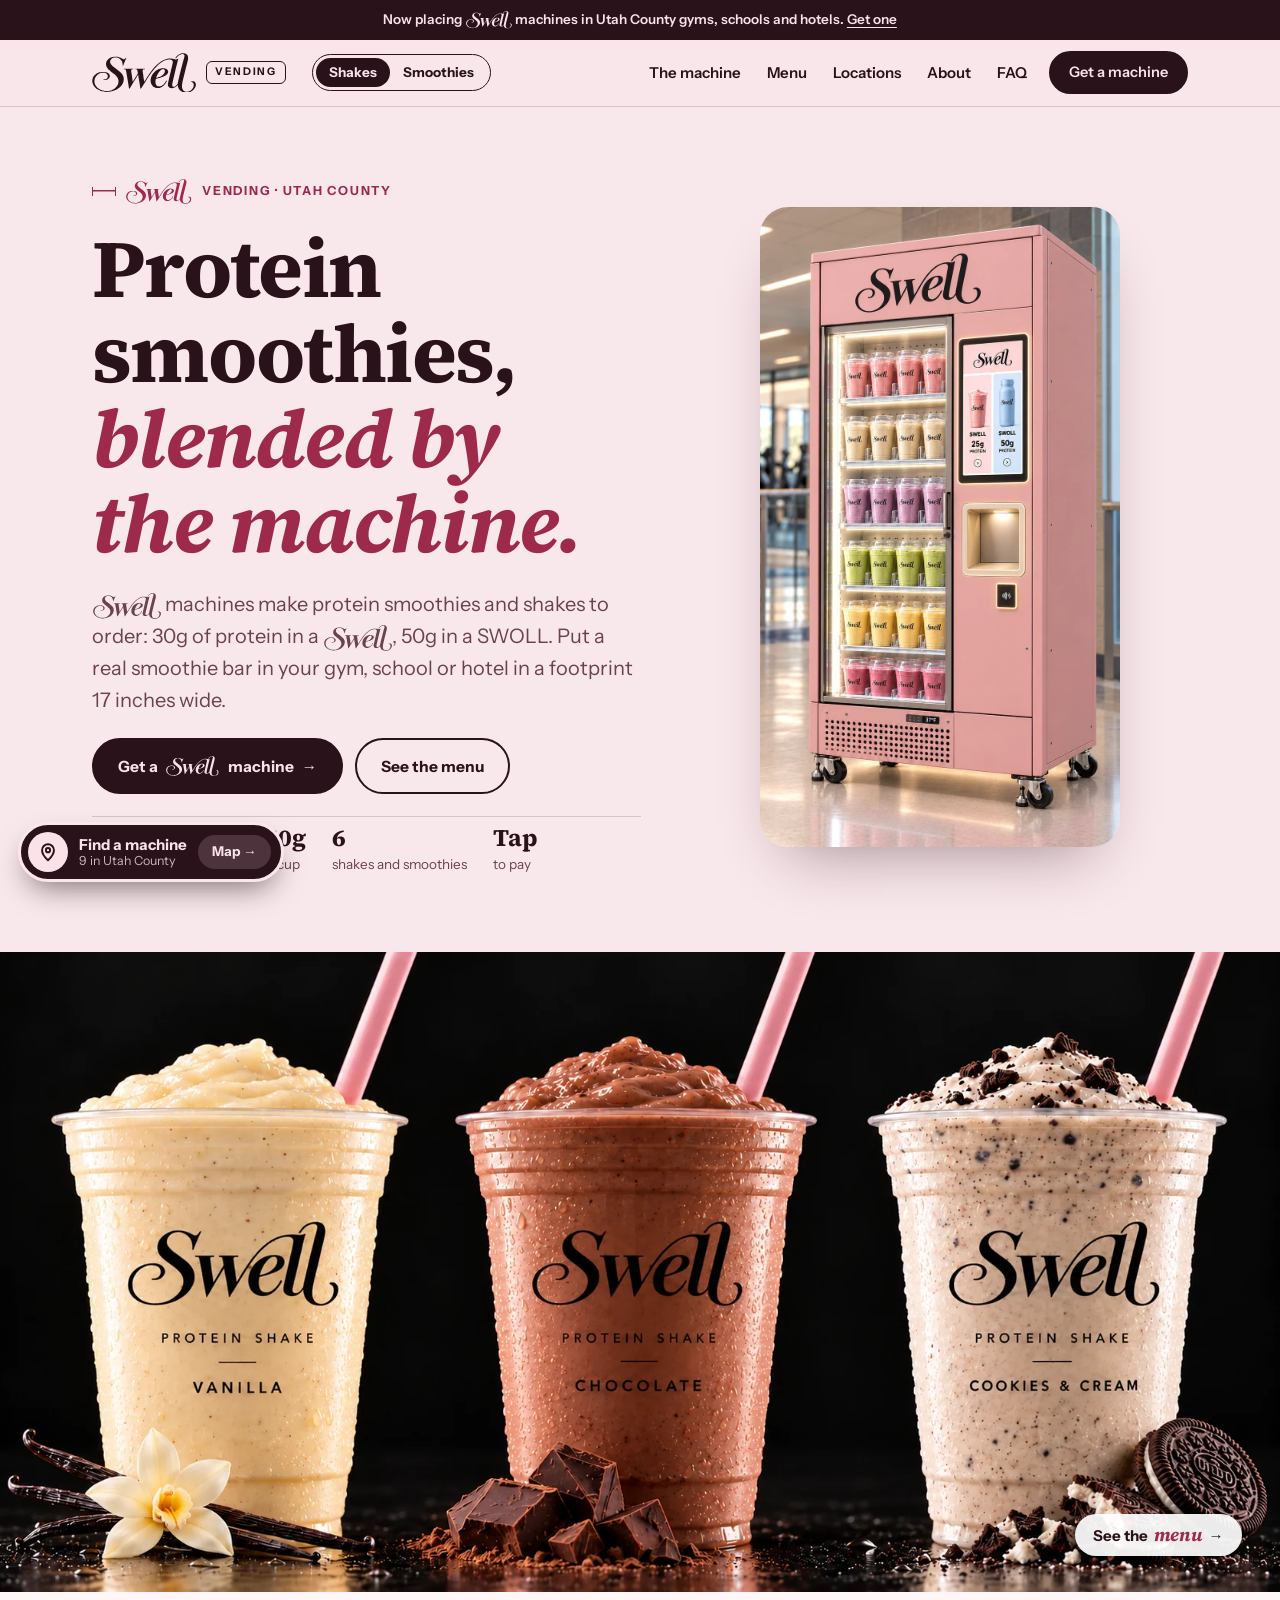
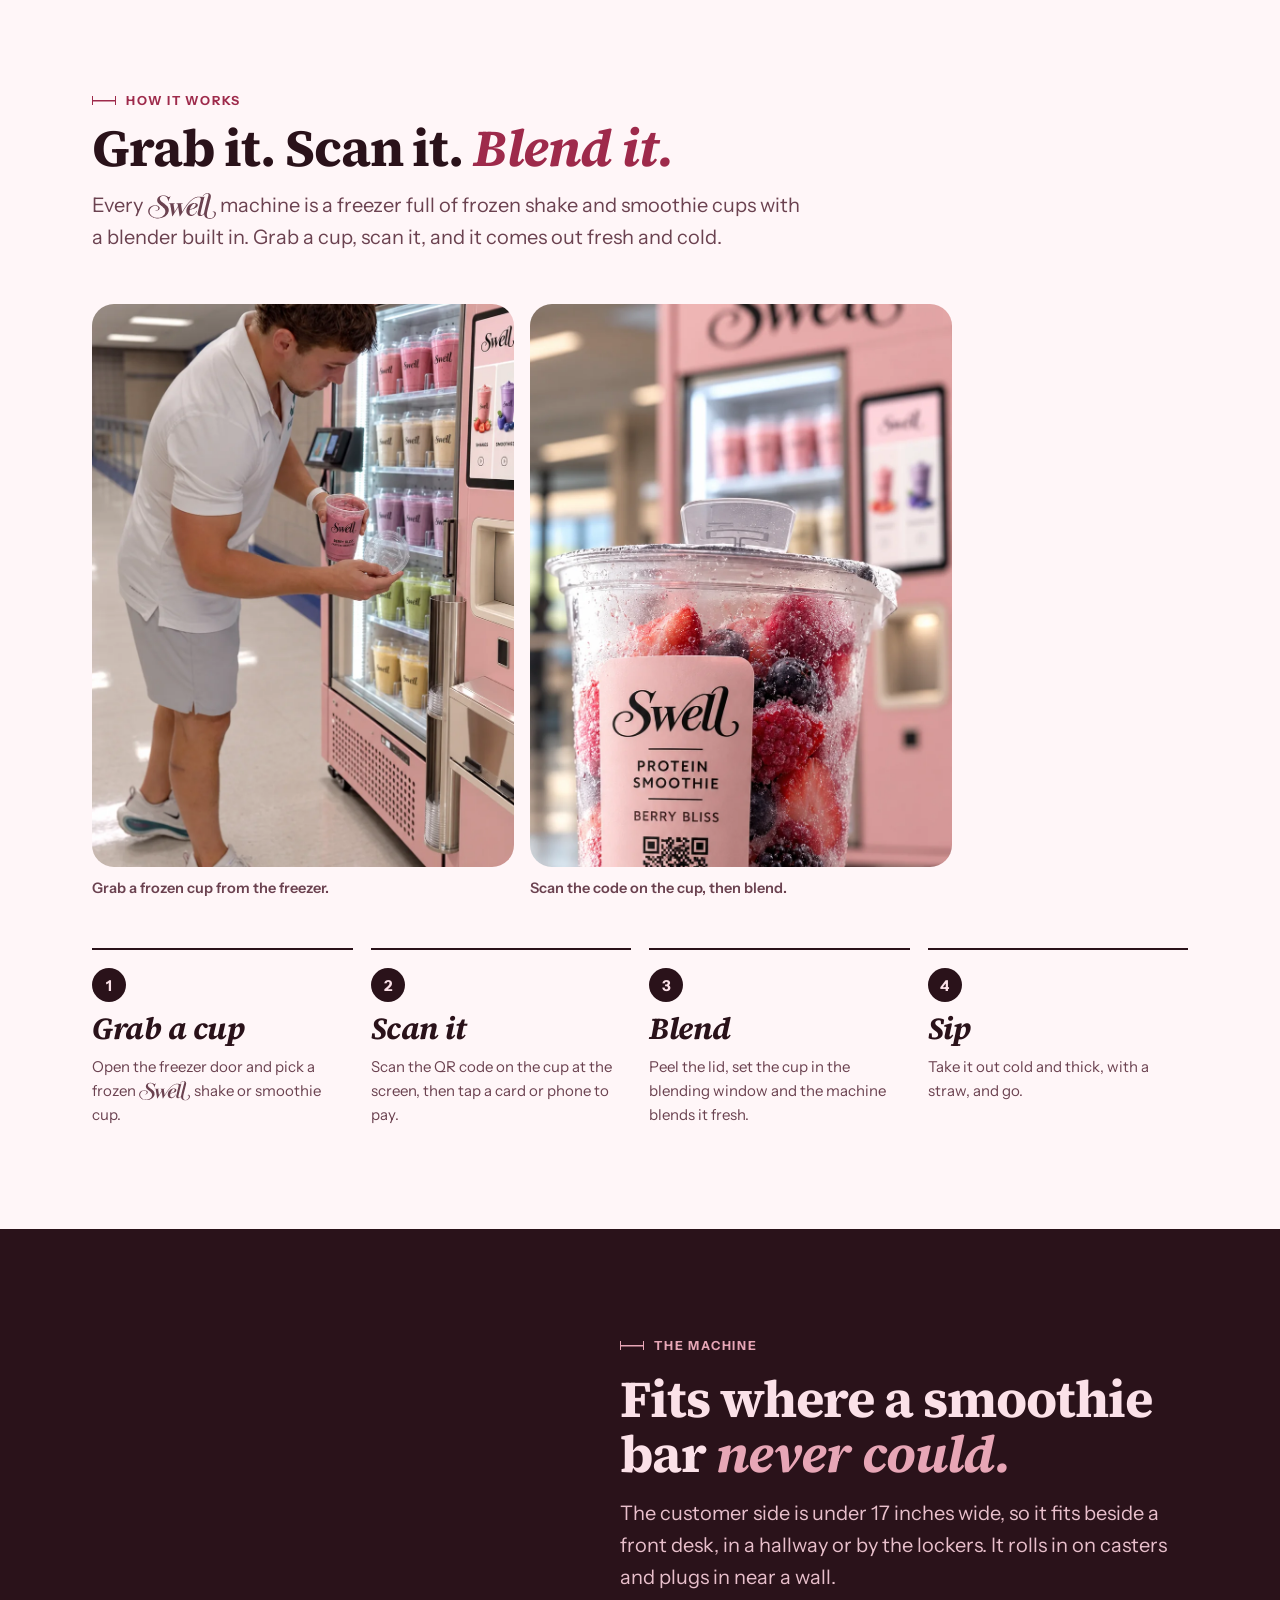
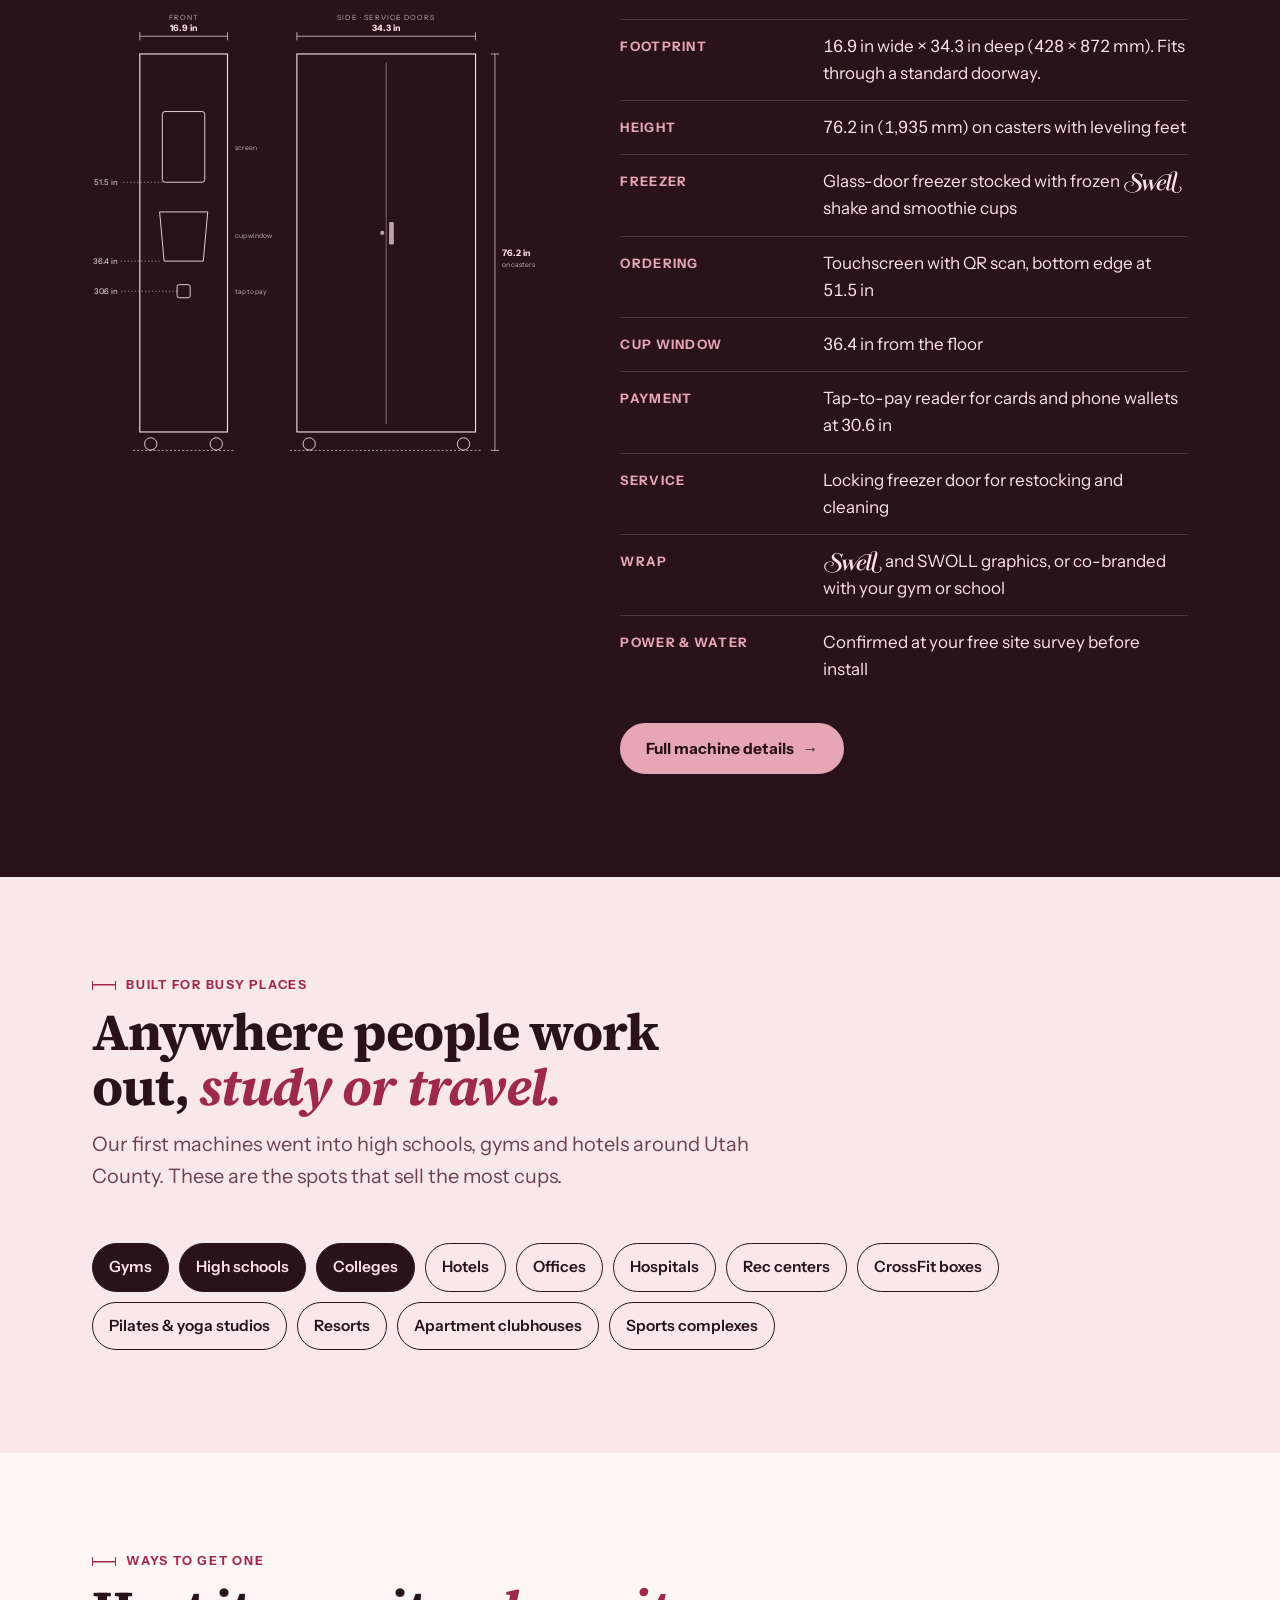
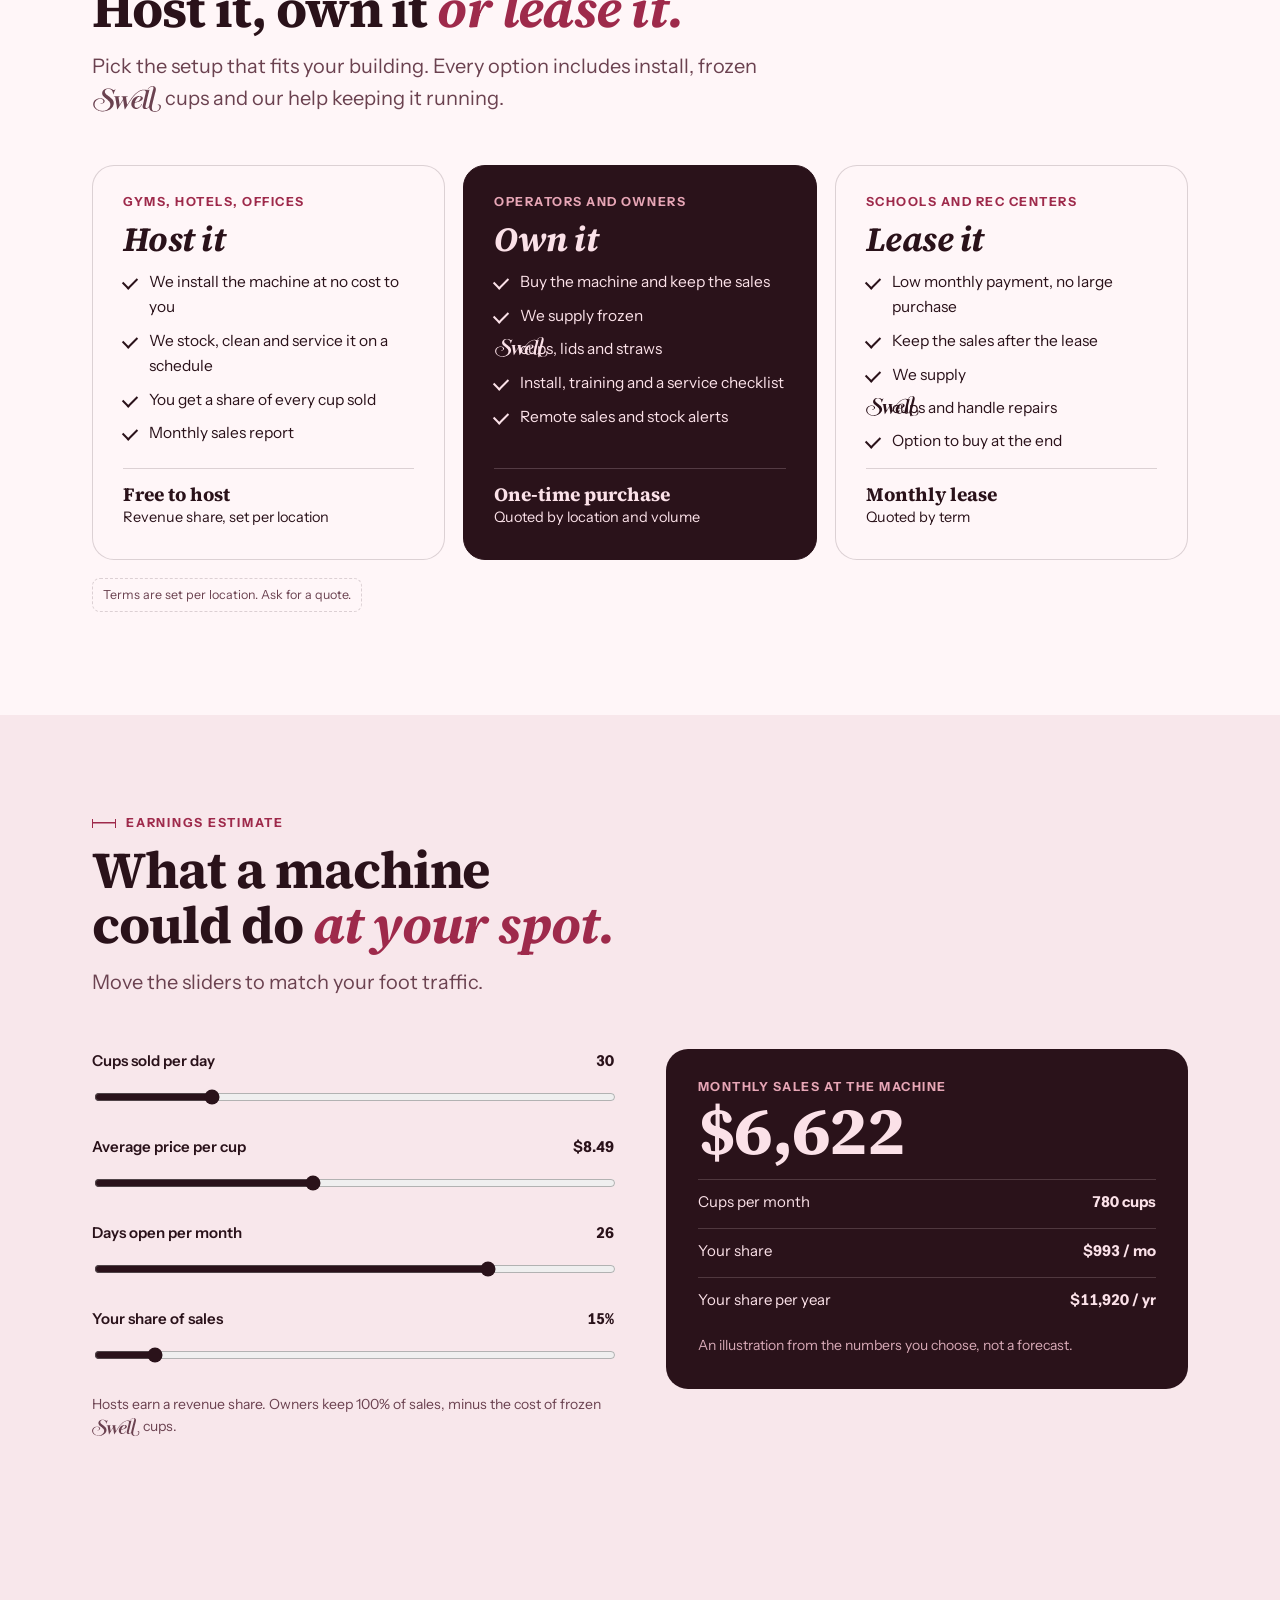
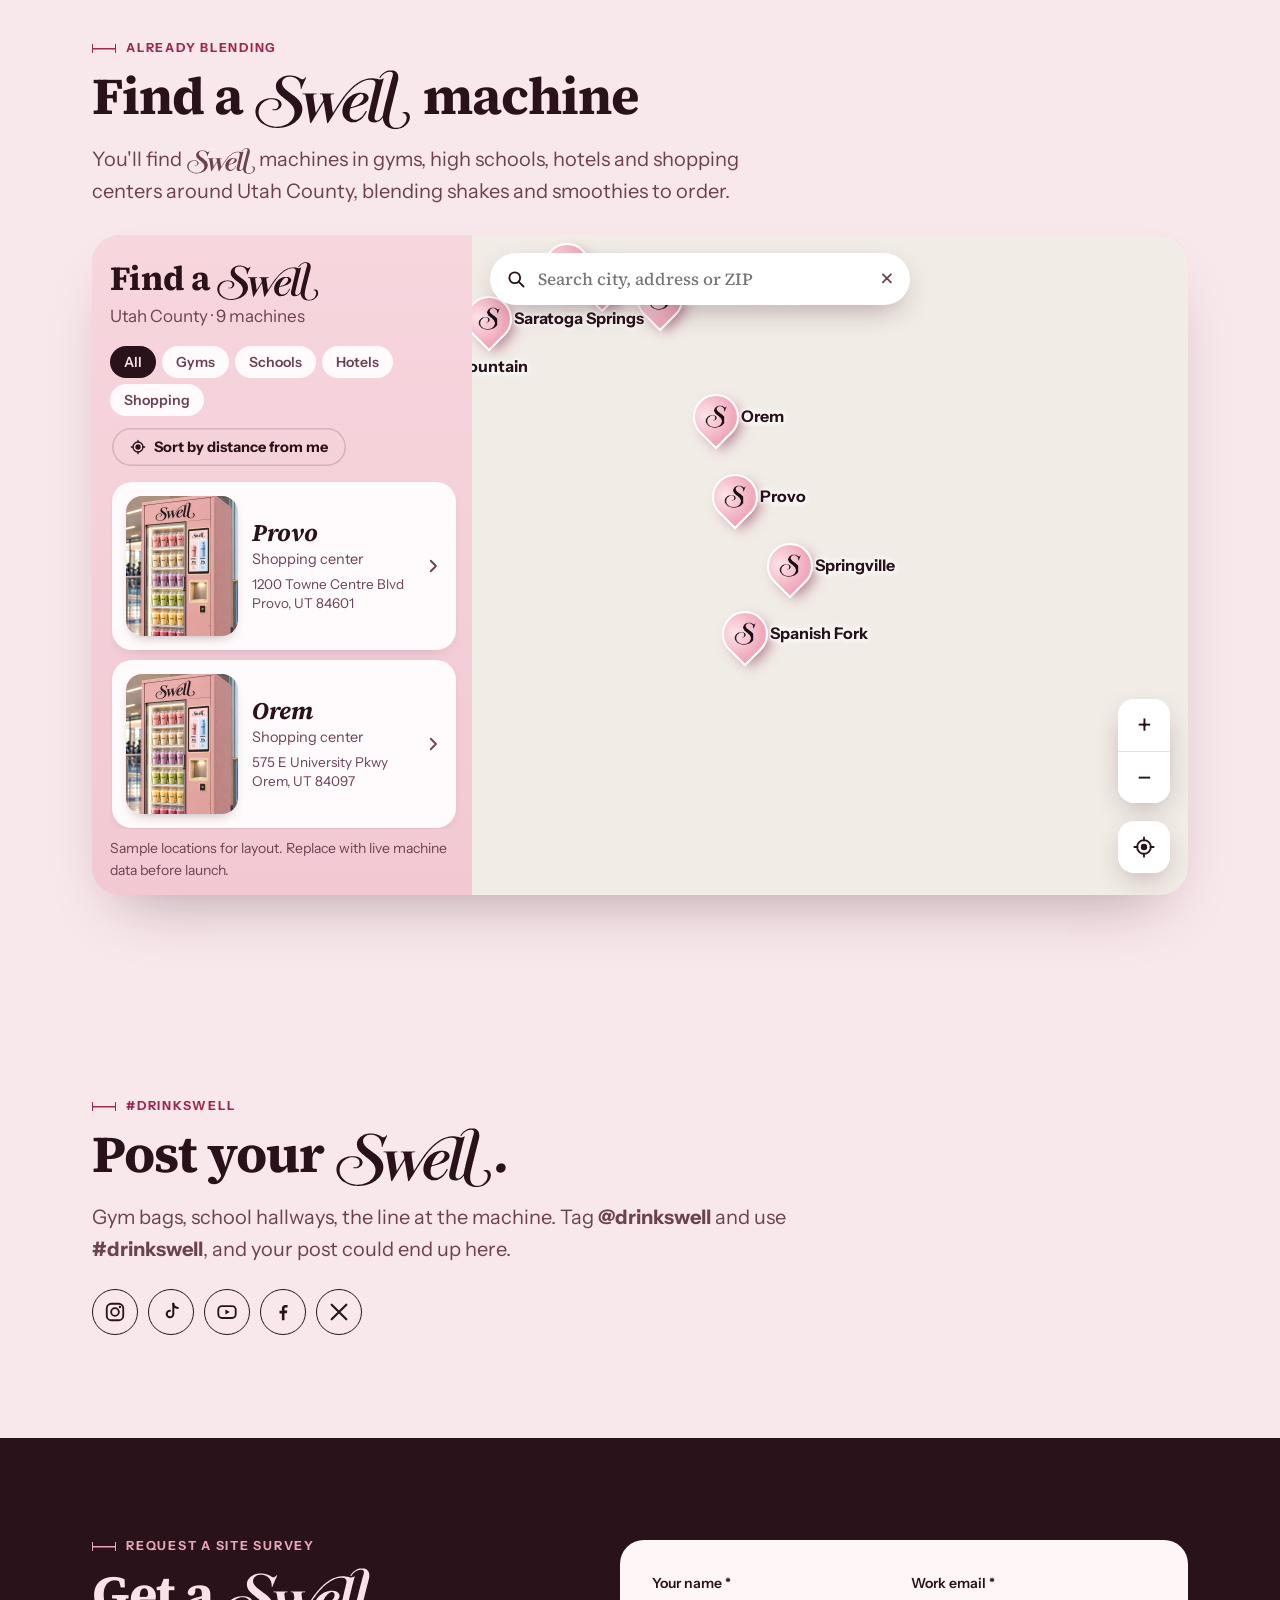
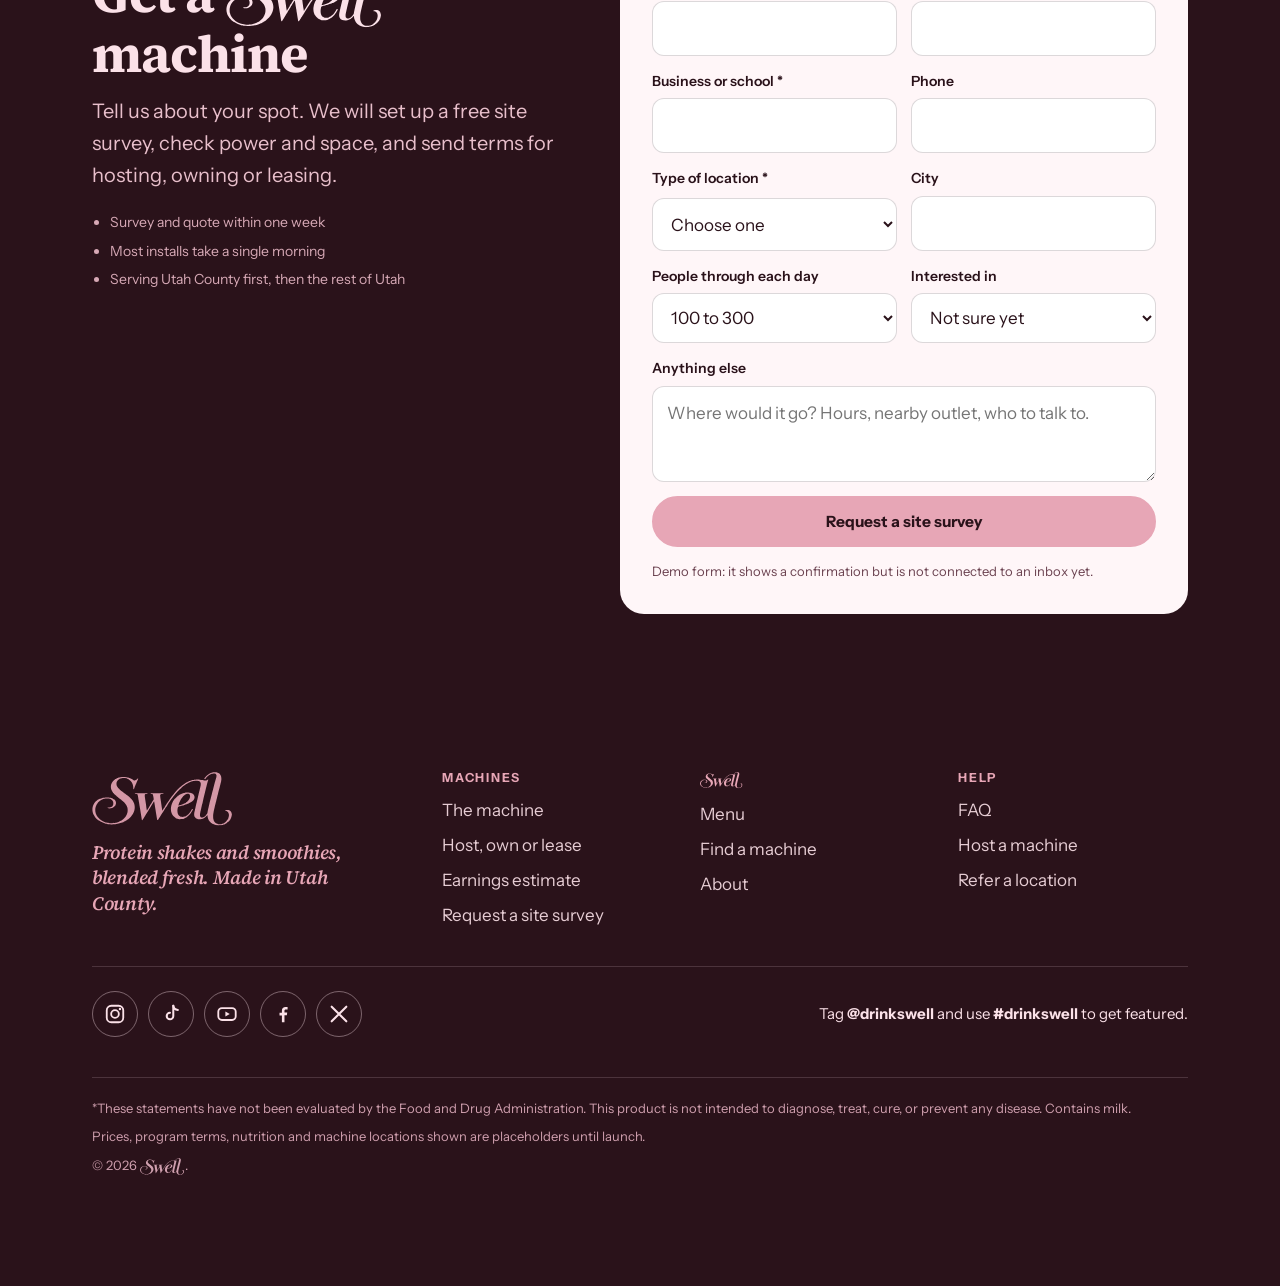
==== commit 1fe4e177: "Add files via upload" ====
--- a/index.html
+++ b/index.html
@@ -172,7 +172,7 @@
     <div class="range"><label for="est-price">Average price per cup <output id="est-price-o" for="est-price">$8.50</output></label><input id="est-price" type="range" min="5.99" max="11.99" step="0.25" value="8.49"></div>
     <div class="range"><label for="est-days">Days open per month <output id="est-days-o" for="est-days">26</output></label><input id="est-days" type="range" min="10" max="31" step="1" value="26"></div>
     <div class="range"><label for="est-share">Your share of sales <output id="est-share-o" for="est-share">15%</output></label><input id="est-share" type="range" min="5" max="100" step="5" value="15"></div>
-    <p class="small">Hosts earn a revenue share. Owners keep 100% of sales, minus <svg class="wm" viewBox="0 0 2496 954" role="img" aria-label="Swell"><use href="#swell-logo"/></svg> cubes and cups.</p>
+    <p class="small">Hosts earn a revenue share. Owners keep 100% of sales, minus the cost of frozen <svg class="wm" viewBox="0 0 2496 954" role="img" aria-label="Swell"><use href="#swell-logo"/></svg> cups.</p>
   </form>
   <div class="est-out" aria-live="polite">
     <p class="k">Monthly sales at the machine</p>
--- a/css/site.css
+++ b/css/site.css
@@ -52,7 +52,7 @@
 h1 { font-size: clamp(42px, 6.4vw, 82px); }
 h2 { font-size: clamp(32px, 4.2vw, 52px); }
 h3 { font-size: clamp(21px, 2vw, 25px); letter-spacing: -.01em; }
-h1 em, h2 em { font-style: italic; font-weight: 600; color: var(--rose); }
+h1 em, h2 em { font-style: italic; font-weight: 700; color: var(--rose); }
 .band-ink h2 em { color: var(--blush); }
 p { margin: 0; }
 .lead { font-size: clamp(17px, 1.6vw, 20px); color: var(--muted); max-width: 36em; }
@@ -500,15 +500,13 @@
   .how-photos figure { scroll-snap-align: start; }
 }
 
-/* ---- Swell lettering: swash Bodoni-style italic, like the Swell and New York logos ---- */
-@font-face { font-family: "Playfair Display"; src: url(../fonts/playfair-italic.woff2) format("woff2"); font-weight: 400 900; font-style: italic; font-display: swap; }
-:root { --script: "Playfair Display", "Bodoni 72", "Didot", Georgia, serif; }
+/* ---- Swell accent lettering: Source Serif 4 Italic, as on the main Swell site ("works out.") ---- */
+:root { --script: "Source Serif 4", Georgia, "Times New Roman", serif; }
 h1 em, h2 em, .sw, .script,
 .steps h3, .prog h3, .boosts b, .faq-group h3, .cups-label h3, .menu-lines .cups b, .thanks h3 span, .foot-brand p, .fhead h2 .sw, .mloc b, .pc h3, .photo-cta .sw, .timeline b {
-  font-family: var(--script); font-style: italic; font-weight: 800; letter-spacing: -.01em;
-  font-feature-settings: "swsh" 1, "salt" 1, "liga" 1, "dlig" 1;
-}
-h1 em, h2 em, .sw { font-size: 1.04em; line-height: 1; }
+  font-family: var(--script); font-style: italic; font-weight: 700; letter-spacing: -.015em;
+}
+h1 em, h2 em, .sw { font-size: 1em; line-height: inherit; }
 .sw { color: inherit; }
 h1 .sw, h2 .sw { color: var(--ink); }
 .band-ink h2 .sw { color: var(--on-ink); }
@@ -531,3 +529,10 @@
   .menu-lines .cups b { font-size: 18px; }
   .mloc b { font-size: 21px; }
 }
+
+/* ---- The real Swell logo wherever the word Swell appears ---- */
+.wm { display: inline-block; height: 1.3em; width: auto; aspect-ratio: 2496 / 954; vertical-align: -.36em; fill: currentColor; margin: 0 .03em; overflow: visible; font-style: normal; }
+h1 .wm, h2 .wm { height: 1.18em; vertical-align: -.3em; margin: 0 .05em; }
+.eyebrow .wm { height: 2em; vertical-align: -.62em; }
+.sw .wm { height: 1.14em; }
+.foot-brand .wm, .site-foot .wm { color: inherit; }
